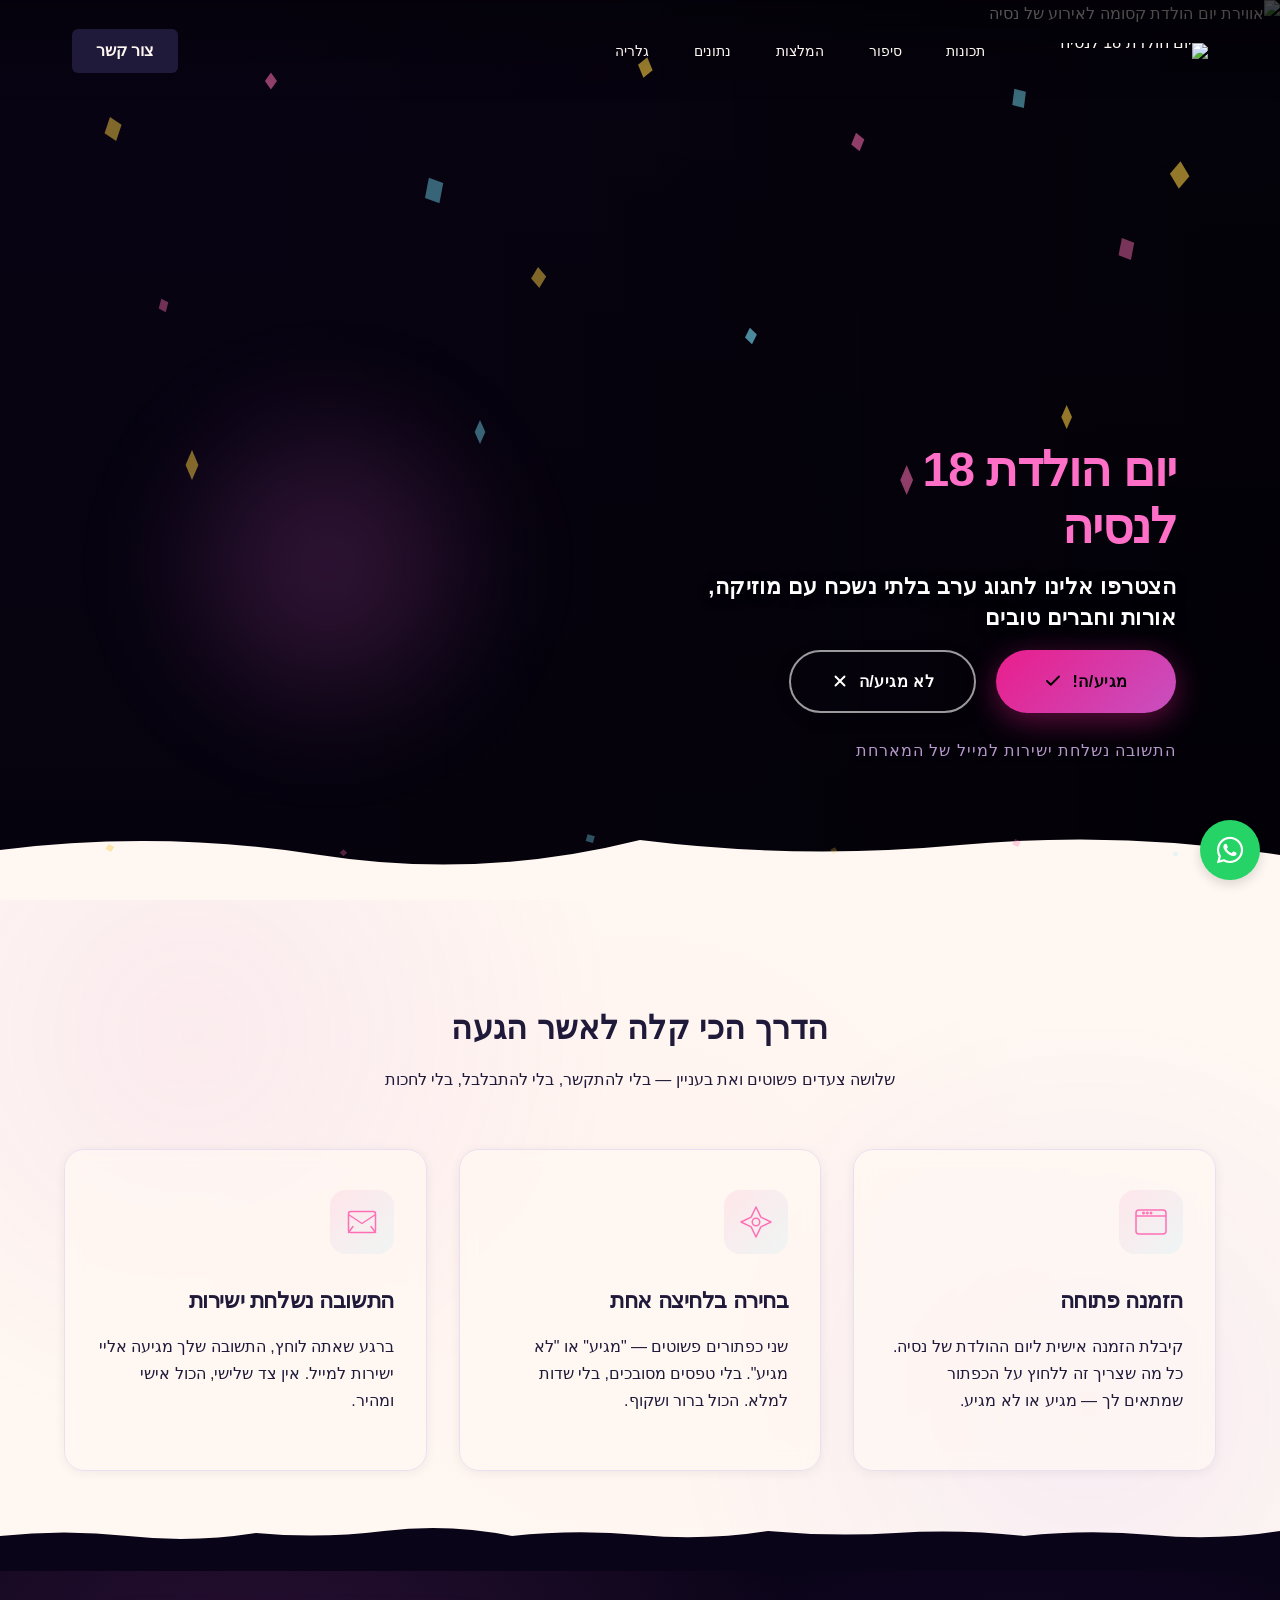
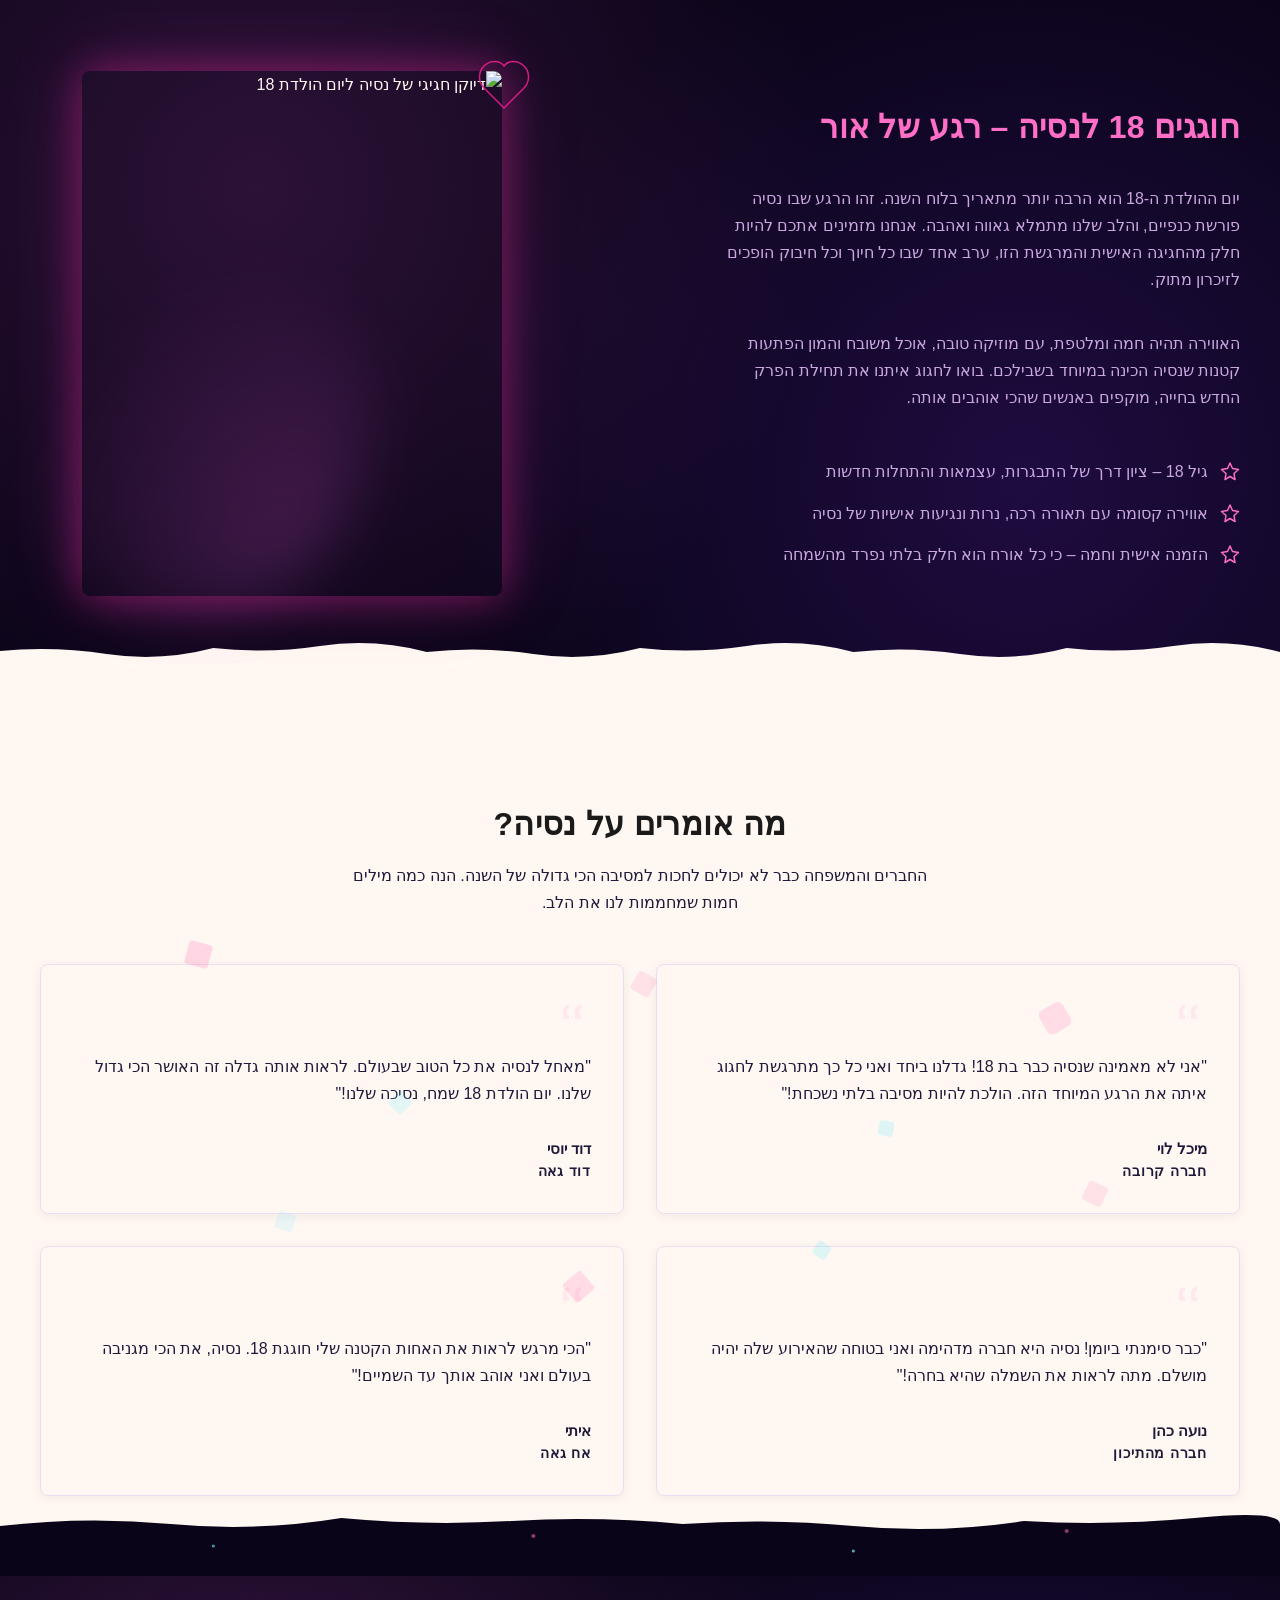
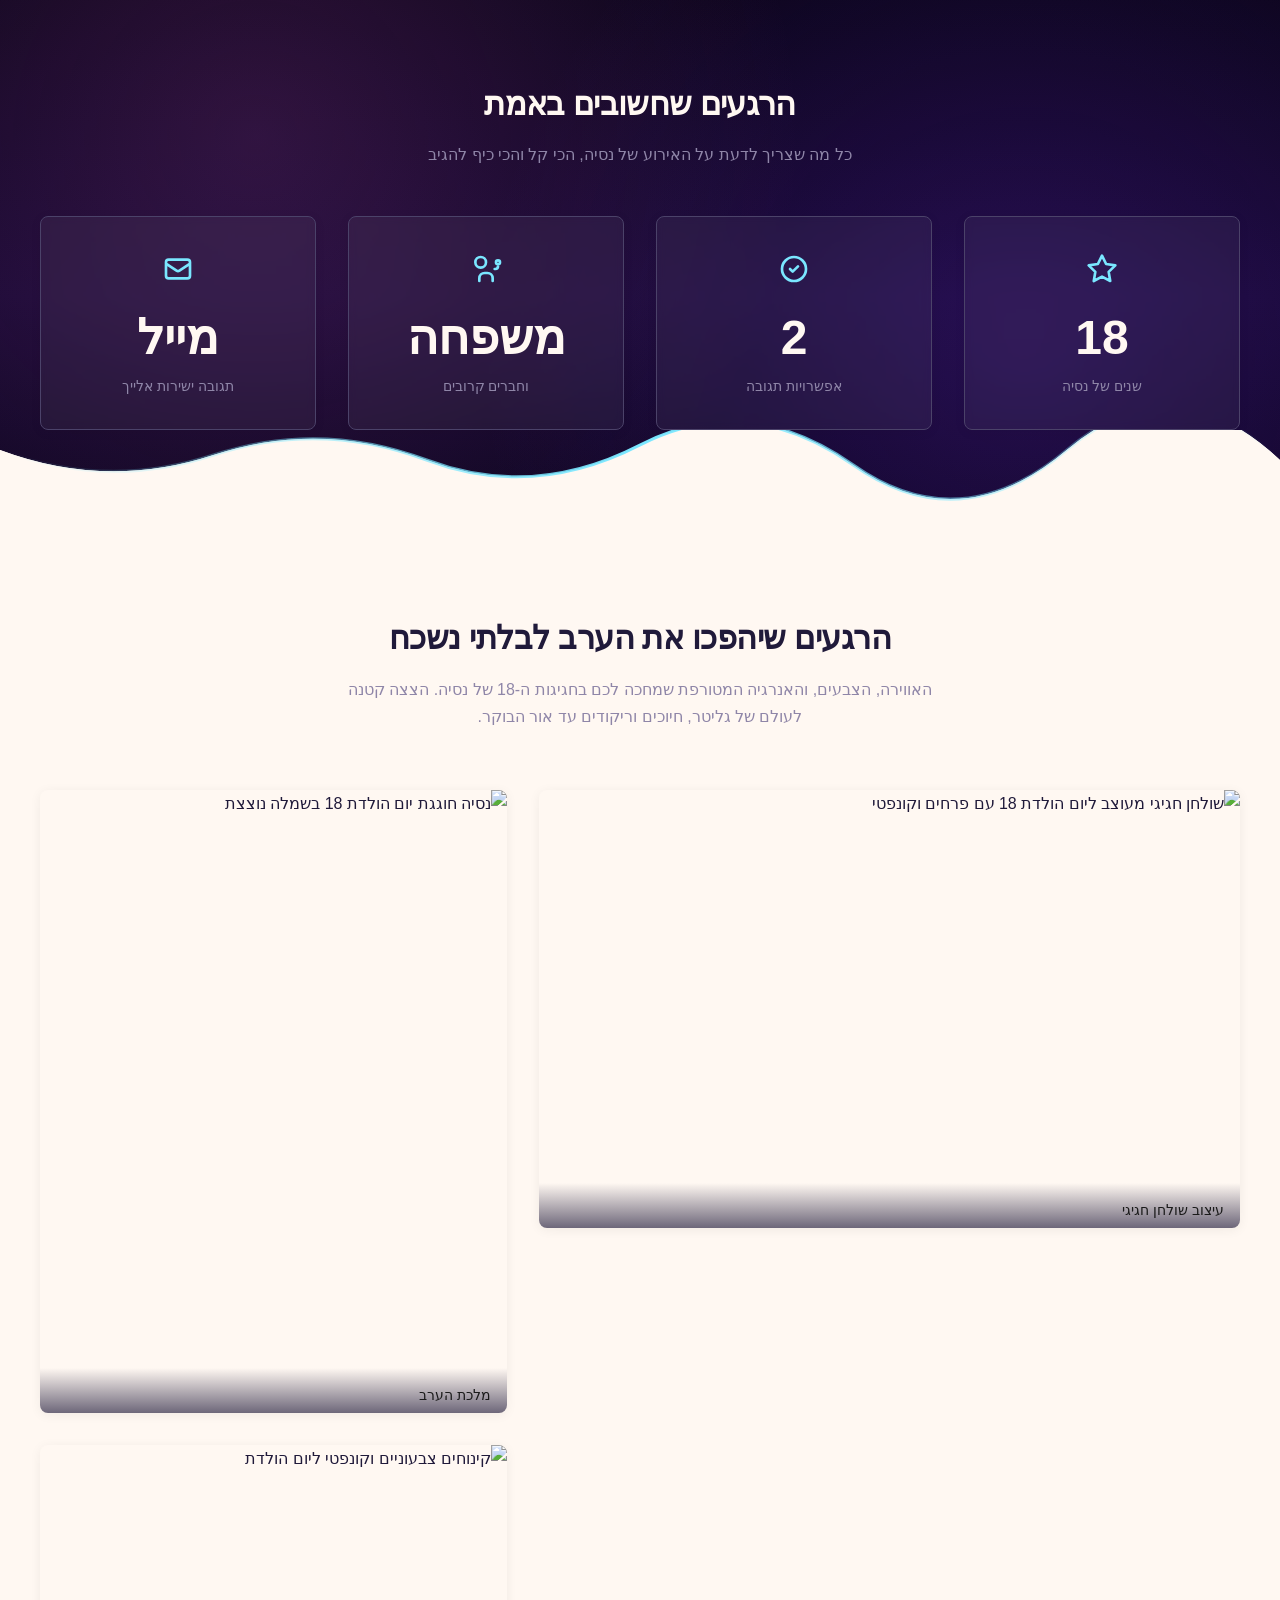
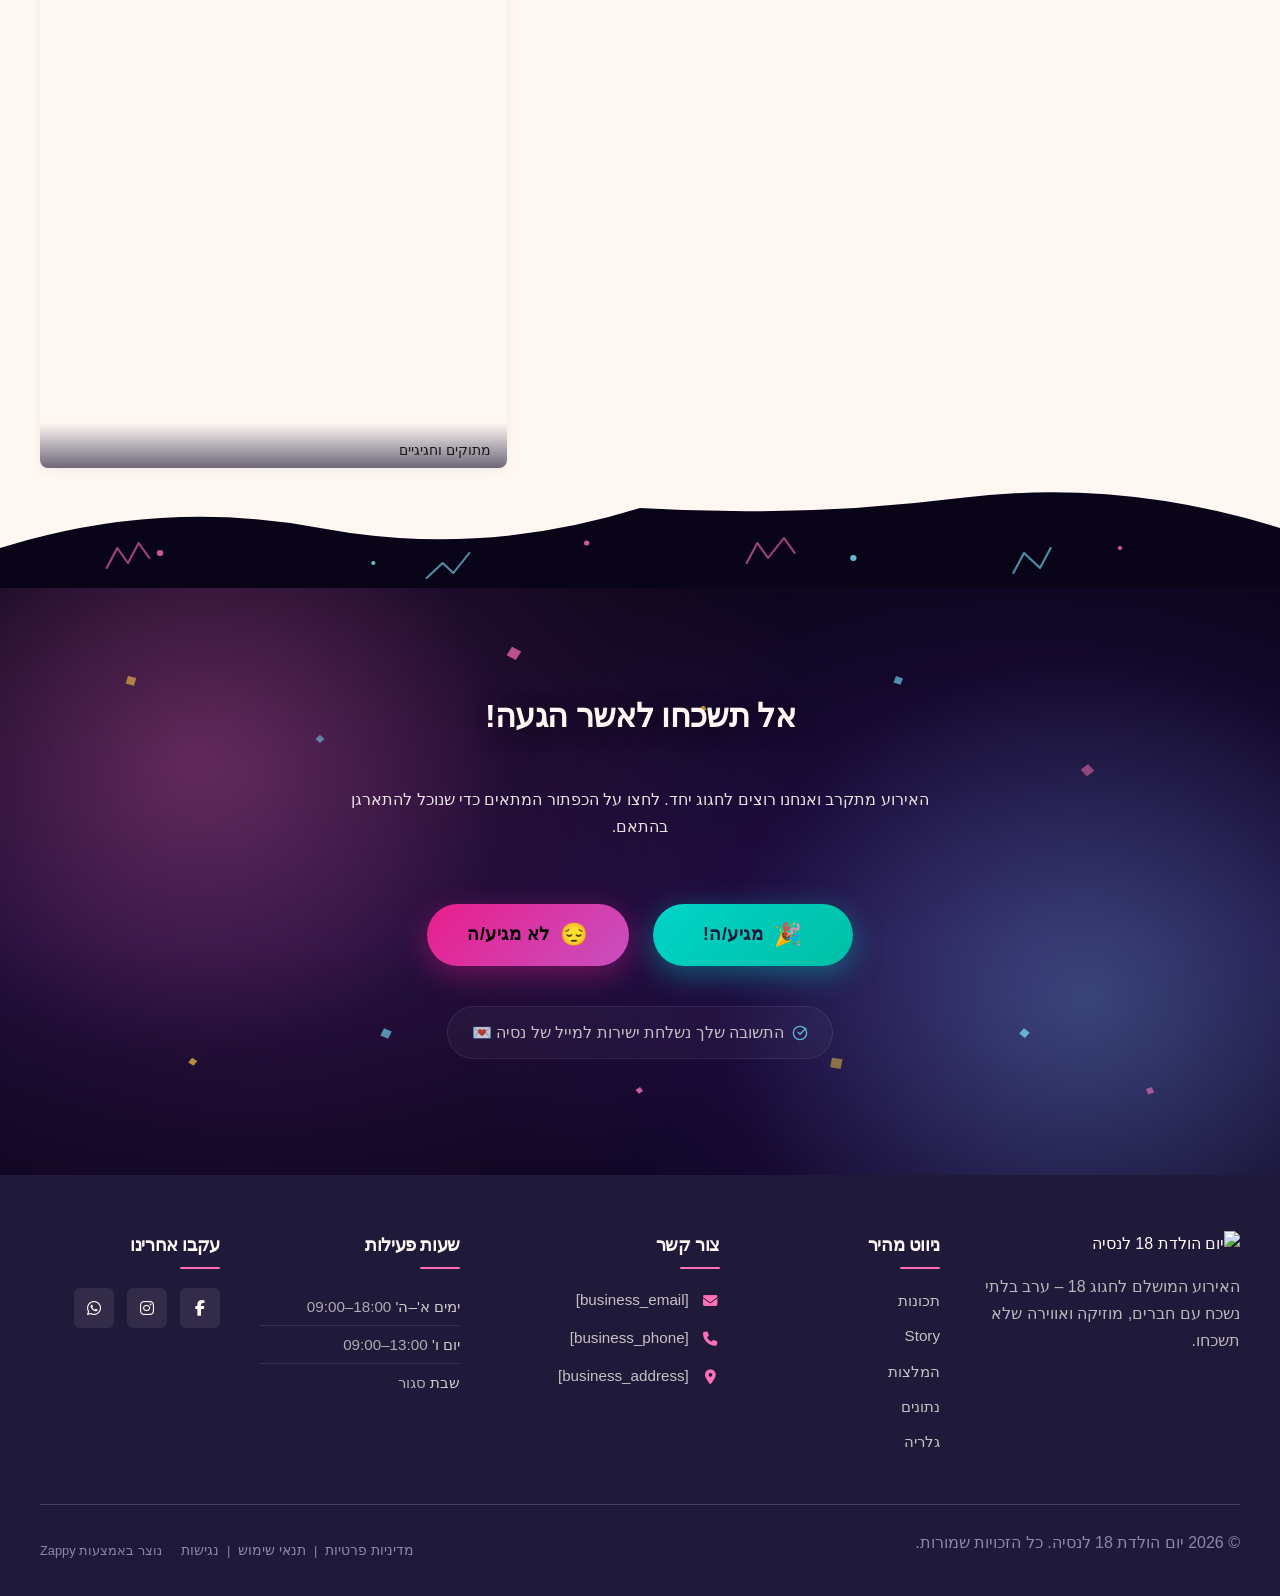
==== index.html @ 92224e45 "Initial website commit" ====
<!DOCTYPE html>
<html lang="he" dir="rtl">
<head>
    <meta charset="UTF-8">
    <meta name="viewport" content="width=device-width, initial-scale=1.0">
    <meta name="robots" content="index, follow">
    <title>אשרו הגעה עכשיו למסיבה הכי שווה — יום הולדת 18 לנסיה</title>
    <meta name="description" content="הזמנה דיגיטלית ליום הולדת 18 של נסיה מחכה לכם! לחצו &#39;מגיע/ה&#39; או &#39;לא מגיע/ה&#39; והתשובה נשלחת אוטומטית למייל המארחת. אל תפספסו חגיגה בלתי נשכחת עם מוזיקה, חברים ואווירה מטורפת.">
    <meta name="keywords" content="הזמנות דיגיטליות לאירועים, הזמנה לאירוע השקה, אישור הגעה אונליין, יום הולדת 18, הזמנה אישית למסיבה">
    
    <!-- Favicons -->
    <link rel="icon" type="image/x-icon" href="/assets/favicon.ico">
    <link rel="icon" type="image/png" sizes="16x16" href="/assets/favicon-16x16.png">
    <link rel="icon" type="image/png" sizes="32x32" href="/assets/favicon-32x32.png">
    <link rel="icon" type="image/png" sizes="48x48" href="/assets/favicon-48x48.png">
    <link rel="icon" type="image/png" sizes="192x192" href="/assets/favicon-192x192.png">
    <link rel="icon" type="image/png" sizes="512x512" href="/assets/favicon-512x512.png">
    <link rel="apple-touch-icon" href="/assets/apple-touch-icon.png">
    <!-- Zappy Analytics -->
<script>
(function() {
  'use strict';
  
  // Configuration
  var config = {
    websiteId: '876591ec-0dec-452e-82c2-8e366ee0db60',
    apiUrl: 'https://api.zappy5.com/api/analytics/track',
    sessionDuration: 30 * 60 * 1000, // 30 minutes
    visitorDuration: 30 * 24 * 60 * 60 * 1000, // 30 days
    trackPageViews: true,
    trackClicks: true,
    trackFormSubmissions: true
  };
  
  // Generate or retrieve persistent visitor ID (30 days)
  function getVisitorId() {
    var visitorKey = 'zappy_visitor_' + config.websiteId;
    var visitor = null;
    
    try {
      visitor = localStorage.getItem(visitorKey);
      if (visitor) {
        var visitorData = JSON.parse(visitor);
        var now = Date.now();
        
        // Check if visitor ID is still valid (30 days)
        if (now - visitorData.created < config.visitorDuration) {
          // Update last seen timestamp
          visitorData.lastSeen = now;
          localStorage.setItem(visitorKey, JSON.stringify(visitorData));
          return visitorData.id;
        }
      }
    } catch (e) {
      console.warn('Zappy Analytics: LocalStorage not available');
    }
    
    // Generate new visitor ID
    var newVisitorId = 'zv_' + Date.now() + '_' + Math.random().toString(36).substr(2, 9);
    
    try {
      localStorage.setItem(visitorKey, JSON.stringify({
        id: newVisitorId,
        created: Date.now(),
        lastSeen: Date.now()
      }));
    } catch (e) {
      // Continue without local storage
    }
    
    return newVisitorId;
  }
  
  // Generate or retrieve session ID (30 minutes)
  function getSessionId() {
    var sessionKey = 'zappy_session_' + config.websiteId;
    var session = null;
    
    try {
      session = sessionStorage.getItem(sessionKey);
      if (session) {
        var sessionData = JSON.parse(session);
        var now = Date.now();
        
        // Check if session is still valid
        if (now - sessionData.timestamp < config.sessionDuration) {
          // Update timestamp
          sessionData.timestamp = now;
          sessionStorage.setItem(sessionKey, JSON.stringify(sessionData));
          return sessionData.id;
        }
      }
    } catch (e) {
      console.warn('Zappy Analytics: SessionStorage not available');
    }
    
    // Generate new session ID
    var newSessionId = 'zs_' + Date.now() + '_' + Math.random().toString(36).substr(2, 9);
    
    try {
      sessionStorage.setItem(sessionKey, JSON.stringify({
        id: newSessionId,
        timestamp: Date.now()
      }));
    } catch (e) {
      // Continue without session storage
    }
    
    return newSessionId;
  }
  
  var visitorId = getVisitorId();
  var sessionId = getSessionId();
  
  // Track an event
  function trackEvent(eventType, data) {
    data = data || {};
    
    var eventData = {
      website_id: config.websiteId,
      event_type: eventType,
      page_path: window.location.pathname,
      referrer: document.referrer || 'direct',
      visitor_id: visitorId,
      session_id: sessionId,
      metadata: data
    };
    
    // Use sendBeacon if available (better for page unload events)
    if (navigator.sendBeacon) {
      var blob = new Blob([JSON.stringify(eventData)], { type: 'application/json' });
      navigator.sendBeacon(config.apiUrl, blob);
    } else {
      // Fallback to fetch
      fetch(config.apiUrl, {
        method: 'POST',
        headers: {
          'Content-Type': 'application/json'
        },
        body: JSON.stringify(eventData),
        keepalive: true
      }).catch(function(error) {
        console.warn('Zappy Analytics: Failed to track event', error);
      });
    }
  }
  
  // Track page view
  if (config.trackPageViews) {
    trackEvent('pageview', {
      title: document.title,
      url: window.location.href
    });
  }
  
  // Track clicks on important elements
  if (config.trackClicks) {
    document.addEventListener('click', function(e) {
      var target = e.target;
      
      // Track button clicks (counted as actions)
      if (target.tagName === 'BUTTON' || target.closest('button')) {
        var button = target.tagName === 'BUTTON' ? target : target.closest('button');
        var clickMeta = {
          element: 'button',
          text: button.textContent.trim().substring(0, 100),
          id: button.id || null,
          class: button.className || null
        };
        
        trackEvent('click', clickMeta);
      }
      
      // Track link clicks (navigation - not counted as actions)
      else if (target.tagName === 'A' || target.closest('a')) {
        var link = target.tagName === 'A' ? target : target.closest('a');
        var navMeta = {
          element: 'link',
          text: link.textContent.trim().substring(0, 100),
          href: link.href,
          external: link.hostname !== window.location.hostname
        };
        
        trackEvent('navigation', navMeta);
      }
    }, true);
  }
  
  
  // Track form submissions
  if (config.trackFormSubmissions) {
    document.addEventListener('submit', function(e) {
      var form = e.target;
      
      trackEvent('form_submit', {
        form_id: form.id || null,
        form_name: form.name || null,
        form_action: form.action || null,
        form_method: form.method || 'GET'
      });
    }, true);
  }
  
  // Track time on page (send on page unload)
  var pageLoadTime = Date.now();
  
  window.addEventListener('beforeunload', function() {
    var timeOnPage = Math.floor((Date.now() - pageLoadTime) / 1000); // in seconds
    
    trackEvent('page_unload', {
      time_on_page: timeOnPage,
      page_path: window.location.pathname
    });
  });
  
  // Expose tracking function globally for custom events
  window.zappyAnalytics = {
    track: trackEvent,
    getVisitorId: function() { return visitorId; },
    getSessionId: function() { return sessionId; }
  };
  
})();
</script>
<!-- End Zappy Analytics -->
    <meta property="og:title" content="אשרו הגעה עכשיו למסיבה הכי שווה — יום הולדת 18 לנסיה">
    <meta property="og:description" content="הזמנה דיגיטלית ליום הולדת 18 של נסיה מחכה לכם! לחצו &#39;מגיע/ה&#39; או &#39;לא מגיע/ה&#39; והתשובה נשלחת אוטומטית למייל המארחת. אל תפספסו חגיגה בלתי נשכחת עם מוזיקה, חברים ואווירה מטורפת.">
    <meta name="twitter:card" content="summary_large_image">
    <meta name="twitter:title" content="אשרו הגעה עכשיו למסיבה הכי שווה — יום הולדת 18 לנסיה">
    <meta name="twitter:description" content="הזמנה דיגיטלית ליום הולדת 18 של נסיה מחכה לכם! לחצו &#39;מגיע/ה&#39; או &#39;לא מגיע/ה&#39; והתשובה נשלחת אוטומטית למייל המארחת. אל תפספסו חגיגה בלתי נשכחת עם מוזיקה, חברים ואווירה מטורפת.">
    <meta property="og:type" content="website">
  <meta property="og:locale" content="he_IL">
  
  
  
  
  
  <link rel="stylesheet" href="https://cdnjs.cloudflare.com/ajax/libs/font-awesome/6.4.0/css/all.min.css">
  <style>
    .skip-link { position: absolute; top: 0; left: 0; transform: translateY(-200%); padding: 12px 18px; background: var(--bg-dark, #1a1a1a); color: var(--text-light, #fff); font-weight: 600; border-radius: 0 0 8px 0; z-index: 10000; }
    .skip-link:focus { transform: none; outline: 2px solid var(--ring, #fff); outline-offset: 2px; }
    :focus-visible { outline: 2px solid var(--ring, currentColor); outline-offset: 3px; }
  </style>


  
    <!-- Favicons -->
    <link rel="icon" type="image/x-icon" href="/assets/favicon.ico">
    <link rel="icon" type="image/png" sizes="16x16" href="/assets/favicon-16x16.png">
    <link rel="icon" type="image/png" sizes="32x32" href="/assets/favicon-32x32.png">
    <link rel="icon" type="image/png" sizes="48x48" href="/assets/favicon-48x48.png">
    <link rel="icon" type="image/png" sizes="192x192" href="/assets/favicon-192x192.png">
    <link rel="icon" type="image/png" sizes="512x512" href="/assets/favicon-512x512.png">
    <link rel="apple-touch-icon" href="/assets/apple-touch-icon.png">
    <!-- Cookie Consent -->
    <link rel="stylesheet" href="https://cdn.jsdelivr.net/npm/vanilla-cookieconsent@3/dist/cookieconsent.css">
    <script src="https://cdn.jsdelivr.net/npm/vanilla-cookieconsent@3/dist/cookieconsent.umd.js"></script>
    <!-- Mickidum Accessibility Toolbar -->
    <script src="https://cdn.jsdelivr.net/gh/mickidum/acc_toolbar/acctoolbar/acctoolbar.min.js"></script>
    <link rel="stylesheet" href="/styles.css">
    <script>window.ZAPPY_WEBSITE_ID = "876591ec-0dec-452e-82c2-8e366ee0db60"; window.ZAPPY_API_BASE = "https://api.zappy5.com";</script>

    <style id="zappy-dropdown-submenu-styles">
      /* ========== DESKTOP DROPDOWN SUBMENU STYLES ========== */
      /* Base styles for dropdown submenus - parent must be positioned */
      .nav-menu li:has(.sub-menu), nav li:has(.sub-menu), .navbar li:has(.sub-menu), #navMenu li:has(.sub-menu) { position: relative; }
      /* Submenu base - hidden by default */
      .nav-menu .sub-menu, nav .sub-menu, .navbar .sub-menu, #navMenu .sub-menu { display: block !important; position: absolute !important; top: 100%; left: 0; min-width: 220px; background: white; border-radius: 8px; box-shadow: 0 8px 25px rgba(0,0,0,0.15); padding: 8px 0; opacity: 0; visibility: hidden; transform: translateY(10px); transition: all 0.3s ease; z-index: 1000; list-style: none; pointer-events: none; }
      /* CRITICAL: Desktop hover styles to show dropdown */
      .nav-menu li:hover > .sub-menu, nav li:hover > .sub-menu, .navbar li:hover > .sub-menu, #navMenu li:hover > .sub-menu { opacity: 1 !important; visibility: visible !important; transform: translateY(0) !important; pointer-events: auto !important; }
      /* Submenu item styling */
      .sub-menu li { list-style: none; margin: 0; padding: 0; }
      .sub-menu a { display: block !important; padding: 10px 16px !important; color: var(--text-dark, #333) !important; font-weight: 500; text-decoration: none; white-space: nowrap; transition: background-color 0.2s; }
      .sub-menu .zappy-nav-child > a { padding-left: 28px !important; font-size: 0.9em !important; opacity: 0.85 !important; }
      [dir="rtl"] .sub-menu .zappy-nav-child > a, html[lang="he"] .sub-menu .zappy-nav-child > a, html[lang="ar"] .sub-menu .zappy-nav-child > a { padding-left: 10px !important; padding-right: 28px !important; }
      .sub-menu .zappy-nav-parent > a { font-weight: 600 !important; }
      .sub-menu a:hover { background-color: #f5f5f5; }
      /* RTL (Hebrew/Arabic) dropdown positioning */
      [dir="rtl"] .nav-menu .sub-menu, [dir="rtl"] nav .sub-menu, [dir="rtl"] .navbar .sub-menu, html[lang="he"] .nav-menu .sub-menu, html[lang="he"] nav .sub-menu, html[lang="he"] .navbar .sub-menu, html[lang="ar"] .nav-menu .sub-menu, html[lang="ar"] nav .sub-menu, html[lang="ar"] .navbar .sub-menu { left: auto !important; right: 0 !important; }
      /* Hide empty dropdown menus (exclude catalog sub-menus that use <a> children instead of <li>) */
      .sub-menu:empty, .sub-menu:not(:has(li:not(.zappy-hidden-menu-item))):not(:has(> a)), .sub-menu:not(:has(li)):not(:has(> a)) { display: none !important; opacity: 0 !important; visibility: hidden !important; pointer-events: none !important; }
      /* Desktop: show submenu on Menu Group hover */
      li:has(.menu-group-title):hover > .sub-menu { opacity: 1 !important; visibility: visible !important; transform: translateY(0) !important; pointer-events: auto !important; }
      /* Menu Group title styling */
      .nav-menu > li > .menu-group-title, #navMenu > li > .menu-group-title { display: inline-block; padding: 0.5rem 1rem; cursor: default; user-select: none; }
      
      /* ========== MOBILE SUBMENU STYLES ========== */
      @media (max-width: 768px) {
        .nav-menu .sub-menu, nav .sub-menu, .navbar .sub-menu, #navMenu .sub-menu { position: static !important; transform: none !important; box-shadow: none !important; background: transparent !important; max-height: 0; overflow: hidden; opacity: 0; visibility: hidden; transition: max-height 0.3s ease, opacity 0.3s ease; padding: 0 !important; border-radius: 0 !important; }
        .navbar .sub-menu.mobile-expanded, .nav-menu .sub-menu.mobile-expanded, #navMenu .sub-menu.mobile-expanded { max-height: none !important; overflow-y: visible !important; opacity: 1 !important; visibility: visible !important; padding: 8px 0 8px 16px !important; }
        [dir="rtl"] .sub-menu.mobile-expanded, html[lang="he"] .sub-menu.mobile-expanded { padding: 8px 16px 8px 0 !important; }
        /* Disable hover behavior on mobile */
        .nav-menu li:hover > .sub-menu, nav li:hover > .sub-menu, .navbar li:hover > .sub-menu, #navMenu li:hover > .sub-menu { opacity: 0; visibility: hidden; pointer-events: none; }
        .nav-menu li > .sub-menu.mobile-expanded, nav li > .sub-menu.mobile-expanded, .navbar li > .sub-menu.mobile-expanded, #navMenu li > .sub-menu.mobile-expanded { opacity: 1 !important; visibility: visible !important; pointer-events: auto !important; }
        .nav-menu li:has(.sub-menu), nav li:has(.sub-menu), .navbar li:has(.sub-menu), #navMenu li:has(.sub-menu) { display: flex !important; flex-wrap: wrap !important; align-items: center !important; position: relative !important; min-height: 44px !important; }
        .nav-menu li:has(.sub-menu) > a, nav li:has(.sub-menu) > a, .navbar li:has(.sub-menu) > a, #navMenu li:has(.sub-menu) > a { flex: 1 !important; min-width: 0 !important; }
        .nav-menu li:has(.sub-menu) > .menu-group-title, nav li:has(.sub-menu) > .menu-group-title, .navbar li:has(.sub-menu) > .menu-group-title, #navMenu li:has(.sub-menu) > .menu-group-title { flex: 1 !important; min-width: 0 !important; padding: 0 !important; line-height: inherit !important; }
        .nav-menu li:has(.sub-menu) > .sub-menu, nav li:has(.sub-menu) > .sub-menu, .navbar li:has(.sub-menu) > .sub-menu, #navMenu li:has(.sub-menu) > .sub-menu { flex-basis: 100% !important; width: 100% !important; }
        .nav-menu li:has(.sub-menu) > a [class*="chevron"], .nav-menu li:has(.sub-menu) > a [class*="arrow"], .nav-menu li:has(.sub-menu) > a .fa-chevron-down, .nav-menu li:has(.sub-menu) > a .fa-angle-down, nav li:has(.sub-menu) > a [class*="chevron"], nav li:has(.sub-menu) > a [class*="arrow"], #navMenu li:has(.sub-menu) > a [class*="chevron"], #navMenu li:has(.sub-menu) > a [class*="arrow"] { display: none !important; visibility: hidden !important; }
        .mobile-submenu-toggle { display: flex !important; align-items: center !important; justify-content: center !important; width: 44px !important; height: auto !important; background: transparent !important; border: none !important; cursor: pointer !important; color: var(--text-light) !important; position: static !important; flex-shrink: 0 !important; align-self: stretch !important; z-index: 2 !important; padding: 0 !important; margin: 0 !important; }
        .mobile-submenu-toggle::after { content: '' !important; width: 0 !important; height: 0 !important; border-left: 6px solid transparent !important; border-right: 6px solid transparent !important; border-top: 7px solid currentColor !important; transition: transform 0.3s ease !important; }
        .mobile-submenu-toggle.expanded::after { transform: rotate(180deg) !important; }
        .sub-menu a { padding: 10px 0 !important; display: block !important; color: var(--text-light) !important; white-space: normal !important; }
        .sub-menu .zappy-nav-child > a { padding-left: 28px !important; font-size: 0.9em !important; opacity: 0.85 !important; }
        [dir="rtl"] .sub-menu .zappy-nav-child > a, html[lang="he"] .sub-menu .zappy-nav-child > a, html[lang="ar"] .sub-menu .zappy-nav-child > a { padding-left: 0 !important; padding-right: 28px !important; }
        .sub-menu .zappy-nav-parent > a { font-weight: 600 !important; }
        .nav-menu.active, #navMenu.active { max-width: 100vw !important; overflow-x: hidden !important; box-sizing: border-box !important; }
        .navbar .sub-menu li a, nav.navbar .sub-menu li a, .zappy-products-dropdown .sub-menu a { color: var(--text-light) !important; }
      }
      @media (min-width: 769px) { .mobile-submenu-toggle { display: none !important; } }
    </style>

    <style id="zappy-widget-visibility">
      html[dir="rtl"] .whatsapp-float { right: 20px !important; left: auto !important; }
      html[dir="ltr"] .whatsapp-float, html:not([dir]) .whatsapp-float { left: 20px !important; right: auto !important; }
      html[dir="rtl"] #mic-access-tool-general-button, html[dir="rtl"] .mic-access-tool-general-button,
      html[dir="rtl"] #mic-init-access-tool .mic-access-tool-general-button,
      html[dir="rtl"] #mic-init-access-tool #mic-access-tool-general-button,
      html[dir="rtl"] ._access-icon { left: 20px !important; right: auto !important; }
      html[dir="ltr"] #mic-access-tool-general-button, html[dir="ltr"] .mic-access-tool-general-button,
      html[dir="ltr"] #mic-init-access-tool .mic-access-tool-general-button,
      html[dir="ltr"] #mic-init-access-tool #mic-access-tool-general-button,
      html[dir="ltr"] ._access-icon,
      html:not([dir]) #mic-access-tool-general-button, html:not([dir]) .mic-access-tool-general-button,
      html:not([dir]) #mic-init-access-tool .mic-access-tool-general-button,
      html:not([dir]) #mic-init-access-tool #mic-access-tool-general-button,
      html:not([dir]) ._access-icon { right: 20px !important; left: auto !important; }
      @media (max-width: 768px) { .whatsapp-float { display: flex !important; } }
      @media (min-width: 769px) { .whatsapp-float { display: flex !important; } }
      @media (max-width: 768px) {
        #mic-access-tool-general-button, .mic-access-tool-general-button,
        #mic-init-access-tool .mic-access-tool-general-button, #mic-init-access-tool #mic-access-tool-general-button,
        ._access-icon { display: flex !important; visibility: visible !important; opacity: 1 !important; pointer-events: auto !important; }
        #mic-access-tool-box.opened-mic-access-tool, .mic-access-tool-box.opened-mic-access-tool,
        #mic-init-access-tool #mic-access-tool-box.opened-mic-access-tool {
          visibility: visible !important; opacity: 1 !important; pointer-events: auto !important;
        }
      }
      @media (min-width: 769px) {
        #mic-access-tool-general-button, .mic-access-tool-general-button,
        #mic-init-access-tool .mic-access-tool-general-button, #mic-init-access-tool #mic-access-tool-general-button,
        ._access-icon { display: flex !important; visibility: visible !important; opacity: 1 !important; pointer-events: auto !important; }
        #mic-access-tool-box.opened-mic-access-tool, .mic-access-tool-box.opened-mic-access-tool,
        #mic-init-access-tool #mic-access-tool-box.opened-mic-access-tool {
          visibility: visible !important; opacity: 1 !important; pointer-events: auto !important;
        }
      }
    </style>
</head>
<body>
<a class="skip-link" href="#main">דלג לתוכן הראשי</a>
  <nav class="navbar" dir="rtl">
  <button class="mobile-toggle" id="mobileToggle" aria-label="Menu">
    <svg class="hamburger-icon" width="24" height="24" viewBox="0 0 24 24" fill="none">
      <path d="M3 12h18M3 6h18M3 18h18" stroke="currentColor" stroke-width="2" stroke-linecap="round"></path>
    </svg>
    <svg class="close-icon" width="24" height="24" viewBox="0 0 24 24" fill="none" style="display: none;">
      <path d="M18 6L6 18M6 6l12 12" stroke="currentColor" stroke-width="2" stroke-linecap="round"></path>
    </svg>
  </button>
  <button class="phone-header-btn" data-phone="[business_phone]" aria-label="Call">
    <svg width="20" height="20" viewBox="0 0 24 24" fill="currentColor">
      <path d="M22 16.92v3a2 2 0 0 1-2.18 2 19.79 19.79 0 0 1-8.63-3.07 19.5 19.5 0 0 1-6-6 19.79 19.79 0 0 1-3.07-8.67A2 2 0 0 1 4.11 2h3a2 2 0 0 1 2 1.72 12.84 12.84 0 0 0 .7 2.81 2 2 0 0 1-.45 2.11L8.09 9.91a16 16 0 0 0 6 6l1.27-1.27a2 2 0 0 1 2.11-.45 12.84 12.84 0 0 0 2.81.7A2 2 0 0 1 22 16.92z"></path>
    </svg>
  </button>
  <div class="nav-container">
    <div class="nav-right-group"><div class="nav-brand">
      <a href="/" class="logo-link"><img class="logo" src="/assets/site---------image-1.webp" alt="יום הולדת 18 לנסיה"></a>
    </div><ul class="nav-menu" id="navMenu"><li><a href="#features">תכונות</a></li><li><a href="#story">סיפור</a></li><li><a href="#testimonials">המלצות</a></li><li><a href="#stats">נתונים</a></li><li><a href="#gallery">גלריה</a></li><li class="mobile-contact-link nav-cta-mobile-item"><a href="#cta" class="nav-cta-btn">צור קשר</a></li></ul></div>
    
    <div class="nav-cta-container">
      <a href="#cta" class="nav-cta-btn">צור קשר</a>
    </div>
  </div>
</nav>
<script>

// Navbar Mobile Menu Toggle and Contrast Fix
(function() {
  // Use 'load' event instead of 'DOMContentLoaded' to ensure we run AFTER all other scripts
  window.addEventListener('load', function() {
    
    // FIX MOBILE BUTTON CONTRAST
    // Detect navbar background color and apply contrasting color to mobile buttons
    const navbar = document.querySelector('.navbar, nav, header');
    if (!navbar) {
      console.log('[Navbar] Navbar element not found');
      return;
    }
    
    // DECLARE VARIABLES EARLY to avoid Temporal Dead Zone errors
    // These are used in multiple places below
    let mobileToggle = document.getElementById('mobileToggle') ||
                       document.querySelector('.mobile-toggle') ||
                       document.querySelector('.hamburger') ||
                       document.querySelector('.hamburger-menu') ||
                       document.querySelector('.menu-toggle') ||
                       document.querySelector('.burger-menu') ||
                       document.querySelector('[aria-label="Menu"]') ||
                       document.querySelector('[aria-label="תפריט"]');
    
    const phoneBtn = document.querySelector('.phone-header-btn');
    
    const computedStyle = window.getComputedStyle(navbar);
    let bgColor = computedStyle.backgroundColor;
    
    console.log('[Navbar] Initial navbar background:', bgColor);
    
    // Check if background is transparent or rgba with 0 alpha
    const isTransparent = bgColor === 'transparent' || 
                         bgColor === 'rgba(0, 0, 0, 0)' ||
                         (bgColor.startsWith('rgba') && bgColor.includes(', 0)'));
    
    if (isTransparent) {
      // Check for background-image or gradient
      const bgImage = computedStyle.backgroundImage;
      if (bgImage && bgImage !== 'none') {
        console.log('[Navbar] Navbar has background image/gradient, using dark text');
        bgColor = 'rgb(240, 240, 240)'; // Assume light background
      } else {
        // Transparent navbar - check body background
        const bodyBg = window.getComputedStyle(document.body).backgroundColor;
        console.log('[Navbar] Navbar transparent, using body background:', bodyBg);
        bgColor = bodyBg;
      }
    }
    
    // Calculate luminance to determine if background is light or dark
    const rgb = bgColor.match(/\d+/g);
    if (rgb && rgb.length >= 3) {
      const r = parseInt(rgb[0]);
      const g = parseInt(rgb[1]);
      const b = parseInt(rgb[2]);
      const luminance = (0.299 * r + 0.587 * g + 0.114 * b) / 255;
      
      // Mobile button colors are set by Claude's AI-generated CSS (same as .nav-menu a)
      // No dynamic color overrides needed - colors come from the generated navbar CSS
      console.log('[Navbar] Mobile button colors preserved from Claude CSS (luminance:', luminance.toFixed(2) + ')');
      
      // FIX ICON SIZES - Ensure SVGs are properly sized and visible
      // INJECT CRITICAL CSS TO OVERRIDE ANY CONFLICTING RULES
      const criticalCSS = document.createElement('style');
      criticalCSS.id = 'zappy-mobile-nav-fix';
      const htmlLang = document.documentElement.lang || 'en';
      const htmlDir = document.documentElement.dir || 'ltr';
      // Check both dir attribute AND lang for RTL detection
      // dir="rtl" is the most reliable indicator
      const isRTL = htmlDir === 'rtl' || htmlLang === 'he' || htmlLang === 'ar';
      
      criticalCSS.textContent = `
        /* Hide mobile buttons on desktop, show only on mobile */
        @media (min-width: 769px) {
          .mobile-toggle,
          .phone-header-btn {
            display: none !important;
          }
        }
        
        /* Show and position mobile buttons correctly on mobile */
        @media (max-width: 768px) {
          .navbar,
          nav.navbar {
            min-height: 70px !important;
          }

          .mobile-toggle,
          .phone-header-btn {
            position: absolute !important;
            top: 0 !important;
            bottom: 0 !important;
            margin-top: auto !important;
            margin-bottom: auto !important;
            transform: none !important;
            z-index: 1001 !important;
            display: flex !important;
            align-items: center !important;
            justify-content: center !important;
            width: 36px !important;
            height: 36px !important;
            border-radius: 50% !important;
            border: none !important;
            cursor: pointer !important;
            padding: 6px !important;
            background: none !important;
            color: var(--nav-text, var(--text-light)) !important;
            touch-action: manipulation !important;
            -webkit-tap-highlight-color: transparent !important;
          }

          html[data-zappy-site-type="ecommerce"] .phone-header-btn,
          body[data-zappy-site-type="ecommerce"] .phone-header-btn,
          html[data-zappy-site-type="ecommerce"] header .phone-header-btn,
          html[data-zappy-site-type="ecommerce"] nav .phone-header-btn {
            display: none !important;
            visibility: hidden !important;
            width: 0 !important;
            height: 0 !important;
            min-width: 0 !important;
            overflow: hidden !important;
          }
          
          /* LTR positioning (default): hamburger LEFT, phone RIGHT */
          html:not([dir="rtl"]):not([lang="he"]):not([lang="ar"]) .mobile-toggle,
          html[dir="ltr"] .mobile-toggle {
            left: 12px !important;
            right: auto !important;
          }
          html:not([dir="rtl"]):not([lang="he"]):not([lang="ar"]) .phone-header-btn,
          html[dir="ltr"] .phone-header-btn {
            right: 12px !important;
            left: auto !important;
          }
          
          /* RTL positioning: hamburger RIGHT, phone LEFT */
          html[dir="rtl"] .mobile-toggle,
          html[lang="he"] .mobile-toggle,
          html[lang="ar"] .mobile-toggle {
            right: 12px !important;
            left: auto !important;
          }
          html[dir="rtl"] .phone-header-btn,
          html[lang="he"] .phone-header-btn,
          html[lang="ar"] .phone-header-btn {
            left: 12px !important;
            right: auto !important;
          }
          
          /* CRITICAL: Ensure nav-container has min-height on mobile */
          /* All children are positioned absolutely/fixed on mobile, so height:auto collapses to 0 */
          .nav-container {
            min-height: 70px !important;
            position: relative !important;
          }
          
          /* Ensure SVG icons are properly sized and inherit color */
          .mobile-toggle svg,
          .phone-header-btn svg {
            width: 24px !important;
            height: 24px !important;
            /* Don't force display - let JavaScript control hamburger/close toggle */
          }
          
          /* Reset nav-cta-container on mobile - remove desktop box-shadow/padding */
          /* that creates a visible ghost box when CTA button is hidden */
          .nav-cta-container {
            box-shadow: none !important;
            padding: 0 !important;
          }
          
          /* Hide nav-cta-container entirely on mobile when there's no lang-switcher */
          /* (only the CTA button is inside, and it's hidden on mobile) */
          .nav-cta-container:not(:has(.lang-switcher)) {
            display: none !important;
          }
          
          /* CRITICAL: Prevent hero image fade gradient from bleeding over headline text */
          /* The .image-fade-gradient has bottom: -30px (extends below parent) */
          /* On mobile stacked layout, this overlaps the h1 text below the image */
          .hero-image-column {
            overflow: hidden !important;
          }
          .image-fade-gradient {
            bottom: 0 !important;
          }
          
          /* Hide desktop language switcher on mobile - hamburger menu handles it */
          /* High specificity to override stored CSS */
          .lang-switcher,
          .nav-cta-container .lang-switcher,
          .nav-container .lang-switcher,
          .navbar .lang-switcher,
          .navbar .nav-cta-container .lang-switcher {
            display: none !important;
          }
        }
      `;
      
      // Remove existing fix if present and inject new one
      const existing = document.getElementById('zappy-mobile-nav-fix');
      if (existing) existing.remove();
      document.head.appendChild(criticalCSS);
      
      console.log('[Navbar] Critical CSS injected for mobile nav positioning');
      
      // ONLY apply inline positioning styles on mobile viewport
      // On desktop, the CSS handles hiding these buttons with display: none
      // Inline styles were breaking desktop layout by overriding CSS
      const isMobileViewport = window.innerWidth <= 768;
      
      if (mobileToggle) {
        // Icon sizing applies to all viewports for consistency
        const hamburgerIcon = mobileToggle.querySelector('.hamburger-icon');
        const closeIcon = mobileToggle.querySelector('.close-icon');
        
        if (hamburgerIcon) {
          hamburgerIcon.style.setProperty('width', '24px', 'important');
          hamburgerIcon.style.setProperty('height', '24px', 'important');
          hamburgerIcon.style.setProperty('display', 'block', 'important'); // Show hamburger by default
        }
        if (closeIcon) {
          closeIcon.style.setProperty('width', '24px', 'important');
          closeIcon.style.setProperty('height', '24px', 'important');
          closeIcon.style.setProperty('display', 'none', 'important'); // Hide close icon by default
        }
        
        // ONLY set positioning inline styles on mobile
        if (isMobileViewport) {
          mobileToggle.style.setProperty('position', 'absolute', 'important');
          mobileToggle.style.setProperty('top', '0', 'important');
          mobileToggle.style.setProperty('bottom', '0', 'important');
          mobileToggle.style.setProperty('margin-top', 'auto', 'important');
          mobileToggle.style.setProperty('margin-bottom', 'auto', 'important');
          mobileToggle.style.setProperty('transform', 'none', 'important');
          mobileToggle.style.setProperty('z-index', '1001', 'important');
          
          // Clear any inline left/right so CSS can take over based on html[dir]
          mobileToggle.style.removeProperty('left');
          mobileToggle.style.removeProperty('right');
          
          console.log('[Navbar] Mobile toggle positioning applied (mobile viewport)');
        } else {
          // On desktop, clear any positioning styles to let CSS handle it
          mobileToggle.style.removeProperty('position');
          mobileToggle.style.removeProperty('top');
          mobileToggle.style.removeProperty('transform');
          mobileToggle.style.removeProperty('z-index');
          mobileToggle.style.removeProperty('left');
          mobileToggle.style.removeProperty('right');
          console.log('[Navbar] Desktop viewport - cleared mobile toggle inline positioning');
        }
      }
      
      if (phoneBtn) {
        // Icon sizing applies to all viewports
        const phoneIcon = phoneBtn.querySelector('svg');
        if (phoneIcon) {
          phoneIcon.style.width = '24px';
          phoneIcon.style.height = '24px';
          phoneIcon.setAttribute('width', '24');
          phoneIcon.setAttribute('height', '24');
        }
        
        // ONLY set positioning inline styles on mobile
        if (isMobileViewport) {
          phoneBtn.style.setProperty('position', 'absolute', 'important');
          phoneBtn.style.setProperty('top', '0', 'important');
          phoneBtn.style.setProperty('bottom', '0', 'important');
          phoneBtn.style.setProperty('margin-top', 'auto', 'important');
          phoneBtn.style.setProperty('margin-bottom', 'auto', 'important');
          phoneBtn.style.setProperty('transform', 'none', 'important');
          phoneBtn.style.setProperty('z-index', '1001', 'important');
          
          // Clear any inline left/right so CSS can take over based on html[dir]
          phoneBtn.style.removeProperty('left');
          phoneBtn.style.removeProperty('right');
          
          console.log('[Navbar] Phone button positioning applied (mobile viewport)');
        } else {
          // On desktop, clear any positioning styles to let CSS handle it
          phoneBtn.style.removeProperty('position');
          phoneBtn.style.removeProperty('top');
          phoneBtn.style.removeProperty('transform');
          phoneBtn.style.removeProperty('z-index');
          phoneBtn.style.removeProperty('left');
          phoneBtn.style.removeProperty('right');
          console.log('[Navbar] Desktop viewport - cleared phone button inline positioning');
        }
      }
    } else {
      console.log('[Navbar] Could not parse background color:', bgColor);
    }
    
    // MOBILE MENU TOGGLE
    // Re-query in case DOM changed (mobileToggle already declared at top of function)
    mobileToggle = document.getElementById('mobileToggle') ||
                   document.querySelector('.mobile-toggle') ||
                   document.querySelector('.hamburger') ||
                   document.querySelector('.hamburger-menu') ||
                   document.querySelector('.menu-toggle') ||
                   document.querySelector('.burger-menu') ||
                   document.querySelector('[aria-label="Menu"]') ||
                   document.querySelector('[aria-label="תפריט"]');
    
    // EXPANDED SEARCH: Find nav menu by ID or class
    const navMenu = document.getElementById('navMenu') ||
                  document.querySelector('.nav-menu') ||
                  document.querySelector('.nav-links') ||
                  document.querySelector('nav ul:not(.submenu)');
    
    if (!mobileToggle || !navMenu) {
      console.log('[Navbar] Mobile toggle or menu not found:', { toggle: !!mobileToggle, menu: !!navMenu });
      return;
    }
    
    // Ensure navMenu has ID for CSS targeting
    if (!navMenu.id) {
      navMenu.id = 'navMenu';
    }
    
    console.log('[Navbar] Initializing mobile menu...');
    
    // Remove any existing event listeners by cloning the button
    const newToggle = mobileToggle.cloneNode(true);
    mobileToggle.parentNode.replaceChild(newToggle, mobileToggle);
    
    // Toggle menu handler (shared by click and touchend)
    function handleToggle(e) {
      e.preventDefault();
      e.stopPropagation();
      
      const hamburgerIcon = newToggle.querySelector('.hamburger-icon');
      const closeIcon = newToggle.querySelector('.close-icon');
      const isActive = navMenu.classList.contains('active');
      
      if (isActive) {
        // Close menu
        navMenu.classList.remove('active');
        if (hamburgerIcon) hamburgerIcon.style.setProperty('display', 'block', 'important');
        if (closeIcon) closeIcon.style.setProperty('display', 'none', 'important');
        document.body.style.overflow = '';
        document.body.classList.remove('menu-open');
        console.log('[Navbar] Menu closed');
      } else {
        // Open menu
        navMenu.classList.add('active');
        if (hamburgerIcon) hamburgerIcon.style.setProperty('display', 'none', 'important');
        if (closeIcon) closeIcon.style.setProperty('display', 'block', 'important');
        document.body.style.overflow = 'hidden';
        document.body.classList.add('menu-open');
        console.log('[Navbar] Menu opened');
      }
    }
    
    // Use click for desktop/emulation and touchend as iOS Safari fallback.
    // Prevent double-fire with a timestamp guard.
    var lastToggleTime = 0;
    function guardedToggle(e) {
      var now = Date.now();
      if (now - lastToggleTime < 300) return;
      lastToggleTime = now;
      handleToggle(e);
    }
    
    newToggle.addEventListener('click', guardedToggle);
    newToggle.addEventListener('touchend', guardedToggle);

    // Close the full-screen overlay menu on Escape
    document.addEventListener('keydown', function(e) {
      if ((e.key === 'Escape' || e.key === 'Esc') && navMenu.classList.contains('active')) {
        const hamburgerIcon = newToggle.querySelector('.hamburger-icon');
        const closeIcon = newToggle.querySelector('.close-icon');
        navMenu.classList.remove('active');
        if (hamburgerIcon) hamburgerIcon.style.setProperty('display', 'block', 'important');
        if (closeIcon) closeIcon.style.setProperty('display', 'none', 'important');
        document.body.style.overflow = '';
        document.body.classList.remove('menu-open');
        console.log('[Navbar] Menu closed (Escape)');
      }
    });
    
    // Close menu when clicking nav links (but NOT dropdown toggles)
    const navLinks = navMenu.querySelectorAll('a');
    navLinks.forEach(function(link) {
      link.addEventListener('click', function() {
        // Don't close if it's a dropdown child (unless it's a real navigation link)
        if (this.getAttribute('href') === '#') return;
        
        const hamburgerIcon = newToggle.querySelector('.hamburger-icon');
        const closeIcon = newToggle.querySelector('.close-icon');
        
        navMenu.classList.remove('active');
        if (hamburgerIcon) hamburgerIcon.style.setProperty('display', 'block', 'important');
        if (closeIcon) closeIcon.style.setProperty('display', 'none', 'important');
        document.body.style.overflow = '';
        document.body.classList.remove('menu-open');
        console.log('[Navbar] Menu closed (link clicked)');
      });
    });
    
    // DROPDOWN MENU TOGGLE (for mobile and touch devices)
    var dropdownToggles = navMenu.querySelectorAll('.dropdown-toggle');
    dropdownToggles.forEach(function(toggle) {
      toggle.addEventListener('click', function(e) {
        e.preventDefault();
        e.stopPropagation();
        var parent = this.closest('.nav-dropdown');
        if (!parent) return;
        
        // Close other open dropdowns at the same level
        var siblings = parent.parentNode.querySelectorAll('.nav-dropdown.open');
        siblings.forEach(function(sib) {
          if (sib !== parent) sib.classList.remove('open');
        });
        
        parent.classList.toggle('open');
        console.log('[Navbar] Dropdown toggled:', parent.classList.contains('open') ? 'open' : 'closed');
      });
    });
    
    // Close dropdowns when clicking outside
    document.addEventListener('click', function(e) {
      if (!e.target.closest('.nav-dropdown')) {
        var openDropdowns = document.querySelectorAll('.nav-dropdown.open');
        openDropdowns.forEach(function(dd) { dd.classList.remove('open'); });
      }
    });
    
    console.log('[Navbar] Dropdown handlers initialized for ' + dropdownToggles.length + ' dropdowns');
    
    // Phone button functionality (phoneBtn already declared at top of function)
    if (phoneBtn) {
      phoneBtn.addEventListener('click', function() {
        // Get phone number from placeholder in page or use default
        const phoneLinks = document.querySelectorAll('a[href^="tel:"]');
        const phoneNumber = phoneLinks.length > 0 
          ? phoneLinks[0].getAttribute('href').replace('tel:', '')
          : '[business_phone]';
        
        window.location.href = 'tel:' + phoneNumber;
        console.log('[Navbar] Phone button clicked');
      });
    }
    
    console.log('[Navbar] Mobile menu initialized successfully');
    
    // WhatsApp button visibility is now controlled via CSS (siteSettings).
    // No JS-based desktop hiding — the button is visible on both mobile and desktop by default.
  });
})();

</script>
  
  <main id="main">
    <section data-band-index="0" id="hero" class="index-hero-section" data-layout-spec="דף הבית-hero" data-hero-type="fullscreen-scrim">
  <!-- Background Image -->
  <div class="hero-bg-wrapper">
    <img loading="eager" fetchpriority="high" data-hero-bg="true" data-placeholder="index-hero-image-1" data-context="Cinematic twilight birthday atmosphere with warm golden fairy lights, suspended confetti particles, a soft magenta-purple glow, and a dark elegant night sky backdrop. The scene feels youthful, celebratory, and premium, perfect for an 18th birthday invitation hero." width="1200" height="600" src="/assets/site-index-hero-image-1.webp" alt="אווירת יום הולדת קסומה לאירוע של נסיה" class="hero-bg-img">
  </div>

  <!-- Scrim Overlay -->
  <div class="hero-scrim" aria-hidden="true"></div>

  <!-- Confetti Decorative Motif -->
  <div class="hero-confetti" aria-hidden="true">
    <svg data-no-icon-edit="true" aria-hidden="true" viewBox="0 0 1200 600" preserveAspectRatio="none" xmlns="http://www.w3.org/2000/svg">
      <rect x="100" y="80" width="12" height="12" fill="#F5C842" opacity="0.6" transform="rotate(25 106 86)"></rect>
      <rect x="250" y="50" width="8" height="8" fill="#FF6FB5" opacity="0.7" transform="rotate(45 254 54)"></rect>
      <rect x="400" y="120" width="14" height="14" fill="#7AE7FF" opacity="0.5" transform="rotate(15 407 127)"></rect>
      <rect x="600" y="40" width="10" height="10" fill="#F5C842" opacity="0.8" transform="rotate(60 605 45)"></rect>
      <rect x="800" y="90" width="9" height="9" fill="#FF6FB5" opacity="0.65" transform="rotate(30 804 94)"></rect>
      <rect x="950" y="60" width="11" height="11" fill="#7AE7FF" opacity="0.55" transform="rotate(10 955 65)"></rect>
      <rect x="1100" y="110" width="13" height="13" fill="#F5C842" opacity="0.7" transform="rotate(50 1106 116)"></rect>
      <rect x="150" y="200" width="7" height="7" fill="#FF6FB5" opacity="0.5" transform="rotate(20 153 203)"></rect>
      <rect x="500" y="180" width="10" height="10" fill="#F5C842" opacity="0.6" transform="rotate(40 505 185)"></rect>
      <rect x="700" y="220" width="8" height="8" fill="#7AE7FF" opacity="0.7" transform="rotate(35 704 224)"></rect>
      <rect x="1050" y="160" width="12" height="12" fill="#FF6FB5" opacity="0.55" transform="rotate(15 1056 166)"></rect>
      <!-- Diamonds -->
      <polygon points="180,300 186,310 180,320 174,310" fill="#F5C842" opacity="0.6"></polygon>
      <polygon points="450,280 455,288 450,296 445,288" fill="#7AE7FF" opacity="0.5"></polygon>
      <polygon points="850,310 856,320 850,330 844,320" fill="#FF6FB5" opacity="0.65"></polygon>
      <polygon points="1000,270 1005,278 1000,286 995,278" fill="#F5C842" opacity="0.7"></polygon>
    </svg>
  </div>

  <!-- Purple Glow Blob Decorative -->
  <div class="hero-glow-blob" aria-hidden="true"></div>

  <!-- Content Overlay Group - Lower Start Quadrant -->
  <div class="hero-overlay">
    <div class="hero-text-block">
      <h1 class="hero-title">יום הולדת 18<br>לנסיה</h1>
      <h3 class="hero-subtitle">הצטרפו אלינו לחגוג ערב בלתי נשכח עם מוזיקה, אורות וחברים טובים</h3>
      
      <div class="hero-cta-group">
        <a href="#rsvp" class="btn-rsvp btn-rsvp--coming">
          <span>מגיע/ה!</span>
          <svg data-element-type="icon" data-icon-type="svg" width="18" height="18" viewBox="0 0 24 24" fill="none" stroke="currentColor" stroke-width="2.5" stroke-linecap="round" stroke-linejoin="round"><path d="M20 6L9 17l-5-5"></path></svg>
        </a>
        <a href="#rsvp" class="btn-rsvp btn-rsvp--not-coming">
          <span>לא מגיע/ה</span>
          <svg data-element-type="icon" data-icon-type="svg" width="18" height="18" viewBox="0 0 24 24" fill="none" stroke="currentColor" stroke-width="2.5" stroke-linecap="round" stroke-linejoin="round"><line x1="18" y1="6" x2="6" y2="18"></line><line x1="6" y1="6" x2="18" y2="18"></line></svg>
        </a>
      </div>
      
      <p class="hero-reassurance">התשובה נשלחת ישירות למייל של המארחת</p>
    </div>
  </div>

  <!-- Bottom Divider: Soft diagonal gradient fade with confetti dissolving -->
  <div class="hero-divider-wrapper" aria-hidden="true">
    <svg data-no-icon-edit="true" aria-hidden="true" viewBox="0 0 1200 80" preserveAspectRatio="none" xmlns="http://www.w3.org/2000/svg">
      <defs>
        <linearGradient id="dividerGrad" x1="0%" y1="0%" x2="100%" y2="0%">
          <stop offset="0%" stop-color="#0A0418" stop-opacity="1"></stop>
          <stop offset="50%" stop-color="#150830" stop-opacity="0.9"></stop>
          <stop offset="100%" stop-color="#1E0F3C" stop-opacity="0.7"></stop>
        </linearGradient>
      </defs>
      <path d="M0,80 L0,30 Q150,10 300,35 T600,20 Q750,40 900,25 T1200,35 L1200,80 Z" fill="var(--bg-light)"></path>
      <!-- Dissolving confetti particles -->
      <rect x="100" y="25" width="6" height="6" fill="#F5C842" opacity="0.4" transform="rotate(30 103 28)"></rect>
      <rect x="320" y="30" width="5" height="5" fill="#FF6FB5" opacity="0.3" transform="rotate(45 322 32)"></rect>
      <rect x="550" y="15" width="7" height="7" fill="#7AE7FF" opacity="0.35" transform="rotate(15 553 18)"></rect>
      <rect x="780" y="28" width="5" height="5" fill="#F5C842" opacity="0.25" transform="rotate(60 782 30)"></rect>
      <rect x="950" y="20" width="6" height="6" fill="#FF6FB5" opacity="0.3" transform="rotate(25 953 23)"></rect>
      <rect x="1100" y="32" width="4" height="4" fill="#7AE7FF" opacity="0.2" transform="rotate(10 1102 34)"></rect>
    </svg>
  </div>
</section>

<section data-band-index="1" id="features" class="index-features-section" data-layout-spec="דף הבית-features">
  <div class="section-bg-deco" aria-hidden="true"></div>
  <div class="features-container">
    <!-- Intro Block -->
    <div class="features-intro">
      <h2 class="features-title">הדרך הכי קלה לאשר הגעה</h2>
      <p class="features-subtitle">שלושה צעדים פשוטים ואת בעניין — בלי להתקשר, בלי להתבלבל, בלי לחכות</p>
    </div>

    <!-- Cards Grid -->
    <div class="features-grid">
      <!-- Card 1 -->
      <article class="feature-card">
        <div class="card-icon-wrapper">
          <svg class="card-icon" data-element-type="icon" data-icon-type="svg" viewBox="0 0 48 48" fill="none" xmlns="http://www.w3.org/2000/svg">
            <rect x="4" y="8" width="40" height="32" rx="4" stroke="currentColor" stroke-width="2"></rect>
            <path d="M4 16h40" stroke="currentColor" stroke-width="2"></path>
            <circle cx="14" cy="12" r="1.5" fill="currentColor"></circle>
            <circle cx="19" cy="12" r="1.5" fill="currentColor"></circle>
            <circle cx="24" cy="12" r="1.5" fill="currentColor"></circle>
          </svg>
        </div>
        <h3 class="card-title">הזמנה פתוחה</h3>
        <p class="card-desc">קיבלת הזמנה אישית ליום ההולדת של נסיה. כל מה שצריך זה ללחוץ על הכפתור שמתאים לך — מגיע או לא מגיע.</p>
      </article>

      <!-- Card 2 -->
      <article class="feature-card">
        <div class="card-icon-wrapper">
          <svg class="card-icon" data-element-type="icon" data-icon-type="svg" viewBox="0 0 48 48" fill="none" xmlns="http://www.w3.org/2000/svg">
            <path d="M24 4L30.472 17.528L44 24L30.472 30.472L24 44L17.528 30.472L4 24L17.528 17.528L24 4Z" stroke="currentColor" stroke-width="2" stroke-linejoin="round"></path>
            <circle cx="24" cy="24" r="5" stroke="currentColor" stroke-width="2"></circle>
          </svg>
        </div>
        <h3 class="card-title">בחירה בלחיצה אחת</h3>
        <p class="card-desc">שני כפתורים פשוטים — "מגיע" או "לא מגיע". בלי טפסים מסובכים, בלי שדות למלא. הכול ברור ושקוף.</p>
      </article>

      <!-- Card 3 -->
      <article class="feature-card">
        <div class="card-icon-wrapper">
          <svg class="card-icon" data-element-type="icon" data-icon-type="svg" viewBox="0 0 48 48" fill="none" xmlns="http://www.w3.org/2000/svg">
            <rect x="6" y="10" width="36" height="28" rx="3" stroke="currentColor" stroke-width="2"></rect>
            <path d="M6 14l18 12 18-12" stroke="currentColor" stroke-width="2" stroke-linejoin="round"></path>
            <path d="M12 30l-6 8M36 30l6 8" stroke="currentColor" stroke-width="2" stroke-linecap="round"></path>
          </svg>
        </div>
        <h3 class="card-title">התשובה נשלחת ישירות</h3>
        <p class="card-desc">ברגע שאתה לוחץ, התשובה שלך מגיעה אליי ישירות למייל. אין צד שלישי, הכול אישי ומהיר.</p>
      </article>
    </div>
  </div>

  <!-- Bottom Divider -->
  <div class="index-features-divider-wrapper">
    <svg data-no-icon-edit="true" aria-hidden="true" viewBox="0 0 1200 80" preserveAspectRatio="none" xmlns="http://www.w3.org/2000/svg">
      <path d="M0,80 L0,45 Q60,38 120,45 T240,42 Q300,48 360,40 T480,45 Q540,38 600,44 T720,40 Q780,46 840,42 T960,45 Q1020,38 1080,44 T1200,40 L1200,80 Z" fill="#0A0418"></path>
    </svg>
  </div>
</section>

<section data-band-index="2" id="story" class="index-story-section" data-layout-spec="דף הבית-story">
  <div class="index-story-section__container">
    <!-- Content Column (Right) -->
    <div class="index-story-section__content">
      <h2 class="index-story-section__heading">חוגגים 18 לנסיה – רגע של אור</h2>
      <p class="index-story-section__paragraph">יום ההולדת ה-18 הוא הרבה יותר מתאריך בלוח השנה. זהו הרגע שבו נסיה פורשת כנפיים, והלב שלנו מתמלא גאווה ואהבה. אנחנו מזמינים אתכם להיות חלק מהחגיגה האישית והמרגשת הזו, ערב אחד שבו כל חיוך וכל חיבוק הופכים לזיכרון מתוק.</p>
      <p class="index-story-section__paragraph">האווירה תהיה חמה ומלטפת, עם מוזיקה טובה, אוכל משובח והמון הפתעות קטנות שנסיה הכינה במיוחד בשבילכם. בואו לחגוג איתנו את תחילת הפרק החדש בחייה, מוקפים באנשים שהכי אוהבים אותה.</p>
      <ul class="index-story-section__highlights">
        <li class="index-story-section__highlight-item">
          <svg class="index-story-section__highlight-icon" data-element-type="icon" data-icon-type="svg" width="20" height="20" viewBox="0 0 20 20" fill="none" xmlns="http://www.w3.org/2000/svg"><path d="M10 2L12.5 7.5L18.5 8.5L14 12.5L15 18.5L10 15.5L5 18.5L6 12.5L1.5 8.5L7.5 7.5L10 2Z" stroke="currentColor" stroke-width="1.5" stroke-linejoin="round"></path></svg>
          <span>גיל 18 – ציון דרך של התבגרות, עצמאות והתחלות חדשות</span>
        </li>
        <li class="index-story-section__highlight-item">
          <svg class="index-story-section__highlight-icon" data-element-type="icon" data-icon-type="svg" width="20" height="20" viewBox="0 0 20 20" fill="none" xmlns="http://www.w3.org/2000/svg"><path d="M10 2L12.5 7.5L18.5 8.5L14 12.5L15 18.5L10 15.5L5 18.5L6 12.5L1.5 8.5L7.5 7.5L10 2Z" stroke="currentColor" stroke-width="1.5" stroke-linejoin="round"></path></svg>
          <span>אווירה קסומה עם תאורה רכה, נרות ונגיעות אישיות של נסיה</span>
        </li>
        <li class="index-story-section__highlight-item">
          <svg class="index-story-section__highlight-icon" data-element-type="icon" data-icon-type="svg" width="20" height="20" viewBox="0 0 20 20" fill="none" xmlns="http://www.w3.org/2000/svg"><path d="M10 2L12.5 7.5L18.5 8.5L14 12.5L15 18.5L10 15.5L5 18.5L6 12.5L1.5 8.5L7.5 7.5L10 2Z" stroke="currentColor" stroke-width="1.5" stroke-linejoin="round"></path></svg>
          <span>הזמנה אישית וחמה – כי כל אורח הוא חלק בלתי נפרד מהשמחה</span>
        </li>
      </ul>
    </div>

    <!-- Image Column (Left) -->
    <div class="index-story-section__media">
      <div class="index-story-section__image-wrapper">
        <img loading="lazy" decoding="async" data-placeholder="index-story-image-1" data-context="A radiant portrait of Nesia celebrating her 18th birthday, wearing a stylish outfit, soft pink and aqua party lights glowing behind her, confetti in the air, warm cinematic lighting, editorial magazine quality" width="600" height="750" src="/assets/site-index-story-image-1.webp" alt="דיוקן חגיגי של נסיה ליום הולדת 18" class="index-story-section__image">
      </div>
      <!-- Luminous backplate peeking from END-bottom corner -->
      <div class="index-story-section__backplate" aria-hidden="true"></div>
      <!-- Decorative heart outline -->
      <svg class="index-story-section__heart-decor" aria-hidden="true" data-no-icon-edit="true" width="60" height="60" viewBox="0 0 60 60" fill="none" xmlns="http://www.w3.org/2000/svg"><path d="M30 52L10 32C4 26 4 16 10 10C16 4 26 4 30 10C34 4 44 4 50 10C56 16 56 26 50 32L30 52Z" stroke="#E91E8C" stroke-width="1.5" stroke-linejoin="round" opacity="0.9"></path></svg>
    </div>
  </div>

  <!-- Bottom divider: sloped torn-paper style edge -->
  <div class="index-story-section__divider-wrapper">
    <svg data-no-icon-edit="true" aria-hidden="true" viewBox="0 0 1200 80" preserveAspectRatio="none" xmlns="http://www.w3.org/2000/svg">
      <path d="M0,80 L0,35 Q50,30 100,38 T200,32 Q250,38 300,30 T400,36 Q450,30 500,38 T600,32 Q650,38 700,30 T800,36 Q850,30 900,38 T1000,32 Q1050,38 1100,30 T1200,36 L1200,80 Z" fill="var(--bg-light)"></path>
    </svg>
  </div>
</section>

<section data-band-index="3" id="testimonials" class="index-testimonials-section" data-layout-spec="דף הבית-testimonials">
  <div class="index-testimonials-section__container">
    <div class="index-testimonials-section__header">
      <h2 class="index-testimonials-section__title" style="color: #1A1A1A !important">מה אומרים על נסיה?</h2>
      <p class="index-testimonials-section__subtitle">החברים והמשפחה כבר לא יכולים לחכות למסיבה הכי גדולה של השנה. הנה כמה מילים חמות שמחממות לנו את הלב.</p>
    </div>

    <div class="index-testimonials-section__grid">
      <!-- Card 1 -->
      <div class="index-testimonials-section__card">
        <div class="index-testimonials-section__card-quote-icon" aria-hidden="true">
          <svg width="32" height="32" viewBox="0 0 32 32" fill="none" xmlns="http://www.w3.org/2000/svg">
            <path d="M10 8C6.68629 8 4 10.6863 4 14V20C4 21.1046 4.89543 22 6 22H10V18H8V14C8 12.8954 8.89543 12 10 12V8Z" fill="currentColor" opacity="0.2"></path>
            <path d="M22 8C18.6863 8 16 10.6863 16 14V20C16 21.1046 16.8954 22 18 22H22V18H20V14C20 12.8954 20.8954 12 22 12V8Z" fill="currentColor" opacity="0.2"></path>
          </svg>
        </div>
        <p class="index-testimonials-section__card-text">
          "אני לא מאמינה שנסיה כבר בת 18! גדלנו ביחד ואני כל כך מתרגשת לחגוג איתה את הרגע המיוחד הזה. הולכת להיות מסיבה בלתי נשכחת!"
        </p>
        <div class="index-testimonials-section__card-author">
          <span class="index-testimonials-section__card-name">מיכל לוי</span>
          <span class="index-testimonials-section__card-role">חברה קרובה</span>
        </div>
      </div>

      <!-- Card 2 -->
      <div class="index-testimonials-section__card">
        <div class="index-testimonials-section__card-quote-icon" aria-hidden="true">
          <svg width="32" height="32" viewBox="0 0 32 32" fill="none" xmlns="http://www.w3.org/2000/svg">
            <path d="M10 8C6.68629 8 4 10.6863 4 14V20C4 21.1046 4.89543 22 6 22H10V18H8V14C8 12.8954 8.89543 12 10 12V8Z" fill="currentColor" opacity="0.2"></path>
            <path d="M22 8C18.6863 8 16 10.6863 16 14V20C16 21.1046 16.8954 22 18 22H22V18H20V14C20 12.8954 20.8954 12 22 12V8Z" fill="currentColor" opacity="0.2"></path>
          </svg>
        </div>
        <p class="index-testimonials-section__card-text">
          "מאחל לנסיה את כל הטוב שבעולם. לראות אותה גדלה זה האושר הכי גדול שלנו. יום הולדת 18 שמח, נסיכה שלנו!"
        </p>
        <div class="index-testimonials-section__card-author">
          <span class="index-testimonials-section__card-name">דוד יוסי</span>
          <span class="index-testimonials-section__card-role">דוד גאה</span>
        </div>
      </div>

      <!-- Card 3 -->
      <div class="index-testimonials-section__card">
        <div class="index-testimonials-section__card-quote-icon" aria-hidden="true">
          <svg width="32" height="32" viewBox="0 0 32 32" fill="none" xmlns="http://www.w3.org/2000/svg">
            <path d="M10 8C6.68629 8 4 10.6863 4 14V20C4 21.1046 4.89543 22 6 22H10V18H8V14C8 12.8954 8.89543 12 10 12V8Z" fill="currentColor" opacity="0.2"></path>
            <path d="M22 8C18.6863 8 16 10.6863 16 14V20C16 21.1046 16.8954 22 18 22H22V18H20V14C20 12.8954 20.8954 12 22 12V8Z" fill="currentColor" opacity="0.2"></path>
          </svg>
        </div>
        <p class="index-testimonials-section__card-text">
          "כבר סימנתי ביומן! נסיה היא חברה מדהימה ואני בטוחה שהאירוע שלה יהיה מושלם. מתה לראות את השמלה שהיא בחרה!"
        </p>
        <div class="index-testimonials-section__card-author">
          <span class="index-testimonials-section__card-name">נועה כהן</span>
          <span class="index-testimonials-section__card-role">חברה מהתיכון</span>
        </div>
      </div>

      <!-- Card 4 -->
      <div class="index-testimonials-section__card">
        <div class="index-testimonials-section__card-quote-icon" aria-hidden="true">
          <svg width="32" height="32" viewBox="0 0 32 32" fill="none" xmlns="http://www.w3.org/2000/svg">
            <path d="M10 8C6.68629 8 4 10.6863 4 14V20C4 21.1046 4.89543 22 6 22H10V18H8V14C8 12.8954 8.89543 12 10 12V8Z" fill="currentColor" opacity="0.2"></path>
            <path d="M22 8C18.6863 8 16 10.6863 16 14V20C16 21.1046 16.8954 22 18 22H22V18H20V14C20 12.8954 20.8954 12 22 12V8Z" fill="currentColor" opacity="0.2"></path>
          </svg>
        </div>
        <p class="index-testimonials-section__card-text">
          "הכי מרגש לראות את האחות הקטנה שלי חוגגת 18. נסיה, את הכי מגניבה בעולם ואני אוהב אותך עד השמיים!"
        </p>
        <div class="index-testimonials-section__card-author">
          <span class="index-testimonials-section__card-name">איתי</span>
          <span class="index-testimonials-section__card-role">אח גאה</span>
        </div>
      </div>
    </div>

    <!-- Decorative confetti scatter -->
    <div class="index-testimonials-section__confetti" aria-hidden="true">
      <svg width="100%" height="100%" viewBox="0 0 400 200" fill="none" xmlns="http://www.w3.org/2000/svg">
        <rect x="50" y="30" width="8" height="8" rx="1" transform="rotate(15 50 30)" fill="#FF6FB5" opacity="0.6"></rect>
        <rect x="120" y="80" width="6" height="6" rx="1" transform="rotate(45 120 80)" fill="#7AE7FF" opacity="0.5"></rect>
        <rect x="200" y="40" width="7" height="7" rx="1" transform="rotate(30 200 40)" fill="#FF6FB5" opacity="0.4"></rect>
        <rect x="280" y="90" width="5" height="5" rx="1" transform="rotate(10 280 90)" fill="#7AE7FF" opacity="0.6"></rect>
        <rect x="340" y="50" width="9" height="9" rx="2" transform="rotate(60 340 50)" fill="#FF6FB5" opacity="0.5"></rect>
        <rect x="80" y="120" width="6" height="6" rx="1" transform="rotate(20 80 120)" fill="#7AE7FF" opacity="0.4"></rect>
        <rect x="180" y="140" width="8" height="8" rx="1" transform="rotate(50 180 140)" fill="#FF6FB5" opacity="0.5"></rect>
        <rect x="260" y="130" width="5" height="5" rx="1" transform="rotate(35 260 130)" fill="#7AE7FF" opacity="0.6"></rect>
        <rect x="350" y="110" width="7" height="7" rx="1" transform="rotate(25 350 110)" fill="#FF6FB5" opacity="0.4"></rect>
      </svg>
    </div>
  </div>

  <!-- Bottom divider: confetti-to-starburst gradient fade -->
  <div class="index-testimonials-section__divider-wrapper">
    <svg data-no-icon-edit="true" aria-hidden="true" viewBox="0 0 1200 80" preserveAspectRatio="none" xmlns="http://www.w3.org/2000/svg">
      <defs>
        <linearGradient id="testimonial-divider-grad" x1="0%" y1="0%" x2="0%" y2="100%">
          <stop offset="0%" stop-color="#FFF8F2" stop-opacity="0"></stop>
          <stop offset="100%" stop-color="#201A3A" stop-opacity="1"></stop>
        </linearGradient>
      </defs>
      <path d="M0,80 L0,30 Q80,20 160,28 T320,22 Q400,30 480,25 T640,28 Q720,22 800,30 T960,25 Q1040,30 1120,22 T1200,28 L1200,80 Z" fill="#0A0418"></path>
      <!-- Starburst sparkles -->
      <circle cx="200" cy="50" r="1.5" fill="#7AE7FF" opacity="0.6"></circle>
      <circle cx="500" cy="40" r="2" fill="#FF6FB5" opacity="0.5"></circle>
      <circle cx="800" cy="55" r="1.5" fill="#7AE7FF" opacity="0.7"></circle>
      <circle cx="1000" cy="35" r="2" fill="#FF6FB5" opacity="0.5"></circle>
    </svg>
  </div>
</section>

<section data-band-index="4" id="stats" class="index-stats-section" data-layout-spec="דף הבית-stats">
    <div class="index-stats-section__container">
      <div class="index-stats-section__header">
        <h2 class="index-stats-section__title">הרגעים שחשובים באמת</h2>
        <p class="index-stats-section__subtitle">כל מה שצריך לדעת על האירוע של נסיה, הכי קל והכי כיף להגיב</p>
      </div>
      <div class="index-stats-section__grid">
        <div class="index-stats-section__card">
          <div class="index-stats-section__card-icon">
            <svg data-element-type="icon" data-icon-type="svg" width="32" height="32" viewBox="0 0 24 24" fill="none" xmlns="http://www.w3.org/2000/svg">
              <path d="M12 2L15.09 8.26L22 9.27L17 14.14L18.18 21.02L12 17.77L5.82 21.02L7 14.14L2 9.27L8.91 8.26L12 2Z" stroke="currentColor" stroke-width="2" stroke-linecap="round" stroke-linejoin="round"></path>
            </svg>
          </div>
          <div class="index-stats-section__card-number">18</div>
          <div class="index-stats-section__card-label">שנים של נסיה</div>
        </div>
        <div class="index-stats-section__card">
          <div class="index-stats-section__card-icon">
            <svg data-element-type="icon" data-icon-type="svg" width="32" height="32" viewBox="0 0 24 24" fill="none" xmlns="http://www.w3.org/2000/svg">
              <path d="M9 12L11 14L15 10M21 12C21 16.9706 16.9706 21 12 21C7.02944 21 3 16.9706 3 12C3 7.02944 7.02944 3 12 3C16.9706 3 21 7.02944 21 12Z" stroke="currentColor" stroke-width="2" stroke-linecap="round" stroke-linejoin="round"></path>
            </svg>
          </div>
          <div class="index-stats-section__card-number">2</div>
          <div class="index-stats-section__card-label">אפשרויות תגובה</div>
        </div>
        <div class="index-stats-section__card">
          <div class="index-stats-section__card-icon">
            <svg data-element-type="icon" data-icon-type="svg" width="32" height="32" viewBox="0 0 24 24" fill="none" xmlns="http://www.w3.org/2000/svg">
              <path d="M17 21V19C17 16.7909 15.2091 15 13 15H11C8.79086 15 7 16.7909 7 19V21M21 8.5C20.1716 8.5 19.5 7.82843 19.5 7C19.5 6.17157 20.1716 5.5 21 5.5C21.8284 5.5 22.5 6.17157 22.5 7C22.5 7.82843 21.8284 8.5 21 8.5ZM21 8.5V10C21 11.1046 20.1046 12 19 12H18.5M12 7C12 9.20914 10.2091 11 8 11C5.79086 11 4 9.20914 4 7C4 4.79086 5.79086 3 8 3C10.2091 3 12 4.79086 12 7Z" stroke="currentColor" stroke-width="2" stroke-linecap="round" stroke-linejoin="round"></path>
            </svg>
          </div>
          <div class="index-stats-section__card-number">משפחה</div>
          <div class="index-stats-section__card-label">וחברים קרובים</div>
        </div>
        <div class="index-stats-section__card">
          <div class="index-stats-section__card-icon">
            <svg data-element-type="icon" data-icon-type="svg" width="32" height="32" viewBox="0 0 24 24" fill="none" xmlns="http://www.w3.org/2000/svg">
              <path d="M3 8L10.8906 13.2604C11.5624 13.7083 12.4376 13.7083 13.1094 13.2604L21 8M5 19H19C20.1046 19 21 18.1046 21 17V7C21 5.89543 20.1046 5 19 5H5C3.89543 5 3 5.89543 3 7V17C3 18.1046 3.89543 19 5 19Z" stroke="currentColor" stroke-width="2" stroke-linecap="round" stroke-linejoin="round"></path>
            </svg>
          </div>
          <div class="index-stats-section__card-number">מייל</div>
          <div class="index-stats-section__card-label">תגובה ישירות אלייך</div>
        </div>
      </div>
    </div>
    <div class="index-stats-section__divider-wrapper">
      <svg data-no-icon-edit="true" aria-hidden="true" viewBox="0 0 1200 80" preserveAspectRatio="none" xmlns="http://www.w3.org/2000/svg">
        <defs>
          <linearGradient id="aquaGlow" x1="0%" y1="0%" x2="100%" y2="0%">
            <stop offset="0%" stop-color="#7AE7FF" stop-opacity="0"></stop>
            <stop offset="50%" stop-color="#7AE7FF" stop-opacity="1"></stop>
            <stop offset="100%" stop-color="#7AE7FF" stop-opacity="0"></stop>
          </linearGradient>
        </defs>
        <path d="M0,80 L0,20 Q100,60 200,25 T400,30 T600,15 T800,35 T1000,20 T1200,30 L1200,80 Z" fill="var(--bg-light)"></path>
        <path d="M0,80 L0,20 Q100,60 200,25 T400,30 T600,15 T800,35 T1000,20 T1200,30 L1200,80" fill="var(--bg-light)" stroke="url(#aquaGlow)" stroke-width="3"></path>
      </svg>
    </div>
  </section>

<section data-band-index="5" id="gallery" class="index-gallery-section" data-layout-spec="דף הבית-gallery">
    <div class="index-gallery-section__container">
        <!-- Intro Block -->
        <header class="index-gallery-section__intro">
            <h2 class="index-gallery-section__title">הרגעים שיהפכו את הערב לבלתי נשכח</h2>
            <p class="index-gallery-section__description">האווירה, הצבעים, והאנרגיה המטורפת שמחכה לכם בחגיגות ה-18 של נסיה. הצצה קטנה לעולם של גליטר, חיוכים וריקודים עד אור הבוקר.</p>
        </header>

        <!-- Asymmetrical Image Grid -->
        <div class="index-gallery-section__grid">
            <!-- Larger Landscape Tile (START side in RTL = Right) -->
            <figure class="index-gallery-section__figure index-gallery-section__figure--large">
                <img loading="lazy" decoding="async" data-placeholder="index-gallery-image-1" data-context="A glamorous wide-angle shot of a beautifully decorated 18th birthday table setting with pink and purple floral arrangements, golden cutlery, and sparkling confetti scattered across a velvet tablecloth, bathed in warm magical lighting." width="600" height="400" src="/assets/site-index-gallery-image-1.webp" alt="שולחן חגיגי מעוצב ליום הולדת 18 עם פרחים וקונפטי" class="index-gallery-section__img">
                <figcaption class="index-gallery-section__caption" style="color: #1A1A1A !important">עיצוב שולחן חגיגי</figcaption>
            </figure>

            <!-- Stacked Portrait/Square Tiles (END side in RTL = Left) -->
            <div class="index-gallery-section__stack">
                <figure class="index-gallery-section__figure index-gallery-section__figure--small">
                    <img loading="lazy" decoding="async" data-placeholder="index-gallery-image-2" data-context="A close-up portrait of a smiling young woman wearing a sparkly silver dress and a 'Birthday Girl' sash, holding a pink balloon, with soft bokeh lights in the background." width="400" height="500" src="/assets/site-index-gallery-image-2.webp" alt="נסיה חוגגת יום הולדת 18 בשמלה נוצצת" class="index-gallery-section__img">
                    <figcaption class="index-gallery-section__caption" style="color: #1A1A1A !important">מלכת הערב</figcaption>
                </figure>

                <figure class="index-gallery-section__figure index-gallery-section__figure--small">
                    <img loading="lazy" decoding="async" data-placeholder="index-gallery-image-3" data-context="A vibrant overhead shot of colorful macarons, cupcakes with glittery toppers, and a slice of birthday cake on a marble surface, surrounded by scattered confetti and fairy lights." width="400" height="400" src="/assets/site-index-gallery-image-3.webp" alt="קינוחים צבעוניים וקונפטי ליום הולדת" class="index-gallery-section__img">
                    <figcaption class="index-gallery-section__caption" style="color: #1A1A1A !important">מתוקים וחגיגיים</figcaption>
                </figure>
            </div>
        </div>
    </div>

    <!-- Bottom Divider: Soft upward gradient bloom with sparse confetti trails -->
    <div class="index-gallery-section__divider-wrapper">
        <svg data-no-icon-edit="true" aria-hidden="true" viewBox="0 0 1200 120" preserveAspectRatio="none" xmlns="http://www.w3.org/2000/svg">
            <defs>
                <linearGradient id="galleryBloomGrad" x1="0%" y1="0%" x2="0%" y2="100%">
                    <stop offset="0%" stop-color="var(--bg-light)" stop-opacity="0"></stop>
                    <stop offset="100%" stop-color="var(--bg-dark)" stop-opacity="1"></stop>
                </linearGradient>
            </defs>
            <!-- Base bloom shape filling the bottom -->
            <path d="M0,120 L0,80 Q150,30 300,60 T600,40 Q750,50 900,30 T1200,60 L1200,120 Z" fill="#0A0418"></path>
            <!-- Sparse confetti trails -->
            <path d="M100,100 L110,80 L120,95 L130,75 L140,90" fill="#0A0418" stroke="var(--secondary)" stroke-width="2" stroke-linecap="round" stroke-linejoin="round" opacity="0.6"></path>
            <path d="M400,110 L415,95 L425,105 L440,85" fill="#0A0418" stroke="var(--accent)" stroke-width="2" stroke-linecap="round" stroke-linejoin="round" opacity="0.6"></path>
            <path d="M700,95 L710,75 L720,90 L735,70 L745,85" fill="#0A0418" stroke="var(--secondary)" stroke-width="2" stroke-linecap="round" stroke-linejoin="round" opacity="0.6"></path>
            <path d="M950,105 L960,85 L975,100 L985,80" fill="#0A0418" stroke="var(--accent)" stroke-width="2" stroke-linecap="round" stroke-linejoin="round" opacity="0.6"></path>
            <circle cx="150" cy="85" r="3" fill="var(--secondary)" opacity="0.8"></circle>
            <circle cx="350" cy="95" r="2" fill="var(--accent)" opacity="0.8"></circle>
            <circle cx="550" cy="75" r="2.5" fill="var(--secondary)" opacity="0.8"></circle>
            <circle cx="800" cy="90" r="3" fill="var(--accent)" opacity="0.8"></circle>
            <circle cx="1050" cy="80" r="2" fill="var(--secondary)" opacity="0.8"></circle>
        </svg>
    </div>
</section>

<section data-band-index="6" id="cta" class="index-cta-section" data-layout-spec="דף הבית-cta" dir="rtl">
  <!-- Decorative Confetti Layer -->
  <div class="index-cta-section__confetti" aria-hidden="true">
    <svg viewBox="0 0 1200 600" preserveAspectRatio="none" xmlns="http://www.w3.org/2000/svg">
      <defs>
        <radialGradient id="glowPink" cx="50%" cy="50%" r="50%">
          <stop offset="0%" stop-color="#FF6FB5" stop-opacity="0.25"></stop>
          <stop offset="100%" stop-color="#FF6FB5" stop-opacity="0"></stop>
        </radialGradient>
        <radialGradient id="glowAqua" cx="50%" cy="50%" r="50%">
          <stop offset="0%" stop-color="#7AE7FF" stop-opacity="0.25"></stop>
          <stop offset="100%" stop-color="#7AE7FF" stop-opacity="0"></stop>
        </radialGradient>
      </defs>
      <!-- Background Glows -->
      <circle cx="15%" cy="30%" r="300" fill="url(#glowPink)"></circle>
      <circle cx="85%" cy="70%" r="350" fill="url(#glowAqua)"></circle>
      <!-- Confetti Particles -->
      <rect x="10%" y="15%" width="8" height="8" fill="#F5C842" opacity="0.6" transform="rotate(15 120 90)"></rect>
      <rect x="25%" y="25%" width="6" height="6" fill="#7AE7FF" opacity="0.5" transform="rotate(45 300 150)"></rect>
      <rect x="40%" y="10%" width="10" height="10" fill="#FF6FB5" opacity="0.7" transform="rotate(30 480 60)"></rect>
      <rect x="55%" y="20%" width="5" height="5" fill="#F5C842" opacity="0.8" transform="rotate(60 660 120)"></rect>
      <rect x="70%" y="15%" width="7" height="7" fill="#7AE7FF" opacity="0.6" transform="rotate(20 840 90)"></rect>
      <rect x="85%" y="30%" width="9" height="9" fill="#FF6FB5" opacity="0.5" transform="rotate(50 1020 180)"></rect>
      <rect x="15%" y="80%" width="6" height="6" fill="#F5C842" opacity="0.7" transform="rotate(35 180 480)"></rect>
      <rect x="30%" y="75%" width="8" height="8" fill="#7AE7FF" opacity="0.6" transform="rotate(25 360 450)"></rect>
      <rect x="50%" y="85%" width="5" height="5" fill="#FF6FB5" opacity="0.8" transform="rotate(55 600 510)"></rect>
      <rect x="65%" y="80%" width="10" height="10" fill="#F5C842" opacity="0.5" transform="rotate(10 780 480)"></rect>
      <rect x="80%" y="75%" width="7" height="7" fill="#7AE7FF" opacity="0.7" transform="rotate(40 960 450)"></rect>
      <rect x="90%" y="85%" width="6" height="6" fill="#FF6FB5" opacity="0.6" transform="rotate(70 1080 510)"></rect>
    </svg>
  </div>

  <!-- Main Content Container -->
  <div class="index-cta-section__container">
    <h2 class="index-cta-section__title">אל תשכחו לאשר הגעה!</h2>
    <p class="index-cta-section__subtitle">האירוע מתקרב ואנחנו רוצים לחגוג יחד. לחצו על הכפתור המתאים כדי שנוכל להתארגן בהתאם.</p>
    
    <!-- RSVP Buttons Group -->
    <div class="index-cta-section__buttons">
      <a href="#rsvp-yes" class="index-cta-section__btn index-cta-section__btn--yes">
        <span class="index-cta-section__btn-icon">🎉</span>
        <span>מגיע/ה!</span>
      </a>
      <a href="#rsvp-no" class="index-cta-section__btn index-cta-section__btn--no">
        <span class="index-cta-section__btn-icon">😔</span>
        <span>לא מגיע/ה</span>
      </a>
    </div>

    <!-- Reassurance Line -->
    <p class="index-cta-section__reassurance">
      <svg class="index-cta-section__reassurance-icon" width="16" height="16" viewBox="0 0 24 24" fill="none" xmlns="http://www.w3.org/2000/svg" data-element-type="icon" data-icon-type="svg">
        <path d="M21 5L12 14L9 11" stroke="currentColor" stroke-width="2" stroke-linecap="round" stroke-linejoin="round"></path>
        <circle cx="12" cy="12" r="10" stroke="currentColor" stroke-width="2"></circle>
      </svg>
      <span>התשובה שלך נשלחת ישירות למייל של נסיה 💌</span>
    </p>
  </div>
</section>
  </main>
  
  <footer class="site-footer" dir="rtl">
  <div class="footer-container">
    <div class="footer-grid">
      <!-- Company Info -->
      <div class="footer-col footer-brand-col">
        <img src="/assets/18-event-invitation-logo.webp" alt="יום הולדת 18 לנסיה" class="logo">
        <p class="footer-tagline">האירוע המושלם לחגוג 18 – ערב בלתי נשכח עם חברים, מוזיקה ואווירה שלא תשכחו.</p>
      </div>

      <!-- Quick Links -->
      <div class="footer-col footer-links-col">
        <h4>ניווט מהיר</h4>
        <ul class="footer-links">
          <li><a href="#features">תכונות</a></li>
          <li><a href="#story">Story</a></li>
          <li><a href="#testimonials">המלצות</a></li>
          <li><a href="#stats">נתונים</a></li>
          <li><a href="#gallery">גלריה</a></li>
        </ul>
      </div>

      <!-- Contact Info -->
      <div class="footer-col footer-contact-col">
        <h4>צור קשר</h4>
        <ul class="footer-contact">
          <li>
            <span class="contact-icon"><i class="fas fa-envelope"></i></span>
            <span class="contact-text"><a href="mailto:[business_email]">[business_email]</a></span>
          </li>
          <li>
            <span class="contact-icon"><i class="fas fa-phone"></i></span>
            <span class="contact-text"><a href="tel:[business_phone]">[business_phone]</a></span>
          </li>
          <li><a href="/"><span class="contact-icon"><i class="fas fa-map-marker-alt"></i></span>
            <span class="contact-text">[business_address]</span></a></li>
        </ul>
      </div>

      <!-- Business Hours -->
      <div class="footer-col footer-hours-col">
        <h4>שעות פעילות</h4>
        <ul class="footer-hours">
          <li><a href="/"><span class="hours-day">ימים א'–ה'</span> <span class="hours-time">09:00–18:00</span></a></li>
          <li><a href="/"><span class="hours-day">יום ו'</span> <span class="hours-time">09:00–13:00</span></a></li>
          <li><a href="/"><span class="hours-day">שבת</span> <span class="hours-time">סגור</span></a></li>
        </ul>
      </div>

      <!-- Social Media -->
      <div class="footer-col footer-social-col">
        <h4>עקבו אחרינו</h4>
        <div class="footer-social">
          <a href="#" aria-label="Facebook" data-zappy-social-placeholder="true"><i class="fab fa-facebook-f"></i></a>
          <a href="#" aria-label="Instagram" data-zappy-social-placeholder="true"><i class="fab fa-instagram"></i></a>
          <a href="#" aria-label="WhatsApp" data-zappy-social-placeholder="true"><i class="fab fa-whatsapp"></i></a>
        </div>
      </div>
    </div>

    <!-- Bottom Bar -->
    <div class="footer-bottom">
      <div class="footer-bottom-left">
        <p class="footer-copyright">© 2026 יום הולדת 18 לנסיה. כל הזכויות שמורות.</p>
      </div>
      <div class="footer-bottom-right">
        <div class="footer-legal">
          <a href="/privacy">מדיניות פרטיות</a>
          <span class="legal-divider">|</span>
          <a href="/terms">תנאי שימוש</a>
          <span class="legal-divider">|</span>
          <a href="/accessibility">נגישות</a>
        </div>
        <a href="https://zappy5.com" target="_blank" class="zappy-attribution">נוצר באמצעות Zappy</a>
      </div>
    </div>
  </div>
</footer>
  
  <a href="https://wa.me/[whatsapp_handle]" class="whatsapp-float" aria-label="WhatsApp">
    <i class="fab fa-whatsapp"></i>
  </a>
  
  <div data-integration="accessibility:toolbar"></div>

    <script src="/script.js"></script>

    <script id="zappy-mobile-submenu-script">
    (function() {
      function initMobileSubmenuToggles() {
        if (window.innerWidth > 768) {
          document.querySelectorAll('.mobile-submenu-toggle').forEach(function(btn) { btn.remove(); });
          document.querySelectorAll('.sub-menu.mobile-expanded').forEach(function(menu) { menu.classList.remove('mobile-expanded'); });
          return;
        }
        var items = document.querySelectorAll('.nav-menu li:has(.sub-menu), nav li:has(.sub-menu), .navbar li:has(.sub-menu), #navMenu li:has(.sub-menu)');
        items.forEach(function(li) {
          if (li.querySelector('.mobile-submenu-toggle')) return;
          var submenu = li.querySelector('.sub-menu');
          var parentLink = li.querySelector(':scope > a');
          if (!submenu || !parentLink) return;
          var toggleBtn = document.createElement('button');
          toggleBtn.className = 'mobile-submenu-toggle';
          toggleBtn.setAttribute('aria-label', 'Toggle submenu');
          toggleBtn.setAttribute('type', 'button');
          parentLink.insertAdjacentElement('afterend', toggleBtn);
          toggleBtn.addEventListener('click', function(e) {
            e.preventDefault(); e.stopPropagation();
            document.querySelectorAll('.sub-menu.mobile-expanded').forEach(function(menu) {
              if (menu !== submenu) { menu.classList.remove('mobile-expanded'); var t = menu.parentElement.querySelector('.mobile-submenu-toggle'); if(t) t.classList.remove('expanded'); }
            });
            submenu.classList.toggle('mobile-expanded');
            toggleBtn.classList.toggle('expanded');
          });
        });
      }
      if (document.readyState === 'loading') { document.addEventListener('DOMContentLoaded', initMobileSubmenuToggles); }
      else { initMobileSubmenuToggles(); }
      var resizeTimer; window.addEventListener('resize', function() { clearTimeout(resizeTimer); resizeTimer = setTimeout(initMobileSubmenuToggles, 250); });
      // Re-initialize when mobile menu becomes visible (MutationObserver)
      var observer = new MutationObserver(function(mutations) {
        mutations.forEach(function(mutation) {
          if (mutation.type === 'attributes') {
            var target = mutation.target;
            if (target.classList && (target.classList.contains('active') || target.classList.contains('open'))) {
              setTimeout(initMobileSubmenuToggles, 100);
            }
          }
        });
      });
      setTimeout(function() {
        document.querySelectorAll('.mobile-menu, .nav-menu, #navMenu, nav').forEach(function(menu) {
          observer.observe(menu, { attributes: true, attributeFilter: ['class', 'style'] });
        });
      }, 500);
    })();
    </script>

    <script id="zappy-navbar-scroll-effect">
    (function(){
      var nb=document.querySelector('nav.navbar,.navbar:not(.zappy-catalog-menu)');
      var cm=document.querySelector('.zappy-catalog-menu,#zappy-catalog-menu');
      if(!nb)return;
      var fb='rgba(255,248,242,0.85)';
      var th=60;
      var rs=getComputedStyle(document.documentElement);
      var td=rs.getPropertyValue('--text-dark').trim()||'#1a1a1a';
      var tl=rs.getPropertyValue('--text-light').trim()||'#ffffff';
      var st=true?td:tl;
      nb.style.transition='background 0.3s ease,backdrop-filter 0.3s ease,-webkit-backdrop-filter 0.3s ease,box-shadow 0.3s ease';
      if(cm)cm.style.transition='background 0.3s ease,backdrop-filter 0.3s ease,-webkit-backdrop-filter 0.3s ease';
      var neSel='a,.navbar-brand,.navbar-brand a,.dropdown-toggle,.mobile-toggle,.phone-header-btn,.mobile-hamburger-btn,.mobile-close-btn,.mobile-submenu-toggle,.nav-link';
      var skipCls=['cart-link','login-link','nav-search-toggle','search-toggle'];
      function sTC(c,clr){var els=c.querySelectorAll(neSel);for(var i=0;i<els.length;i++){var sk=false;if(els[i].closest('.sub-menu')||els[i].closest('.dropdown-menu')){sk=true;}for(var j=0;j<skipCls.length;j++){if(els[i].classList.contains(skipCls[j])){sk=true;break;}}if(!sk)els[i].style.setProperty('color',clr,'important');}}
      function cTC(c){var els=c.querySelectorAll(neSel);for(var i=0;i<els.length;i++){if(els[i].closest('.sub-menu')||els[i].closest('.dropdown-menu'))continue;els[i].style.removeProperty('color');}}
      function applyScrolled(){
        nb.classList.add('scrolled');
        if(window.innerWidth>768){
          nb.style.setProperty('--frosted-text',st);
          nb.style.setProperty('background-image','none','important');
          nb.style.setProperty('background-color',fb,'important');
          nb.style.backdropFilter='blur(12px)';nb.style.webkitBackdropFilter='blur(12px)';nb.style.boxShadow='0 2px 16px rgba(0,0,0,0.12)';
          sTC(nb,st);
        }
        if(cm){cm.classList.add('scrolled');if(window.innerWidth>768){cm.style.setProperty('background',fb,'important');cm.style.setProperty('backdrop-filter','blur(12px)','important');cm.style.setProperty('-webkit-backdrop-filter','blur(12px)','important');sTC(cm,st);}}
      }
      function onS(){
        if(window._zappyNavNoDarkHero) return;
        if(window.innerWidth<=768){nb.classList.remove('scrolled');cTC(nb);if(cm){cm.classList.remove('scrolled');cTC(cm);}return;}
        var y=window.scrollY||window.pageYOffset;
        if(y>th){
          nb.classList.add('scrolled');nb.style.setProperty('background-color',fb,'important');nb.style.setProperty('background-image','none','important');
          nb.style.setProperty('--frosted-text',st);nb.style.backdropFilter='blur(12px)';nb.style.webkitBackdropFilter='blur(12px)';nb.style.boxShadow='0 2px 16px rgba(0,0,0,0.12)';
          sTC(nb,st);
          if(cm){cm.classList.add('scrolled');cm.style.setProperty('background',fb,'important');cm.style.setProperty('backdrop-filter','blur(12px)','important');cm.style.setProperty('-webkit-backdrop-filter','blur(12px)','important');sTC(cm,st);}
        }else{
          nb.classList.remove('scrolled');nb.style.setProperty('background-color','transparent','important');nb.style.removeProperty('background-image');
          nb.style.removeProperty('--frosted-text');nb.style.backdropFilter='none';nb.style.webkitBackdropFilter='none';nb.style.boxShadow='none';
          cTC(nb);
          if(cm){cm.classList.remove('scrolled');cm.style.setProperty('background','transparent','important');cm.style.setProperty('backdrop-filter','none','important');cm.style.setProperty('-webkit-backdrop-filter','none','important');cTC(cm);}
        }
      }
      function sLum(rv,gv,bv){rv/=255;gv/=255;bv/=255;rv=rv<=0.03928?rv/12.92:Math.pow((rv+0.055)/1.055,2.4);gv=gv<=0.03928?gv/12.92:Math.pow((gv+0.055)/1.055,2.4);bv=bv<=0.03928?bv/12.92:Math.pow((bv+0.055)/1.055,2.4);return 0.2126*rv+0.7152*gv+0.0722*bv;}
      window.addEventListener('scroll',onS,{passive:true});
      window.addEventListener('resize',onS,{passive:true});
      onS();
      var heroEl=document.querySelector('section[class*="hero"],[data-hero-type],main:not(.courses-page-main)>section:first-child');
      var hasDH=false;
      if(heroEl){var hCs=getComputedStyle(heroEl);var hBI=hCs.backgroundImage;if(hBI&&hBI!=='none'){if(hBI.indexOf('url(')!==-1){var hM2=hCs.backgroundColor.match(/\d+/g);if(hM2&&hM2.length>=3){hasDH=sLum(parseInt(hM2[0]),parseInt(hM2[1]),parseInt(hM2[2]))<0.4;}else{hasDH=true;}}else if(hBI.indexOf('gradient')!==-1){var cM=hBI.match(/rgba?\(\s*(\d+)\s*,\s*(\d+)\s*,\s*(\d+)/g);if(cM&&cM.length>0){var tLm=0;for(var ci=0;ci<cM.length;ci++){var pts=cM[ci].match(/\d+/g);tLm+=sLum(parseInt(pts[0]),parseInt(pts[1]),parseInt(pts[2]));}hasDH=(tLm/cM.length)<0.4;}else{hasDH=true;}}else{hasDH=true;}}else{var hM=hCs.backgroundColor.match(/\d+/g);if(hM&&hM.length>=3){hasDH=sLum(parseInt(hM[0]),parseInt(hM[1]),parseInt(hM[2]))<0.4;}}}
      if(!hasDH){window.removeEventListener('scroll',onS);window.removeEventListener('resize',onS);applyScrolled();window._zappyNavNoDarkHero=true;}
    })();
    </script>
</body>
</html>
---- styles.css ----
/* Self-hosted fonts (Inter + Rubik for multi-language support) */

/* Inter font (English / LTR languages) */
@font-face {
  font-family: 'Inter';
  font-style: normal;
  font-weight: 400;
  font-display: swap;
  src: url('assets/fonts/Inter-Regular.woff2') format('woff2');
}

@font-face {
  font-family: 'Inter';
  font-style: normal;
  font-weight: 500;
  font-display: swap;
  src: url('assets/fonts/Inter-Medium.woff2') format('woff2');
}

@font-face {
  font-family: 'Inter';
  font-style: normal;
  font-weight: 600;
  font-display: swap;
  src: url('assets/fonts/Inter-SemiBold.woff2') format('woff2');
}

@font-face {
  font-family: 'Inter';
  font-style: normal;
  font-weight: 700;
  font-display: swap;
  src: url('assets/fonts/Inter-Bold.woff2') format('woff2');
}

/* Rubik font (Hebrew / RTL languages) */
@font-face {
  font-family: 'Rubik';
  font-style: normal;
  font-weight: 400;
  font-display: swap;
  src: url('assets/fonts/Rubik-Regular.woff2') format('woff2');
}

@font-face {
  font-family: 'Rubik';
  font-style: normal;
  font-weight: 500;
  font-display: swap;
  src: url('assets/fonts/Rubik-Medium.woff2') format('woff2');
}

@font-face {
  font-family: 'Rubik';
  font-style: normal;
  font-weight: 600;
  font-display: swap;
  src: url('assets/fonts/Rubik-SemiBold.woff2') format('woff2');
}

@font-face {
  font-family: 'Rubik';
  font-style: normal;
  font-weight: 700;
  font-display: swap;
  src: url('assets/fonts/Rubik-Bold.woff2') format('woff2');
}
:root {
  --primary: #201A3A;
  --secondary: #FF6FB5;
  --accent: #7AE7FF;
  --bg-light: #FFF8F2;
  --bg-dark: #201A3A;
  --text-dark: #201A3A;
  --text-light: #FFF8F2;
  --text-muted: #8F86A8;
  --border-light: #EADFF0;
  --border-dark: #4B4269;
  --nav-bg: transparent;
  --nav-text: #FFF8F2;
  --nav-text-hover: #7AE7FF;
  --radius-sm: 4px;
  --radius-card: 8px;
  --radius-btn: 6px;
  --radius-img: 8px;
  --radius-badge: 999px;
  --radius-input: 6px;
  --shadow-subtle: 0 1px 3px rgba(0,0,0,0.03);
  --shadow-card: 0 2px 12px rgba(0,0,0,0.06);
  --shadow-elevated: 0 8px 30px rgba(0,0,0,0.09);
  --shadow-btn-hover: 0 4px 15px rgba(0,0,0,0.072);
  --spacing-section: 100px;
  --spacing-section-mobile: 60px;
  --spacing-card-padding: 32px;
  --spacing-card-gap: 32px;
  --spacing-element-gap: 16px;
  --transition-default: all 0.3s ease;
  --transition-hover: all 0.3s ease;
}

*, *::before, *::after {
  box-sizing: border-box;
  margin: 0;
  padding: 0;
}

html {
  font-size: 16px !important;
  -webkit-text-size-adjust: 100%;
  -webkit-font-smoothing: antialiased;
  -moz-osx-font-smoothing: grayscale;
  text-rendering: optimizeLegibility;
  scroll-behavior: smooth;
  direction: rtl;
}

body {
  font-size: 16px !important;
  line-height: 1.7 !important;
  font-family: 'Rubik', sans-serif;
  color: var(--text-dark);
  background-color: var(--bg-light);
  min-height: 100vh;
  overflow-x: clip;
}

h1, h2, h3, h4, h5, h6 {
  font-family: 'Rubik', sans-serif;
  color: var(--text-dark);
  letter-spacing: -0.02em;
}

h1 {
  font-size: 48px !important;
  font-weight: 700 !important;
  line-height: 1.2 !important;
  margin-bottom: 1rem !important;
  margin-top: 0.5rem !important;
}

h2 {
  font-size: 32px !important;
  font-weight: 600 !important;
  line-height: 1.3 !important;
  margin-bottom: 1rem !important;
  margin-top: 0.5rem !important;
}

h3 {
  font-size: 22px !important;
  font-weight: 600 !important;
  line-height: 1.4 !important;
  margin-bottom: 1rem !important;
  margin-top: 0.5rem !important;
}

p {
  font-size: 16px !important;
  font-weight: 400 !important;
  line-height: 1.7 !important;
  margin-bottom: 1rem !important;
}

small, .small-text {
  font-size: 14px !important;
  font-weight: 400 !important;
  line-height: 1.6 !important;
}

a {
  color: var(--accent, var(--primary));
  text-decoration: none;
  transition: var(--transition-default);
}

a:hover {
  color: var(--secondary);
  text-decoration: underline;
}

.site-footer a {
  color: inherit;
}

img, picture, video, canvas, svg {
  display: block;
  max-width: 100%;
  height: auto;
}

input, button, textarea, select {
  font: inherit;
  color: inherit;
}

button {
  cursor: pointer;
  border: none;
  background: none;
}

ul, ol {
  list-style: none;
}

table {
  border-collapse: collapse;
  border-spacing: 0;
}

@media (max-width: 1024px) {
  h1 { font-size: 36px !important; }
  h2 { font-size: 28px !important; }
  h3 { font-size: 20px !important; }
  p  { font-size: 15px !important; }
}

@media (max-width: 768px) {
  h1 {
    font-size: 28px !important;
    margin-bottom: 1rem !important;
    margin-top: 0.5rem !important;
  }
  h2 {
    font-size: 22px !important;
    margin-bottom: 1rem !important;
    margin-top: 0.5rem !important;
  }
  h3 {
    font-size: 18px !important;
    margin-bottom: 1rem !important;
    margin-top: 0.5rem !important;
  }
  p  { font-size: 14px !important; }
}

.container {
  max-width: 1200px;
  margin: 0 auto;
  padding: 0 20px;
  width: 100%;
}

.btn {
  display: inline-flex;
  align-items: center;
  justify-content: center;
  gap: 8px;
  border-radius: var(--radius-btn);
  padding: 14px 28px;
  font-weight: 600;
  text-transform: none;
  transition: var(--transition-hover);
  cursor: pointer;
  text-decoration: none;
  border: 2px solid transparent;
  font-family: 'Rubik', sans-serif;
  font-size: 16px;
  line-height: 1.4;
  white-space: nowrap;
}

.btn:hover {
  box-shadow: var(--shadow-btn-hover);
  text-decoration: none;
}

.btn-primary {
  background: var(--primary);
  color: var(--text-light);
  border-color: var(--primary);
}

.btn-primary:hover {
  background: var(--text-light);
  color: var(--primary);
  border-color: var(--primary);
}

.btn-secondary {
  background: var(--secondary);
  color: var(--text-light);
  border-color: var(--secondary);
}

.btn-secondary:hover {
  background: transparent;
  color: var(--secondary);
  border-color: var(--secondary);
}

.whatsapp-float {
  position: fixed;
  bottom: 20px;
  width: 60px;
  height: 60px;
  background: #25D366;
  color: white;
  border-radius: 50%;
  display: flex;
  align-items: center;
  justify-content: center;
  font-size: 30px;
  z-index: 999;
  box-shadow: 0 4px 12px rgba(0,0,0,0.15);
  text-decoration: none;
  transition: transform 0.3s, box-shadow 0.3s;
}

html[dir="rtl"] .whatsapp-float {
  right: 20px;
  left: auto;
}

html[dir="ltr"] .whatsapp-float,
html:not([dir]) .whatsapp-float {
  left: 20px;
  right: auto;
}

.whatsapp-float:hover {
  transform: scale(1.1);
  box-shadow: 0 6px 20px rgba(0,0,0,0.2);
  color: white;
  text-decoration: none;
}

/* Navbar Styles */
.navbar { position: sticky; top: 0; z-index: 1000; background: #201A3A; display: flex; align-items: center; justify-content: space-between; max-width: 1200px; margin: 0 auto; padding: 1rem 2rem; }
.nav-container { display: flex; align-items: center; justify-content: space-between; width: 100%; gap: 2rem; }
.nav-brand { display: flex; align-items: center; }
.logo { max-height: 40px; height: auto; }
.mobile-toggle { display: none; background: none; border: none; cursor: pointer; padding: 0.5rem; color: #FFF8F2; }
.phone-header-btn { display: none; background: none; border: none; cursor: pointer; padding: 0.5rem; color: #FFF8F2; }
.nav-menu { display: flex; list-style: none; gap: 2rem; margin: 0; padding: 0; }
.nav-menu li a:not(.nav-cta-btn):not(.cta-button) { text-decoration: none; color: #FFF8F2; font-weight: 500; transition: color 0.3s; }
.nav-menu li a:not(.nav-cta-btn):not(.cta-button):hover { color: #201A3A; }
.nav-cta-container { margin-left: auto; display: flex; align-items: center; }
.nav-cta-btn { background: #201A3A; color: #FFF8F2; padding: 0.75rem 1.5rem; border-radius: 6px; text-decoration: none; font-weight: 600; transition: opacity 0.3s; }
.nav-cta-btn:hover { opacity: 0.9; }
@media (max-width: 768px) {
  /* Mobile logo sizing - max height 40px */
  .logo { max-width: 140px; max-height: 40px; width: auto; height: auto; }
  .mobile-toggle { display: flex; align-items: center; justify-content: center; }
  .phone-header-btn { display: flex; align-items: center; justify-content: center; }
  .nav-menu { position: fixed; top: 60px; left: 0; right: 0; background: #201A3A; flex-direction: column; padding: 1rem; display: none; box-shadow: 0 4px 6px rgba(0,0,0,0.1); }
  .nav-menu.active { display: flex; }
  .nav-menu li a:not(.nav-cta-btn):not(.cta-button) { padding: 0.75rem 0; color: #FFF8F2; }
  /* Hide CTA button but show language switcher on mobile */
  .nav-cta-container { display: flex; position: absolute; top: 50%; transform: translateY(-50%); background: transparent; padding: 0; margin: 0; }
  .nav-cta-container .nav-cta-btn { display: none; }
  /* LTR: position before phone button on right */
  html[dir="ltr"] .nav-cta-container { right: 30px; left: auto; }
  /* RTL: position before phone button on left */
  html[dir="rtl"] .nav-cta-container { left: 30px; right: auto; }
}
.navbar { position: sticky; top: 0; z-index: 1000; background: #201A3A; display: flex; align-items: center; justify-content: space-between; max-width: 1200px; margin: 0 auto; padding: 1rem 2rem; }
.nav-container { display: flex; align-items: center; justify-content: space-between; width: 100%; gap: 2rem; }
.nav-brand { display: flex; align-items: center; }
.logo { max-height: 40px; height: auto; }
.mobile-toggle { display: none; background: none; border: none; cursor: pointer; padding: 0.5rem; color: #FFF8F2; }
.phone-header-btn { display: none; background: none; border: none; cursor: pointer; padding: 0.5rem; color: #FFF8F2; }
.nav-menu { display: flex; list-style: none; gap: 2rem; margin: 0; padding: 0; }
.nav-menu li a:not(.nav-cta-btn):not(.cta-button) { text-decoration: none; color: #FFF8F2; font-weight: 500; transition: color 0.3s; }
.nav-menu li a:not(.nav-cta-btn):not(.cta-button):hover { color: #201A3A; }
.nav-cta-container { margin-left: auto; display: flex; align-items: center; }
.nav-cta-btn { background: #201A3A; color: #FFF8F2; padding: 0.75rem 1.5rem; border-radius: 6px; text-decoration: none; font-weight: 600; transition: opacity 0.3s; }
.nav-cta-btn:hover { opacity: 0.9; }
@media (max-width: 768px) {
  /* Mobile logo sizing - max height 40px */
  .logo { max-width: 140px; max-height: 40px; width: auto; height: auto; }
  .mobile-toggle { display: flex; align-items: center; justify-content: center; }
  .phone-header-btn { display: flex; align-items: center; justify-content: center; }
  .nav-menu { position: fixed; top: 60px; left: 0; right: 0; background: #201A3A; flex-direction: column; padding: 1rem; display: none; box-shadow: 0 4px 6px rgba(0,0,0,0.1); }
  .nav-menu.active { display: flex; }
  .nav-menu li a:not(.nav-cta-btn):not(.cta-button) { padding: 0.75rem 0; color: #FFF8F2; }
  /* Hide CTA button but show language switcher on mobile */
  .nav-cta-container { display: flex; position: absolute; top: 50%; transform: translateY(-50%); background: transparent; padding: 0; margin: 0; }
  .nav-cta-container .nav-cta-btn { display: none; }
  /* LTR: position before phone button on right */
  html[dir="ltr"] .nav-cta-container { right: 30px; left: auto; }
  /* RTL: position before phone button on left */
  html[dir="rtl"] .nav-cta-container { left: 30px; right: auto; }
}


/* ============================================
   NAVBAR LAYOUT - POST-GENERATION FIXES
   Structural layout only - colors from Claude
   ============================================ */

/* Base navbar styles - structural only, colors from AI */
.navbar {
  position: sticky;
  top: 0;
  width: 100%;
  z-index: 1000;
  /* Background color is set by Claude's CSS - don't override */
  box-shadow: 0 2px 4px rgba(0,0,0,0.1);
}

/* ============================================
   DESKTOP LAYOUT (>768px)
   ============================================ */

/* Nav container - constrains max width and provides padding */
.nav-container {
  display: flex;
  align-items: center;
  gap: 1rem;
  position: relative;
  max-width: 1400px;
  margin: 0 auto;
  padding: 1rem 2rem;
  width: 100%;
  box-sizing: border-box;
  min-height: 70px;
}

/* Logo styling (desktop) — mobile logo stays at 110px/35px, do not adjust */
.logo {
  max-height: 40px;
  max-width: 160px !important;
  height: auto;
  width: auto;
  display: block;
  object-fit: contain;
  transition: opacity 0.3s ease;
}

.logo:hover {
  opacity: 0.8;
}

.logo-link {
  display: inline-flex;
  align-items: center;
  text-decoration: none;
  line-height: 0;
}

.logo-link:focus {
  outline: none;
}

/* Remove browser default dark focus box on mouse-click; preserve for keyboard (:focus-visible). */
.navbar a:focus:not(:focus-visible),
.navbar button:focus:not(:focus-visible),
.nav-menu a:focus:not(:focus-visible) {
  outline: none;
}
.navbar a:focus-visible,
.navbar button:focus-visible,
.nav-menu a:focus-visible {
  outline: 2px solid var(--primary-color, var(--primary, #201A3A));
  outline-offset: 2px;
}

/* Nav brand container */
.nav-brand {
  display: flex;
  align-items: center;
  flex-shrink: 0;
  margin: 0;
}

/* Navigation menu - positioned adjacent to logo */
.nav-menu {
  display: flex;
  list-style: none;
  gap: 0.2rem;
  margin: 0;
  padding: 0;
  align-items: center;
  flex-wrap: nowrap;
  flex: 1;
  min-width: 0;
}

.nav-menu li {
  margin: 0;
  padding: 0;
  display: flex;
  align-items: center;
}

.nav-menu > li > a,
.nav-menu > .nav-item > a {
  /* inline-flex + align-items:center + line-height:1 vertically centers the
     link TEXT within the navbar row, matching the logo <img> and the
     .nav-cta-btn. Without this the link stays display:inline and inherits the
     site's body line-height (e.g. the Design Personality fluid 1.7), which
     pins the glyphs to the TOP of the padded inline box — so the menu sits
     visibly higher than the logo/CTA even though every bounding box is
     geometrically centered. Guards against that optical misalignment. */
  display: inline-flex;
  align-items: center;
  line-height: 1;
  text-decoration: none;
  transition: color 0.3s ease;
  font-weight: 500;
  font-size: 0.9rem;
  padding: 0.5rem 0.65rem;
  white-space: nowrap;
}

/* Nav-text COLOR override is scoped to exclude the CTA pill. The CTA carries
   its own background (--primary / a gradient) + intended on-primary text color;
   forcing the generic nav-text colour onto it produced the "invisible CTA"
   bug — e.g. var(--text-dark) text on a --primary (dark) button = same colour.
   The layout block above still applies to the CTA so vertical alignment with
   the logo/links is preserved (see the dedup-guard test). */
.nav-menu > li > a:not(.nav-cta-btn):not(.cta-button),
.nav-menu > .nav-item > a:not(.nav-cta-btn):not(.cta-button) {
  color: var(--nav-text, var(--text-light)) !important;
}

.nav-menu > li > a:not(.nav-cta-btn):not(.cta-button):hover,
.nav-menu > .nav-item > a:not(.nav-cta-btn):not(.cta-button):hover {
  color: var(--nav-text-hover, var(--secondary)) !important;
}

/* CTA pill label — WIN the specificity battle against the AI's
   ".nav-menu li a { color: var(--nav-text) }" (0,2,1), which otherwise clobbers
   the pill's own ".nav-cta-btn { color }" (0,1,0) and renders the label
   invisible on the filled pill until hover. These selectors are (0,3,2)+ and
   carry !important, so they beat both the base AND :hover nav-link colour rules
   in every state. Colour is the AI's own pill colour (or a contrast pick). */
.navbar .nav-menu li a.nav-cta-btn,
.navbar .nav-menu li a.cta-button,
.navbar .nav-menu .nav-cta-item a,
.navbar .nav-menu .nav-cta-mobile-item a,
.navbar a.nav-cta-btn,
.navbar a.cta-button {
  color: #FFF8F2 !important;
}

/* CTA Container - pushed to end of navbar */
.nav-cta-container {
  margin-left: auto;
  display: flex;
  align-items: center;
  align-self: center;
  height: auto;
  max-height: none;
  padding-top: 0;
  padding-bottom: 0;
}

.nav-cta-item {
  list-style: none;
  margin: 0;
  padding: 0;
}

/* Search container inside CTA area — vertically center to match CTA button */
.nav-cta-container .zappy-search-container {
  align-self: center;
}
.nav-cta-container p {
  margin: 0 !important;
}

/* CTA button - prevent stretching to fill navbar height.
   AI CSS provides colors/gradients/etc - we only constrain sizing.
   display: inline-flex + max-height: 44px keeps it as a compact pill. */
.nav-cta-btn {
  display: inline-flex;
  align-items: center;
  align-self: center;
  height: auto;
  max-height: 44px;
  padding-top: 0.5rem;
  padding-bottom: 0.5rem;
  white-space: nowrap;
  box-sizing: border-box;
  overflow: hidden;
}

/* ============================================
   LTR DESKTOP LAYOUT (English, Spanish, French)
   ============================================ */
html[dir="ltr"] .nav-container,
html[lang="en"] .nav-container,
html[lang="es"] .nav-container,
html[lang="fr"] .nav-container {
  justify-content: flex-start;
}

html[dir="ltr"] .nav-menu,
html[lang="en"] .nav-menu,
html[lang="es"] .nav-menu,
html[lang="fr"] .nav-menu {
  margin-left: 0;
  margin-right: 0;
}

html[dir="ltr"] .nav-cta-container,
html[lang="en"] .nav-cta-container,
html[lang="es"] .nav-cta-container,
html[lang="fr"] .nav-cta-container {
  margin-left: auto;
  margin-right: 0;
}

/* ============================================
   RTL DESKTOP LAYOUT (Hebrew, Arabic)
   ============================================ */
html[dir="rtl"] .nav-container,
html[lang="he"] .nav-container,
html[lang="ar"] .nav-container {
  flex-direction: row-reverse;
  justify-content: space-between;
}

/* CTA on the left in RTL */
html[dir="rtl"] .nav-cta-container,
html[lang="he"] .nav-cta-container,
html[lang="ar"] .nav-cta-container {
  order: -1;
  margin: 0;
}

/* Wrapper groups menu and logo together on the right */
html[dir="rtl"] .nav-right-group,
html[lang="he"] .nav-right-group,
html[lang="ar"] .nav-right-group {
  display: flex;
  align-items: center;
  gap: 1rem;
  order: 1;
  flex: 1;
  min-width: 0;
  flex-direction: row-reverse;
}

/* Within wrapper: Logo on far right, menu to its left */
html[dir="rtl"] .nav-right-group .nav-brand,
html[lang="he"] .nav-right-group .nav-brand,
html[lang="ar"] .nav-right-group .nav-brand {
  order: 2;
}

html[dir="rtl"] .nav-right-group .nav-menu,
html[lang="he"] .nav-right-group .nav-menu,
html[lang="ar"] .nav-right-group .nav-menu {
  order: 1;
}

/* ============================================
   DROPDOWN MENUS (Desktop)
   ============================================ */
.nav-dropdown {
  position: relative;
}

.dropdown-toggle {
  background: none;
  border: none;
  cursor: pointer;
  font-family: 'Rubik', sans-serif;
  font-size: 0.9rem;
  font-weight: 500;
  display: inline-flex;
  align-items: center;
  gap: 4px;
  padding: 0.5rem 0.65rem;
  color: var(--nav-text, var(--text-light)) !important;
  transition: color 0.3s ease;
  white-space: nowrap;
}

.dropdown-toggle:hover {
  color: var(--nav-text-hover, var(--secondary)) !important;
}

.dropdown-arrow {
  width: 10px;
  height: 10px;
  flex-shrink: 0;
  transition: transform 0.2s ease;
}

.nav-dropdown:hover .dropdown-arrow,
.nav-dropdown.open .dropdown-arrow {
  transform: rotate(180deg);
}

.nav-dropdown {
  overflow: visible !important;
}

.dropdown-menu {
  display: none;
  position: absolute;
  top: calc(100% + 8px);
  min-width: 220px;
  background: var(--bg-light, #ffffff);
  box-shadow: 0 8px 24px rgba(0,0,0,0.15);
  border-radius: 8px;
  padding: 8px 0;
  z-index: 100001;
  list-style: none;
  margin: 0;
}

html[dir="rtl"] .dropdown-menu,
html[lang="he"] .dropdown-menu,
html[lang="ar"] .dropdown-menu {
  right: 0;
  left: auto;
}

html[dir="ltr"] .dropdown-menu,
html:not([dir="rtl"]):not([lang="he"]):not([lang="ar"]) .dropdown-menu {
  left: 0;
  right: auto;
}

@media (min-width: 769px) {
  .nav-dropdown:hover > .dropdown-menu {
    display: block;
  }
}

.dropdown-menu li {
  margin: 0;
  padding: 0;
}

.dropdown-menu li a {
  display: block;
  padding: 10px 20px;
  text-decoration: none;
  white-space: nowrap;
  font-weight: 400;
  font-size: 0.9em;
  color: var(--text-dark, #1a1a1a) !important;
  transition: background 0.2s ease, color 0.2s ease;
}

.dropdown-menu li a:hover {
  background: rgba(128,128,128,0.1);
  color: var(--nav-text-hover, var(--accent, var(--primary))) !important;
}

/* Desktop: Hide mobile-only elements */
@media (min-width: 769px) {
  .mobile-toggle,
  .phone-header-btn {
    display: none !important;
  }
  
  /* Hide Contact in nav-menu on desktop (it shows in CTA container instead) */
  .nav-menu .mobile-contact-link {
    display: none !important;
  }
  
  /* When .nav-right-group wrapper is absent, the nav-container has 3 direct
     children (brand, menu, CTA) with space-between. flex:1 makes the menu
     fill the gap, and justify-content:flex-start pushes items toward the
     logo side instead of centering them in the available space. */
  .nav-menu {
    flex: 1 !important;
    justify-content: flex-start !important;
  }
}

/* ============================================
   MOBILE RESPONSIVE (≤768px)
   ============================================ */
@media (max-width: 768px) {
  .navbar,
  nav.navbar {
    min-height: 70px !important;
  }

  /* Reset nav-container for mobile */
  /* CRITICAL: Reset position properties to prevent conflict with AI-generated mobile CSS */
  /* Some AI generations set .nav-container to position:fixed for slide-out menus, */
  /* position:relative is needed so .nav-brand (position:absolute) centers within it */
  .nav-container {
    padding: 0.75rem 1rem;
    gap: 0;
    justify-content: center !important;
    position: relative !important;
    top: auto !important;
    right: auto !important;
    left: auto !important;
    height: auto !important;
    min-height: 70px !important; /* Ensure height for absolutely positioned mobile buttons */
    width: 100% !important;
  }
  
  /* Show mobile elements - positioned as direct children of navbar */
  .mobile-toggle {
    position: absolute;
    top: 0;
    bottom: 0;
    height: 36px !important;
    margin-top: auto;
    margin-bottom: auto;
    transform: none !important;
    left: 12px; /* LTR default - hamburger on left */
    right: auto;
    display: flex !important;
    align-items: center;
    justify-content: center;
    background: none;
    border: none;
    cursor: pointer;
    padding: 6px;
    z-index: 1001;
    width: 36px !important;
    color: var(--nav-text, var(--text-light)) !important;
    touch-action: manipulation;
    -webkit-tap-highlight-color: transparent;
  }
  
  .phone-header-btn {
    position: absolute;
    top: 0;
    bottom: 0;
    height: 36px !important;
    margin-top: auto;
    margin-bottom: auto;
    transform: none !important;
    right: 12px; /* LTR default - phone on right */
    left: auto;
    display: flex !important;
    align-items: center;
    justify-content: center;
    background: none;
    border: none;
    cursor: pointer;
    padding: 6px;
    z-index: 1001;
    width: 36px !important;
    color: var(--nav-text, var(--text-light)) !important;
    touch-action: manipulation;
    -webkit-tap-highlight-color: transparent;
  }
  
  /* Ensure logo-link is centered */
  .logo-link, .nav-brand a {
    display: flex !important;
    justify-content: center !important;
    margin: 0 auto !important;
  }
  
  .mobile-toggle svg,
  .phone-header-btn svg {
    width: 24px !important;
    height: 24px !important;
    color: inherit !important;
    fill: none !important;
    stroke: currentColor !important;
    stroke-width: 2 !important;
    transition: opacity 0.3s ease;
  }
  
  .mobile-toggle svg path,
  .phone-header-btn svg path {
    stroke: currentColor !important;
  }
  
  .mobile-toggle img,
  .phone-header-btn img {
    width: 24px !important;
    height: 24px !important;
    /* Filter removed - preserve original image colors */
    /* ColorContrastService will handle contrast adjustments */
  }
  
  .mobile-toggle:hover svg,
  .phone-header-btn:hover svg {
    opacity: 0.8;
  }

  html[data-zappy-site-type="ecommerce"] .phone-header-btn,
  body[data-zappy-site-type="ecommerce"] .phone-header-btn,
  html[data-zappy-site-type="ecommerce"] header .phone-header-btn,
  html[data-zappy-site-type="ecommerce"] nav .phone-header-btn {
    display: none !important;
    visibility: hidden !important;
    width: 0 !important;
    height: 0 !important;
    min-width: 0 !important;
    overflow: hidden !important;
  }
  
  /* Remove default button styles */
  .mobile-toggle:focus,
  .mobile-toggle:active,
  .phone-header-btn:focus,
  .phone-header-btn:active {
    outline: none;
    border: none;
    box-shadow: none;
  }
  
  /* Center logo on mobile - applies to both LTR and RTL */
  /* RTL selectors added for higher specificity to override desktop RTL rules */
  /* IMPORTANT: Do NOT use margin shorthand (margin: 0 auto) — it resets margin-top
     which breaks AI centering hacks (top:50% + margin-top:-Npx).
     Use explicit left/right + transform for robust vertical centering. */
  .nav-brand,
  html[dir="rtl"] .nav-brand,
  html[lang="he"] .nav-brand,
  html[lang="ar"] .nav-brand,
  html[dir="rtl"] .nav-right-group .nav-brand,
  html[lang="he"] .nav-right-group .nav-brand,
  html[lang="ar"] .nav-right-group .nav-brand {
    position: absolute !important;
    left: 50% !important;
    top: 50% !important;
    transform: translate(-50%, -50%) !important;
    margin: 0 !important;
    text-align: center;
    order: 0 !important;
  }
  
  /* Mobile logo size: fixed at 35px/110px — do not adjust, especially for e-commerce/catalog sites */
  .logo {
    max-height: 35px !important;
    max-width: 110px !important;
  }
  
  /* Hide RTL wrapper on mobile */
  .nav-right-group {
    display: contents !important;
  }
  
  /* Hide CTA container on mobile - Contact will be in hamburger menu */
  .nav-cta-container {
    display: none !important;
  }
  
  /* Mobile menu - full-screen overlay (hidden by default) */
  /* CRITICAL: display:flex + flex-direction:column carry !important so they win
     over desktop row layout AND over any inline display:block the preview/runtime
     scripts may set (they toggle the .active class as the source of truth, and a
     stylesheet !important beats a non-important inline style). Visibility is the
     hide mechanism so the panel can fade/slide via opacity + transform. */
  .nav-menu {
    position: fixed;
    top: 70px;
    left: 0;
    right: 0;
    width: 100%;
    max-width: none;
    height: calc(100vh - 70px); /* fallback for browsers without dvh */
    height: calc(100dvh - 70px);
    /* Mobile menu is position:fixed so it CANNOT inherit background from navbar.
       When --nav-bg is transparent (hero-overlay navbars), the menu would be invisible.
       Always use a solid background derived from the palette. */
    background-color: var(--bg-dark, #1a1a1a) !important;
    display: flex !important;
    flex-direction: column !important;
    gap: 2px;
    padding: 28px 24px calc(28px + env(safe-area-inset-bottom, 0px));
    box-shadow: none;
    z-index: 999;
    margin: 0 !important;
    align-items: stretch !important;
    justify-content: flex-start !important;
    overflow-y: auto;
    -webkit-overflow-scrolling: touch;
    /* Slide/fade reveal */
    
    visibility: hidden;
    pointer-events: none;
    transform: translateY(-10px);
    transition: opacity 0.32s ease, transform 0.32s ease, visibility 0s linear 0.32s;
  }

  .nav-menu.active {
    display: flex !important;
    flex-direction: column !important;
    opacity: 1 !important;
    visibility: visible !important;
    pointer-events: auto !important;
    transform: translateY(0) !important;
    transition: opacity 0.32s ease, transform 0.32s ease, visibility 0s;
  }

  .nav-menu li {
    width: 100%;
    border-bottom: 1px solid rgba(128, 128, 128, 0.12);
  }

  /* Show mobile-contact-link in hamburger menu */
  .nav-menu .mobile-contact-link {
    display: block !important;
  }

  /* Staggered reveal of menu items when the overlay opens */
  @keyframes zappyNavItemIn {
    from {  transform: translateY(10px); }
    to { opacity: 1; transform: translateY(0); }
  }
  .nav-menu.active > li {
    animation: zappyNavItemIn 0.4s ease both;
  }
  .nav-menu.active > li:nth-child(1) { animation-delay: 0.04s; }
  .nav-menu.active > li:nth-child(2) { animation-delay: 0.09s; }
  .nav-menu.active > li:nth-child(3) { animation-delay: 0.14s; }
  .nav-menu.active > li:nth-child(4) { animation-delay: 0.19s; }
  .nav-menu.active > li:nth-child(5) { animation-delay: 0.24s; }
  .nav-menu.active > li:nth-child(6) { animation-delay: 0.29s; }
  .nav-menu.active > li:nth-child(7) { animation-delay: 0.34s; }
  .nav-menu.active > li:nth-child(8) { animation-delay: 0.39s; }
  @media (prefers-reduced-motion: reduce) {
    .nav-menu {
      transition: opacity 0.001s linear, visibility 0s;
      transform: none;
    }
    .nav-menu.active { transform: none !important; }
    .nav-menu.active > li { animation: none !important; }
  }

  /* Large centered links for the overlay (overrides desktop left-align) */
  html[dir="ltr"] .nav-menu a,
  html:not([dir="rtl"]):not([lang="he"]):not([lang="ar"]) .nav-menu a {
    text-align: center !important;
  }

  .nav-menu a {
    display: block;
    padding: 18px 24px;
    width: 100%;
    font-weight: 600;
    font-size: 1.25rem;
    letter-spacing: 0.01em;
    text-align: center;
    transition: color 0.2s ease, opacity 0.2s ease;
  }

  .nav-menu a:hover,
  .nav-menu a:focus-visible {
    color: var(--nav-text-hover, var(--accent, var(--primary))) !important;
    opacity: 0.95;
  }

  /* Prominent Contact CTA pill, pinned to the bottom of the overlay */
  .nav-menu .mobile-contact-link,
  .nav-menu .nav-cta-mobile-item {
    margin-top: auto;
    border-bottom: none !important;
    padding-top: 20px;
    animation-delay: 0.44s;
  }

  /* Prefixed with .navbar (specificity 0,4,0) + !important on layout props so
     this beats two higher-specificity rules that otherwise leak into the
     overlay and mis-place the pill:
       1. RTL "push CTA far left": html[lang="he"] .nav-cta-btn { margin-right:auto
          !important; margin-left:0 !important; order:0 !important } — shoves the
          pill to the left edge on RTL sites.
       2. .navbar .nav-menu.active > li > a { display:flex !important;
          width:100% !important } — forces flex over our display:block.
     Use symmetric auto margins + order:0 so the pill stays centered in BOTH
     LTR and RTL. */
  .navbar .nav-menu .mobile-contact-link .nav-cta-btn,
  .navbar .nav-menu .nav-cta-mobile-item .nav-cta-btn,
  .navbar #navMenu .mobile-contact-link .nav-cta-btn,
  .navbar #navMenu .nav-cta-mobile-item .nav-cta-btn {
    display: block !important;
    width: 100% !important;
    max-width: 360px !important;
    margin-left: auto !important;
    margin-right: auto !important;
    order: 0 !important;
    padding: 16px 28px;
    border-radius: 999px;
    background: var(--primary, var(--accent, #e85d2a)) !important;
    color: #ffffff !important;
    font-size: 1.1rem;
    font-weight: 700;
    text-align: center !important;
    box-shadow: 0 8px 24px rgba(0, 0, 0, 0.18);
    transition: transform 0.2s ease, box-shadow 0.2s ease, opacity 0.2s ease;
  }

  .navbar .nav-menu .mobile-contact-link .nav-cta-btn:hover,
  .navbar .nav-menu .mobile-contact-link .nav-cta-btn:focus-visible,
  .navbar .nav-menu .nav-cta-mobile-item .nav-cta-btn:hover,
  .navbar .nav-menu .nav-cta-mobile-item .nav-cta-btn:focus-visible {
    transform: translateY(-1px);
    box-shadow: 0 10px 28px rgba(0, 0, 0, 0.24);
    opacity: 1;
  }
  
  /* Mobile dropdown menus */
  .nav-dropdown {
    position: static;
  }
  
  .dropdown-toggle {
    display: flex;
    width: 100%;
    padding: 15px 30px;
    font-weight: 500;
    justify-content: space-between;
  }
  
  .dropdown-menu {
    position: static !important;
    box-shadow: none !important;
    border-radius: 0 !important;
    padding: 0 !important;
    background: rgba(128,128,128,0.06) !important;
    min-width: auto !important;
    max-height: 0 !important;
    overflow: hidden !important;
    opacity: 1 !important;
    visibility: visible !important;
    transform: none !important;
    transition: max-height 0.3s ease !important;
  }
  
  .nav-dropdown .dropdown-menu {
    display: block;
    max-height: 0 !important;
    overflow: hidden !important;
  }
  
  .nav-dropdown.open > .dropdown-menu {
    display: block !important;
    max-height: none !important;
    overflow-y: visible !important;
    padding: 0.5rem 0 !important;
  }
  
  .dropdown-menu li a {
    padding: 12px 30px 12px 50px !important;
    font-size: 0.9em;
  }
  
  html[dir="rtl"] .dropdown-menu li a,
  html[lang="he"] .dropdown-menu li a,
  html[lang="ar"] .dropdown-menu li a {
    padding: 12px 50px 12px 30px !important;
  }

  /* Mobile submenu links: use nav panel text color instead of desktop submenu color.
     Desktop submenu uses light bg + dark text, but mobile submenu is inline (transparent)
     within the nav panel which may be dark. Cannot use 'inherit' because the container
     chain (.sub-menu, li) has dark color — only nav <a> tags get light color explicitly. */
  .navbar .sub-menu li a,
  nav.navbar .sub-menu li a,
  .nav-menu .sub-menu a,
  .zappy-products-dropdown .sub-menu a,
  .sub-menu a {
    color: var(--nav-text, var(--text-light)) !important;
    white-space: normal !important;
  }
  .mobile-submenu-toggle {
    color: var(--nav-text, var(--text-light)) !important;
  }

  /* Force sub-menu hidden by default on mobile */
  .navbar .zappy-products-dropdown .sub-menu,
  .navbar .zappy-products-dropdown > .sub-menu {
    display: none !important;
    position: static !important;
    max-height: 0 !important;
    overflow: hidden !important;
    
    visibility: hidden !important;
    pointer-events: none !important;
    box-shadow: none !important;
    border: none !important;
    padding: 0 !important;
    transform: none !important;
  }
  /* Disable hover-triggered dropdowns on mobile — only open via click (.open class) */
  .navbar .zappy-products-dropdown:hover .sub-menu,
  .navbar .zappy-products-dropdown:hover > .sub-menu,
  .navbar .zappy-products-dropdown:focus-within .sub-menu,
  .navbar .zappy-products-dropdown:focus-within > .sub-menu,
  .navbar .menu-item-has-children:hover > .sub-menu,
  .navbar .nav-dropdown:hover > .dropdown-menu {
    display: none !important;
    
    visibility: hidden !important;
    max-height: 0 !important;
    pointer-events: none !important;
  }
  .navbar .zappy-products-dropdown.open .sub-menu,
  .navbar .zappy-products-dropdown.open > .sub-menu,
  .navbar .zappy-products-dropdown .sub-menu.mobile-expanded,
  .navbar .zappy-products-dropdown > .sub-menu.mobile-expanded,
  .navbar .menu-item-has-children.open > .sub-menu,
  .navbar .menu-item-has-children > .sub-menu.mobile-expanded,
  .navbar .nav-dropdown.open > .dropdown-menu {
    display: block !important;
    opacity: 1 !important;
    visibility: visible !important;
    max-height: none !important;
    pointer-events: auto !important;
    position: static !important;
    overflow-y: visible !important;
    padding: 0.5rem 0 !important;
  }

  /* Prevent hero image fade gradient from bleeding over headline text below */
  /* The .image-fade-gradient has bottom: -30px which extends below parent; */
  /* on mobile stacked layout this overlaps the h1 text */
  .hero-image-column {
    overflow: hidden !important;
  }
  .image-fade-gradient {
    bottom: 0 !important;
  }
}

/* ============================================
   LTR POSITIONING (English, Spanish, French, etc.)
   For LTR mobile: hamburger on LEFT, phone on RIGHT
   Uses !important to override any inline styles
   ============================================ */
@media (max-width: 768px) {
  html[dir="ltr"] .mobile-toggle,
  html:not([dir="rtl"]):not([lang="he"]):not([lang="ar"]) .mobile-toggle {
    left: 12px !important;
    right: auto !important;
  }
  
  html[dir="ltr"] .phone-header-btn,
  html:not([dir="rtl"]):not([lang="he"]):not([lang="ar"]) .phone-header-btn {
    right: 12px !important;
    left: auto !important;
  }
  
  html[dir="ltr"] .nav-menu,
  html:not([dir="rtl"]):not([lang="he"]):not([lang="ar"]) .nav-menu {
    left: 0 !important;
    right: auto !important;
  }
}

/* ============================================
   RTL POSITIONING (Hebrew, Arabic)
   For RTL mobile: hamburger on RIGHT, phone on LEFT
   (natural mirror of LTR layout)
   Uses !important to override any inline styles
   ============================================ */
@media (max-width: 768px) {
  html[dir="rtl"] .mobile-toggle,
  html[lang="he"] .mobile-toggle,
  html[lang="ar"] .mobile-toggle {
    left: auto !important;
    right: 12px !important;
  }
  
  html[dir="rtl"] .phone-header-btn,
  html[lang="he"] .phone-header-btn,
  html[lang="ar"] .phone-header-btn {
    left: 12px !important;
    right: auto !important;
  }
  
  html[dir="rtl"] .nav-menu,
  html[lang="he"] .nav-menu,
  html[lang="ar"] .nav-menu {
    right: 0 !important;
    left: auto !important;
  }
  
  html[dir="rtl"] .nav-menu a,
  html[lang="he"] .nav-menu a,
  html[lang="ar"] .nav-menu a {
    text-align: right !important;
  }
  
  /* Hide desktop language switcher on mobile - hamburger menu handles it */
  /* High specificity to override stored CSS */
  .lang-switcher,
  .nav-cta-container .lang-switcher,
  .nav-container .lang-switcher,
  .navbar .lang-switcher,
  .navbar .nav-cta-container .lang-switcher {
    display: none !important;
  }
}

/* ============================================
   CLONED SITE NAVBAR FIXES
   For sites without nav-right-group wrapper
   ============================================ */

/* Force navbar to be truly full width.
   IMPORTANT: scoped to the SITE NAVBAR header ONLY. A bare "header" selector
   here used to clobber margin/padding on EVERY header on the page — including
   section headers (e.g. .section-header, .index-team-section__header,
   .index-features-section__intro). That made it impossible to add vertical
   spacing around any section header (the !important zero always won the
   cascade, even against AI-applied inline styles). The site navbar is always
   either header.navbar / header.site-header or a header that wraps the
   .navbar / .nav-container; section headers never carry those classes nor
   contain the navbar, so this scoping fixes the navbar without touching
   content headers. */
header.navbar,
header.site-header {
  width: 100% !important;
  max-width: 100% !important;
  margin: 0 !important;
  padding: 0 !important;
  box-sizing: border-box !important;
}

/* :has() lives in its own block so a browser without :has() support drops
   ONLY this rule (a non-forgiving selector list is invalidated as a whole),
   leaving the header.navbar / header.site-header fallbacks above intact. */
header:has(> .navbar),
header:has(> nav.navbar),
header:has(> .nav-container),
header:has(> nav > .nav-container) {
  width: 100% !important;
  max-width: 100% !important;
  margin: 0 !important;
  padding: 0 !important;
  box-sizing: border-box !important;
}

.navbar {
  width: 100% !important;
  max-width: 100% !important;
  margin: 0 !important;
  left: 0 !important;
  right: 0 !important;
}

nav.navbar {
  position: fixed;
  top: 0;
  left: 0;
  right: 0;
  width: 100% !important;
  max-width: none !important;
  overflow-x: clip !important;
  overflow-y: visible !important;
}

/* iOS Safari fix: When the page has hidden horizontal overflow (which iOS
   does not clip on the <html> element), width: 100% / 100vw on a fixed
   element resolves to the visual viewport width, which can exceed the
   actual layout viewport. This pushes children positioned with right:0
   off-screen to the right.

   Two-part fix:
   1. Navbar — left:0 + right:0 + width:auto + overflow-x:clip anchors
      the navbar to the real layout viewport on all mobile browsers.
      overflow-x:clip (instead of hidden) prevents Safari from creating
      a scroll container that intercepts touch events on child elements.
   2. Mobile dropdown menu — position:fixed + right:0 on the menu still
      anchors to the iOS visual viewport (regardless of its navbar parent).
      We use a CSS variable --ios-viewport-gap, set by a runtime JS snippet
      (see ensureIOSNavbarGapFix in githubService) to
      (window.innerWidth - document.documentElement.clientWidth). Shifting
      the menu's 'right' by that gap lands it on the real layout-viewport
      right edge on iOS, and is a no-op on every other browser (gap=0).  */
@media (max-width: 768px) {
  .navbar,
  nav.navbar {
    width: auto !important;
    max-width: none !important;
    left: 0 !important;
    right: 0 !important;
    overflow-x: clip !important;
    overflow-y: visible !important;
    box-sizing: border-box !important;
  }
  /* Selector list mirrors the RTL selectors used elsewhere in Zappy CSS so
     this rule wins the cascade via equal-or-higher specificity. */
  #navMenu,
  .nav-menu,
  html[dir="rtl"] .nav-menu,
  html[dir="rtl"] .navbar .nav-menu,
  html[dir="rtl"] nav .nav-menu,
  html[dir="rtl"] header .nav-menu,
  html[dir="rtl"] .nav-container .nav-menu,
  [dir="rtl"] .navbar .nav-menu,
  [dir="rtl"] nav .nav-menu,
  [dir="rtl"] header .nav-menu,
  [dir="rtl"] .nav-container .nav-menu,
  [dir="rtl"] .nav-menu,
  html[lang="he"] .nav-menu,
  html[lang="ar"] .nav-menu {
    position: fixed !important;
    top: var(--total-header-height, var(--zappy-navbar-bottom, 70px)) !important;
    right: var(--ios-viewport-gap, 0px) !important;
  }
}

/* Constrained nav-container - content limited to 1200px and centered */
.nav-container {
  width: 100% !important;
  max-width: 1200px !important;
  margin: 0 auto !important;
  padding: 0 2rem !important;
  box-sizing: border-box !important;
  display: flex !important;
  align-items: center !important;
  justify-content: space-between !important;
}

/* RTL layout for cloned sites (without nav-right-group) */
/* Base RTL styles - apply to all screens */
html[dir="rtl"] .nav-container,
html[lang="he"] .nav-container,
html[lang="ar"] .nav-container {
  justify-content: space-between !important;
}

/* Logo stays on right in RTL - DESKTOP ONLY */
/* On mobile, logo should be centered (handled by mobile media query) */
@media (min-width: 769px) {
  html[dir="rtl"] .nav-brand,
  html[dir="rtl"] .logo-link,
  html[lang="he"] .nav-brand,
  html[lang="he"] .logo-link,
  html[lang="ar"] .nav-brand,
  html[lang="ar"] .logo-link {
    order: 2 !important;
    margin-left: 1.5rem !important;
  }
}

/* Base RTL nav-menu styles - display:flex but NOT flex-direction (that's desktop-only) */
html[dir="rtl"] .nav-menu,
html[lang="he"] .nav-menu,
html[lang="ar"] .nav-menu {
  order: 1 !important;
  margin-right: 0 !important;
  margin-left: 0 !important;
}

/* CTA button pushed to far left in RTL */
html[dir="rtl"] .cta-button,
html[dir="rtl"] a.cta-button,
html[dir="rtl"] .nav-cta-btn,
html[lang="he"] .cta-button,
html[lang="he"] a.cta-button,
html[lang="he"] .nav-cta-btn,
html[lang="ar"] .cta-button,
html[lang="ar"] a.cta-button,
html[lang="ar"] .nav-cta-btn {
  order: 0 !important;
  margin-right: auto !important;
  margin-left: 0 !important;
}

/* DESKTOP ONLY: Horizontal flex layout for RTL navbar - prevents breaking mobile vertical menu */
@media (min-width: 769px) {
  html[dir="rtl"] .nav-container,
  html[lang="he"] .nav-container,
  html[lang="ar"] .nav-container {
    flex-direction: row-reverse !important;
  }
  
  html[dir="rtl"] .nav-menu,
  html[lang="he"] .nav-menu,
  html[lang="ar"] .nav-menu {
    display: flex !important;
    flex-direction: row !important;
    align-items: center !important;
    gap: 1.5rem !important;
    /* flex:1 ensures menu fills space between brand and CTA so items
       stay adjacent to the logo instead of centering when the
       .nav-right-group wrapper is absent (cloned sites, etc.).
       justify-content: flex-start pushes items toward the logo
       (in RTL, flex-start = right side, adjacent to the brand). */
    flex: 1 !important;
    justify-content: flex-start !important;
  }
}

/* ============================================
   END NAVBAR FIXES
   ============================================ */

/* Post-generation fix: Remove main element margin-top and padding-top */
main:not(.courses-page-main) { margin-top: 0 !important; padding-top: 0 !important; }


/* Footer Styles */
/* ===== FOOTER STYLES ===== */
:root {
  --primary: #201A3A;
  --secondary: #FF6FB5;
  --accent: #7AE7FF;
  --bg-light: #FFF8F2;
  --bg-dark: #201A3A;
  --text-dark: #201A3A;
  --text-light: #FFF8F2;
  --text-muted: #8F86A8;
  --border-light: #EADFF0;
  --border-dark: #4B4269;
}

.site-footer {
  background-color: var(--bg-dark);
  color: var(--text-light);
  font-family: 'Rubik', sans-serif;
  padding: 3.5rem 2rem 0;
  line-height: 1.6;
  direction: rtl;
}

.footer-container {
  max-width: 1200px;
  margin: 0 auto;
}

/* ===== GRID LAYOUT ===== */
.footer-grid {
  display: grid;
  grid-template-columns: repeat(auto-fit, minmax(180px, 1fr));
  gap: 2.5rem;
  padding-bottom: 2.5rem;
  border-bottom: 1px solid var(--border-dark);
}

.footer-col h4 {
  font-size: 1.1rem;
  font-weight: 700;
  margin-bottom: 1.2rem;
  color: var(--text-light);
  position: relative;
  padding-bottom: 0.6rem;
}

.footer-col h4::after {
  content: '';
  position: absolute;
  bottom: 0;
  right: 0;
  width: 40px;
  height: 2px;
  background: var(--secondary);
  border-radius: 2px;
}

/* ===== COMPANY INFO ===== */
.footer-brand-col .logo {
  display: block;
  margin-bottom: 1rem;
  max-width: 100%;
  height: auto;
  border-radius: 6px;
}

.footer-tagline {
  font-size: 0.95rem;
  color: rgba(255, 248, 242, 0.7);
  margin: 0;
  line-height: 1.7;
}

/* ===== QUICK LINKS ===== */
.footer-links {
  list-style: none;
  padding: 0;
  margin: 0;
}

.footer-links li {
  margin-bottom: 0.6rem;
}

.footer-links a {
  color: rgba(255, 248, 242, 0.75);
  text-decoration: none;
  font-size: 0.95rem;
  transition: all 0.3s ease;
  display: inline-block;
  position: relative;
}

.footer-links a::after {
  content: '';
  position: absolute;
  bottom: -2px;
  right: 0;
  width: 0;
  height: 2px;
  background: var(--secondary);
  transition: width 0.3s ease;
  border-radius: 2px;
}

.footer-links a:hover {
  color: var(--secondary);
}

.footer-links a:hover::after {
  width: 100%;
}

/* ===== CONTACT INFO ===== */
.footer-contact {
  list-style: none;
  padding: 0;
  margin: 0;
}

.footer-contact li {
  display: flex;
  align-items: flex-start;
  gap: 0.7rem;
  margin-bottom: 0.8rem;
  font-size: 0.95rem;
}

.contact-icon {
  flex-shrink: 0;
  width: 20px;
  text-align: center;
  color: var(--secondary);
  font-size: 0.9rem;
  margin-top: 2px;
}

.contact-text {
  color: rgba(255, 248, 242, 0.75);
}

.contact-text a {
  color: rgba(255, 248, 242, 0.75);
  text-decoration: none;
  transition: color 0.3s ease;
}

.contact-text a:hover {
  color: var(--secondary);
}

/* ===== BUSINESS HOURS ===== */
.footer-hours {
  list-style: none;
  padding: 0;
  margin: 0;
}

.footer-hours li {
  display: flex;
  justify-content: space-between;
  align-items: center;
  padding: 0.4rem 0;
  border-bottom: 1px dotted var(--border-dark);
  font-size: 0.95rem;
}

.footer-hours li:last-child {
  border-bottom: none;
}

.hours-day {
  color: rgba(255, 248, 242, 0.8);
  font-weight: 500;
}

.hours-time {
  color: rgba(255, 248, 242, 0.65);
  direction: ltr;
  display: inline-block;
}

/* ===== SOCIAL MEDIA ===== */
.footer-social {
  display: flex;
  gap: 0.8rem;
  flex-wrap: wrap;
}

.footer-social a {
  display: flex;
  align-items: center;
  justify-content: center;
  width: 40px;
  height: 40px;
  border-radius: 6px;
  background: rgba(255, 248, 242, 0.08);
  color: var(--text-light);
  font-size: 1rem;
  text-decoration: none;
  transition: all 0.3s ease;
  border: 1px solid transparent;
}

.footer-social a:hover {
  background: var(--secondary);
  color: var(--text-dark);
  transform: translateY(-3px);
  box-shadow: 0 4px 12px rgba(255, 111, 181, 0.3);
  border-color: var(--secondary);
}

/* ===== BOTTOM BAR ===== */
.footer-bottom {
  display: flex;
  flex-wrap: wrap;
  justify-content: space-between;
  align-items: center;
  padding: 1.5rem 0;
  gap: 1rem;
  font-size: 0.85rem;
}

.footer-copyright {
  margin: 0;
  color: rgba(255, 248, 242, 0.55);
}

.footer-bottom-right {
  display: flex;
  flex-wrap: wrap;
  align-items: center;
  gap: 1.2rem;
}

.footer-legal {
  display: flex;
  align-items: center;
  gap: 0.5rem;
  flex-wrap: wrap;
}

.footer-legal a {
  color: rgba(255, 248, 242, 0.6);
  text-decoration: none;
  transition: color 0.3s ease;
}

.footer-legal a:hover {
  color: var(--secondary);
}

.legal-divider {
  color: var(--border-dark);
  font-size: 0.8rem;
}

.zappy-attribution {
  color: rgba(255, 248, 242, 0.45);
  text-decoration: none;
  font-size: 0.8rem;
  transition: color 0.3s ease;
  white-space: nowrap;
}

.zappy-attribution:hover {
  color: var(--accent);
}

/* ===== RESPONSIVE ===== */
@media (max-width: 768px) {
  .site-footer {
    padding: 2.5rem 1.5rem 0;
  }

  .footer-grid {
    grid-template-columns: 1fr;
    gap: 2rem;
  }

  .footer-bottom {
    flex-direction: column;
    text-align: center;
  }

  .footer-bottom-right {
    flex-direction: column;
    gap: 0.8rem;
  }

  .footer-legal {
    justify-content: center;
  }

  .footer-col h4::after {
    right: 50%;
    transform: translateX(50%);
  }

  .footer-col {
    text-align: center;
  }

  .footer-contact li {
    justify-content: center;
  }

  .footer-hours li {
    justify-content: center;
    gap: 1rem;
  }

  .footer-social {
    justify-content: center;
  }

  .footer-brand-col .logo {
    margin: 0 auto 1rem;
  }
}

@media (min-width: 769px) and (max-width: 1024px) {
  .footer-grid {
    grid-template-columns: repeat(3, 1fr);
  }

  .footer-brand-col {
    grid-column: span 3;
    text-align: center;
  }

  .footer-brand-col .logo {
    margin: 0 auto 1rem;
  }

  .footer-col h4::after {
    right: 50%;
    transform: translateX(50%);
  }
}

@media (min-width: 1025px) {
  .footer-grid {
    grid-template-columns: 1.3fr 0.9fr 1.1fr 1fr 0.9fr;
  }
}


/* V2 Decorative Helpers — quote marks */
:root { --decorative-quote-color: var(--accent, #b48b59); --decorative-quote-font: var(--accent-font, var(--font-display, serif)); }
blockquote::before, .quote::before, [data-quote]::before {
  content: "\201C";
  font-family: var(--decorative-quote-font);
  color: var(--decorative-quote-color);
  font-size: 3.5em;
  line-height: 0;
  margin-right: 0.1em;
  vertical-align: -0.4em;
  display: inline-block;
}
blockquote::after, .quote::after, [data-quote]::after {
  content: "\201D";
  font-family: var(--decorative-quote-font);
  color: var(--decorative-quote-color);
  font-size: 3.5em;
  line-height: 0;
  margin-left: 0.1em;
  vertical-align: -0.6em;
  display: inline-block;
}
html[dir="rtl"] blockquote::before, html[dir="rtl"] .quote::before, html[dir="rtl"] [data-quote]::before { content: "\201D"; }
html[dir="rtl"] blockquote::after, html[dir="rtl"] .quote::after, html[dir="rtl"] [data-quote]::after { content: "\201C"; }

/* V2 Decorative Helpers — section divider flourish */
hr.section-flourish, .section-flourish, [data-section-divider] {
  display: block;
  width: clamp(80px, 12vw, 180px);
  height: 2px;
  margin: 1.25rem auto;
  border: 0;
  background: linear-gradient(90deg, transparent, var(--accent, var(--primary, #b48b59)) 30%, var(--accent, var(--primary, #b48b59)) 70%, transparent);
  border-radius: 999px;
  opacity: 0.85;
}

/* V2 Decorative Helpers — scroll cue (bottom-of-hero) */
.scroll-cue, [data-scroll-cue] {
  position: absolute;
  left: 50%;
  bottom: max(1.5rem, 4vh);
  transform: translateX(-50%);
  display: inline-flex;
  flex-direction: column;
  align-items: center;
  gap: 0.5rem;
  font-family: var(--accent-font, var(--font-display, sans-serif));
  font-size: 0.75rem;
  letter-spacing: 0.2em;
  text-transform: uppercase;
  color: var(--text-muted, currentColor);
  pointer-events: none;
  z-index: 2;
}
.scroll-cue svg, [data-scroll-cue] svg { width: 1rem; height: 1rem; opacity: 0.7; }
@media (prefers-reduced-motion: no-preference) {
  .scroll-cue svg, [data-scroll-cue] svg { animation: decorative-scroll-bounce 2s ease-in-out infinite; }
}
@keyframes decorative-scroll-bounce {
  0%, 100% { transform: translateY(0); }
  50% { transform: translateY(4px); }
}


/* Footer Contrast Guard — overrides dark-on-dark text */
.site-footer .contact-list a,
.site-footer .contact-list li,
.site-footer .contact-list span,
.site-footer .footer-legal a,
.site-footer .copyright p,
.site-footer .footer-description,
.site-footer .footer-bottom a,
.site-footer .footer-bottom p,
.site-footer .footer-bottom span:not(.separator) {
  color: #8F86A8 !important;
}
.site-footer .contact-list a:hover,
.site-footer .footer-legal a:hover,
.site-footer .footer-bottom a:hover {
  color: #FFF8F2 !important;
}
.site-footer .footer-legal .separator {
  color: #4B4269 !important;
}
/* Footer contact alignment fix */
.footer-contact li > a { display: flex; align-items: flex-start; gap: inherit; }
/* RTL footer contact: icon on the right (start) side, text on the left */
html[dir="rtl"] .footer-contact li,
html[dir="rtl"] .site-footer .footer-contact li,
html[dir="rtl"] .site-footer .footer-col:nth-child(3) .footer-contact li {
  flex-direction: row !important;
  justify-content: flex-start !important;
}
html[dir="rtl"] .footer-contact .contact-icon { order: 0 !important; }
html[dir="rtl"] .footer-contact .contact-text { order: 1 !important; }
html[dir="rtl"] .footer-contact li > a { flex-direction: row !important; }
/* Sticky footer guard for short pages */
html, body { min-height: 100%; }
body { min-height: 100vh; display: flex; flex-direction: column; }
main { flex: 1 0 auto; }
.site-footer { flex-shrink: 0; }
/* hero */
.index-hero-section {
  position: relative;
  width: 100%;
  min-height: 100vh;
  display: flex;
  align-items: flex-end;
  justify-content: flex-start;
  overflow: hidden;
  background-color: #0A0418;
  color: var(--text-light);
  direction: rtl;
  padding-bottom: 80px;
}

.index-hero-section .hero-bg-wrapper {
  position: absolute;
  inset: 0;
  width: 100%;
  height: 100%;
  z-index: 0;
}

.index-hero-section .hero-bg-img {
  width: 100%;
  height: 100%;
  object-fit: cover;
  display: block;
}

/* Scrim Overlay - gradient from bottom-start to top-end */
.index-hero-section .hero-scrim {
  position: absolute;
  inset: 0;
  width: 100%;
  height: 100%;
  z-index: 1;
  pointer-events: none;
  background-image: linear-gradient(to top right, rgba(10, 4, 24, 0.9) 0%, rgba(21, 8, 48, 0.75) 40%, rgba(30, 15, 60, 0.4) 70%, rgba(10, 4, 24, 0.1) 100%);
}

/* Confetti Decorative Motif */
.index-hero-section .hero-confetti {
  position: absolute;
  top: 0;
  right: 0;
  width: 100%;
  height: 100%;
  z-index: 2;
  pointer-events: none;
  opacity: 0.85;
}

.index-hero-section .hero-confetti svg {
  width: 100%;
  height: 100%;
  display: block;
}

/* Purple Glow Blob */
.index-hero-section .hero-glow-blob {
  position: absolute;
  bottom: 15%;
  left: 10%;
  width: 400px;
  height: 400px;
  background: radial-gradient(circle, rgba(200, 80, 192, 0.25) 0%, transparent 70%);
  z-index: 1;
  pointer-events: none;
  filter: blur(40px);
}

/* Content Overlay Group */
.index-hero-section .hero-overlay {
  position: relative;
  z-index: 10;
  width: 100%;
  max-width: 1200px;
  margin: 0 auto;
  padding: 0 64px 40px 64px;
  display: flex;
  flex-direction: column;
  align-items: flex-start;
}

.index-hero-section .hero-text-block {
  max-width: 600px;
  width: 100%;
  text-align: right;
}

.index-hero-section .hero-title {font-size: 5rem;
  font-weight: 800;
  letter-spacing: -0.02em;
  line-height: 1.0;
  color: #FF6EC7;
  font-family: 'Rubik', sans-serif;
  margin: 0 0 24px 0;}

.index-hero-section .hero-subtitle {
  font-size: 1.2rem;
  font-style: normal;
  font-weight: 400;
  color: #FFFFFF;
  letter-spacing: 0.02em;
  line-height: 1.6;
  margin: 0 0 40px 0;
  text-shadow: 0 2px 12px rgba(0,0,0,0.7);
  max-width: 480px;
}

/* RSVP Button Group */
.index-hero-section .hero-cta-group {
  display: flex;
  flex-direction: row;
  gap: 20px;
  margin-bottom: 24px;
  flex-wrap: wrap;
}

.index-hero-section .btn-rsvp {
  display: inline-flex;
  align-items: center;
  justify-content: center;
  gap: 10px;
  padding: 16px 40px;
  border-radius: 50px;
  font-weight: 700;
  font-size: 1rem;
  letter-spacing: 0.03em;
  text-decoration: none;
  transition: all 0.35s cubic-bezier(0.4, 0, 0.2, 1);
  cursor: pointer;
  border: none;
  min-width: 180px;
}

.index-hero-section .btn-rsvp--coming {
  background: linear-gradient(135deg, #E91E8C 0%, #C850C0 100%);
  color: #fff;
  box-shadow: 0 8px 30px rgba(233, 30, 140, 0.4);
}

.index-hero-section .btn-rsvp--coming:hover {
  transform: translateY(-4px);
  box-shadow: 0 16px 40px rgba(233, 30, 140, 0.55);
}

.index-hero-section .btn-rsvp--not-coming {
  background: transparent;
  color: #FFFFFF;
  border: 2px solid rgba(255, 255, 255, 0.6);
  box-shadow: 0 4px 15px rgba(0,0,0,0.2);
}

.index-hero-section .btn-rsvp--not-coming:hover {
  background: rgba(255, 255, 255, 0.1);
  border-color: rgba(255, 255, 255, 0.9);
  transform: translateY(-4px);
  box-shadow: 0 8px 25px rgba(0,0,0,0.3);
}

.index-hero-section .hero-reassurance {
  font-size: 0.85rem;
  font-weight: 600;
  letter-spacing: 0.06em;
  text-transform: uppercase;
  color: #C9A8E0;
  margin: 0;
  text-shadow: 0 1px 6px rgba(0,0,0,0.6);
  opacity: 0.9;
}

/* Bottom Divider Wrapper */
.index-hero-section .hero-divider-wrapper {
  position: absolute;
  bottom: 0;
  left: 0;
  width: 100%;
  height: 80px;
  pointer-events: none;
  z-index: 5;
}

.index-hero-section .hero-divider-wrapper svg {
  display: block;
  width: 100%;
  height: 100%;
}

/* Responsive Styles */
@media (max-width: 768px) {
  .index-hero-section {
    min-height: 100vh;
    padding-bottom: 60px;
    align-items: flex-end;
  }

  .index-hero-section .hero-overlay {
    padding: 0 24px 32px 24px;
  }

  .index-hero-section .hero-title {
    font-size: 3.2rem;
    line-height: 1.1;
  }

  .index-hero-section .hero-subtitle {
    font-size: 1rem;
    margin-bottom: 32px;
    max-width: 100%;
  }

  .index-hero-section .hero-cta-group {
    flex-direction: column;
    width: 100%;
    gap: 16px;
  }

  .index-hero-section .btn-rsvp {
    width: 100%;
    justify-content: center;
    padding: 16px 32px;
    min-width: unset;
  }

  .index-hero-section .hero-glow-blob {
    width: 250px;
    height: 250px;
    bottom: 20%;
    left: 5%;
  }

  .index-hero-section .hero-divider-wrapper {
    height: 60px;
  }
}
/* ZAPPY_POSTGEN_GUARD_HERO_FONT_CAP:index-hero */
.hero h1, .hero-section h1, [class*="hero-"] h1, [class~="hero"] h1, .hero .hero-title, .hero-title { font-size: 48px !important; line-height: 1.2 !important; }
@media (max-width: 1024px) {
  .hero h1, .hero-section h1, [class*="hero-"] h1, [class~="hero"] h1, .hero .hero-title, .hero-title { font-size: 36px !important; }
}
@media (max-width: 768px) {
  .hero h1, .hero-section h1, [class*="hero-"] h1, [class~="hero"] h1, .hero .hero-title, .hero-title { font-size: 28px !important; }
}

/* ZAPPY_POSTGEN_GUARD_HERO_TYPO:דף הבית-hero (index-hero) — stripped 1 jarring hero headline effect(s) */


/* features */
.index-features-section {
  position: relative;
  background-color: var(--bg-light);
  color: var(--text-dark);
  padding-top: 100px;
  padding-bottom: 100px;
  overflow: visible;
  direction: rtl;
}

.index-features-section .section-bg-deco {
  position: absolute;
  top: 0;
  left: 0;
  width: 100%;
  height: 100%;
  pointer-events: none;
  z-index: 0;
  background-image:
    radial-gradient(circle at 15% 20%, rgba(200,80,192,0.08) 0%, transparent 35%),
    radial-gradient(circle at 85% 75%, rgba(123,47,247,0.06) 0%, transparent 35%),
    radial-gradient(circle at 50% 50%, rgba(255,111,181,0.04) 0%, transparent 60%);
  background-color: transparent;
}

.index-features-section .features-container {
  position: relative;
  z-index: 1;
  max-width: 1200px;
  margin: 0 auto;
  padding-inline: 24px;
}

/* Intro Block */
.index-features-section .features-intro {
  text-align: center;
  margin-bottom: 56px;
}

.index-features-section .features-title {
  font-family: 'Rubik', sans-serif;
  font-size: 2.8rem;
  font-weight: 700;
  letter-spacing: 0.01em;
  line-height: 1.15;
  color: var(--primary);
  margin: 0 0 16px 0;
}

.index-features-section .features-subtitle {
  font-family: 'Rubik', sans-serif;
  font-size: 1rem;
  font-weight: 400;
  line-height: 1.75;
  color: var(--text-muted);
  max-width: 600px;
  margin: 0 auto;
}

/* Cards Grid */
.index-features-section .features-grid {
  display: grid;
  grid-template-columns: repeat(3, 1fr);
  gap: 32px;
  direction: rtl;
}

.index-features-section .feature-card {
  background: rgba(255, 248, 242, 0.7);
  border: 1px solid var(--border-light);
  border-radius: 20px;
  padding: 40px 32px;
  box-shadow: 0 2px 12px rgba(0,0,0,0.06);
  transition: all 0.3s ease;
  text-align: right;
  position: relative;
  z-index: 1;
  backdrop-filter: blur(8px);
}

.index-features-section .feature-card:hover {
  transform: translateY(-2px);
  box-shadow: 0 8px 30px rgba(0,0,0,0.09);
  border-color: rgba(233, 30, 140, 0.25);
}

.index-features-section .card-icon-wrapper {
  display: inline-flex;
  align-items: center;
  justify-content: center;
  width: 64px;
  height: 64px;
  border-radius: 16px;
  background: linear-gradient(135deg, rgba(255, 111, 181, 0.12) 0%, rgba(122, 231, 255, 0.12) 100%);
  margin-bottom: 24px;
  color: var(--secondary);
}

.index-features-section .card-icon {
  width: 36px;
  height: 36px;
  stroke: currentColor;
}

.index-features-section .card-title {
  font-family: 'Rubik', sans-serif;
  font-size: 1.375rem;
  font-weight: 600;
  line-height: 1.4;
  color: var(--text-dark);
  margin: 0 0 12px 0;
}

.index-features-section .card-desc {
  font-family: 'Rubik', sans-serif;
  font-size: 1rem;
  font-weight: 400;
  line-height: 1.7;
  color: var(--text-muted);
  margin: 0;
}

/* Bottom Divider */
.index-features-section .index-features-divider-wrapper {
  position: absolute;
  bottom: 0;
  left: 0;
  width: 100%;
  height: 80px;
  pointer-events: none;
  z-index: 5;
}

.index-features-section .index-features-divider-wrapper svg {
  display: block;
  width: 100%;
  height: 100%;
}

/* Responsive */
@media (max-width: 768px) {
  .index-features-section {
    padding-top: 60px;
    padding-bottom: 80px;
  }

  .index-features-section .features-container {
    padding-inline: 16px;
  }

  .index-features-section .features-intro {
    margin-bottom: 40px;
  }

  .index-features-section .features-title {
    font-size: 2rem;
  }

  .index-features-section .features-grid {
    grid-template-columns: 1fr !important;
    gap: 24px;
  }

  .index-features-section .feature-card {
    padding: 32px 24px;
  }
}

/* story */
.index-story-section {
  position: relative;
  overflow: visible;
  background-color: #0A0418;
  background-image:
    radial-gradient(circle at 20% 30%, rgba(200,80,192,0.18) 0%, transparent 50%),
    radial-gradient(circle at 80% 70%, rgba(123,47,247,0.18) 0%, transparent 50%);
  color: var(--text-light);
  padding: 100px 16px 100px;
  direction: rtl;
}

.index-story-section__container {
  max-width: 1200px;
  margin: 0 auto;
  display: flex;
  flex-direction: row;
  align-items: center;
  gap: 60px;
  position: relative;
  z-index: 10;
}

/* Content Column (Right in RTL) */
.index-story-section__content {
  flex: 1 1 55%;
  min-width: 0;
  display: flex;
  flex-direction: column;
  gap: 20px;
  text-align: right;
}

.index-story-section__heading {
  font-size: 2.8rem;
  font-weight: 700;
  letter-spacing: 0.01em;
  line-height: 1.15;
  color: #FF6EC7;
  margin: 0;
  text-align: right;
}

.index-story-section__paragraph {
  font-size: 1rem;
  font-weight: 400;
  line-height: 1.75;
  color: #C9A8E0;
  margin: 0;
  text-align: right;
  max-width: 520px;
}

.index-story-section__highlights {
  list-style: none;
  margin: 12px 0 0;
  padding: 0;
  display: flex;
  flex-direction: column;
  gap: 16px;
}

.index-story-section__highlight-item {
  display: flex;
  flex-direction: row;
  align-items: flex-start;
  gap: 12px;
  text-align: right;
  color: #C9A8E0;
  font-size: 1rem;
  line-height: 1.6;
}

.index-story-section__highlight-icon {
  flex-shrink: 0;
  width: 20px;
  height: 20px;
  margin-top: 2px;
  color: #FF6EC7;
}

/* Media Column (Left in RTL) */
.index-story-section__media {
  flex: 0 0 42%;
  position: relative;
  display: flex;
  align-items: center;
  justify-content: center;
}

.index-story-section__image-wrapper {
  position: relative;
  z-index: 2;
  border-radius: 8px;
  overflow: hidden;
  box-shadow: 0 0 40px rgba(233,30,140,0.45), 0 0 80px rgba(200,80,192,0.2);
  width: 100%;
  max-width: 420px;
}

.index-story-section__image {
  display: block;
  width: 100%;
  height: auto;
  object-fit: cover;
  aspect-ratio: 4 / 5;
  border-radius: 8px;
}

/* Luminous backplate peeking from END-bottom corner */
.index-story-section__backplate {
  position: absolute;
  bottom: -20px;
  inset-inline-end: -20px;
  width: 70%;
  height: 70%;
  background: radial-gradient(circle at 80% 80%, rgba(200,80,192,0.35) 0%, transparent 70%);
  border-radius: 40% 60% 50% 50% / 50% 40% 60% 50%;
  z-index: 1;
  pointer-events: none;
  filter: blur(30px);
  opacity: 0.7;
}

/* Decorative heart outline */
.index-story-section__heart-decor {
  position: absolute;
  top: -15px;
  inset-inline-start: 10px;
  z-index: 3;
  pointer-events: none;
}

/* Bottom divider: sloped torn-paper style */
.index-story-section__divider-wrapper {
  position: absolute;
  bottom: 0;
  left: 0;
  width: 100%;
  height: 80px;
  pointer-events: none;
  z-index: 5;
}

.index-story-section__divider-wrapper svg {
  display: block;
  width: 100%;
  height: 100%;
}

/* Responsive */
@media (max-width: 768px) {
  .index-story-section {
    padding: 60px 16px 80px;
  }

  .index-story-section__container {
    flex-direction: column;
    gap: 40px;
  }

  .index-story-section__content {
    flex: 1 1 auto;
    width: 100%;
    text-align: right;
  }

  .index-story-section__heading {
    font-size: 2rem;
  }

  .index-story-section__paragraph {
    max-width: 100%;
  }

  .index-story-section__media {
    flex: 0 0 auto;
    width: 100%;
    max-width: 340px;
    margin: 0 auto;
  }

  .index-story-section__image-wrapper {
    max-width: 100%;
  }

  .index-story-section__backplate {
    bottom: -15px;
    inset-inline-end: -15px;
    width: 60%;
    height: 60%;
  }

  .index-story-section__heart-decor {
    top: -10px;
    inset-inline-start: 5px;
    width: 40px;
    height: 40px;
  }
}

/* testimonials */
.index-testimonials-section {
  position: relative;
  overflow: visible;
  background-color: var(--bg-light);
  color: var(--text-dark);
  padding: 100px 16px 80px;
  direction: rtl;
}

.index-testimonials-section__container {
  position: relative;
  z-index: 2;
  max-width: 1200px;
  margin: 0 auto;
}

.index-testimonials-section__header {
  text-align: center;
  margin-bottom: 48px;
}

.index-testimonials-section__title {
  font-size: 2.8rem;
  font-weight: 700;
  line-height: 1.15;
  letter-spacing: 0.01em;
  color: var(--secondary);
  margin-bottom: 16px;
}

.index-testimonials-section__subtitle {
  font-size: 1rem;
  font-weight: 400;
  line-height: 1.75;
  color: var(--text-muted);
  max-width: 600px;
  margin: 0 auto;
}

.index-testimonials-section__grid {
  display: grid;
  grid-template-columns: repeat(2, 1fr);
  gap: 32px;
  direction: rtl;
}

.index-testimonials-section__card {
  position: relative;
  background: var(--bg-light);
  border: 1px solid var(--border-light);
  border-radius: var(--radius-card);
  padding: var(--spacing-card-padding);
  box-shadow: var(--shadow-card);
  transition: all 0.3s ease;
  display: flex;
  flex-direction: column;
  gap: 16px;
}

.index-testimonials-section__card:hover {
  transform: translateY(-2px);
  box-shadow: var(--shadow-elevated);
  border-color: rgba(255, 111, 181, 0.3);
}

.index-testimonials-section__card-quote-icon {
  color: var(--secondary);
  opacity: 0.6;
  margin-bottom: 8px;
}

.index-testimonials-section__card-text {
  font-size: 1rem;
  font-weight: 400;
  line-height: 1.75;
  color: var(--text-dark);
  text-align: start;
  margin: 0;
}

.index-testimonials-section__card-author {
  display: flex;
  flex-direction: column;
  gap: 4px;
  margin-top: auto;
}

.index-testimonials-section__card-name {
  font-size: 0.95rem;
  font-weight: 700;
  color: var(--primary);
  line-height: 1.3;
}

.index-testimonials-section__card-role {
  font-size: 0.85rem;
  font-weight: 600;
  letter-spacing: 0.06em;
  text-transform: uppercase;
  color: var(--text-muted);
  line-height: 1.3;
}

/* Decorative confetti */
.index-testimonials-section__confetti {
  position: absolute;
  top: 0;
  left: 0;
  width: 100%;
  height: 100%;
  pointer-events: none;
  z-index: 0;
  opacity: 0.4;
}

.index-testimonials-section__confetti svg {
  width: 100%;
  height: 100%;
}

/* Bottom divider */
.index-testimonials-section__divider-wrapper {
  position: absolute;
  bottom: 0;
  left: 0;
  width: 100%;
  height: 80px;
  pointer-events: none;
  z-index: 5;
}

.index-testimonials-section__divider-wrapper svg {
  display: block;
  width: 100%;
  height: 100%;
}

@media (max-width: 768px) {
  .index-testimonials-section {
    padding: 60px 16px 60px;
  }

  .index-testimonials-section__title {
    font-size: 2rem;
  }

  .index-testimonials-section__grid {
    grid-template-columns: 1fr !important;
    gap: 24px;
  }

  .index-testimonials-section__card {
    padding: 24px;
  }

  .index-testimonials-section__confetti {
    display: none;
  }
}

/* stats */
.index-stats-section {
  position: relative;
  overflow: visible;
  padding: 100px 16px 80px;
  background-color: #0A0418;
  background-image:
    radial-gradient(circle at 20% 30%, rgba(200,80,192,0.18) 0%, transparent 50%),
    radial-gradient(circle at 80% 70%, rgba(123,47,247,0.18) 0%, transparent 50%),
    linear-gradient(180deg, #0A0418 0%, #150830 60%, #0D0520 100%);
  color: var(--text-light);
  direction: rtl;
}

.index-stats-section__container {
  max-width: 1200px;
  margin: 0 auto;
  position: relative;
  z-index: 2;
}

.index-stats-section__header {
  text-align: center;
  margin-bottom: 48px;
}

.index-stats-section__title {
  font-family: 'Rubik', sans-serif;
  font-size: 2rem;
  font-weight: 700;
  line-height: 1.3;
  margin-bottom: 12px;
  color: var(--text-light);
  text-align: center;
  max-width: none !important;
}

.index-stats-section__subtitle {
  font-size: 1rem;
  line-height: 1.7;
  color: var(--text-muted);
  text-align: center;
  max-width: 600px;
  margin: 0 auto;
}

.index-stats-section__grid {
  display: grid;
  grid-template-columns: repeat(4, 1fr);
  gap: 32px;
  direction: rtl;
}

.index-stats-section__card {
  background: rgba(255, 255, 255, 0.05);
  border: 1px solid var(--border-dark);
  border-radius: 8px;
  padding: 32px;
  text-align: center;
  box-shadow: 0 2px 12px rgba(0,0,0,0.06);
  transition: all 0.3s ease;
  backdrop-filter: blur(4px);
}

.index-stats-section__card:hover {
  transform: translateY(-2px);
  box-shadow: 0 8px 30px rgba(0,0,0,0.09);
  border-color: rgba(122, 231, 255, 0.4);
}

.index-stats-section__card-icon {
  color: var(--accent);
  margin-bottom: 20px;
  display: flex;
  justify-content: center;
  align-items: center;
  height: 40px;
}

.index-stats-section__card-number {
  font-family: 'Rubik', sans-serif;
  font-size: 3rem;
  font-weight: 700;
  line-height: 1.2;
  color: var(--text-light);
  margin-bottom: 8px;
}

.index-stats-section__card-label {
  font-size: 0.875rem;
  line-height: 1.6;
  color: var(--text-muted);
}

/* Divider */
.index-stats-section__divider-wrapper {
  position: absolute;
  bottom: 0;
  left: 0;
  width: 100%;
  height: 80px;
  pointer-events: none;
  z-index: 5;
}

.index-stats-section__divider-wrapper svg {
  display: block;
  width: 100%;
  height: 100%;
}

/* Responsive */
@media (max-width: 768px) {
  .index-stats-section {
    padding: 60px 16px 60px;
  }

  .index-stats-section__header {
    margin-bottom: 32px;
  }

  .index-stats-section__title {
    font-size: 1.75rem;
  }

  .index-stats-section__grid {
    grid-template-columns: repeat(2, 1fr) !important;
    gap: 16px;
  }

  .index-stats-section__card {
    padding: 24px 12px;
  }

  .index-stats-section__card-number {
    font-size: 2.5rem;
  }

  .index-stats-section__divider-wrapper {
    height: 50px;
  }
}

/* gallery */
.index-gallery-section {
    position: relative;
    background-color: var(--bg-light);
    color: var(--text-dark);
    padding: var(--spacing-section, 100px) 16px 120px;
    overflow: visible;
    text-align: right;
    direction: rtl;
}

.index-gallery-section__container {
    max-width: 1200px;
    margin: 0 auto;
    position: relative;
    z-index: 2;
}

/* Intro Block */
.index-gallery-section__intro {
    text-align: center;
    margin-bottom: 60px;
    padding: 0 16px;
}

.index-gallery-section__title {
    font-family: 'Rubik', sans-serif;
    font-size: 2rem;
    font-weight: 700;
    line-height: 1.3;
    color: var(--text-dark);
    margin: 0 0 16px 0;
    letter-spacing: -0.5px;
}

.index-gallery-section__description {
    font-family: 'Rubik', sans-serif;
    font-size: 1rem;
    line-height: 1.7;
    color: var(--text-muted);
    max-width: 600px;
    margin: 0 auto;
}

/* Asymmetrical Grid */
.index-gallery-section__grid {
    display: grid;
    grid-template-columns: 1.2fr 0.8fr;
    gap: 32px;
    align-items: start;
}

.index-gallery-section__figure {
    margin: 0;
    position: relative;
    overflow: hidden;
    border-radius: var(--radius-img, 8px);
    box-shadow: var(--shadow-card, 0 2px 12px rgba(0,0,0,0.06));
    transition: transform 0.3s ease, box-shadow 0.3s ease;
    background-color: var(--bg-light);
}

.index-gallery-section__figure:hover {
    transform: translateY(-4px);
    box-shadow: 0 16px 40px rgba(0,0,0,0.12);
}

.index-gallery-section__img {
    display: block;
    width: 100%;
    height: 100%;
    object-fit: cover;
    transition: transform 0.6s ease;
}

.index-gallery-section__figure:hover .index-gallery-section__img {
    transform: scale(1.03);
}

.index-gallery-section__figure--large {
    aspect-ratio: 16 / 10;
}

.index-gallery-section__figure--large .index-gallery-section__img {
    aspect-ratio: 16 / 10;
}

.index-gallery-section__stack {
    display: flex;
    flex-direction: column;
    gap: 32px;
}

.index-gallery-section__figure--small {
    aspect-ratio: 3 / 4;
}

.index-gallery-section__figure--small .index-gallery-section__img {
    aspect-ratio: 3 / 4;
}

.index-gallery-section__caption {
    position: absolute;
    bottom: 0;
    right: 0;
    left: 0;
    padding: 16px;
    background: linear-gradient(to top, rgba(32, 26, 58, 0.8), transparent);
    color: var(--text-light);
    font-family: 'Rubik', sans-serif;
    font-size: 0.875rem;
    font-weight: 500;
    text-align: right;
    
    transform: translateY(10px);
    transition: opacity 0.3s ease, transform 0.3s ease;
    pointer-events: none;
}

.index-gallery-section__figure:hover .index-gallery-section__caption {
    opacity: 1;
    transform: translateY(0);
}

/* Divider */
.index-gallery-section__divider-wrapper {
    position: absolute;
    bottom: 0;
    left: 0;
    width: 100%;
    height: 120px;
    pointer-events: none;
    z-index: 5;
}

.index-gallery-section__divider-wrapper svg {
    display: block;
    width: 100%;
    height: 100%;
}

/* Responsive */
@media (max-width: 768px) {
    .index-gallery-section {
        padding: var(--spacing-section-mobile, 60px) 16px 80px;
    }

    .index-gallery-section__intro {
        margin-bottom: 40px;
    }

    .index-gallery-section__title {
        font-size: 1.75rem;
    }

    .index-gallery-section__grid {
        grid-template-columns: 1fr !important;
        gap: 24px;
    }

    .index-gallery-section__figure--large {
        aspect-ratio: 16 / 9;
    }

    .index-gallery-section__figure--large .index-gallery-section__img {
        aspect-ratio: 16 / 9;
    }

    .index-gallery-section__stack {
        display: grid;
        grid-template-columns: 1fr 1fr;
        gap: 24px;
    }

    .index-gallery-section__figure--small {
        aspect-ratio: 1 / 1;
    }

    .index-gallery-section__figure--small .index-gallery-section__img {
        aspect-ratio: 1 / 1;
    }

    .index-gallery-section__caption {
        opacity: 1;
        transform: translateY(0);
        padding: 12px;
        font-size: 0.8rem;
    }

    .index-gallery-section__divider-wrapper {
        height: 80px;
    }
}

/* cta */
/* ==========================================================================
   CTA Section — Index Page (RTL)
   Unique Class: index-cta-section
   Design: Deep twilight gradient with pink/aqua light blooms and confetti
   ========================================================================== */

.index-cta-section {
  position: relative;
  overflow: hidden;
  padding: 100px 24px;
  text-align: center;
  /* Dark background: twilight gradient with decorative blooms */
  background-color: #0A0418;
  background-image:
    radial-gradient(circle at 20% 30%, rgba(200,80,192,0.18) 0%, transparent 50%),
    radial-gradient(circle at 80% 70%, rgba(123,47,247,0.18) 0%, transparent 50%),
    linear-gradient(180deg, #0A0418 0%, #150830 60%, #0D0520 100%);
  color: var(--text-light);
  direction: rtl;
}

/* ── Decorative Confetti Layer ── */
.index-cta-section__confetti {
  position: absolute;
  inset: 0;
  width: 100%;
  height: 100%;
  pointer-events: none;
  z-index: 0;
  overflow: hidden;
}

.index-cta-section__confetti svg {
  display: block;
  width: 100%;
  height: 100%;
  object-fit: cover;
}

/* ── Content Container ── */
.index-cta-section__container {
  position: relative;
  z-index: 2;
  max-width: 800px;
  margin: 0 auto;
  display: flex;
  flex-direction: column;
  align-items: center;
  gap: 32px;
}

/* ── Title ── */
.index-cta-section__title {
  font-family: 'Rubik', sans-serif;
  font-size: 3rem; /* 48px */
  font-weight: 700;
  line-height: 1.2;
  color: var(--text-light);
  margin: 0;
  text-shadow: 0 4px 20px rgba(0,0,0,0.5);
}

/* ── Subtitle ── */
.index-cta-section__subtitle {
  font-family: 'Rubik', sans-serif;
  font-size: 1.125rem; /* 18px */
  font-weight: 400;
  line-height: 1.7;
  color: var(--text-light);
  max-width: 600px;
  margin: 0;
  opacity: 0.9;
}

/* ── RSVP Buttons Group ── */
.index-cta-section__buttons {
  display: flex;
  flex-wrap: wrap;
  justify-content: center;
  align-items: center;
  gap: 24px;
  margin-top: 16px;
}

/* ── Button Base ── */
.index-cta-section__btn {
  display: inline-flex;
  align-items: center;
  justify-content: center;
  gap: 10px;
  padding: 16px 40px;
  border-radius: 50px; /* Pill shape */
  font-family: 'Rubik', sans-serif;
  font-weight: 700;
  font-size: 1.1rem;
  letter-spacing: 0.03em;
  text-decoration: none;
  transition: all 0.3s ease;
  cursor: pointer;
  border: none;
  color: #FFFFFF;
  position: relative;
  overflow: hidden;
  min-width: 200px;
}

/* ── Yes Button (Coming) ── */
.index-cta-section__btn--yes {
  background: linear-gradient(135deg, #00D4C8 0%, #00BFA5 100%);
  box-shadow: 0 8px 30px rgba(0,212,200,0.4);
}

.index-cta-section__btn--yes:hover {
  transform: translateY(-3px);
  box-shadow: 0 12px 40px rgba(0,212,200,0.6);
}

/* ── No Button (Not Coming) ── */
.index-cta-section__btn--no {
  background: linear-gradient(135deg, #E91E8C 0%, #C850C0 100%);
  box-shadow: 0 8px 30px rgba(233,30,140,0.4);
}

.index-cta-section__btn--no:hover {
  transform: translateY(-3px);
  box-shadow: 0 12px 40px rgba(233,30,140,0.6);
}

/* ── Button Icon ── */
.index-cta-section__btn-icon {
  font-size: 1.4rem;
  display: inline-block;
  line-height: 1;
}

/* ── Reassurance Line ── */
.index-cta-section__reassurance {
  display: flex;
  align-items: center;
  justify-content: center;
  gap: 8px;
  font-family: 'Rubik', sans-serif;
  font-size: 0.95rem;
  font-weight: 400;
  color: var(--text-light);
  opacity: 0.75;
  margin: 8px 0 0 0;
  padding: 12px 24px;
  border-radius: 50px;
  background: rgba(255, 255, 255, 0.05);
  border: 1px solid rgba(255, 255, 255, 0.1);
  backdrop-filter: blur(5px);
}

.index-cta-section__reassurance-icon {
  flex-shrink: 0;
  color: var(--accent);
  width: 16px;
  height: 16px;
}

/* ==========================================================================
   RESPONSIVE — Mobile (≤ 768px)
   ========================================================================== */
@media (max-width: 768px) {
  .index-cta-section {
    padding: 60px 16px;
  }

  .index-cta-section__container {
    gap: 24px;
  }

  .index-cta-section__title {
    font-size: 2.2rem; /* ~35px */
    line-height: 1.25;
  }

  .index-cta-section__subtitle {
    font-size: 1rem;
    max-width: 100%;
  }

  .index-cta-section__buttons {
    flex-direction: column;
    width: 100%;
    gap: 16px;
  }

  .index-cta-section__btn {
    width: 100%;
    max-width: 360px;
    padding: 14px 28px;
    font-size: 1rem;
  }

  .index-cta-section__reassurance {
    flex-direction: column;
    text-align: center;
    gap: 6px;
    padding: 16px;
    font-size: 0.9rem;
  }
}



/* Global font override - exclude icon fonts and special elements */
*:not(.fas):not(.far):not(.fab):not(.fa):not([class*="fa-"]):not(.iconify):not([class*="icon"]):not(code):not(pre):not(i[class*="fa"]) {
  font-family: 'Rubik', sans-serif !important;
}


/* Logo size constraint - enforce max-height only */
.logo, img.logo, .logo img, .logo-link img, .nav-brand img {
  max-height: 40px !important;
  height: auto !important;
  width: auto !important;
  object-fit: contain !important;
}


/* Footer contact alignment fix */
.footer-contact li > a { display: flex; align-items: flex-start; gap: inherit; }

/* RTL footer contact: icon on the right (start) side, text on the left */
html[dir="rtl"] .footer-contact li, html[dir="rtl"] .site-footer .footer-contact li, html[dir="rtl"] .site-footer .footer-col:nth-child(3) .footer-contact li { flex-direction: row !important; justify-content: flex-start !important; }
html[dir="rtl"] .footer-contact .contact-icon { order: 0 !important; }
html[dir="rtl"] .footer-contact .contact-text { order: 1 !important; }
html[dir="rtl"] .footer-contact li > a { flex-direction: row !important; }


/* ============================================
   MOBILE RESPONSIVE FIXES (Auto-generated)
   Safe, minimal fixes for common overflow issues
   ============================================ */

@media (max-width: 768px) {
  
  /* 1. GLOBAL FIXES - Essential for preventing horizontal scroll */
  html, body {
    width: 100% !important;
    max-width: 100vw !important;
    overflow-x: clip !important;
    box-sizing: border-box !important;
  }
  
  *, *::before, *::after {
    box-sizing: border-box !important;
  }

  /* 2. FORM FIXES - Forms often have fixed widths */
  input[type="text"],
  input[type="email"],
  input[type="tel"],
  input[type="number"],
  input[type="url"],
  input[type="search"],
  select,
  textarea {
    width: 100% !important;
    max-width: 100% !important;
    min-width: 0 !important;
    box-sizing: border-box !important;
  }

  .form-field,
  .form-group,
  .input-group {
    width: 100% !important;
    max-width: 100% !important;
    box-sizing: border-box !important;
  }

  /* 3. GRID TO COLUMN CONVERSION */
  /* Only convert grids that don't have proper mobile handling */
  [style*="display: grid"]:not([data-zappy-auto-grid="true"]):not(.zappy-preserve-css-grid),
  [style*="display:grid"]:not([data-zappy-auto-grid="true"]):not(.zappy-preserve-css-grid),
  .grid:not([data-zappy-auto-grid="true"]):not(.zappy-preserve-css-grid) {
    display: flex !important;
    flex-direction: column !important;
    gap: 1rem !important;
  }
  
  /* Ensure auto-grids use single column on mobile */
  [data-zappy-auto-grid="true"] {
    display: grid !important;
    grid-template-columns: 1fr !important;
    gap: 1.5rem !important;
  }
  
  /* Force single-column for AI-generated grids with class names like gallery-grid, features-grid, etc. */
  /* These often have fixed column counts (repeat(3, 1fr) or repeat(4, 1fr)) that don't fit mobile */
  [class*="-grid"]:not([data-zappy-auto-grid="true"]):not([data-zappy-explicit-columns="true"]) {
    grid-template-columns: 1fr !important;
  }
  
  /* Reset any column/row spanning items on mobile - they cause overflow */
  [class*="-grid"] > [class*="-large"],
  [class*="-grid"] > [class*="-item-large"],
  [class*="-grid"] > [style*="grid-column: span"],
  [class*="-grid"] > [style*="grid-row: span"] {
    grid-column: span 1 !important;
    grid-row: span 1 !important;
  }
  
  /* Fix zoom wrapper images to be responsive on mobile */
  [data-zappy-zoom-wrapper="true"] {
    width: 100% !important;
    max-width: 100% !important;
    height: auto !important;
  }
  
  [data-zappy-zoom-wrapper="true"] img {
    position: relative !important;
    width: 100% !important;
    height: auto !important;
    max-height: 300px !important;
    object-fit: cover !important;
    top: 0 !important;
    left: 0 !important;
  }

  /* Hero sections need extra padding-top to clear the sticky navbar */
  /* The navbar is ~70px tall, so hero needs at least 100px padding-top */
  /* IMPORTANT: Use section tag to avoid matching child elements like buttons that contain "-hero-section" in their BEM class */
  section[class*="-hero-section"]:first-of-type,
  main > section:first-child {
    padding-top: 100px !important;
  }

  main > section:first-child:has(.hero-sbs-wrap),
  section[class*="-hero-section"]:first-of-type:has(.hero-sbs-wrap) {
    padding-top: 0 !important;
  }

  .hero-sbs-image-frame [data-zappy-zoom-wrapper="true"] img {
    inset: 0 !important;
    width: 100% !important;
    height: 100% !important;
    max-height: none !important;
    object-fit: cover !important;
    object-position: center center !important;
  }

  /* 4. TYPOGRAPHY SCALING - Only headings, NOT spans (breaks icons) */
  h1 {
    font-size: clamp(28px, 8vw, 48px) !important;
  }
  
  h2 {
    font-size: clamp(24px, 6vw, 36px) !important;
  }
  
  h3 {
    font-size: clamp(20px, 5vw, 28px) !important;
  }
  
  h4 {
    font-size: clamp(18px, 4vw, 24px) !important;
  }

  /* Body text scaling - exclude spans to avoid breaking icons */
  p, li {
    font-size: clamp(14px, 4vw, 18px) !important;
  }

  /* 5. IMAGE RESPONSIVENESS */
  img {
    max-width: 100% !important;
    height: auto !important;
  }

  /* 5b. HERO BG IMAGE EXCEPTION - fullscreen hero backgrounds must fill their
     absolute-positioned wrapper, not shrink to natural aspect-ratio height.
     data-hero-bg is added deterministically by sectionGenerationService. */
  img[data-hero-bg] {
    height: 100% !important;
    width: 100% !important;
    object-fit: cover !important;
  }

  /* 6. MULTI-COLUMN LAYOUTS */
  .columns,
  [style*="column-count"],
  [style*="columns:"] {
    column-count: 1 !important;
    columns: 1 !important;
  }

  /* 7. TABLES */
  table {
    width: 100% !important;
    display: block !important;
    overflow-x: auto !important;
  }

  /* 8. CARDS/BLOCKS */
  .card,
  .block,
  .box {
    width: 100% !important;
    max-width: 100% !important;
  }

  /* 9. HERO SECTIONS - Targeted selectors only */
  section.hero,
  section.hero-section,
  section[class*="hero-section"] {
    min-height: auto !important;
    height: auto !important;
    padding: 2rem 1rem !important;
  }

  /* 9b. HERO SECTION CHILDREN - prevent 100vh min-height on inner wrappers
     AI often sets content-wrappers / scrim divs to min-height:100vh which
     creates huge empty space on mobile. Reset direct children so the section
     sizes to its content. Absolute-positioned backgrounds are unaffected. */
  section.hero > *,
  section.hero-section > *,
  section[class*="hero-section"] > * {
    min-height: auto !important;
  }

  /* 9c. FULLSCREEN HERO EXCEPTION — from sharedMobileCss.js */

  section[data-hero-type*="fullscreen"] {
    height: auto !important;
    min-height: 100svh !important;
    padding: 0 clamp(1rem, 5vw, 1.5rem) 90px !important;
  }
  section[data-hero-type*="fullscreen"] > [class*="-container"]:not([class*="bg"]):not([class*="scrim"]):not([class*="divider"]),
  section[data-hero-type*="fullscreen"] > .container {
    padding-bottom: 100px !important;
    min-height: auto !important;
  }

  /* 10. HERO TITLE ACCENTS - ensure inline display for proper text flow */
  h1 span[class*="accent"],
  h2 span[class*="accent"],
  .hero-title span,
  .hero-heading span {
    display: inline !important;
  }

  /* 11. PACKAGES/CARDS GRIDS - Specific class targeting */
  .packages-grid,
  .cards-grid,
  .pricing-grid {
    display: flex !important;
    flex-direction: column !important;
    width: 100% !important;
  }

  /* 12. PREVENT HORIZONTAL SCROLL - Safety net */
  body > * {
    max-width: 100vw !important;
  }
}

/* END MOBILE RESPONSIVE FIXES */

/* === NAVBAR STYLE OVERRIDES START === */
.navbar { background-color: transparent !important; background-image: linear-gradient(to bottom, rgba(0,0,0,var(--nav-overlay-opacity,0.35)), transparent) !important; transition: background-color 0.3s ease, background-image 0.3s ease, backdrop-filter 0.3s ease, -webkit-backdrop-filter 0.3s ease, box-shadow 0.3s ease !important; }
.zappy-catalog-menu, #zappy-catalog-menu { background-image: linear-gradient(to bottom, rgba(0,0,0,var(--nav-overlay-opacity,0.35)), transparent) !important; transition: background 0.3s ease, background-image 0.3s ease, backdrop-filter 0.3s ease, -webkit-backdrop-filter 0.3s ease !important;}
.navbar .nav-menu > li > a,
.navbar .nav-menu > .nav-item > a,
.navbar .nav-link,
.navbar .navbar-nav .nav-link,
.navbar a:not(.nav-cta-btn) { color: #FFF8F2 !important; }
.navbar .nav-menu > li > a:hover,
.navbar .nav-menu > .nav-item > a:hover,
.navbar .nav-link:hover,
.navbar a:not(.nav-cta-btn):hover { color: #7AE7FF !important; }
.navbar .navbar-brand, .navbar .navbar-brand a { color: #FFF8F2 !important; }
.navbar .dropdown-toggle { color: #FFF8F2 !important; }
.navbar .dropdown-toggle:hover { color: #7AE7FF !important; }
.navbar .mobile-hamburger-btn, .navbar .mobile-close-btn { color: #FFF8F2 !important; }
.navbar-toggler { color: #FFF8F2 !important; border-color: #FFF8F244 !important; }
.navbar-toggler-icon { background-image: url("data:image/svg+xml,%3csvg xmlns='http://www.w3.org/2000/svg' viewBox='0 0 30 30'%3e%3cpath stroke='%23FFF8F2' stroke-linecap='round' stroke-miterlimit='10' stroke-width='2' d='M4 7h22M4 15h22M4 23h22'/%3e%3c/svg%3e") !important; }
.navbar .dropdown-menu { background-color: #201A3A !important; }
.navbar .dropdown-menu li a,
.navbar .dropdown-menu .dropdown-item { color: #FFF8F2 !important; }
.navbar .dropdown-menu li a:hover,
.navbar .dropdown-menu .dropdown-item:hover { color: #7AE7FF !important; background-color: rgba(128,128,128,0.1) !important; }
.navbar .sub-menu,
.navbar ul.sub-menu,
nav.navbar .sub-menu { background-color: #201A3A !important; }
.navbar .sub-menu a,
.navbar .sub-menu li a,
.navbar .nav-menu .sub-menu a,
.navbar .nav-menu .sub-menu li a,
.navbar .zappy-products-dropdown .sub-menu a,
nav.navbar .sub-menu li a { color: #FFF8F2 !important; }
.navbar .sub-menu a:hover,
.navbar .sub-menu li a:hover,
nav.navbar .sub-menu li a:hover { color: #7AE7FF !important; background-color: rgba(128,128,128,0.1) !important; }
.navbar .mobile-submenu-toggle { color: #FFF8F2 !important; }
.navbar .phone-header-btn { color: #FFF8F2 !important; }
.navbar .nav-search-input,
.navbar .nav-search-box .nav-search-input { color: #201A3A !important; }
.navbar .nav-search-input::placeholder { color: var(--text-muted, rgba(128,128,128,0.6)) !important; }
@media (min-width: 769px) {
  .navbar .nav-search-box .nav-search-btn { color: #201A3A !important; }
  .navbar .nav-search-box .nav-search-btn svg { stroke: #201A3A !important; fill: none !important; }
}
.navbar .nav-search-result-name { color: #201A3A !important; }
.navbar .nav-search-result-item a { color: #201A3A !important; }
.navbar .nav-search-result-price { color: var(--accent, var(--primary)) !important; }
.navbar .nav-search-no-results,
.navbar .search-no-results { color: var(--text-muted, rgba(128,128,128,0.6)) !important; }
.zappy-catalog-menu, #zappy-catalog-menu { background: transparent !important; }
.zappy-catalog-menu .catalog-menu-item,
.zappy-catalog-menu .catalog-menu-all { color: #FFF8F2 !important; }
.zappy-catalog-menu .catalog-menu-item:hover,
.zappy-catalog-menu .catalog-menu-all:hover { color: #7AE7FF !important; background: rgba(128,128,128,0.1) !important; }
.navbar .cart-link.nav-cart,
.navbar .login-link.nav-login,
.navbar .nav-search-toggle,
.navbar .search-toggle { background: var(--bg-light, #ffffff) !important; color: #201A3A !important; }
.navbar .cart-link.nav-cart:hover,
.navbar .login-link.nav-login:hover,
.navbar .nav-search-toggle:hover,
.navbar .search-toggle:hover { background: rgba(128,128,128,0.15) !important; color: #201A3A !important; }
.navbar .cart-link.nav-cart svg, .navbar .login-link.nav-login svg, .navbar .nav-search-toggle svg, .navbar .search-toggle svg { color: inherit !important; fill: none !important; stroke: currentColor !important; }

@media (min-width: 769px) {
  .navbar:not(.scrolled) .dropdown-menu { background-color: #201A3A !important; }
  .navbar:not(.scrolled) .dropdown-menu li a,
  .navbar:not(.scrolled) .dropdown-menu .dropdown-item { color: #FFF8F2 !important; }
  .navbar:not(.scrolled) .dropdown-menu li a:hover,
  .navbar:not(.scrolled) .dropdown-menu .dropdown-item:hover { color: var(--nav-text-hover, var(--accent)) !important; }
  .navbar:not(.scrolled) .sub-menu { background-color: #201A3A !important; }
  .navbar:not(.scrolled) .sub-menu a,
  .navbar:not(.scrolled) .sub-menu li a,
  .navbar:not(.scrolled) .nav-menu .sub-menu a,
  .navbar:not(.scrolled) .zappy-products-dropdown .sub-menu a { color: #FFF8F2 !important; }
  .navbar:not(.scrolled) .sub-menu a:hover,
  .navbar:not(.scrolled) .sub-menu li a:hover { color: var(--nav-text-hover, var(--accent)) !important; }
}
.navbar.scrolled { background-color: rgba(32,26,58,0.85) !important; background-image: none !important; backdrop-filter: blur(12px) !important; -webkit-backdrop-filter: blur(12px) !important; box-shadow: 0 2px 16px rgba(0,0,0,0.12) !important; }
.navbar.scrolled::before, .navbar.scrolled::after { background: transparent !important; opacity: 0 !important; }
.navbar.scrolled ~ .zappy-catalog-menu, .navbar.scrolled ~ #zappy-catalog-menu, .zappy-catalog-menu.scrolled, #zappy-catalog-menu.scrolled { background: rgba(32,26,58,0.85) !important; background-image: none !important; backdrop-filter: blur(12px) !important; -webkit-backdrop-filter: blur(12px) !important; }
.zappy-catalog-menu.scrolled .catalog-menu-item,
.zappy-catalog-menu.scrolled .catalog-menu-all,
#zappy-catalog-menu.scrolled .catalog-menu-item,
#zappy-catalog-menu.scrolled .catalog-menu-all,
.navbar.scrolled ~ .zappy-catalog-menu .catalog-menu-item,
.navbar.scrolled ~ .zappy-catalog-menu .catalog-menu-all,
.navbar.scrolled ~ #zappy-catalog-menu .catalog-menu-item,
.navbar.scrolled ~ #zappy-catalog-menu .catalog-menu-all { color: var(--frosted-text, #FFF8F2) !important; }
.zappy-catalog-menu.scrolled .catalog-menu-item:hover,
.zappy-catalog-menu.scrolled .catalog-menu-all:hover,
#zappy-catalog-menu.scrolled .catalog-menu-item:hover,
#zappy-catalog-menu.scrolled .catalog-menu-all:hover,
.navbar.scrolled ~ .zappy-catalog-menu .catalog-menu-item:hover,
.navbar.scrolled ~ .zappy-catalog-menu .catalog-menu-all:hover,
.navbar.scrolled ~ #zappy-catalog-menu .catalog-menu-item:hover,
.navbar.scrolled ~ #zappy-catalog-menu .catalog-menu-all:hover { color: var(--nav-text-hover, var(--accent)) !important; }
.navbar.scrolled .nav-menu > li > a,
.navbar.scrolled .nav-menu > .nav-item > a,
.navbar.scrolled .nav-link,
.navbar.scrolled a:not(.nav-cta-btn) { color: var(--frosted-text, #FFF8F2) !important; }
.navbar.scrolled .nav-menu > li > a:hover,
.navbar.scrolled .nav-menu > .nav-item > a:hover,
.navbar.scrolled .nav-link:hover,
.navbar.scrolled a:not(.nav-cta-btn):hover { color: var(--nav-text-hover, var(--accent)) !important; }
.navbar.scrolled .navbar-brand, .navbar.scrolled .navbar-brand a { color: var(--frosted-text, #FFF8F2) !important; }
.navbar.scrolled .dropdown-toggle { color: var(--frosted-text, #FFF8F2) !important; }
.navbar.scrolled .mobile-hamburger-btn, .navbar.scrolled .mobile-close-btn { color: var(--frosted-text, #FFF8F2) !important; }
.navbar.scrolled .phone-header-btn { color: var(--frosted-text, #FFF8F2) !important; }
.navbar.scrolled .mobile-toggle { color: var(--frosted-text, #FFF8F2) !important; }
.navbar.scrolled .mobile-toggle svg { color: inherit !important; }
.navbar.scrolled .mobile-toggle svg path { stroke: currentColor !important; }
.navbar.scrolled .mobile-hamburger-btn svg,
.navbar.scrolled .mobile-close-btn svg,
.navbar.scrolled .phone-header-btn svg,
.navbar.scrolled .navbar-brand svg,
.navbar.scrolled .logo-link svg { color: inherit !important; stroke: currentColor !important; }
.navbar.scrolled .mobile-hamburger-btn svg path,
.navbar.scrolled .mobile-close-btn svg path,
.navbar.scrolled .phone-header-btn svg path,
.navbar.scrolled .navbar-brand svg path,
.navbar.scrolled .logo-link svg path { stroke: currentColor !important; }
.navbar.scrolled .nav-search-btn { color: var(--frosted-text, #FFF8F2) !important; }
.navbar.scrolled .nav-search-btn svg { stroke: var(--frosted-text, #FFF8F2) !important; fill: none !important; }
@media (min-width: 769px) {
  .navbar.scrolled .sub-menu,
  .navbar.scrolled ul.sub-menu,
  nav.navbar.scrolled .sub-menu { background-color: var(--bg-light, #ffffff) !important; border-radius: 8px !important; box-shadow: 0 4px 20px rgba(0,0,0,0.15) !important; }
  .navbar.scrolled .sub-menu a,
  .navbar.scrolled .sub-menu li a,
  .navbar.scrolled .nav-menu .sub-menu a,
  .navbar.scrolled .nav-menu .sub-menu li a,
  .navbar.scrolled .zappy-products-dropdown .sub-menu a,
  nav.navbar.scrolled .sub-menu li a { color: #201A3A !important; }
  .navbar.scrolled .sub-menu a:hover,
  .navbar.scrolled .sub-menu li a:hover,
  .navbar.scrolled .nav-menu .sub-menu a:hover,
  nav.navbar.scrolled .sub-menu li a:hover { color: #7AE7FF !important; background-color: rgba(128,128,128,0.1) !important; }
  .navbar.scrolled .dropdown-menu { background-color: var(--bg-light, #ffffff) !important; }
  .navbar.scrolled .dropdown-menu li a,
  .navbar.scrolled .dropdown-menu .dropdown-item { color: #201A3A !important; }
  .navbar.scrolled .dropdown-menu li a:hover,
  .navbar.scrolled .dropdown-menu .dropdown-item:hover { color: #7AE7FF !important; background-color: rgba(128,128,128,0.1) !important; }
  .navbar.scrolled .mobile-submenu-toggle { color: #201A3A !important; }
}

.navbar.scrolled .cart-link.nav-cart,
.navbar.scrolled .login-link.nav-login,
.navbar.scrolled .nav-search-toggle,
.navbar.scrolled .search-toggle { background: var(--bg-light, #ffffff) !important; color: #201A3A !important; }
@media (max-width: 768px) {
  .navbar { background-color: transparent !important; background-image: none !important; backdrop-filter: none !important; -webkit-backdrop-filter: none !important; box-shadow: none !important; }
  /* Kill backdrop-filter on EVERY navbar state at mobile (not just base .navbar).
     A backdrop-filter makes the navbar the containing block for fixed-positioned
     descendants, so the fixed mobile menu's top/bottom resolve against the ~70px
     navbar instead of the viewport and the open menu collapses to a sliver on
     scrolled (non-home) pages. The scrolled selector must out-specify the
     generated ".navbar.scrolled { backdrop-filter: ... !important }" rule. The
     mobile navbar background is solid, so the blur is purely decorative here. */
  .navbar.scrolled, nav.navbar.scrolled, .navbar.active, .navbar.open, .navbar.show, .navbar.menu-open, .zappy-catalog-menu, #zappy-catalog-menu, .zappy-catalog-menu.scrolled, #zappy-catalog-menu.scrolled { backdrop-filter: none !important; -webkit-backdrop-filter: none !important; }
  .zappy-catalog-menu, #zappy-catalog-menu { background-image: none !important; }
  .navbar::before, .navbar::after { background: transparent !important; opacity: 0 !important; }
  body.menu-open .navbar, body.nav-open .navbar, body.mobile-menu-open .navbar, .navbar.scrolled, .navbar.active, .navbar.open, .navbar.show, .navbar.menu-open, .navbar:has(.nav-menu.active), .navbar:has(#navMenu.active), .navbar:has(.mobile-menu.active), .navbar:has(.mobile-toggle.active), .navbar:has(#mobileToggle.active) { background-color: #201A3A !important; }
  .nav-menu, .nav-menu.active, .nav-menu.nav-menu-active, #navMenu, #navMenu.active, .mobile-menu, .mobile-menu.active, .mobile-nav, .mobile-nav.active { background-color: #201A3A !important; background: #201A3A !important; }
  .nav-menu.active, .nav-menu.nav-menu-active, #navMenu.active, .mobile-menu.active, .mobile-nav.active { height: calc(100dvh - 70px) !important; max-height: calc(100dvh - 70px) !important; overflow-y: auto !important; }
  .nav-menu a, .nav-menu > li > a, #navMenu a, #navMenu > li > a { color: #FFF8F2 !important; }
  .nav-menu a:hover, .nav-menu > li > a:hover { color: #7AE7FF !important; }
  .nav-menu .dropdown-menu { background: rgba(128,128,128,0.06) !important; }
  .nav-menu .dropdown-menu a, .nav-menu .dropdown-menu li a { color: #FFF8F2 !important; }
  .nav-menu .dropdown-menu a:hover { color: #7AE7FF !important; }
  .nav-menu .sub-menu a { color: #FFF8F2 !important; white-space: normal !important; }
  .nav-menu .sub-menu a:hover { color: #7AE7FF !important; }
  .nav-menu > li { position: relative !important; }
  .navbar .nav-menu .mobile-submenu-toggle { color: #FFF8F2 !important; position: static !important; height: auto !important; flex-shrink: 0 !important; align-self: stretch !important; }
  .mobile-toggle { color: #FFF8F2 !important; }
  .mobile-toggle svg { color: inherit !important; }
  .mobile-toggle svg path { stroke: currentColor !important; }
  
  /* When menu is open or navbar is scrolled in mobile, the background is dropdownBg, so text should be mobileMenuText */
  .navbar.scrolled .mobile-toggle, .navbar.scrolled .mobile-hamburger-btn, .navbar.scrolled .mobile-close-btn,
  .navbar.scrolled .navbar-brand, .navbar.scrolled .dropdown-toggle, .navbar.scrolled .phone-header-btn,
  body.menu-open .navbar .mobile-toggle, body.nav-open .navbar .mobile-toggle, body.mobile-menu-open .navbar .mobile-toggle,
  .navbar.active .mobile-toggle, .navbar.open .mobile-toggle, .navbar.show .mobile-toggle, .navbar.menu-open .mobile-toggle,
  .navbar:has(.nav-menu.active) .mobile-toggle, .navbar:has(#navMenu.active) .mobile-toggle, .navbar:has(.mobile-menu.active) .mobile-toggle, .navbar:has(.mobile-toggle.active) .mobile-toggle,
  body.menu-open .navbar .navbar-brand, body.nav-open .navbar .navbar-brand, body.mobile-menu-open .navbar .navbar-brand,
  .navbar.active .navbar-brand, .navbar.open .navbar-brand, .navbar.show .navbar-brand, .navbar.menu-open .navbar-brand,
  .navbar:has(.nav-menu.active) .navbar-brand, .navbar:has(#navMenu.active) .navbar-brand, .navbar:has(.mobile-menu.active) .navbar-brand, .navbar:has(.mobile-toggle.active) .navbar-brand,
  body.menu-open .navbar .phone-header-btn, body.nav-open .navbar .phone-header-btn, body.mobile-menu-open .navbar .phone-header-btn,
  .navbar.active .phone-header-btn, .navbar.open .phone-header-btn, .navbar.show .phone-header-btn, .navbar.menu-open .phone-header-btn,
  .navbar:has(.nav-menu.active) .phone-header-btn, .navbar:has(#navMenu.active) .phone-header-btn, .navbar:has(.mobile-menu.active) .phone-header-btn, .navbar:has(.mobile-toggle.active) .phone-header-btn {
    color: #FFF8F2 !important;
  }
  .navbar.scrolled .mobile-toggle svg, .navbar.scrolled .mobile-hamburger-btn svg, .navbar.scrolled .mobile-close-btn svg,
  .navbar.scrolled .navbar-brand svg, .navbar.scrolled .dropdown-toggle svg, .navbar.scrolled .phone-header-btn svg,
  body.menu-open .navbar .mobile-toggle svg, body.nav-open .navbar .mobile-toggle svg, body.mobile-menu-open .navbar .mobile-toggle svg,
  .navbar.active .mobile-toggle svg, .navbar.open .mobile-toggle svg, .navbar.show .mobile-toggle svg, .navbar.menu-open .mobile-toggle svg,
  .navbar:has(.nav-menu.active) .mobile-toggle svg, .navbar:has(#navMenu.active) .mobile-toggle svg, .navbar:has(.mobile-menu.active) .mobile-toggle svg, .navbar:has(.mobile-toggle.active) .mobile-toggle svg,
  body.menu-open .navbar .phone-header-btn svg, body.nav-open .navbar .phone-header-btn svg, body.mobile-menu-open .navbar .phone-header-btn svg,
  .navbar.active .phone-header-btn svg, .navbar.open .phone-header-btn svg, .navbar.show .phone-header-btn svg, .navbar.menu-open .phone-header-btn svg,
  .navbar:has(.nav-menu.active) .phone-header-btn svg, .navbar:has(#navMenu.active) .phone-header-btn svg, .navbar:has(.mobile-menu.active) .phone-header-btn svg, .navbar:has(.mobile-toggle.active) .phone-header-btn svg,
  body.menu-open .navbar .navbar-brand svg, body.nav-open .navbar .navbar-brand svg, body.mobile-menu-open .navbar .navbar-brand svg,
  .navbar.active .navbar-brand svg, .navbar.open .navbar-brand svg, .navbar.show .navbar-brand svg, .navbar.menu-open .navbar-brand svg,
  .navbar:has(.nav-menu.active) .navbar-brand svg, .navbar:has(#navMenu.active) .navbar-brand svg, .navbar:has(.mobile-menu.active) .navbar-brand svg, .navbar:has(.mobile-toggle.active) .navbar-brand svg {
    color: #FFF8F2 !important;
    stroke: currentColor !important;
  }
  .navbar.scrolled .mobile-toggle svg path, .navbar.scrolled .mobile-hamburger-btn svg path, .navbar.scrolled .mobile-close-btn svg path,
  .navbar.scrolled .navbar-brand svg path, .navbar.scrolled .dropdown-toggle svg path, .navbar.scrolled .phone-header-btn svg path,
  body.menu-open .navbar .mobile-toggle svg path, body.nav-open .navbar .mobile-toggle svg path, body.mobile-menu-open .navbar .mobile-toggle svg path,
  .navbar.active .mobile-toggle svg path, .navbar.open .mobile-toggle svg path, .navbar.show .mobile-toggle svg path, .navbar.menu-open .mobile-toggle svg path,
  .navbar:has(.nav-menu.active) .mobile-toggle svg path, .navbar:has(#navMenu.active) .mobile-toggle svg path, .navbar:has(.mobile-menu.active) .mobile-toggle svg path, .navbar:has(.mobile-toggle.active) .mobile-toggle svg path,
  body.menu-open .navbar .phone-header-btn svg path, body.nav-open .navbar .phone-header-btn svg path, body.mobile-menu-open .navbar .phone-header-btn svg path,
  .navbar.active .phone-header-btn svg path, .navbar.open .phone-header-btn svg path, .navbar.show .phone-header-btn svg path, .navbar.menu-open .phone-header-btn svg path,
  .navbar:has(.nav-menu.active) .phone-header-btn svg path, .navbar:has(#navMenu.active) .phone-header-btn svg path, .navbar:has(.mobile-menu.active) .phone-header-btn svg path, .navbar:has(.mobile-toggle.active) .phone-header-btn svg path,
  body.menu-open .navbar .navbar-brand svg path, body.nav-open .navbar .navbar-brand svg path, body.mobile-menu-open .navbar .navbar-brand svg path,
  .navbar.active .navbar-brand svg path, .navbar.open .navbar-brand svg path, .navbar.show .navbar-brand svg path, .navbar.menu-open .navbar-brand svg path,
  .navbar:has(.nav-menu.active) .navbar-brand svg path, .navbar:has(#navMenu.active) .navbar-brand svg path, .navbar:has(.mobile-menu.active) .navbar-brand svg path, .navbar:has(.mobile-toggle.active) .navbar-brand svg path {
    stroke: currentColor !important;
  }
  
  .navbar.scrolled .mobile-toggle svg { color: inherit !important; }
  .navbar.scrolled .mobile-toggle svg path { stroke: currentColor !important; }
  
  .navbar.scrolled .nav-menu > li > a,
  .navbar.scrolled .nav-menu > .nav-item > a,
  .navbar.scrolled .nav-link,
  .navbar.scrolled a:not(.nav-cta-btn) { color: #FFF8F2 !important; }
  .cart-link.nav-cart,
  .login-link.nav-login,
  .nav-search-toggle,
  .search-toggle { background: var(--bg-light, #ffffff) !important; color: #201A3A !important; }
  .cart-link.nav-cart svg,
  .login-link.nav-login svg,
  .nav-search-toggle svg,
  .search-toggle svg { stroke: #201A3A !important; color: #201A3A !important; }
  .mobile-search-panel { color: #FFF8F2 !important; }
  .mobile-search-panel input { color: #FFF8F2 !important; background: rgba(255,255,255,0.12) !important; }
  .mobile-search-panel .close-search { color: #FFF8F2 !important; background: rgba(255,255,255,0.15) !important; }
  .mobile-search-panel .close-search svg { stroke: #FFF8F2 !important; color: #FFF8F2 !important; }
  .mobile-search-panel .close-search:hover { color: #FFF8F2 !important; background: rgba(255,255,255,0.25) !important; }
  .mobile-search-panel .close-search:hover svg { stroke: #FFF8F2 !important; color: #FFF8F2 !important; }
  .navbar .zappy-products-dropdown .sub-menu,
  .navbar .zappy-products-dropdown > .sub-menu {
    display: none !important; position: static !important; max-height: 0 !important;
    overflow: hidden !important; opacity: 0 !important; visibility: hidden !important;
    pointer-events: none !important; box-shadow: none !important; border: none !important;
    padding: 0 !important; transform: none !important;
  }
  .navbar .zappy-products-dropdown:hover .sub-menu,
  .navbar .zappy-products-dropdown:hover > .sub-menu,
  .navbar .zappy-products-dropdown:focus-within .sub-menu,
  .navbar .zappy-products-dropdown:focus-within > .sub-menu,
  .navbar .menu-item-has-children:hover > .sub-menu,
  .navbar .nav-dropdown:hover > .dropdown-menu {
    display: none !important; opacity: 0 !important; visibility: hidden !important;
    max-height: 0 !important; pointer-events: none !important;
  }
  .navbar .zappy-products-dropdown.open .sub-menu,
  .navbar .zappy-products-dropdown.open > .sub-menu,
  .navbar .zappy-products-dropdown .sub-menu.mobile-expanded,
  .navbar .zappy-products-dropdown > .sub-menu.mobile-expanded,
  .navbar .menu-item-has-children.open > .sub-menu,
  .navbar .menu-item-has-children > .sub-menu.mobile-expanded,
  .navbar .nav-dropdown.open > .dropdown-menu {
    display: block !important; opacity: 1 !important; visibility: visible !important;
    max-height: none !important; pointer-events: auto !important; position: static !important;
    overflow-y: visible !important; padding: 0.5rem 0 !important;
  }
}
/* === NAVBAR STYLE OVERRIDES END === */

/* Legal Pages Content Styles */

/* Legal Pages Content Styles */
.legal-page-content {
  padding: 120px 0 60px;
  min-height: 60vh;
  color: inherit;
}

.legal-page-content .container {
  max-width: 800px;
  margin: 0 auto;
  padding: 0 20px;
}

.legal-page-content h1 {
  font-size: 2.5rem;
  margin-bottom: 1rem;
  color: inherit;
}

.legal-page-content .last-updated {
  color: #666;
  margin-bottom: 2rem;
  font-style: italic;
}

.legal-page-content h2 {
  font-size: 1.5rem;
  margin-top: 2rem;
  margin-bottom: 1rem;
  color: inherit;
}

.legal-page-content p {
  margin-bottom: 1rem;
  line-height: 1.7;
}

.legal-page-content ul {
  margin-bottom: 1.5rem;
  padding-left: 1.5rem;
}

[dir="rtl"] .legal-page-content ul {
  padding-left: 0;
  padding-right: 1.5rem;
}

.legal-page-content li {
  margin-bottom: 0.5rem;
  line-height: 1.6;
}

.legal-page-content .contact-box,
.legal-page-content .contact-info {
  background: rgba(0, 0, 0, 0.03);
  padding: 1.5rem;
  border-radius: 8px;
  margin-top: 1.5rem;
  border: 1px solid rgba(0, 0, 0, 0.08);
}

.legal-page-content .contact-box a,
.legal-page-content .contact-info a {
  color: inherit;
  text-decoration: underline;
}

.legal-page-content .contact-box a:hover,
.legal-page-content .contact-info a:hover {
  opacity: 0.8;
}

.legal-page-content .important-notice,
.legal-page-content .legal-reference {
  background: rgba(0, 0, 0, 0.03);
  padding: 1rem 1.5rem;
  border-radius: 8px;
  margin: 1.5rem 0;
  border-left: 4px solid currentColor;
}

[dir="rtl"] .legal-page-content .important-notice,
[dir="rtl"] .legal-page-content .legal-reference {
  border-left: none;
  border-right: 4px solid currentColor;
}

/* Cookie Consent Styles */

/* Cookie Consent Customizations ccCssV13 */
:root {
  /* --cc-bg has to STAY translucent (with the matching backdrop-filter on
   * the bar below) so the slim bar reads as a frosted overlay rather than
   * a solid horizontal stripe slapped on top of the page. The preferences
   * modal — which doesn't use backdrop-filter — overrides this to a solid
   * white below so it doesn't render see-through against the page. */
  --cc-bg: rgba(255, 255, 255, 0.96);
  --cc-modal-bg: #ffffff;
  --cc-primary-color: #1f2937;
  --cc-secondary-color: #4b5563;
  --cc-btn-primary-bg: #201a3a;
  --cc-btn-primary-color: #ffffff;
  --cc-btn-primary-border: #201a3a;
  --cc-btn-primary-hover-bg: #070121;
  --cc-btn-primary-hover-border: #070121;
  --cc-btn-primary-hover-color: #ffffff;
  /* --cc-btn-secondary-* are used by BOTH the bar's "Customize" link and
   * the preferences modal's "Accept Necessary" / "Save Preferences" pills.
   * We keep the token defaults sensible (light grey fill, dark text) so
   * the preferences-modal buttons stay visible, then override only
   * .zappy-cookie-banner__button--customize directly to render the
   * Customize link as a transparent underlined text. */
  --cc-btn-secondary-bg: #f3f4f6;
  --cc-btn-secondary-color: #1f2937;
  --cc-btn-secondary-border: #e5e7eb;
  --cc-btn-secondary-hover-bg: #e5e7eb;
  --cc-btn-secondary-hover-color: #111827;
  --cc-btn-secondary-hover-border: #d1d5db;
  --cc-toggle-on-bg: #201a3a;
}

#cc-main,
#cc--main {
  font-family: inherit !important;
  color: var(--cc-primary-color);
}

/* === Zappy-owned slim bottom bar ===
 * Single-row inline layout: [description text] ......... [Customize] [Accept]
 * The banner is our DOM (#zappy-cookie-banner), not the library's #cm
 * consent modal. That avoids vanilla-cookieconsent's internal
 * <button><span>Label</span></button> structure entirely.
 */
#zappy-cookie-banner {
  position: fixed !important;
  inset: auto 0 0 0 !important;
  width: 100% !important;
  max-width: 100% !important;
  margin: 0 !important;
  padding: 10px 56px 10px 20px !important;
  background: var(--cc-bg) !important;
  -webkit-backdrop-filter: saturate(180%) blur(12px);
  backdrop-filter: saturate(180%) blur(12px);
  border: none !important;
  border-top: 1px solid rgba(32, 26, 58, 0.18) !important;
  border-radius: 0 !important;
  box-shadow: 0 -1px 12px rgba(0, 0, 0, 0.04) !important;
  display: flex !important;
  align-items: center !important;
  min-height: 52px !important;
  font-size: 13px !important;
  line-height: 1.4 !important;
  z-index: 2147483646;
}

#zappy-cookie-banner .zappy-cookie-banner__inner {
  display: flex !important;
  flex-direction: row !important;
  align-items: center !important;
  flex-wrap: nowrap !important;
  gap: 16px !important;
  max-width: 1200px;
  width: 100% !important;
  margin: 0 auto;
  padding: 0 !important;
  min-height: 32px !important;
}

#zappy-cookie-banner .zappy-cookie-banner__text {
  flex: 1 1 auto;
  min-width: 0;
  padding: 0 !important;
  margin: 0 !important;
  display: block !important;
  font-size: 13px !important;
  font-weight: 400 !important;
  color: var(--cc-primary-color) !important;
  height: 32px !important;
  min-height: 32px !important;
  line-height: 32px !important;
  white-space: nowrap;
  overflow: hidden;
  text-overflow: ellipsis;
}

#zappy-cookie-banner .zappy-cookie-banner__actions {
  display: flex !important;
  flex-direction: row !important;
  align-items: center !important;
  gap: 8px !important;
  flex: 0 0 auto;
  border: none !important;
  padding: 0 !important;
  background: transparent !important;
}

#zappy-cookie-banner .zappy-cookie-banner__button {
  display: inline-flex !important;
  align-items: center !important;
  justify-content: center !important;
  font-size: 13px !important;
  font-weight: 500 !important;
  padding: 0 16px !important;
  height: 32px !important;
  min-height: 0 !important;
  line-height: 1 !important;
  border-radius: 999px !important;
  transition: background-color 0.15s ease, color 0.15s ease;
  cursor: pointer;
}

/* Primary "Accept" — filled pill in site primary color */
#zappy-cookie-banner .zappy-cookie-banner__button--accept {
  background-color: var(--cc-btn-primary-bg) !important;
  color: var(--cc-btn-primary-color) !important;
  border: 1px solid var(--cc-btn-primary-border) !important;
}

#zappy-cookie-banner .zappy-cookie-banner__button--accept:hover {
  background-color: var(--cc-btn-primary-hover-bg) !important;
  border-color: var(--cc-btn-primary-hover-border) !important;
}

/* Secondary "Customize" — borderless underlined text link.
 * Same height as the Accept pill so the row stays perfectly aligned, but
 * with no fill, no border, and an underline that sits 3px below the
 * baseline (text-underline-offset). Hard-coded brand color so this rule
 * doesn't depend on --cc-btn-secondary-* (which have to stay sensible
 * defaults for the preferences modal's two secondary pills). */
#zappy-cookie-banner .zappy-cookie-banner__button--customize {
  background-color: transparent !important;
  color: #201a3a !important;
  border: none !important;
  padding: 0 8px !important;
  height: 32px !important;
  text-decoration: underline;
  text-underline-offset: 3px;
  border-radius: 6px !important;
}

#zappy-cookie-banner .zappy-cookie-banner__button--customize:hover {
  color: #070121 !important;
  background-color: transparent !important;
}

#zappy-cookie-banner .zappy-cookie-banner__close {
  position: absolute !important;
  top: 8px !important;
  right: 12px !important;
  width: 28px !important;
  height: 28px !important;
  padding: 0 !important;
  margin: 0 !important;
  display: inline-flex !important;
  align-items: center !important;
  justify-content: center !important;
  background: transparent !important;
  border: none !important;
  border-radius: 999px !important;
  color: var(--cc-secondary-color) !important;
  font-size: 20px !important;
  font-weight: 400 !important;
  line-height: 1 !important;
  cursor: pointer;
  transition: background-color 0.15s ease, color 0.15s ease;
}
#zappy-cookie-banner .zappy-cookie-banner__close:hover {
  background-color: rgba(0, 0, 0, 0.06) !important;
  color: var(--cc-primary-color) !important;
}
#zappy-cookie-banner .zappy-cookie-banner__button:focus-visible,
#zappy-cookie-banner .zappy-cookie-banner__close:focus-visible {
  outline: 2px solid var(--cc-btn-primary-bg) !important;
  outline-offset: 2px;
}
/* RTL: anchor the X to the top-LEFT and shift body padding accordingly. */
[dir="rtl"] #zappy-cookie-banner {
  padding: 10px 20px 10px 56px !important;
}
[dir="rtl"] #zappy-cookie-banner .zappy-cookie-banner__close {
  right: auto !important;
  left: 12px !important;
}

/* === Preferences modal — minimalist restyle ===
 * The modal opens when "Customize" is clicked. It MUST render as a solid
 * card — pre-fix it inherited the bar's translucent --cc-bg without the
 * matching backdrop-filter, leaving the page footer visibly bleeding
 * through the modal box, the title, the toggle rows, and the bottom
 * button row. Solid white box + clean shadow + an explicit slightly
 * darker scrim on the overlay restores proper modal hierarchy. */
/* The scrim belongs on wrapper layers only. In vanilla-cookieconsent v3,
 * .pm / #pm is the preferences card itself, so styling .pm as the dark
 * overlay makes the card look transparent. */
#cc-main .pm-wrapper,
#cc--main .pm-wrapper,
#cc-main .pm-wrapper.pm--box,
#cc--main .pm-wrapper.pm--box {
  background: rgba(0, 0, 0, 0.32) !important;
}

#cc-main #pm,
#cc--main #pm,
#cc-main .pm,
#cc--main .pm,
#cc-main .pm .pm__box,
#cc--main .pm .pm__box,
#cc-main .pm__box,
#cc--main .pm__box {
  background: var(--cc-modal-bg) !important;
  -webkit-backdrop-filter: none !important;
  backdrop-filter: none !important;
  border-radius: 14px !important;
  border: 1px solid rgba(0, 0, 0, 0.06) !important;
  box-shadow: 0 12px 48px rgba(0, 0, 0, 0.18) !important;
}

#cc-main .pm__header,
#cc--main .pm__header,
#cc-main .pm__body,
#cc--main .pm__body,
#cc-main .pm__footer,
#cc--main .pm__footer,
#cc-main .pm__section,
#cc--main .pm__section {
  background: var(--cc-modal-bg) !important;
}

#cc-main .pm__title,
#cc--main .pm__title {
  font-weight: 600 !important;
  color: var(--cc-primary-color) !important;
}

#cc-main .pm__btn[data-role="accept-all"],
#cc--main .pm__btn[data-role="accept-all"] {
  background-color: var(--cc-btn-primary-bg) !important;
  border-color: var(--cc-btn-primary-border) !important;
  color: var(--cc-btn-primary-color) !important;
  border-radius: 999px !important;
}

#cc-main .pm__btn[data-role="accept-all"]:hover,
#cc--main .pm__btn[data-role="accept-all"]:hover {
  background-color: var(--cc-btn-primary-hover-bg) !important;
  border-color: var(--cc-btn-primary-hover-border) !important;
}

/* Secondary modal pills — "Accept Necessary" + "Save Preferences".
 * Must be a visible solid fill (light grey on white card) so users can
 * actually find them. Pre-fix these inherited --cc-btn-secondary-bg:
 * transparent (used by the bar's Customize text link), making them
 * invisible against the modal background. */
#cc-main .pm__btn,
#cc--main .pm__btn {
  border-radius: 999px !important;
}
#cc-main .pm__btn[data-role="necessary"],
#cc--main .pm__btn[data-role="necessary"],
#cc-main .pm__btn[data-role="save"],
#cc--main .pm__btn[data-role="save"] {
  background-color: var(--cc-btn-secondary-bg) !important;
  color: var(--cc-btn-secondary-color) !important;
  border: 1px solid var(--cc-btn-secondary-border) !important;
}
#cc-main .pm__btn[data-role="necessary"]:hover,
#cc--main .pm__btn[data-role="necessary"]:hover,
#cc-main .pm__btn[data-role="save"]:hover,
#cc--main .pm__btn[data-role="save"]:hover {
  background-color: var(--cc-btn-secondary-hover-bg) !important;
  color: var(--cc-btn-secondary-hover-color) !important;
  border-color: var(--cc-btn-secondary-hover-border) !important;
}

/* Toggle thumbs in brand color when on */
#cc-main .section__toggle:checked + .toggle__icon,
#cc--main .section__toggle:checked + .toggle__icon,
#cc-main .section__toggle:checked ~ .toggle__icon,
#cc--main .section__toggle:checked ~ .toggle__icon {
  background-color: var(--cc-toggle-on-bg) !important;
}

/* Mobile fallback: two rows (description on top, buttons below) */
@media (max-width: 640px) {
  #zappy-cookie-banner {
    padding: 10px 14px !important;
  }
  #zappy-cookie-banner .zappy-cookie-banner__inner {
    flex-direction: column !important;
    align-items: stretch !important;
    gap: 8px !important;
  }
  #zappy-cookie-banner .zappy-cookie-banner__text {
    white-space: normal;
    overflow: visible;
    text-overflow: clip;
    height: auto !important;
    min-height: 0 !important;
    line-height: 1.4 !important;
  }
  #zappy-cookie-banner .zappy-cookie-banner__actions {
    width: 100%;
    justify-content: space-between;
  }
  #zappy-cookie-banner .zappy-cookie-banner__button--accept {
    flex: 1 1 auto;
    text-align: center;
  }
}

/* Cookie preferences button in legal footer keeps default behavior */
.cookie-preferences-btn:hover {
  text-decoration: none !important;
}

/* Accessibility Styles */

/* Basic Accessibility Enhancements */
:root {
  --accessibility-focus: #201A3A;
}

/* Skip link styles */
.skip-link:focus {
  position: absolute !important;
  top: 6px !important;
  left: 6px !important;
  background: #000 !important;
  color: white !important;
  padding: 8px !important;
  text-decoration: none !important;
  z-index: 10000 !important;
  border-radius: 4px !important; transform: none; }

/* Enhanced focus indicators */
*:focus {
  outline: 2px solid var(--accessibility-focus) !important;
  outline-offset: 2px !important;
}

/* High contrast mode support */
@media (prefers-contrast: high) {
  * {
    border-color: currentColor !important;
  }
}

/* Reduced motion support */
@media (prefers-reduced-motion: reduce) {
  *,
  *::before,
  *::after {
    animation-duration: 0.01ms !important;
    animation-iteration-count: 1 !important;
    transition-duration: 0.01ms !important;
    scroll-behavior: auto !important;
  }
}

/* Screen reader only content */
.sr-only {
  position: absolute !important;
  width: 1px !important;
  height: 1px !important;
  padding: 0 !important;
  margin: -1px !important;
  overflow: hidden !important;
  clip: rect(0, 0, 0, 0) !important;
  white-space: nowrap !important;
  border: 0 !important;
}


/* Custom Accessibility Toolbar Styling - Zappy Style */

/* Main button icon - ONLY target the floating button, not menu elements */
#mic-access-tool-general-button {
  background-color: transparent !important;
  background: transparent !important;
  border: none !important;
  width: 32px !important;
  height: 32px !important;
  min-width: 32px !important;
  min-height: 32px !important;
  display: flex !important;
  align-items: center !important;
  justify-content: center !important;
  padding: 0 !important;
  line-height: 0 !important;
  position: relative !important;
  overflow: hidden !important;
}

/* AGGRESSIVELY hide all text in the button */
#mic-access-tool-general-button,
#mic-access-tool-general-button *:not(svg):not(path):not(circle):not(rect):not(polygon):not(ellipse):not(line):not(polyline):not(g) {
  font-size: 0 !important;
  color: transparent !important;
  text-indent: -9999px !important;
  line-height: 0 !important;
  letter-spacing: -999em !important;
  white-space: nowrap !important;
}

/* Hide text nodes specifically */

/* Hover state - keep text hidden */
#mic-access-tool-general-button:hover {
  background-color: rgba(32, 26, 58, 0.1) !important;
  background: rgba(32, 26, 58, 0.1) !important;
  box-shadow: 0 2px 8px rgba(32, 26, 58, 0.2) !important;
  font-size: 0 !important;
  color: transparent !important;
  text-indent: -9999px !important;
}

/* Target the SVG and make it the selected color */
#mic-access-tool-general-button svg {
  width: 18px !important;
  height: 18px !important;
  max-width: 18px !important;
  max-height: 18px !important;
  position: absolute !important;
  top: 50% !important;
  left: 50% !important;
  transform: translate(-50%, -50%) !important;
  margin: 0 !important;
  /* Convert green to selected color using dynamic CSS filter */
  filter: invert(50%) sepia(100%) saturate(500%) hue-rotate(0deg) brightness(100%) contrast(100%) !important;
}

/* Also directly target all SVG elements to be the selected color */
#mic-access-tool-general-button svg,
#mic-access-tool-general-button svg *,
#mic-access-tool-general-button svg path,
#mic-access-tool-general-button svg circle,
#mic-access-tool-general-button svg rect,
#mic-access-tool-general-button svg polygon,
#mic-access-tool-general-button svg ellipse,
#mic-access-tool-general-button svg line,
#mic-access-tool-general-button svg polyline,
#mic-access-tool-general-button svg g {
  fill: #201A3A !important;
  stroke: #201A3A !important;
  color: #201A3A !important;
}

/* Target images if the icon is an img instead of SVG */
#mic-access-tool-general-button img,
#mic-access-tool-general-button i {
  width: 18px !important;
  height: 18px !important;
  position: absolute !important;
  top: 50% !important;
  left: 50% !important;
  transform: translate(-50%, -50%) !important;
  /* Convert green to selected color using dynamic filter */
  filter: invert(50%) sepia(100%) saturate(500%) hue-rotate(0deg) brightness(100%) contrast(100%) !important;
}

/* Menu header with selected color */
#mic-access-tool-box .mic-access-tool-box-header,
.mic-access-tool-box-header,
div[id*="mic-access-tool-box"] header,
div[id*="mic-access-tool-box"] .header {
  background: #201A3A !important;
  color: white !important;
}

/* Make header text white - title and close button */
#mic-access-tool-box .mic-access-tool-box-header *,
.mic-access-tool-box-header *,
div[id*="mic-access-tool-box"] header *,
div[id*="mic-access-tool-box"] .header * {
  color: white !important;
}

/* Close button text */
#mic-access-tool-box .mic-access-tool-box-header button,
#mic-access-tool-box .mic-access-tool-box-header a,
#mic-access-tool-box [class*="close"],
#mic-access-tool-box button[title*="close"],
#mic-access-tool-box button[title*="Close"] {
  color: white !important;
  background: transparent !important;
}

/* Active buttons and highlights in menu */
#mic-access-tool-box button.active,
#mic-access-tool-box button:hover,
div[id*="mic-access-tool-box"] button.active,
div[id*="mic-access-tool-box"] button:hover {
  border-color: #201A3A !important;
  color: #201A3A !important;
  background-color: rgba(32, 26, 58, 0.1) !important;
}

/* Reset button */
#mic-access-tool-box button[title*="reset"],
#mic-access-tool-box button[title*="Reset"],
#mic-access-tool-box [class*="reset"],
div[id*="mic-access-tool-box"] button[class*="reset"] {
  background: #201A3A !important;
  color: white !important;
}

/* Reset button text and icon */
#mic-access-tool-box button[title*="reset"] *,
#mic-access-tool-box button[title*="Reset"] *,
#mic-access-tool-box [class*="reset"] *,
div[id*="mic-access-tool-box"] button[class*="reset"] * {
  color: white !important;
}

/* Accessibility widget - displayed by default on both mobile and desktop */
/* Position: opposite side from WhatsApp button (RTL sites → left, LTR sites → right) */
#mic-access-tool-general-button,
.mic-access-tool-general-button,
#mic-init-access-tool .mic-access-tool-general-button,
#mic-init-access-tool #mic-access-tool-general-button,
._access-icon {
  display: flex !important;
}
/* mobile-submenu-overflow-fix */
@media (max-width: 768px) {
  .navbar .sub-menu.mobile-expanded,
  .nav-menu .sub-menu.mobile-expanded,
  #navMenu .sub-menu.mobile-expanded,
  .zappy-products-dropdown .sub-menu.mobile-expanded,
  .zappy-products-dropdown > .sub-menu.mobile-expanded,
  .menu-item-has-children > .sub-menu.mobile-expanded {
    max-height: none !important;
    overflow-y: visible !important;
  }
  .menu-item-has-children,
  .zappy-products-dropdown,
  .nav-menu > li.menu-item-has-children {
    flex-shrink: 0 !important;
  }
  .sub-menu a,
  .navbar .sub-menu a,
  .navbar .sub-menu li a,
  nav.navbar .sub-menu li a,
  .zappy-products-dropdown .sub-menu a {
    white-space: normal !important;
  }
}


/* zappy-nav-child-indent */
.zappy-products-dropdown .zappy-nav-child > a,
.sub-menu .zappy-nav-child > a {
  padding-left: 28px !important;
  font-size: 0.9em !important;
  opacity: 0.85 !important;
}
[dir="rtl"] .zappy-products-dropdown .zappy-nav-child > a,
[dir="rtl"] .sub-menu .zappy-nav-child > a,
html[lang="he"] .zappy-products-dropdown .zappy-nav-child > a,
html[lang="he"] .sub-menu .zappy-nav-child > a,
html[lang="ar"] .zappy-products-dropdown .zappy-nav-child > a,
html[lang="ar"] .sub-menu .zappy-nav-child > a {
  padding-left: 0 !important;
  padding-right: 28px !important;
}
.zappy-products-dropdown .zappy-nav-parent > a,
.sub-menu .zappy-nav-parent > a {
  font-weight: 600 !important;
}
@media (max-width: 768px) {
  .nav-menu.active,
  #navMenu.active {
    max-width: 100vw !important;
    overflow-x: hidden !important;
    box-sizing: border-box !important;
  }
}


/* ========== EMPTY SUBMENU HIDING (Auto-added by Zappy) ========== */
.sub-menu:empty,
.dropdown-menu:empty,
.sub-menu.zappy-empty-submenu,
.dropdown-menu.zappy-empty-submenu,
.nav-menu .sub-menu.zappy-empty-submenu,
nav .sub-menu.zappy-empty-submenu,
.navbar .sub-menu.zappy-empty-submenu,
#navMenu .sub-menu.zappy-empty-submenu,
#navMenu .dropdown-menu.zappy-empty-submenu {
  display: none !important;
}


/* ========== RTL MOBILE NAVBAR FIX (zappy-rtl-mobile-fix) ========== */
/* High-specificity rules to ensure RTL positioning wins over any [lang="en"] conflicts */
/* For RTL sites: hamburger on RIGHT, phone on LEFT (mirror of LTR layout) */
/* NOTE: Includes both html[dir="rtl"] AND [dir="rtl"] selectors as fallback */
/* because some pages may be wrapped with <html lang="en"> (missing dir="rtl" on html) */
/* but still have dir="rtl" on <body> or other ancestor elements */

@media (max-width: 768px) {
  /* RTL Mobile Toggle (hamburger) - positioned on RIGHT */
  /* Using multiple parent selectors for higher specificity */
  html[dir="rtl"] .navbar .mobile-toggle,
  html[dir="rtl"] nav .mobile-toggle,
  html[dir="rtl"] header .mobile-toggle,
  html[dir="rtl"] .nav-container .mobile-toggle,
  html[dir="rtl"] .mobile-toggle,
  [dir="rtl"] .navbar .mobile-toggle,
  [dir="rtl"] nav .mobile-toggle,
  [dir="rtl"] header .mobile-toggle,
  [dir="rtl"] .nav-container .mobile-toggle,
  [dir="rtl"] .mobile-toggle,
  html[lang="he"] .mobile-toggle,
  html[lang="ar"] .mobile-toggle {
    left: auto !important;
    right: 15px !important;
  }
  
  /* RTL Phone Button - positioned on LEFT */
  html[dir="rtl"] .navbar .phone-header-btn,
  html[dir="rtl"] nav .phone-header-btn,
  html[dir="rtl"] header .phone-header-btn,
  html[dir="rtl"] .nav-container .phone-header-btn,
  html[dir="rtl"] .phone-header-btn,
  [dir="rtl"] .navbar .phone-header-btn,
  [dir="rtl"] nav .phone-header-btn,
  [dir="rtl"] header .phone-header-btn,
  [dir="rtl"] .nav-container .phone-header-btn,
  [dir="rtl"] .phone-header-btn,
  html[lang="he"] .phone-header-btn,
  html[lang="ar"] .phone-header-btn {
    left: 15px !important;
    right: auto !important;
  }
  
  /* RTL Mobile Menu - slides from RIGHT */
  html[dir="rtl"] .navbar .nav-menu,
  html[dir="rtl"] nav .nav-menu,
  html[dir="rtl"] header .nav-menu,
  html[dir="rtl"] .nav-container .nav-menu,
  html[dir="rtl"] .nav-menu,
  [dir="rtl"] .navbar .nav-menu,
  [dir="rtl"] nav .nav-menu,
  [dir="rtl"] header .nav-menu,
  [dir="rtl"] .nav-container .nav-menu,
  [dir="rtl"] .nav-menu,
  html[lang="he"] .nav-menu,
  html[lang="ar"] .nav-menu {
    left: auto !important;
    right: 0 !important;
  }
  
  /* RTL Mobile Menu Links - text align right */
  html[dir="rtl"] .nav-menu a,
  html[dir="rtl"] .nav-menu li,
  [dir="rtl"] .nav-menu a,
  [dir="rtl"] .nav-menu li,
  html[lang="he"] .nav-menu a,
  html[lang="he"] .nav-menu li,
  html[lang="ar"] .nav-menu a,
  html[lang="ar"] .nav-menu li {
    text-align: right !important;
  }
}

/* ========== END RTL MOBILE NAVBAR FIX ========== */


/* ========== NAV CONTAINER MIN-HEIGHT FIX (nav-container-min-height-fix) ========== */
/* On mobile, all nav children are position:absolute/fixed (out of flow), */
/* so height:auto collapses to 0px. min-height ensures the navbar is visible. */

/* DEFENSIVE: Ensure CTA container is visible on desktop */
/* This guards against CSS minifiers (CleanCSS level 2) that may pull */
/* the mobile display:none rule out of its @media query */
@media (min-width: 769px) {
  .nav-cta-container,
  .nav-cta-container:not(:has(.lang-switcher)) {
    display: flex !important;
    align-items: center !important;
  }
}

@media (max-width: 768px) {
  .nav-container {
    min-height: 70px !important;
    position: relative !important;
  }
  /* Reset nav-cta-container desktop styling (box-shadow/padding) on mobile */
  .nav-cta-container {
    box-shadow: none !important;
    padding: 0 !important;
  }
  /* Hide nav-cta-container when no lang-switcher (only CTA btn, which is hidden on mobile) */
  .nav-cta-container:not(:has(.lang-switcher)) {
    display: none !important;
  }
}

/* ========== END NAV CONTAINER MIN-HEIGHT FIX ========== */


/* ========== HERO IMAGE GRADIENT FIX (hero-image-gradient-fix) ========== */
/* Prevent hero image fade gradient from bleeding over headline text below. */
/* The .image-fade-gradient has bottom: -30px which extends below its parent; */
/* on mobile stacked layout this overlaps the h1 text. */

@media (max-width: 768px) {
  .hero-image-column {
    overflow: hidden !important;
  }
  .image-fade-gradient {
    bottom: 0 !important;
  }
}

/* ========== END HERO IMAGE GRADIENT FIX ========== */


/* ========== FULLSCREEN HERO OVERFLOW FIX (fullscreen-hero-overflow-fix) ========== */
@media (max-width: 768px) {

  section[data-hero-type*="fullscreen"] {
    height: auto !important;
    min-height: 100svh !important;
    padding: 0 clamp(1rem, 5vw, 1.5rem) 90px !important;
  }
  section[data-hero-type*="fullscreen"] > [class*="-container"]:not([class*="bg"]):not([class*="scrim"]):not([class*="divider"]),
  section[data-hero-type*="fullscreen"] > .container {
    padding-bottom: 100px !important;
    min-height: auto !important;
  }
}
/* ========== END FULLSCREEN HERO OVERFLOW FIX ========== */


/* ========== PRODUCT ICON STYLES (product-icon-styles) ========== */
.product-title-row { display: flex; align-items: flex-start; justify-content: space-between; gap: 16px; width: 100%; }
.product-title-row h1 { flex: 1; min-width: 0; }
.product-icon-actions { display: flex; gap: 8px; flex-shrink: 0; padding-top: 6px; }
.icon-btn { width: 36px; height: 36px; border: none; background: transparent; cursor: pointer; display: flex; align-items: center; justify-content: center; transition: color 0.2s; color: currentColor; padding: 0; }
.icon-btn:hover { color: var(--primary-color, #ff0083); }
.icon-btn.active { color: #e74c3c; }
.icon-btn.active .heart-outline { display: none !important; }
.icon-btn.active .heart-filled { display: block !important; }
.profile-section, .addresses-section, .favorites-section, .orders-section { border: 1px solid var(--border-color, rgba(128,128,128,0.2)); border-radius: 12px; padding: 24px; margin-bottom: 24px; background: transparent; }
.favorites-section h2 { font-size: 1.25rem; color: var(--text-color, #1f2937); margin-bottom: 20px; }
.favorites-loading { text-align: center; padding: 20px; color: var(--text-secondary, #6b7280); }
.favorites-empty { text-align: center; padding: 32px; color: var(--text-secondary, #6b7280); }
.favorites-empty p { margin-bottom: 16px; }
.favorites-grid { display: grid; grid-template-columns: repeat(auto-fill, minmax(180px, 1fr)); gap: 16px; }
.favorite-card { background: transparent; border: 1px solid var(--border-color, rgba(128,128,128,0.2)); border-radius: 10px; overflow: hidden; transition: box-shadow 0.2s; position: relative; }
.favorite-card:hover { box-shadow: 0 2px 12px rgba(0,0,0,0.08); }
.favorite-card-img { width: 100%; aspect-ratio: 1; object-fit: cover; }
.favorite-card-body { padding: 12px; }
.favorite-card-body h4 { font-size: 0.875rem; font-weight: 500; color: var(--text-color, #1f2937); margin: 0 0 6px 0; overflow: hidden; text-overflow: ellipsis; white-space: nowrap; }
.favorite-price { font-weight: 600; color: var(--primary-color, #ff0083); font-size: 0.9rem; }
.favorite-remove-btn { position: absolute; top: 8px; right: 8px; width: 28px; height: 28px; border-radius: 50%; border: none; background: rgba(255,255,255,0.9); color: #dc2626; cursor: pointer; display: flex; align-items: center; justify-content: center; font-size: 16px; transition: all 0.2s; box-shadow: 0 1px 4px rgba(0,0,0,0.1); }
.favorite-remove-btn:hover { background: #dc2626; color: white; }
@media (max-width: 480px) { .favorites-grid { grid-template-columns: repeat(2, 1fr); gap: 10px; } }
/* ========== END PRODUCT ICON STYLES ========== */

/* ========== ORPHANED_ZOOM_IMG_FIX ========== */
@media (max-width: 768px) {
  .zappy-preserve-css-grid > img[data-zappy-zoom],
  [class*="-grid"] > img[data-zappy-zoom] {
    position: relative !important;
    width: 100% !important;
    height: auto !important;
    max-width: 100% !important;
    max-height: 300px !important;
    object-fit: cover !important;
    left: auto !important;
    top: auto !important;
  }
}
/* ========== END ORPHANED_ZOOM_IMG_FIX ========== */


/* ========== GRID RESPONSIVE FIX (zappy-grid-mobile-fix) ========== */
/* Ensures grids with explicit columns use CSS variable and are responsive on mobile */

/* DESKTOP: Explicit column grids use CSS variable for grid-template-columns */
/* The deployment process ensures --zappy-grid-cols is always set in inline styles */
[data-zappy-explicit-columns="true"] {
  display: grid !important;
  grid-template-columns: var(--zappy-grid-cols, repeat(2, minmax(0, 1fr))) !important;
}
/* Carousel mode overrides grid display to allow flex-based track layout */
.zappy-carousel-mode,
[data-zappy-display-mode="carousel"] {
  display: block !important;
}

/* ZOOM WRAPPER: Ensure overflow:hidden and position:relative for crop zoom effect */
/* The wrapper clips the oversized image to create the zoom/crop effect */
/* position:relative is needed so absolutely positioned images stay within the wrapper */
[data-zappy-zoom-wrapper="true"] {
  overflow: hidden !important;
  position: relative !important;
}

/* Prevent inserted elements from exceeding their container width.
   max-width uses no !important so inline styles can set a specific constraint. */
.zappy-inserted-element {
  max-width: 100%;
  box-sizing: border-box !important;
}

@media (max-width: 768px) {
  /* Auto-grid (AI-generated) grids - force single column on mobile */
  .zappy-preserve-css-grid[data-zappy-auto-grid="true"],
  [data-zappy-auto-grid="true"] {
    grid-template-columns: 1fr !important;
    gap: 1.5rem !important;
  }
  
  /* Grid children: override min-width:auto so children with fixed-width
     content (e.g. zoom wrappers with width:448px!important) can shrink
     to fit the 1fr column instead of overflowing the grid container. */
  .zappy-preserve-css-grid[data-zappy-auto-grid="true"] > *,
  [data-zappy-auto-grid="true"] > *,
  [data-zappy-explicit-columns="true"] > * {
    min-width: 0 !important;
    max-width: 100% !important;
  }
  
  /* Featured grids - force single column on mobile */
  .featured-grid {
    grid-template-columns: 1fr !important;
  }
  
  /* Neutralize centering transforms on mobile */
  [data-zappy-center-transform] {
    transform: none !important;
  }
  
  /* Media-only grid items - constrain height on mobile */
  .zappy-preserve-css-grid[data-zappy-auto-grid="true"] > .zappy-grid-item-media-only,
  [data-zappy-auto-grid="true"] > .zappy-grid-item-media-only {
    height: auto !important;
    max-height: 300px !important;
  }
  
  .zappy-preserve-css-grid[data-zappy-auto-grid="true"] > .zappy-grid-item-media-only img,
  [data-zappy-auto-grid="true"] > .zappy-grid-item-media-only img {
    height: auto !important;
    max-height: 300px !important;
  }
  
  /* Full-width mode zoom wrappers - ensure image is visible (not collapsed) */
  [data-zappy-zoom-wrapper-width-mode="full"] img {
    position: relative !important;
    width: 100% !important;
    height: auto !important;
    max-width: 100% !important;
    max-height: 300px !important;
    left: auto !important;
    top: auto !important;
    object-fit: cover !important;
  }
  
  /* MOBILE: Explicit column grids - force single column on mobile */
  [data-zappy-explicit-columns="true"] {
    grid-template-columns: 1fr !important;
  }
  
  /* Inline grid with fixed pixel columns - make responsive */
  .zappy-inline-grid-active.zappy-preserve-css-grid {
    grid-template-columns: 1fr !important;
  }
  
  /* AI-generated section grids with common naming patterns */
  /* These often have fixed pixel column widths that don't adapt to mobile */
  [class*="-grid"]:not([data-zappy-auto-grid]):not(.zappy-preserve-css-grid):not([data-zappy-explicit-columns="true"]) {
    grid-template-columns: 1fr !important;
  }
  
  /* Reset any column/row spanning items on mobile - they cause overflow */
  /* Gallery grids often have -large items that span multiple columns */
  [class*="-grid"] > [class*="-large"],
  [class*="-grid"] > [class*="-item-large"],
  [class*="-grid"] > [style*="grid-column: span"],
  [class*="-grid"] > [style*="grid-row: span"] {
    grid-column: span 1 !important;
    grid-row: span 1 !important;
  }
  
  /* Common AI-generated visual/frame containers that may overflow */
  [class*="-visual"],
  [class*="-frame"] {
    width: 100% !important;
    max-width: 100% !important;
    min-width: 0 !important;
  }
  
  /* CRITICAL: Constrain zoom wrappers on mobile without breaking saved crop geometry */
  [data-zappy-zoom-wrapper="true"] {
    width: 100% !important;
    max-width: 100% !important;
    min-width: 0 !important;
    overflow: hidden !important;
    position: relative !important;
  }

  /* The zoom wrapper's image is position:absolute (so it contributes 0 to the
     wrapper's intrinsic content width). Inserted-element parents that carry a
     desktop pixel height can either collapse to 0px wide or preserve a stale
     desktop height after their child wrapper shrinks on mobile. Force them
     to fill the parent container and let the wrapper's aspect-ratio determine
     the real height, eliminating empty space before following text. */
  .zappy-inserted-element:has(> [data-zappy-zoom-wrapper="true"]) {
    width: 100% !important;
    max-width: 100% !important;
    height: auto !important;
    min-height: 0 !important;
    max-height: none !important;
  }

  .zappy-inserted-element:has(> [data-zappy-zoom-wrapper="true"]) > [data-zappy-zoom-wrapper="true"] {
    width: 100% !important;
    max-width: 100% !important;
    height: auto !important;
  }

  /* Reset zoom wrapper images on mobile to responsive display.
     Images with explicit mobile crop overrides are excluded - the JS runtime
     applies their crop/zoom after page load. */
  [data-zappy-zoom-wrapper="true"]:not([data-zappy-zoom-wrapper-width-mode="full"]) img:not([data-zappy-mobile-object-position]):not([data-zappy-mobile-zoom]) {
    position: relative !important;
    width: 100% !important;
    height: auto !important;
    max-height: 300px !important;
    max-width: 100% !important;
    object-fit: cover !important;
    top: auto !important;
    left: auto !important;
    right: auto !important;
    bottom: auto !important;
  }
  
  /* Carousel: ensure block display on mobile */
  .zappy-carousel-mode,
  [data-zappy-display-mode="carousel"] {
    display: block !important;
  }
  /* JS-initialized carousel: constrain wrapper on mobile */
  .zappy-carousel-js-init .zappy-carousel-container-wrapper {
    max-width: calc(100% - 20px) !important;
  }
  .zappy-carousel-js-init .zappy-carousel-item {
    min-width: 0 !important;
    max-width: 100% !important;
  }
  /* CSS-only fallback: if JS didn't initialize, stack items vertically */
  .zappy-carousel-mode:not(.zappy-carousel-js-init) .zappy-carousel-container-wrapper {
    width: 100% !important;
    max-width: 100% !important;
    overflow: visible !important;
  }
  .zappy-carousel-mode:not(.zappy-carousel-js-init) .zappy-carousel-track {
    flex-direction: column !important;
    transform: none !important;
    gap: 1.5rem !important;
  }
  .zappy-carousel-mode:not(.zappy-carousel-js-init) .zappy-carousel-item {
    width: 100% !important;
    min-width: 0 !important;
    max-width: 100% !important;
    flex: 0 0 auto !important;
  }
  .zappy-carousel-mode:not(.zappy-carousel-js-init) > :not(style):not(script):not(.zappy-carousel-btn):not(.zappy-carousel-dots):not(.zappy-carousel-container-wrapper) {
    width: 100% !important;
    min-width: 0 !important;
    max-width: 100% !important;
    flex: none !important;
  }
  .zappy-carousel-mode:not(.zappy-carousel-js-init) .zappy-carousel-btn,
  .zappy-carousel-mode:not(.zappy-carousel-js-init) .zappy-carousel-dots {
    display: none !important;
  }
  /* Carousel items: fix zoom wrapper padding creating excess spacing */
  .zappy-carousel-item [data-zappy-zoom-wrapper="true"],
  .zappy-carousel-mode > div [data-zappy-zoom-wrapper="true"] {
    padding-bottom: 0 !important;
    min-height: 0 !important;
    height: auto !important;
  }
  /* Carousel buttons: position inside the card area on mobile */
  .zappy-carousel-js-init > .zappy-carousel-btn {
    left: 4px !important;
    right: auto !important;
    width: 36px !important;
    height: 36px !important;
    font-size: 16px !important;
    background: rgba(255,255,255,0.9) !important;
  }
  .zappy-carousel-js-init > .zappy-carousel-btn.zappy-carousel-right {
    left: auto !important;
    right: 4px !important;
  }
  
  /* ========== MAIN PADDING FIX ========== */
  /* Fix double-padding from old V2 mobile CSS that applied padding to both main and sections */
  /* Exclude ecommerce-page which needs its own horizontal padding for proper mobile layout */
  main:not(.ecommerce-page) {
    padding-left: 0 !important;
    padding-right: 0 !important;
  }
  
  /* Hero sections need flex-column on mobile for proper stacking */
  section[class*="hero"],
  .home-Hero-section {
    flex-direction: column !important;
  }
  
  /* Hero sections need extra padding-top to clear the sticky navbar */
  /* The navbar is ~70px tall, so hero needs at least 100px padding-top */
  /* IMPORTANT: Use section tag to avoid matching child elements like buttons that contain "-hero-section" in their BEM class */
  section[class*="-hero-section"]:first-of-type,
  main > section:first-child {
    padding-top: 100px !important;
  }

  /* Split hero (.hero-sbs-wrap) already applies ~100px top padding for the navbar.
     Without this override, the global rule above stacks and mobile shows ~200px
     of dead air above the hero image. */
  main > section:first-child:has(.hero-sbs-wrap),
  section[class*="-hero-section"]:first-of-type:has(.hero-sbs-wrap) {
    padding-top: 0 !important;
  }

  /* Zoom-crop hero portraits: anchor with inset:0 so RTL/LTR matches and cover
     cropping stays centered (physical left:0 absolute imgs can mis-read in RTL). */
  .hero-sbs-image-frame [data-zappy-zoom-wrapper="true"] img {
    inset: 0 !important;
    width: 100% !important;
    height: 100% !important;
    max-height: none !important;
    object-fit: cover !important;
    object-position: center center !important;
  }
  
  /* ========== HERO CONTAINER FULL-WIDTH (FULLSCREEN HEROES ONLY) ========== */
  /* Only strip container padding/width for heroes with actual background images.
     Text-only and side-by-side hero sections on inner pages need normal padding. */
  .hero-container,
  /* V2 generation-time fullscreen heroes */
  section[data-hero-type="fullscreen-scrim"] > .container,
  section[data-hero-type="fullscreen-card"] > .container,
  /* Editor-applied background images on hero sections */
  section[class*="hero"][data-zappy-bg-type="image"] > .container,
  section[class*="hero"][data-zappy-bg-type="video"] > .container,
  /* V1 fallback: hero sections with known bg structures */
  section[class*="hero"]:has(.hero-bg-container) > .container,
  section[class*="hero"]:has([data-hero-bg]) > .container {
    width: 100% !important;
    max-width: 100% !important;
  }
  
  /* ========== HERO WIDTH FIX ========== */
  /* Remove nested horizontal padding for fullscreen-type heroes only */
  .home-Hero-section .hero-container,
  .home-Hero-section .hero-content,
  .home-Hero-section .hero-metrics,
  .home-Hero-section .hero-image-column,
  .home-Hero-section .hero-image-frame,
  .home-Hero-section .container,
  .home-Hero-section .wrapper,
  /* V2 fullscreen heroes */
  section[data-hero-type="fullscreen-scrim"] .hero-container,
  section[data-hero-type="fullscreen-scrim"] .hero-content,
  section[data-hero-type="fullscreen-scrim"] .container,
  section[data-hero-type="fullscreen-card"] .hero-container,
  section[data-hero-type="fullscreen-card"] .hero-content,
  section[data-hero-type="fullscreen-card"] .container,
  /* Editor-applied background images on hero sections */
  section[class*="hero"][data-zappy-bg-type="image"] .hero-container,
  section[class*="hero"][data-zappy-bg-type="image"] .hero-content,
  section[class*="hero"][data-zappy-bg-type="image"] .container,
  section[class*="hero"][data-zappy-bg-type="video"] .hero-container,
  section[class*="hero"][data-zappy-bg-type="video"] .hero-content,
  section[class*="hero"][data-zappy-bg-type="video"] .container,
  /* V1 fallback: hero sections with known bg structures */
  section[class*="hero"]:has(.hero-bg-container) .hero-container,
  section[class*="hero"]:has(.hero-bg-container) .hero-content,
  section[class*="hero"]:has(.hero-bg-container) .container,
  section[class*="hero"]:has([data-hero-bg]) .hero-container,
  section[class*="hero"]:has([data-hero-bg]) .hero-content,
  section[class*="hero"]:has([data-hero-bg]) .container {
    padding-left: 0 !important;
    padding-right: 0 !important;
    padding-inline-start: 0 !important;
    padding-inline-end: 0 !important;
  }
  
  /* ========== HERO VERTICAL SPACING FIX ========== */
  .home-Hero-section .hero-content,
  .home-Hero-section .hero-container,
  .home-Hero-section .hero-image-column {
    padding-top: 8px !important;
    padding-bottom: 8px !important;
  }
  
  .hero-cta-row {
    padding: 8px 0 !important;
    margin: 8px 0 12px !important;
  }
  
  .hero-content {
    gap: 12px !important;
  }
  
  .hero-metrics {
    gap: 10px !important;
  }
  
  .metric-card {
    padding: 12px !important;
  }
  
  .hero-container {
    gap: 16px !important;
  }

  /* ========== GRID OVERFLOW FIX ========== */
  /* CSS Grid items default to min-width:auto, preventing them from shrinking
     below their content's intrinsic size. Fixed-width zoom wrappers or large
     images inside grid items can force the column wider than the viewport. */
  .hero-container > * {
    min-width: 0 !important;
    overflow: hidden !important;
  }

  /* Zappy-inserted image elements with fixed-width zoom wrappers must
     respect the parent container width on mobile */
  .zappy-inserted-element,
  [data-zappy-zoom-wrapper] {
    max-width: 100% !important;
  }

  /* ========== FULLSCREEN HERO OVERFLOW FIX ========== */

  section[data-hero-type*="fullscreen"] {
    height: auto !important;
    min-height: 100svh !important;
    padding: 0 clamp(1rem, 5vw, 1.5rem) 90px !important;
  }
  section[data-hero-type*="fullscreen"] > [class*="-container"]:not([class*="bg"]):not([class*="scrim"]):not([class*="divider"]),
  section[data-hero-type*="fullscreen"] > .container {
    padding-bottom: 100px !important;
    min-height: auto !important;
  }
}

/* ========== HERO SECTION WIDTH CONSTRAINT (ALL VIEWPORTS) ========== */
/* Prevent hero sections from exceeding viewport width.                */
/* Root cause: AI-generated CSS may use width:100vw or add horizontal  */
/* padding to the section, causing it to overflow the viewport.        */
/* NOTE: Do NOT add overflow:hidden here — it clips SVG bottom dividers */
/* that need overflow:visible to extend into the next section.          */
section[class*="hero" i],
section[class*="Hero"],
section[data-hero-type] {
  max-width: 100% !important;
  box-sizing: border-box !important;
}

/* ========== SVG DIVIDER OVERLAY FIX ========== */
/* Many AI sections place .section-divider absolutely at the bottom of a section,
   which can overlap/cut off the last row of content. The safest CSS-only fix
   is to prevent overlay by forcing the divider into normal flow. */
.section-divider {
  position: relative !important;
  bottom: auto !important;
  top: auto !important;
  left: auto !important;
  right: auto !important;
  z-index: auto !important;
  margin-top: 16px !important;
}

.section-divider svg {
  display: block !important;
  width: 100% !important;
  height: auto !important;
}

/* Exclude small icon SVGs from full-width sizing - these are decorative icons, not wave dividers */
.section-divider svg.divider-icon,
.section-divider svg[width="32"],
.section-divider svg[width="24"],
.section-divider svg[width="48"],
.section-divider svg[viewBox="0 0 32 32"],
.section-divider svg[viewBox="0 0 24 24"],
.section-divider svg[viewBox="0 0 48 48"] {
  width: auto !important;
  height: auto !important;
  max-width: 64px !important;
  max-height: 64px !important;
}

/* ========== END SVG DIVIDER OVERLAY FIX ========== */

/* ========== HORIZONTAL-PAIR GRID MEDIA FIX ========== */
/* Ensures media in horizontal-pair grids fills columns correctly */

/* Image/video media cells: stretch to fill the grid cell */
.zappy-horizontal-grid[data-zappy-grid-kind="horizontal-pair"] [data-zappy-media-cell="true"]:not([data-element-type="icon"]) {
  position: relative !important;
  display: flex !important;
  flex-direction: column !important;
  align-items: stretch !important;
  justify-content: stretch !important;
  min-height: 0 !important;
}

/* Icon media cells: use flex for centering but allow alignment to be controlled by the editor */
.zappy-horizontal-grid[data-zappy-grid-kind="horizontal-pair"] [data-zappy-media-cell="true"][data-element-type="icon"] {
  position: relative !important;
  display: flex !important;
  min-height: 0 !important;
}

/* Images/videos: preserve aspect ratio while filling column width */
.zappy-horizontal-grid[data-zappy-grid-kind="horizontal-pair"] [data-zappy-media-cell="true"] > img,
.zappy-horizontal-grid[data-zappy-grid-kind="horizontal-pair"] [data-zappy-media-cell="true"] > video {
  width: 100% !important;
  max-width: 100% !important;
  height: auto !important;
  max-height: none !important;
  flex: 0 0 auto !important;
  min-height: 0 !important;
  display: block !important;
  object-fit: contain !important;
  object-position: center !important;
}

/* Icons/SVG: respect their explicit pixel size from the editor */
/* Do NOT force width/height: 100% - icons should use their inline size */
.zappy-horizontal-grid[data-zappy-grid-kind="horizontal-pair"] [data-zappy-media-cell="true"] > svg,
.zappy-horizontal-grid[data-zappy-grid-kind="horizontal-pair"] [data-zappy-media-cell="true"] > .iconify,
.zappy-horizontal-grid[data-zappy-grid-kind="horizontal-pair"] [data-zappy-media-cell="true"] > .iconify svg {
  flex: 0 0 auto !important;
  min-height: 0 !important;
  display: inline-block !important;
}

/* Non-media grid items (buttons, text, etc.) should NOT stretch */
.zappy-horizontal-grid[data-zappy-grid-kind="horizontal-pair"] > .zappy-inserted-element:not([data-zappy-media-cell]) {
  align-self: start !important;
  height: auto !important;
  width: auto !important;
  max-width: 100% !important;
}

/* Buttons inside non-media grid items should NOT stretch horizontally */
.zappy-horizontal-grid[data-zappy-grid-kind="horizontal-pair"] > .zappy-inserted-element:not([data-zappy-media-cell]) .btn,
.zappy-horizontal-grid[data-zappy-grid-kind="horizontal-pair"] > .zappy-inserted-element:not([data-zappy-media-cell]) [data-element-type="button"] {
  width: auto !important;
  flex: 0 0 auto !important;
}

/* ========== END HORIZONTAL-PAIR GRID MEDIA FIX ========== */

/* ========== END GRID RESPONSIVE FIX ========== */


/* ZAPPY_NAVBAR_CTA_ALIGNMENT_FIX */
.nav-cta-container .zappy-search-container,
.zappy-search-container { align-self: center; }
.nav-cta-container p { margin: 0 !important; }


/* ZAPPY_SECTION_BG_TYPE_FIX */
[data-zappy-bg-type="color"] { background-image: none !important; background-color: var(--zappy-bg-color, transparent) !important; }
[data-zappy-bg-type="image"] { background-image: linear-gradient(var(--zappy-bg-overlay, rgba(0,0,0,0)), var(--zappy-bg-overlay, rgba(0,0,0,0))), var(--zappy-bg-image, none) !important; background-size: var(--zappy-bg-size, cover) !important; background-position: var(--zappy-bg-position, center) !important; background-repeat: no-repeat !important; }
[data-zappy-bg-type="video"] { background-image: none !important; }
/* Full-bleed hero single-image model: overlay/darkness tint layer sits above the
   <img data-hero-bg> and below the hero content. Inline styles carry the tint;
   this rule is the positioning safety-net. */
.zappy-hero-overlay { position: absolute !important; inset: 0 !important; z-index: 1 !important; pointer-events: none !important; }
section[data-hero-type^="fullscreen"] > .hero-bg-wrapper,
section[data-hero-type^="fullscreen"] > [class*="hero-bg"],
section[class*="hero"][data-zappy-bg-overlay-opacity] > .hero-bg-wrapper {
  position: absolute !important;
  inset: 0 !important;
  width: 100% !important;
  height: 100% !important;
  z-index: 0 !important;
  pointer-events: none !important;
}


/* ZAPPY_IOS_NAVBAR_GAP_FIX */
/* iOS Safari does not clip overflow-x:hidden on <html>, so a page with any
   horizontal overflow ends up with visual viewport > layout viewport.
   position:fixed children anchored with right:0 (the mobile dropdown menu)
   then pin to the visual viewport right edge — off-screen past the navbar.
   Companion JS (ZAPPY_IOS_VIEWPORT_GAP_FIX in script.js) measures the gap
   and exposes it as --ios-viewport-gap; this rule uses it to shift the
   menu inward so it lands on the real layout-viewport right edge. On every
   other browser the gap is 0 and the rule is a no-op.

   The selector list below intentionally mirrors the RTL selectors used
   elsewhere in the stylesheet — we need equal-or-higher specificity to
   win the cascade (!important alone can't beat higher specificity). */
@media (max-width: 768px) {
  .navbar,
  nav.navbar {
    width: auto !important;
    max-width: none !important;
    left: 0 !important;
    right: 0 !important;
    overflow-x: clip !important;
    box-sizing: border-box !important;
  }
  #navMenu,
  .nav-menu,
  html[dir="rtl"] .nav-menu,
  html[dir="rtl"] .navbar .nav-menu,
  html[dir="rtl"] nav .nav-menu,
  html[dir="rtl"] header .nav-menu,
  html[dir="rtl"] .nav-container .nav-menu,
  [dir="rtl"] .navbar .nav-menu,
  [dir="rtl"] nav .nav-menu,
  [dir="rtl"] header .nav-menu,
  [dir="rtl"] .nav-container .nav-menu,
  [dir="rtl"] .nav-menu,
  html[lang="he"] .nav-menu,
  html[lang="ar"] .nav-menu {
    /* Force position:fixed so the --ios-viewport-gap shift is measured
       against the (visual) viewport, not whatever container the menu may
       have been reparented into by earlier v1/v2 patches.
       --zappy-navbar-bottom is set by the runtime JS companion and
       defaults to 70px — this lets us override the v2 `top: 100%` (which
       with position:fixed would resolve to the full viewport height and
       push the menu off-screen). */
    position: fixed !important;
    top: var(--zappy-navbar-bottom, 70px) !important;
    right: var(--ios-viewport-gap, 0px) !important;
  }
}


/* ZAPPY_PRODUCTS_DROPDOWN_LTR_INDENT */
/* LTR mirror of the [dir="rtl"] indentation block. Equal-or-higher
   specificity than the shorthand .navbar .sub-menu li a override so the
   nested sub-category items keep their visual indent on every LTR page —
   English, Spanish, French, Russian, German, etc. The selectors target
   dir="ltr" (the source of truth set on <html> by per-language page
   generation), NOT a specific language code, so the rule stays generic
   across every site / language combination. */
[dir="ltr"] .sub-menu .zappy-nav-child > a,
[dir="ltr"] .zappy-products-dropdown .zappy-nav-child > a,
html[dir="ltr"] .sub-menu .zappy-nav-child > a,
html[dir="ltr"] .zappy-products-dropdown .zappy-nav-child > a {
  padding-left: 28px !important;
  padding-right: 16px !important;
  font-size: 0.9em !important;
  opacity: 0.85 !important;
}
@media (max-width: 768px) {
  [dir="ltr"] .navbar .zappy-products-dropdown > .sub-menu .zappy-nav-child > a,
  [dir="ltr"] nav.navbar .zappy-products-dropdown > .sub-menu .zappy-nav-child > a,
  html[dir="ltr"] .navbar .zappy-products-dropdown > .sub-menu .zappy-nav-child > a,
  html[dir="ltr"] nav.navbar .zappy-products-dropdown > .sub-menu .zappy-nav-child > a {
    padding-left: 36px !important;
    padding-right: 16px !important;
  }
}


/* ZAPPY_MOBILE_NAV_MENU_ITEM_PADDING */
@media (max-width: 768px) {
  .navbar .nav-menu.active > li > a,
  nav.navbar .nav-menu.active > li > a,
  #navMenu.active > li > a,
  .nav-menu.open > li > a {
    display: flex !important;
    align-items: center !important;
    width: 100% !important;
    box-sizing: border-box !important;
    padding: 12px 16px !important;
    height: auto !important;
    min-height: 44px !important;
    line-height: 1.4 !important;
  }
  .navbar .nav-menu.active > li,
  nav.navbar .nav-menu.active > li,
  #navMenu.active > li,
  .nav-menu.open > li {
    margin: 4px 0 !important;
  }
  .navbar .nav-menu.active > li.zappy-products-dropdown > a,
  nav.navbar .nav-menu.active > li.zappy-products-dropdown > a,
  #navMenu.active > li.zappy-products-dropdown > a,
  .nav-menu.open > li.zappy-products-dropdown > a {
    padding-right: 56px !important;
  }
  html[dir="rtl"] .navbar .nav-menu.active > li.zappy-products-dropdown > a,
  html[dir="rtl"] nav.navbar .nav-menu.active > li.zappy-products-dropdown > a,
  html[dir="rtl"] #navMenu.active > li.zappy-products-dropdown > a,
  html[dir="rtl"] .nav-menu.open > li.zappy-products-dropdown > a {
    padding-right: 16px !important;
    padding-left: 56px !important;
  }
}

html[dir="rtl"] #mic-access-tool-general-button, html[dir="rtl"] .mic-access-tool-general-button,
html[dir="rtl"] #mic-init-access-tool .mic-access-tool-general-button,
html[dir="rtl"] #mic-init-access-tool #mic-access-tool-general-button,
html[dir="rtl"] ._access-icon { left: 20px !important; right: auto !important; }
html[dir="ltr"] #mic-access-tool-general-button, html[dir="ltr"] .mic-access-tool-general-button,
html[dir="ltr"] #mic-init-access-tool .mic-access-tool-general-button,
html[dir="ltr"] #mic-init-access-tool #mic-access-tool-general-button,
html[dir="ltr"] ._access-icon,
html:not([dir]) #mic-access-tool-general-button, html:not([dir]) .mic-access-tool-general-button,
html:not([dir]) #mic-init-access-tool .mic-access-tool-general-button,
html:not([dir]) #mic-init-access-tool #mic-access-tool-general-button,
html:not([dir]) ._access-icon { right: 20px !important; left: auto !important; }

/* LTR: keep image on left for solution-reverse sections */
html[dir="ltr"] .solution-item.solution-reverse .solution-image { order: -1 !important; }
html[dir="ltr"] .solution-item.solution-reverse .solution-content { order: 1 !important; }
html[dir="ltr"] .service-detail.service-reverse .service-detail-image { order: -1 !important; }
html[dir="ltr"] .service-detail.service-reverse .service-detail-content { order: 1 !important; }

/* ENSURE: navbar-logo-isolation */
.navbar .logo,
.nav-brand .logo,
.logo-link .logo {
  margin: 0 !important;
}


/* ZAPPY_MOBILE_NAV_ICON_ALIGNMENT_FIX */
/* ZAPPY_MOBILE_NAV_ICON_ALIGNMENT_FIX_V3 */
/* ZAPPY_MOBILE_NAV_ICON_ALIGNMENT_FIX_V4 */
/* The mobile hamburger / phone buttons are absolutely positioned. Keep the
   navbar itself as a non-collapsing containing block so auto-margin centering
   stays aligned even when generated mobile CSS moves every nav child out of flow. */
@media (max-width: 768px) {
  .navbar,
  nav.navbar {
    min-height: 70px !important;
  }

  /* E-commerce mobile navbar icon-group alignment.
     The icon couples (search after the hamburger; login+cart at the end edge)
     are absolutely positioned with inset-inline offsets — inset-inline-start:52px
     to clear the 36px hamburger that sits at left:12px on the .navbar, and
     inset-inline-end:12px to hug the end edge. Those offsets are authored in the
     NAVBAR's full-width coordinate space (the hamburger uses the same one). But
     the offsets are resolved against the nearest positioned ancestor, and the
     generated CSS makes .nav-container position:relative. When .nav-container is
     ALSO inset by the navbar's horizontal padding (max-width / padding from the
     LLM-authored navbar), the groups resolve to that inset box instead of the
     full-width navbar: the search drifts ~20px away from the hamburger and the
     cart leaves a fat asymmetric gap before the screen edge. Dropping
     .nav-container out of the containing-block chain on mobile makes both couples
     resolve to .navbar (always full-bleed) so they line up tightly with the
     hamburger and sit symmetrically against both edges regardless of any
     navbar/container padding. Scoped via :has() to navbars that actually carry
     the e-commerce icon couples so non-ecommerce navs are untouched. */
  .navbar:has(.nav-ecommerce-icons) .nav-container,
  nav.navbar:has(.nav-ecommerce-icons) .nav-container,
  header:has(.nav-ecommerce-icons) .nav-container {
    position: static !important;
  }

  /* Some generated RTL nav CSS sets both left:50% and right:50% on the
     absolute .nav-brand. That collapses it to 0px wide, so the logo flows
     left from the center instead of being centered on it. */
  .navbar .nav-brand,
  nav.navbar .nav-brand,
  html[dir="rtl"] .navbar .nav-brand,
  html[dir="rtl"] nav.navbar .nav-brand,
  html[lang="he"] .navbar .nav-brand,
  html[lang="he"] nav.navbar .nav-brand,
  html[lang="ar"] .navbar .nav-brand,
  html[lang="ar"] nav.navbar .nav-brand {
    position: absolute !important;
    left: 50% !important;
    right: auto !important;
    top: 50% !important;
    width: auto !important;
    min-width: max-content !important;
    max-width: calc(100% - 168px) !important;
    transform: translate(-50%, -50%) !important;
    margin: 0 !important;
    text-align: center !important;
    justify-content: center !important;
  }

  .navbar .nav-brand .logo-link,
  nav.navbar .nav-brand .logo-link,
  .navbar .nav-brand a,
  nav.navbar .nav-brand a {
    display: inline-flex !important;
    justify-content: center !important;
    align-items: center !important;
    margin-left: auto !important;
    margin-right: auto !important;
  }

  .navbar > .mobile-toggle,
  nav.navbar > .mobile-toggle,
  .navbar .mobile-toggle,
  nav.navbar .mobile-toggle,
  #mobileToggle,
  .navbar > .phone-header-btn,
  nav.navbar > .phone-header-btn,
  .navbar .phone-header-btn,
  nav.navbar .phone-header-btn {
    position: absolute !important;
    top: 0 !important;
    bottom: 0 !important;
    transform: none !important;
    margin-top: auto !important;
    margin-bottom: auto !important;
    align-self: center !important;
    align-items: center !important;
    justify-content: center !important;
    line-height: 0 !important;
  }

  .navbar > .mobile-toggle,
  nav.navbar > .mobile-toggle,
  .navbar .mobile-toggle,
  nav.navbar .mobile-toggle,
  #mobileToggle {
    display: flex !important;
  }

  html:not([data-zappy-site-type="ecommerce"]) .navbar > .phone-header-btn,
  html:not([data-zappy-site-type="ecommerce"]) nav.navbar > .phone-header-btn,
  html:not([data-zappy-site-type="ecommerce"]) .navbar .phone-header-btn,
  html:not([data-zappy-site-type="ecommerce"]) nav.navbar .phone-header-btn {
    display: flex !important;
  }

  html[data-zappy-site-type="ecommerce"] .phone-header-btn,
  body[data-zappy-site-type="ecommerce"] .phone-header-btn,
  html[data-zappy-site-type="ecommerce"] header .phone-header-btn,
  html[data-zappy-site-type="ecommerce"] nav .phone-header-btn {
    display: none !important;
    visibility: hidden !important;
    width: 0 !important;
    height: 0 !important;
    min-width: 0 !important;
    overflow: hidden !important;
  }
}


/* ZAPPY_FULLSCREEN_HERO_SCRIM_OPACITY_CAP — keep fullscreen hero images visible while preserving text contrast */
section[data-hero-type="fullscreen-scrim"]:not([data-zappy-bg-overlay-opacity]) > [class*="scrim"],
section[data-hero-type="fullscreen-scrim"]:not([data-zappy-bg-overlay-opacity]) > [class*="bg-wrapper"] [class*="scrim"],
section[class*="hero"]:not([data-zappy-bg-overlay-opacity]) > .hero-scrim,
section[class*="hero"]:not([data-zappy-bg-overlay-opacity]) > [class*="hero-scrim"],
section[class*="hero"]:not([data-zappy-bg-overlay-opacity]) > [class*="bg-wrapper"] [class*="scrim"] {
  opacity: 1 !important;
  mix-blend-mode: normal !important;
  background-image: linear-gradient(180deg, rgba(0,0,0,0.16) 0%, rgba(0,0,0,0.32) 62%, rgba(0,0,0,0.42) 100%), linear-gradient(to right, rgba(0,0,0,0.52) 0%, rgba(0,0,0,0.36) 36%, rgba(0,0,0,0.06) 78%) !important;
  background-color: transparent !important;
}
html[dir="rtl"] section[data-hero-type="fullscreen-scrim"]:not([data-zappy-bg-overlay-opacity]) > [class*="scrim"],
html[dir="rtl"] section[data-hero-type="fullscreen-scrim"]:not([data-zappy-bg-overlay-opacity]) > [class*="bg-wrapper"] [class*="scrim"],
html[dir="rtl"] section[class*="hero"]:not([data-zappy-bg-overlay-opacity]) > .hero-scrim,
html[dir="rtl"] section[class*="hero"]:not([data-zappy-bg-overlay-opacity]) > [class*="hero-scrim"],
html[dir="rtl"] section[class*="hero"]:not([data-zappy-bg-overlay-opacity]) > [class*="bg-wrapper"] [class*="scrim"] {
  background-image: linear-gradient(180deg, rgba(0,0,0,0.16) 0%, rgba(0,0,0,0.32) 62%, rgba(0,0,0,0.42) 100%), linear-gradient(to left, rgba(0,0,0,0.52) 0%, rgba(0,0,0,0.36) 36%, rgba(0,0,0,0.06) 78%) !important;
}
section[data-hero-type="fullscreen-scrim"]:not([data-zappy-bg-overlay-opacity]) > img[data-hero-bg],
section[data-hero-type="fullscreen-scrim"]:not([data-zappy-bg-overlay-opacity]) > [class*="hero-bg"] img[data-hero-bg],
section[data-hero-type="fullscreen-scrim"]:not([data-zappy-bg-overlay-opacity]) > [class*="bg-wrapper"] img[data-hero-bg],
section[class*="hero"]:not([data-zappy-bg-overlay-opacity]):has(> [class*="scrim"]) > img[data-hero-bg],
section[class*="hero"]:not([data-zappy-bg-overlay-opacity]) > [class*="bg-wrapper"] img[data-hero-bg] {
  opacity: 1 !important;
  filter: none !important;
  mix-blend-mode: normal !important;
}


/* ZAPPY_PUBLISHED_MOBILE_MEDIA_FIT_FIX */
@media (max-width: 768px) {
  /* Published sites can carry stale editor-generated transform:scale(...) rules.
     Fullscreen hero backgrounds must keep filling their absolute wrapper; mobile
     crop runtime can still override this with inline styles when needed. */
  html body main section[class*="hero"] [data-hero-bg],
  html body main section[class*="hero"] [data-hero-background="true"],
  html body main section[data-hero-type*="fullscreen"] img[data-hero-bg],
  html body main section[data-hero-type*="fullscreen"] img[data-hero-background="true"] {
    transform: none !important;
    transform-origin: center center !important;
    max-width: none !important;
    width: 100% !important;
    height: 100% !important;
    object-fit: cover !important;
  }

  /* Filter chip rows should wrap on narrow RTL screens instead of hiding most
     options off-canvas behind a horizontal scroller. */
  html body main #showcaseAdvancedFilter .adv-filter-group > .adv-filter-scroll-row,
  html body main .index-showcase-section #showcaseAdvancedFilter .adv-filter-group > .adv-filter-scroll-row,
  html body main .index-showcase-section .adv-filter-group > .adv-filter-scroll-row {
    display: flex !important;
    flex-wrap: wrap !important;
    overflow-x: visible !important;
    overflow-y: visible !important;
    justify-content: flex-start !important;
    align-items: center !important;
    padding-inline: 0 !important;
    margin-inline: 0 !important;
    height: auto !important;
    cursor: default !important;
  }
}

/* Spec table BiDi fix: isolate cells so mixed LTR/RTL content renders correctly */
.specs-table th, .specs-table td { unicode-bidi: plaintext !important; }
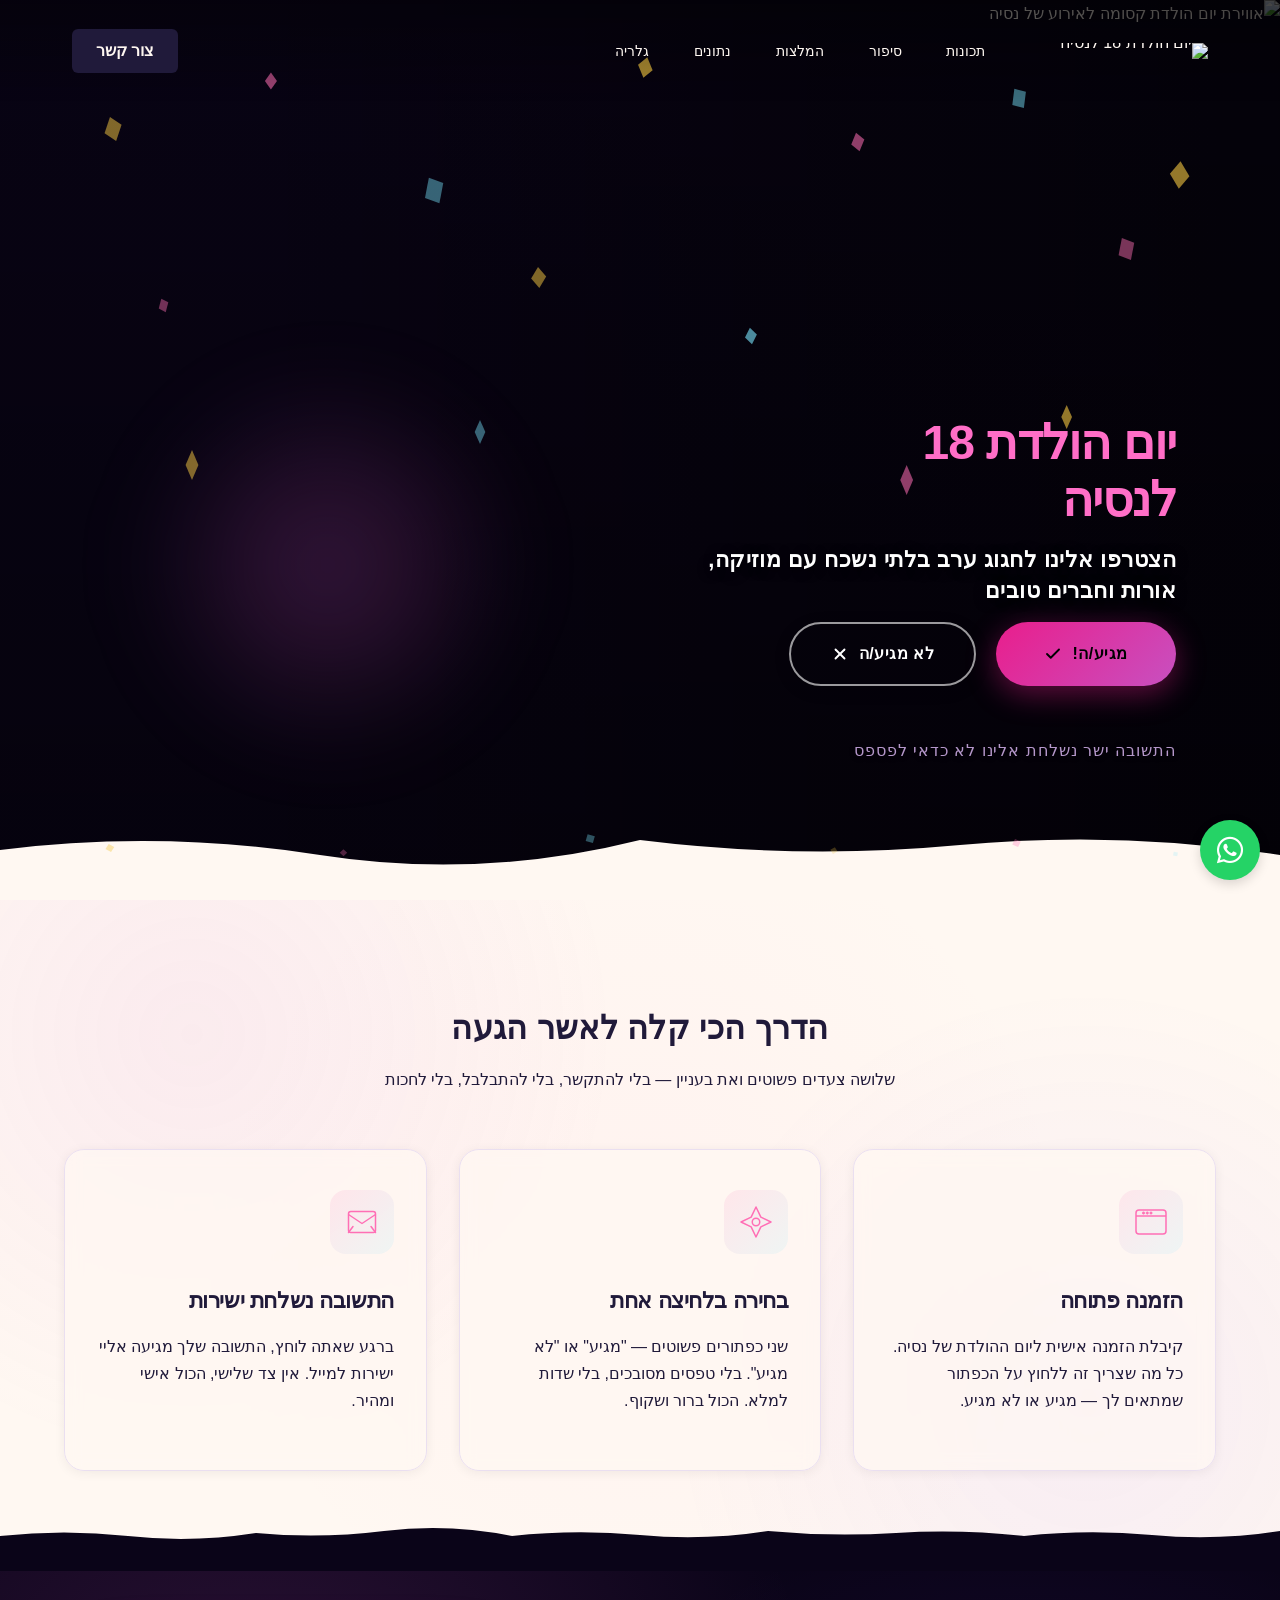
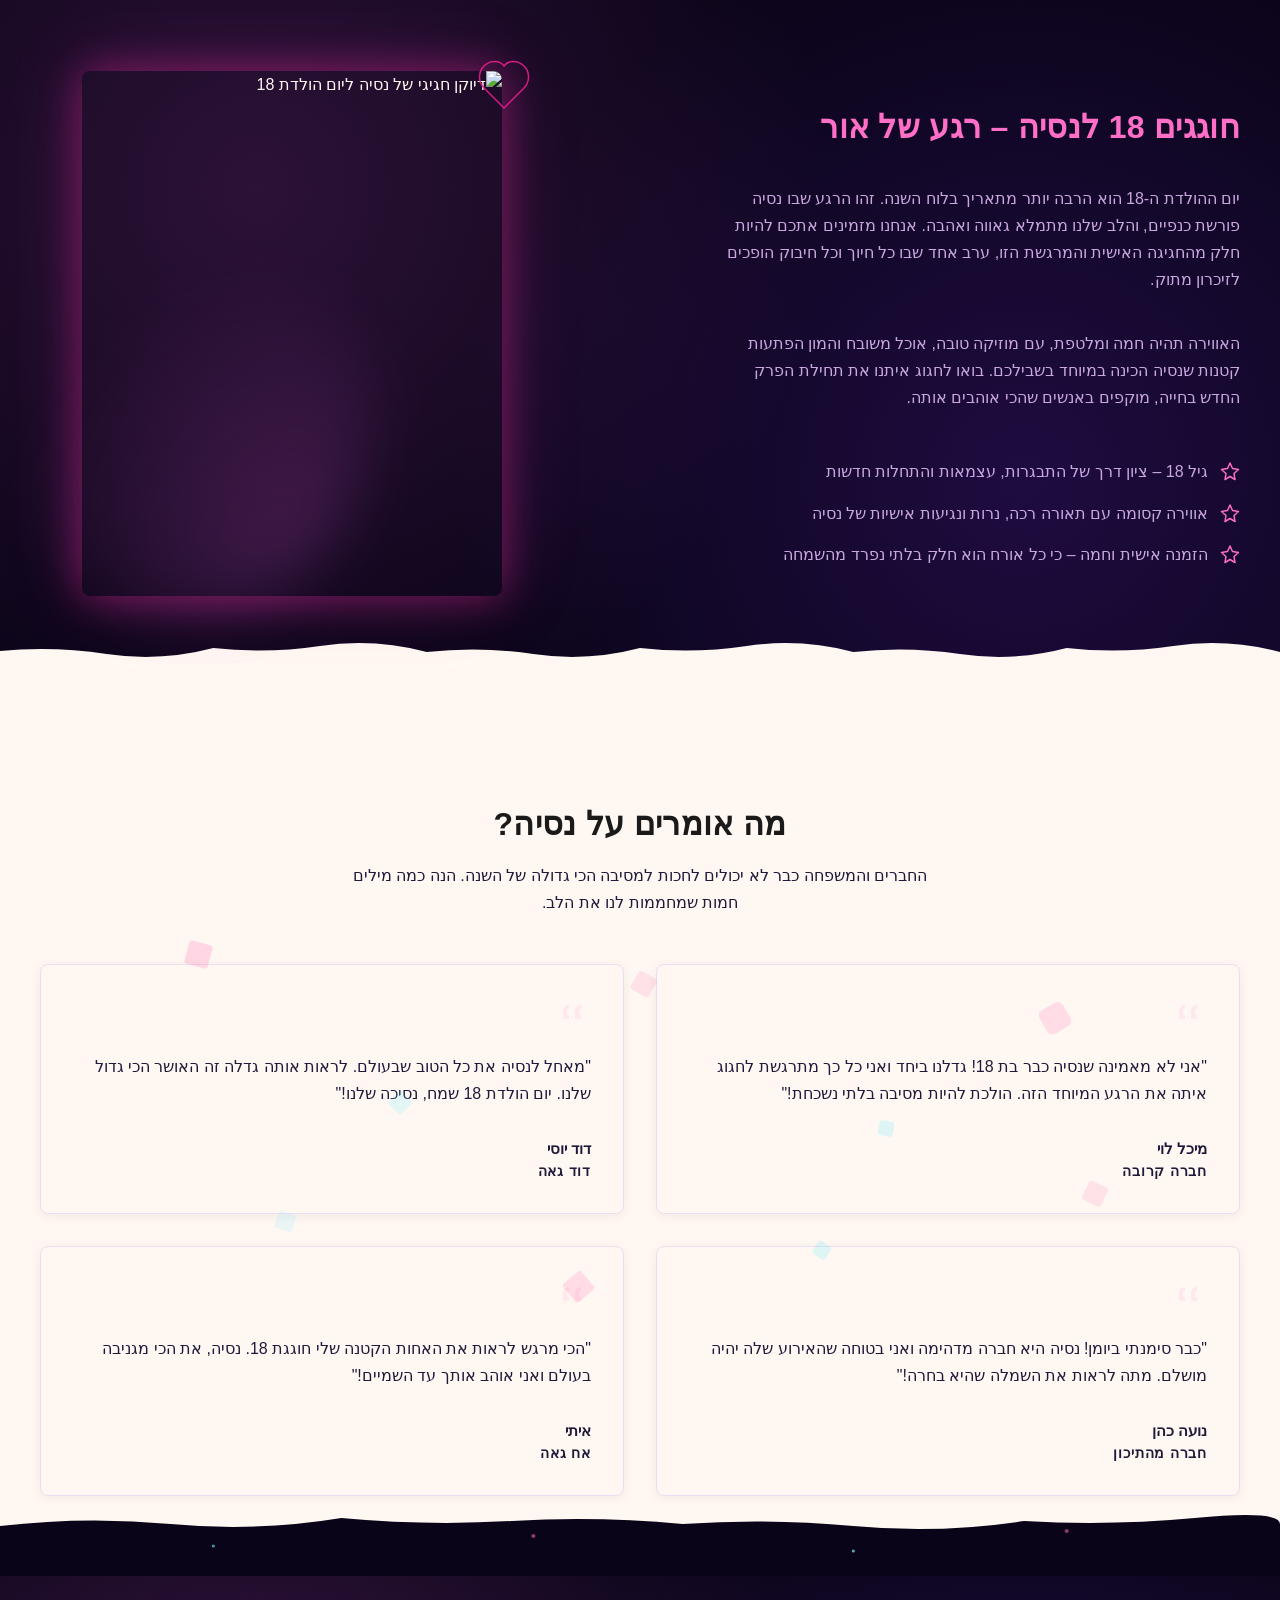
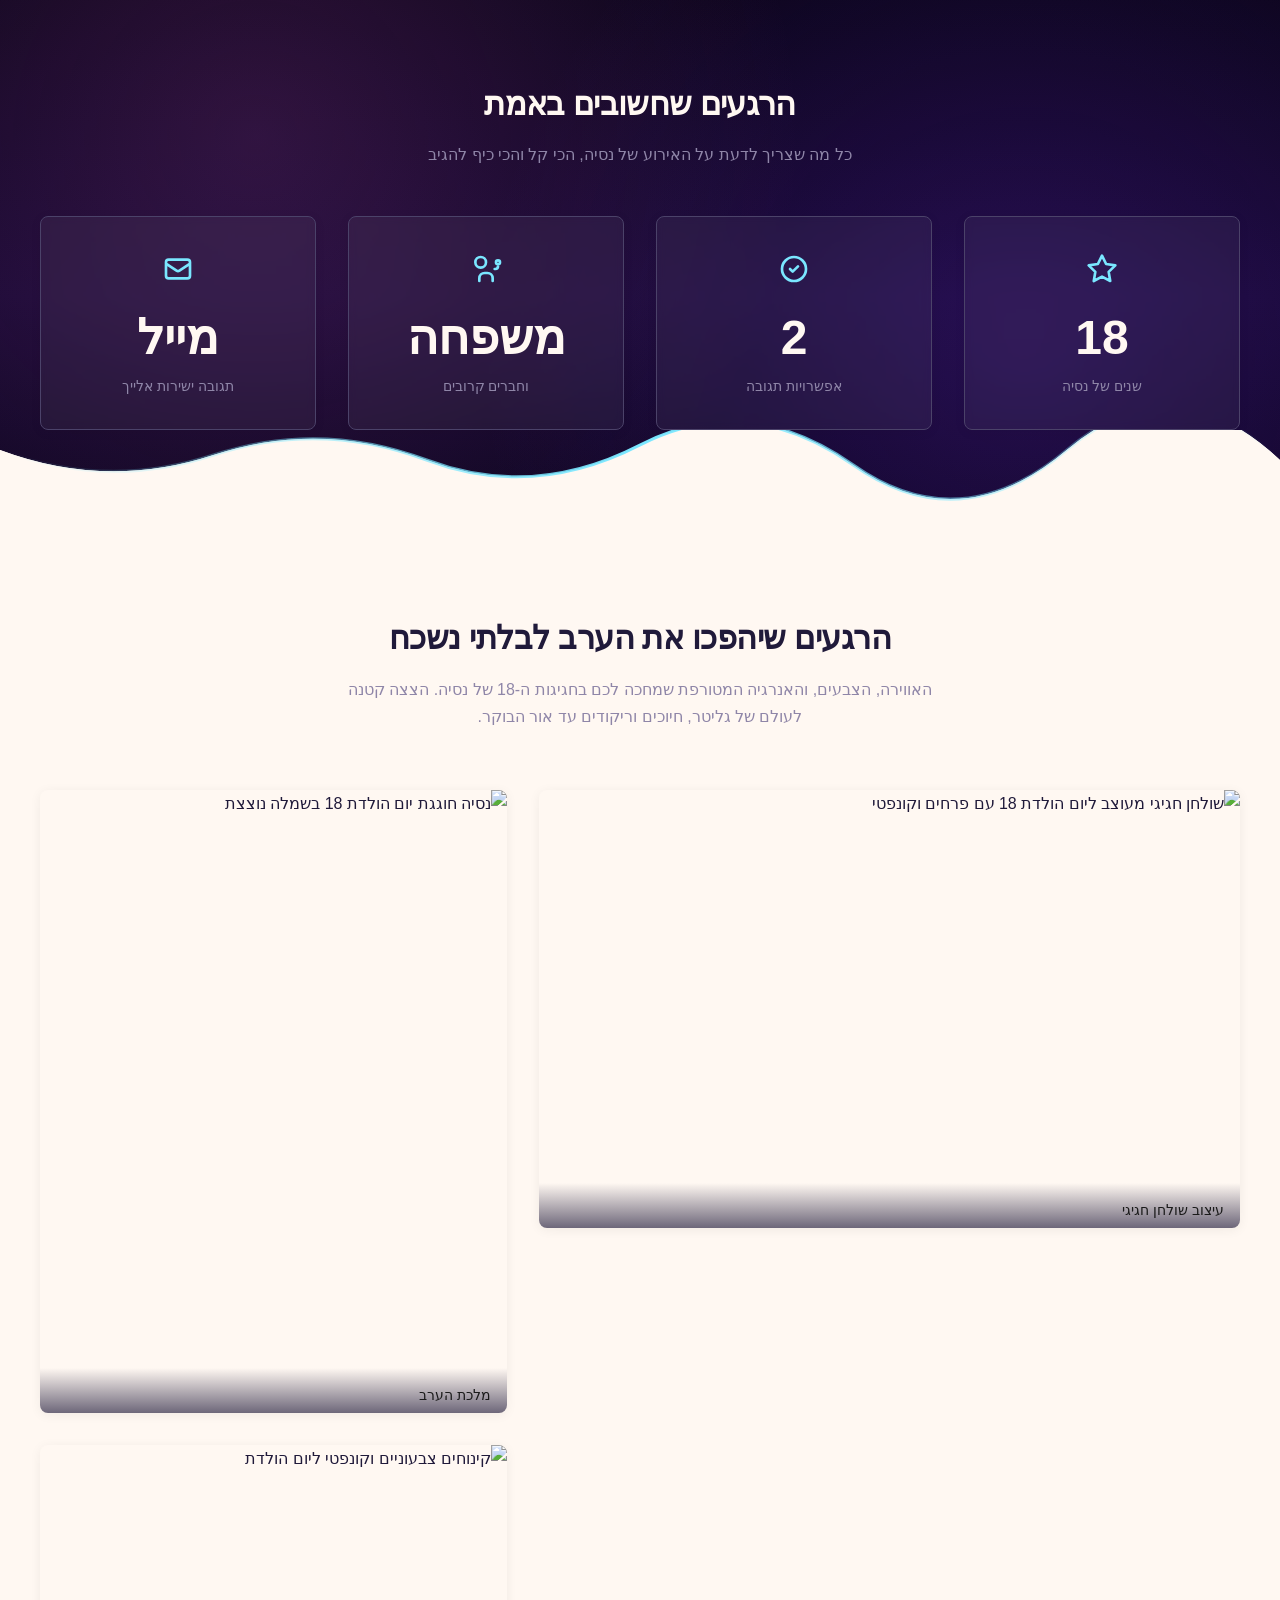
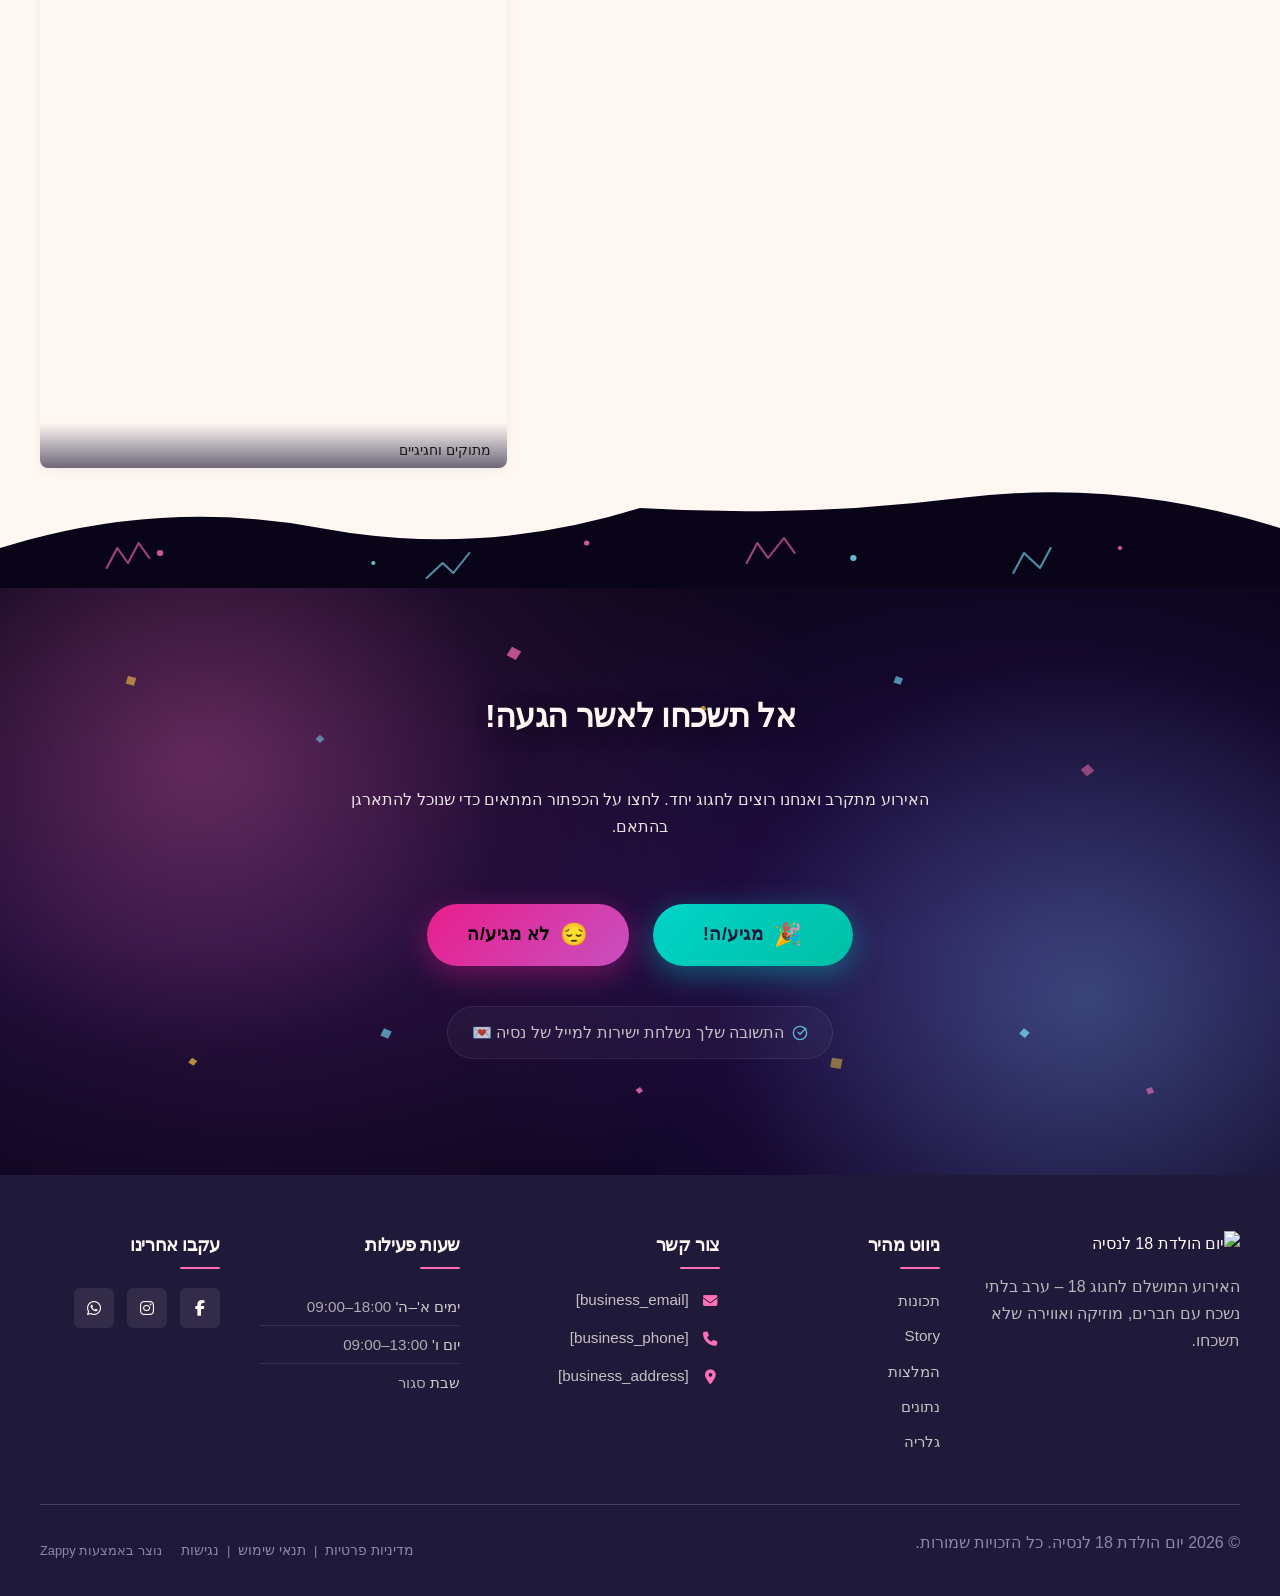
==== commit 77bec392: "Incremental sync: 1 page(s) — update_text" ====
--- a/index.html
+++ b/index.html
@@ -834,7 +834,7 @@
     <section data-band-index="0" id="hero" class="index-hero-section" data-layout-spec="דף הבית-hero" data-hero-type="fullscreen-scrim">
   <!-- Background Image -->
   <div class="hero-bg-wrapper">
-    <img loading="eager" fetchpriority="high" data-hero-bg="true" data-placeholder="index-hero-image-1" data-context="Cinematic twilight birthday atmosphere with warm golden fairy lights, suspended confetti particles, a soft magenta-purple glow, and a dark elegant night sky backdrop. The scene feels youthful, celebratory, and premium, perfect for an 18th birthday invitation hero." width="1200" height="600" src="/assets/site-index-hero-image-1.webp" alt="אווירת יום הולדת קסומה לאירוע של נסיה" class="hero-bg-img">
+    <img loading="eager" fetchpriority="high" data-hero-bg="true" data-placeholder="index-hero-image-1" data-context="Cinematic twilight birthday atmosphere with warm golden fairy lights, suspended confetti particles, a soft magenta-purple glow, and a dark elegant night sky backdrop. The scene feels youthful, celebratory, and premium, perfect for an 18th birthday invitation hero." width="1200" height="600" src="/assets/site-index-hero-image-1.webp" alt="אווירת יום הולדת קסומה לאירוע של נסיה" class="hero-bg-img" data-hero-background="true" data-element-type="image" data-element-id="img-1782649662862-wgo62882z" style="object-position: 50% 50%;">
   </div>
 
   <!-- Scrim Overlay -->
@@ -872,17 +872,17 @@
       <h3 class="hero-subtitle">הצטרפו אלינו לחגוג ערב בלתי נשכח עם מוזיקה, אורות וחברים טובים</h3>
       
       <div class="hero-cta-group">
-        <a href="#rsvp" class="btn-rsvp btn-rsvp--coming">
+        <a href="#rsvp" class="btn-rsvp btn-rsvp--coming" style="color: rgb(0, 0, 0) !important;" data-element-type="button" data-element-id="btn-1782649662858-bx1j7r7uc" data-native-element="true">
           <span>מגיע/ה!</span>
           <svg data-element-type="icon" data-icon-type="svg" width="18" height="18" viewBox="0 0 24 24" fill="none" stroke="currentColor" stroke-width="2.5" stroke-linecap="round" stroke-linejoin="round"><path d="M20 6L9 17l-5-5"></path></svg>
         </a>
-        <a href="#rsvp" class="btn-rsvp btn-rsvp--not-coming">
+        <a href="#rsvp" class="btn-rsvp btn-rsvp--not-coming" data-element-type="button" data-element-id="btn-1782649662858-9nlrefkde" data-native-element="true" style="outline: medium;">
           <span>לא מגיע/ה</span>
           <svg data-element-type="icon" data-icon-type="svg" width="18" height="18" viewBox="0 0 24 24" fill="none" stroke="currentColor" stroke-width="2.5" stroke-linecap="round" stroke-linejoin="round"><line x1="18" y1="6" x2="6" y2="18"></line><line x1="6" y1="6" x2="18" y2="18"></line></svg>
         </a>
       </div>
       
-      <p class="hero-reassurance">התשובה נשלחת ישירות למייל של המארחת</p>
+      <p class="hero-reassurance" style="">&nbsp;<br>‏התשובה ישר נשלחת אלינו לא כדאי לפספס</p>
     </div>
   </div>
 
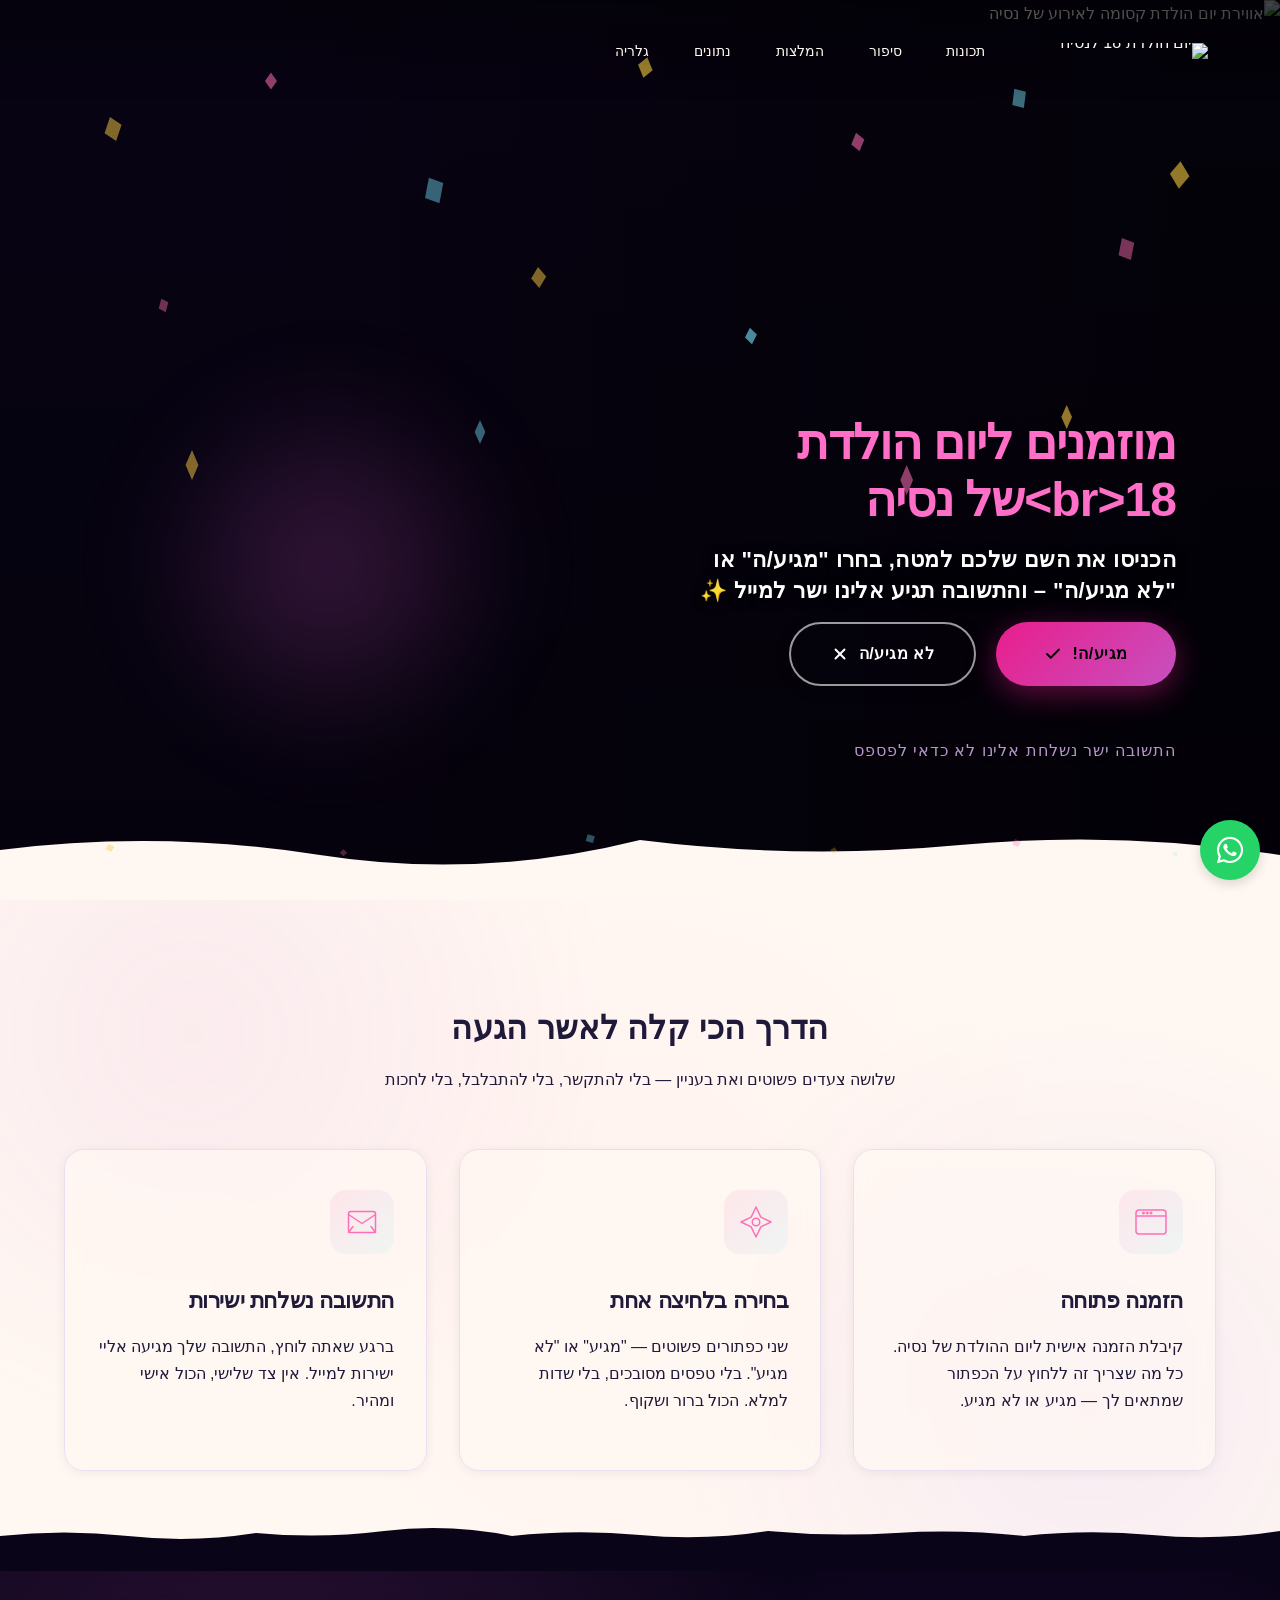
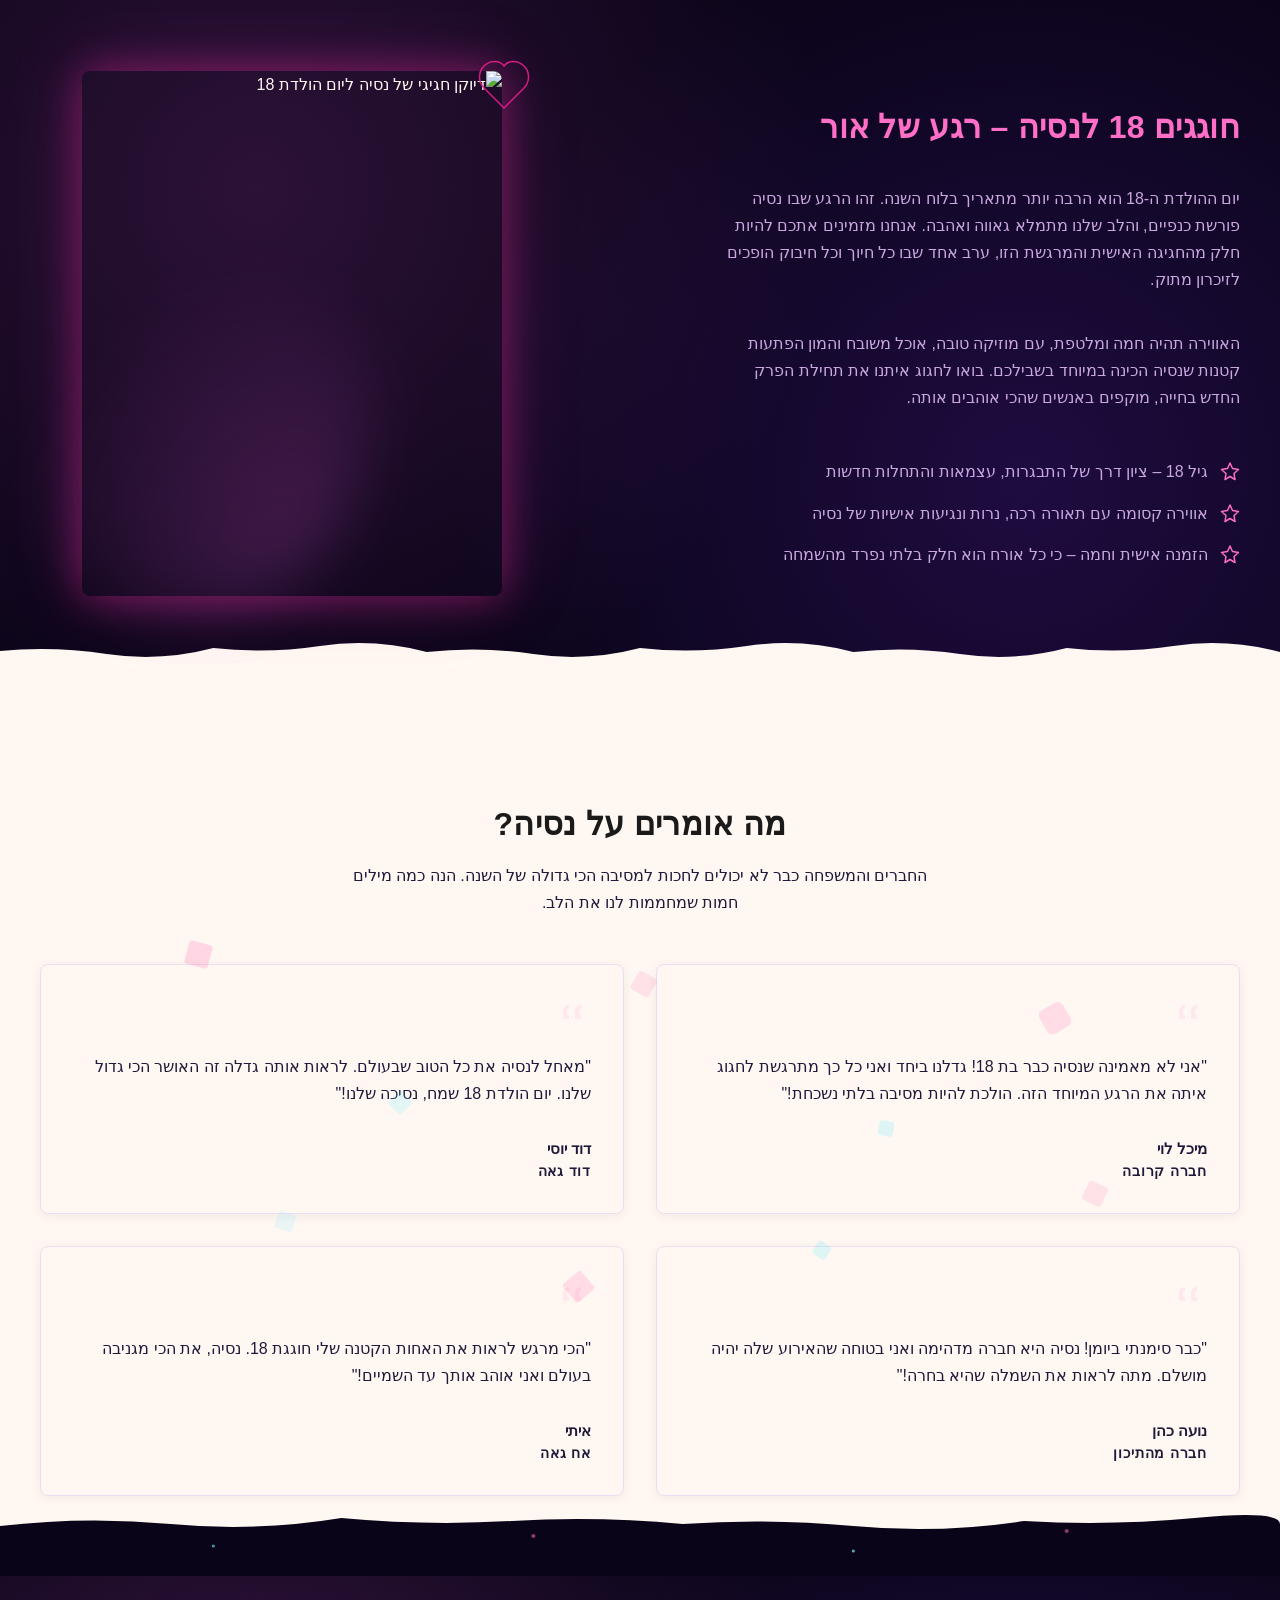
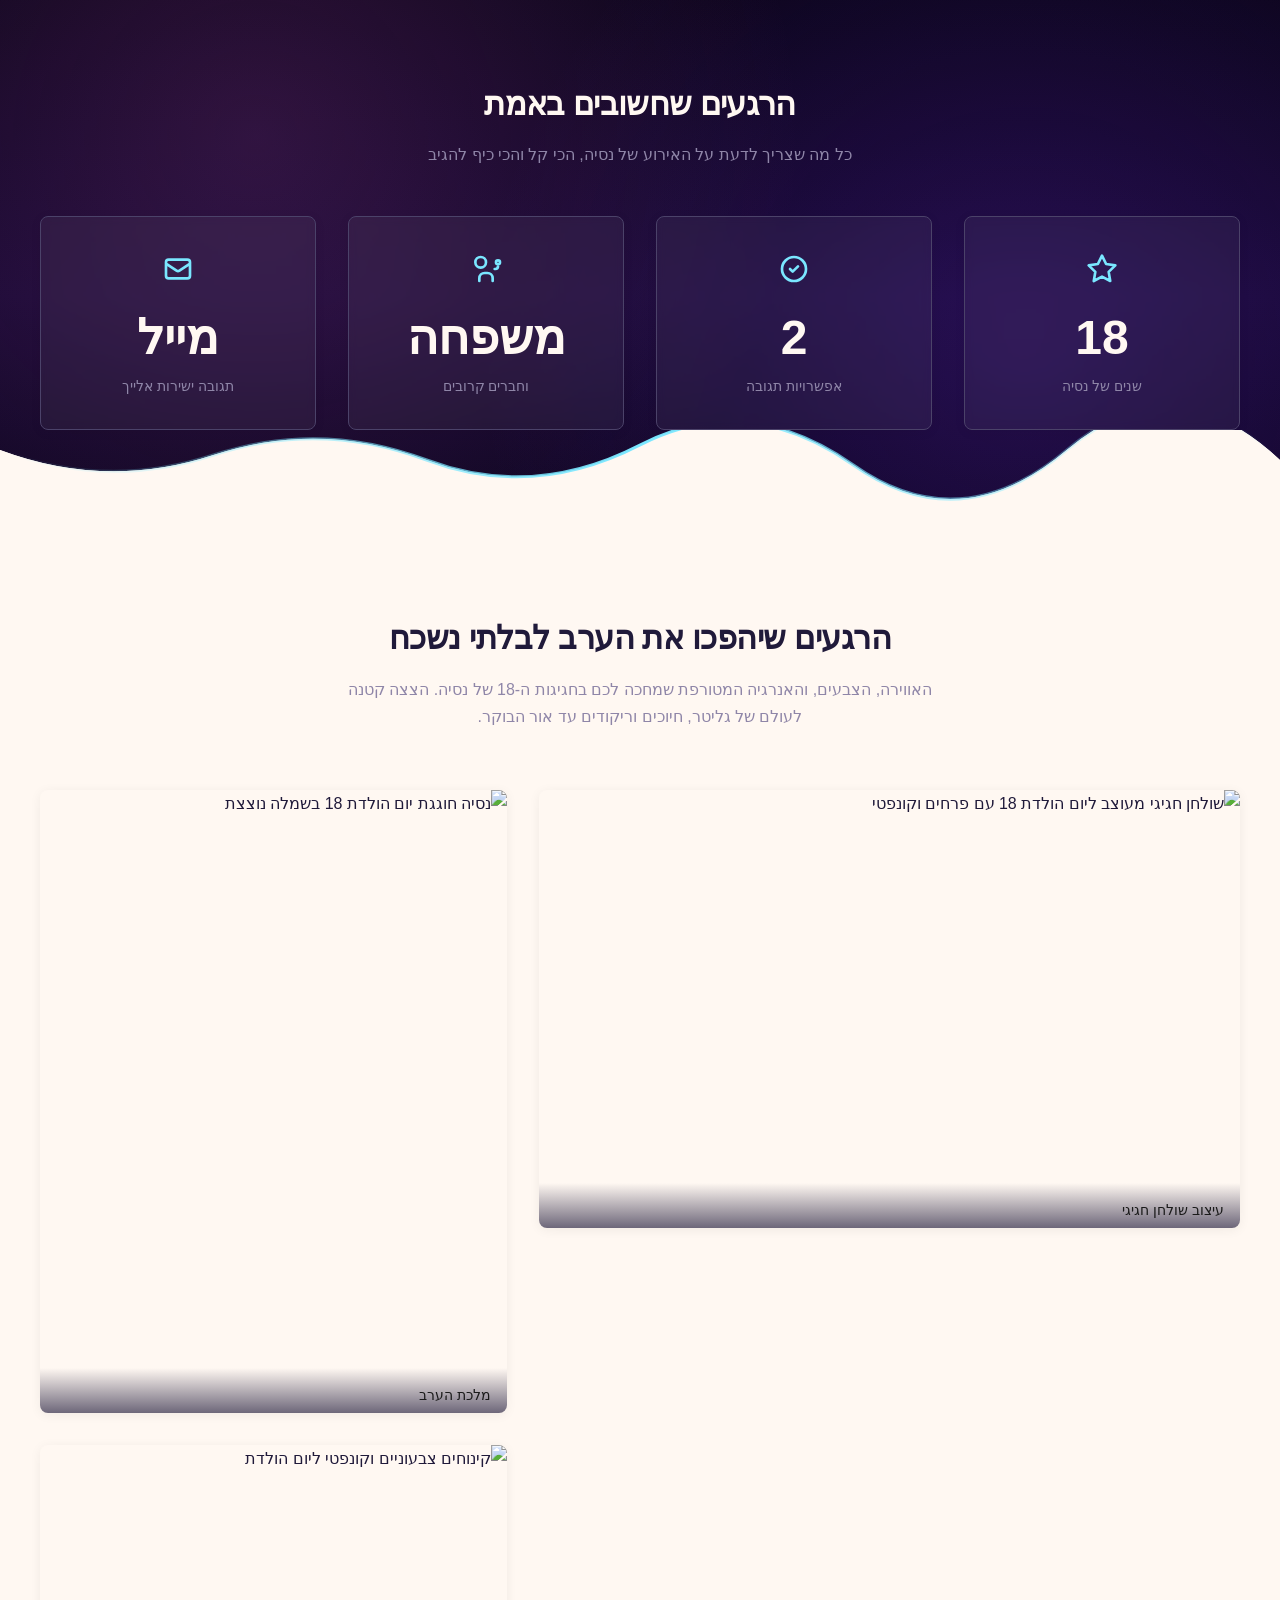
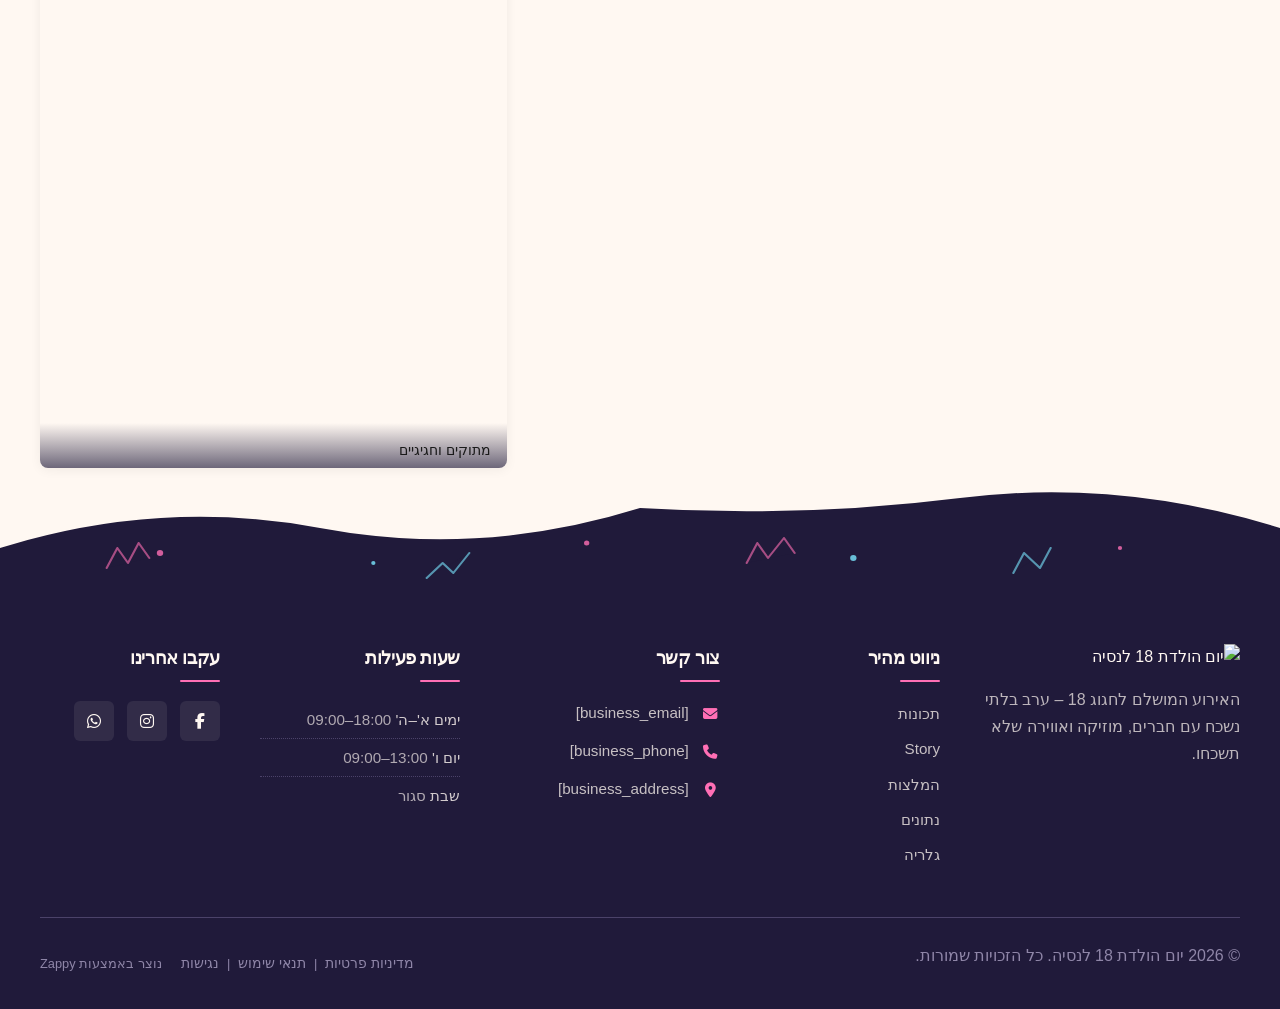
==== commit 95ea73e7: "Background sync: Progressive GitHub Sync" ====
--- a/index.html
+++ b/index.html
@@ -366,10 +366,10 @@
   <div class="nav-container">
     <div class="nav-right-group"><div class="nav-brand">
       <a href="/" class="logo-link"><img class="logo" src="/assets/site---------image-1.webp" alt="יום הולדת 18 לנסיה"></a>
-    </div><ul class="nav-menu" id="navMenu"><li><a href="#features">תכונות</a></li><li><a href="#story">סיפור</a></li><li><a href="#testimonials">המלצות</a></li><li><a href="#stats">נתונים</a></li><li><a href="#gallery">גלריה</a></li><li class="mobile-contact-link nav-cta-mobile-item"><a href="#cta" class="nav-cta-btn">צור קשר</a></li></ul></div>
+    </div><ul class="nav-menu" id="navMenu"><li><a href="#features">תכונות</a></li><li><a href="#story">סיפור</a></li><li><a href="#testimonials">המלצות</a></li><li><a href="#stats">נתונים</a></li><li><a href="#gallery">גלריה</a></li></ul></div>
     
     <div class="nav-cta-container">
-      <a href="#cta" class="nav-cta-btn">צור קשר</a>
+      
     </div>
   </div>
 </nav>
@@ -868,8 +868,8 @@
   <!-- Content Overlay Group - Lower Start Quadrant -->
   <div class="hero-overlay">
     <div class="hero-text-block">
-      <h1 class="hero-title">יום הולדת 18<br>לנסיה</h1>
-      <h3 class="hero-subtitle">הצטרפו אלינו לחגוג ערב בלתי נשכח עם מוזיקה, אורות וחברים טובים</h3>
+      <h1 class="hero-title">מוזמנים ליום הולדת 18&lt;br&gt;של נסיה</h1>
+      <h3 class="hero-subtitle">הכניסו את השם שלכם למטה, בחרו "מגיע/ה" או "לא מגיע/ה" – והתשובה תגיע אלינו ישר למייל ✨</h3>
       
       <div class="hero-cta-group">
         <a href="#rsvp" class="btn-rsvp btn-rsvp--coming" style="color: rgb(0, 0, 0) !important;" data-element-type="button" data-element-id="btn-1782649662858-bx1j7r7uc" data-native-element="true">
@@ -882,7 +882,7 @@
         </a>
       </div>
       
-      <p class="hero-reassurance" style="">&nbsp;<br>‏התשובה ישר נשלחת אלינו לא כדאי לפספס</p>
+      <p class="hero-reassurance" >&nbsp;<br>‏התשובה ישר נשלחת אלינו לא כדאי לפספס</p>
     </div>
   </div>
 
@@ -1225,12 +1225,12 @@
                 </linearGradient>
             </defs>
             <!-- Base bloom shape filling the bottom -->
-            <path d="M0,120 L0,80 Q150,30 300,60 T600,40 Q750,50 900,30 T1200,60 L1200,120 Z" fill="#0A0418"></path>
+            <path d="M0,120 L0,80 Q150,30 300,60 T600,40 Q750,50 900,30 T1200,60 L1200,120 Z" fill="var(--bg-dark)"></path>
             <!-- Sparse confetti trails -->
-            <path d="M100,100 L110,80 L120,95 L130,75 L140,90" fill="#0A0418" stroke="var(--secondary)" stroke-width="2" stroke-linecap="round" stroke-linejoin="round" opacity="0.6"></path>
-            <path d="M400,110 L415,95 L425,105 L440,85" fill="#0A0418" stroke="var(--accent)" stroke-width="2" stroke-linecap="round" stroke-linejoin="round" opacity="0.6"></path>
-            <path d="M700,95 L710,75 L720,90 L735,70 L745,85" fill="#0A0418" stroke="var(--secondary)" stroke-width="2" stroke-linecap="round" stroke-linejoin="round" opacity="0.6"></path>
-            <path d="M950,105 L960,85 L975,100 L985,80" fill="#0A0418" stroke="var(--accent)" stroke-width="2" stroke-linecap="round" stroke-linejoin="round" opacity="0.6"></path>
+            <path d="M100,100 L110,80 L120,95 L130,75 L140,90" fill="var(--bg-dark)" stroke="var(--secondary)" stroke-width="2" stroke-linecap="round" stroke-linejoin="round" opacity="0.6"></path>
+            <path d="M400,110 L415,95 L425,105 L440,85" fill="var(--bg-dark)" stroke="var(--accent)" stroke-width="2" stroke-linecap="round" stroke-linejoin="round" opacity="0.6"></path>
+            <path d="M700,95 L710,75 L720,90 L735,70 L745,85" fill="var(--bg-dark)" stroke="var(--secondary)" stroke-width="2" stroke-linecap="round" stroke-linejoin="round" opacity="0.6"></path>
+            <path d="M950,105 L960,85 L975,100 L985,80" fill="var(--bg-dark)" stroke="var(--accent)" stroke-width="2" stroke-linecap="round" stroke-linejoin="round" opacity="0.6"></path>
             <circle cx="150" cy="85" r="3" fill="var(--secondary)" opacity="0.8"></circle>
             <circle cx="350" cy="95" r="2" fill="var(--accent)" opacity="0.8"></circle>
             <circle cx="550" cy="75" r="2.5" fill="var(--secondary)" opacity="0.8"></circle>
@@ -1240,66 +1240,7 @@
     </div>
 </section>
 
-<section data-band-index="6" id="cta" class="index-cta-section" data-layout-spec="דף הבית-cta" dir="rtl">
-  <!-- Decorative Confetti Layer -->
-  <div class="index-cta-section__confetti" aria-hidden="true">
-    <svg viewBox="0 0 1200 600" preserveAspectRatio="none" xmlns="http://www.w3.org/2000/svg">
-      <defs>
-        <radialGradient id="glowPink" cx="50%" cy="50%" r="50%">
-          <stop offset="0%" stop-color="#FF6FB5" stop-opacity="0.25"></stop>
-          <stop offset="100%" stop-color="#FF6FB5" stop-opacity="0"></stop>
-        </radialGradient>
-        <radialGradient id="glowAqua" cx="50%" cy="50%" r="50%">
-          <stop offset="0%" stop-color="#7AE7FF" stop-opacity="0.25"></stop>
-          <stop offset="100%" stop-color="#7AE7FF" stop-opacity="0"></stop>
-        </radialGradient>
-      </defs>
-      <!-- Background Glows -->
-      <circle cx="15%" cy="30%" r="300" fill="url(#glowPink)"></circle>
-      <circle cx="85%" cy="70%" r="350" fill="url(#glowAqua)"></circle>
-      <!-- Confetti Particles -->
-      <rect x="10%" y="15%" width="8" height="8" fill="#F5C842" opacity="0.6" transform="rotate(15 120 90)"></rect>
-      <rect x="25%" y="25%" width="6" height="6" fill="#7AE7FF" opacity="0.5" transform="rotate(45 300 150)"></rect>
-      <rect x="40%" y="10%" width="10" height="10" fill="#FF6FB5" opacity="0.7" transform="rotate(30 480 60)"></rect>
-      <rect x="55%" y="20%" width="5" height="5" fill="#F5C842" opacity="0.8" transform="rotate(60 660 120)"></rect>
-      <rect x="70%" y="15%" width="7" height="7" fill="#7AE7FF" opacity="0.6" transform="rotate(20 840 90)"></rect>
-      <rect x="85%" y="30%" width="9" height="9" fill="#FF6FB5" opacity="0.5" transform="rotate(50 1020 180)"></rect>
-      <rect x="15%" y="80%" width="6" height="6" fill="#F5C842" opacity="0.7" transform="rotate(35 180 480)"></rect>
-      <rect x="30%" y="75%" width="8" height="8" fill="#7AE7FF" opacity="0.6" transform="rotate(25 360 450)"></rect>
-      <rect x="50%" y="85%" width="5" height="5" fill="#FF6FB5" opacity="0.8" transform="rotate(55 600 510)"></rect>
-      <rect x="65%" y="80%" width="10" height="10" fill="#F5C842" opacity="0.5" transform="rotate(10 780 480)"></rect>
-      <rect x="80%" y="75%" width="7" height="7" fill="#7AE7FF" opacity="0.7" transform="rotate(40 960 450)"></rect>
-      <rect x="90%" y="85%" width="6" height="6" fill="#FF6FB5" opacity="0.6" transform="rotate(70 1080 510)"></rect>
-    </svg>
-  </div>
-
-  <!-- Main Content Container -->
-  <div class="index-cta-section__container">
-    <h2 class="index-cta-section__title">אל תשכחו לאשר הגעה!</h2>
-    <p class="index-cta-section__subtitle">האירוע מתקרב ואנחנו רוצים לחגוג יחד. לחצו על הכפתור המתאים כדי שנוכל להתארגן בהתאם.</p>
-    
-    <!-- RSVP Buttons Group -->
-    <div class="index-cta-section__buttons">
-      <a href="#rsvp-yes" class="index-cta-section__btn index-cta-section__btn--yes">
-        <span class="index-cta-section__btn-icon">🎉</span>
-        <span>מגיע/ה!</span>
-      </a>
-      <a href="#rsvp-no" class="index-cta-section__btn index-cta-section__btn--no">
-        <span class="index-cta-section__btn-icon">😔</span>
-        <span>לא מגיע/ה</span>
-      </a>
-    </div>
-
-    <!-- Reassurance Line -->
-    <p class="index-cta-section__reassurance">
-      <svg class="index-cta-section__reassurance-icon" width="16" height="16" viewBox="0 0 24 24" fill="none" xmlns="http://www.w3.org/2000/svg" data-element-type="icon" data-icon-type="svg">
-        <path d="M21 5L12 14L9 11" stroke="currentColor" stroke-width="2" stroke-linecap="round" stroke-linejoin="round"></path>
-        <circle cx="12" cy="12" r="10" stroke="currentColor" stroke-width="2"></circle>
-      </svg>
-      <span>התשובה שלך נשלחת ישירות למייל של נסיה 💌</span>
-    </p>
-  </div>
-</section>
+
   </main>
   
   <footer class="site-footer" dir="rtl">
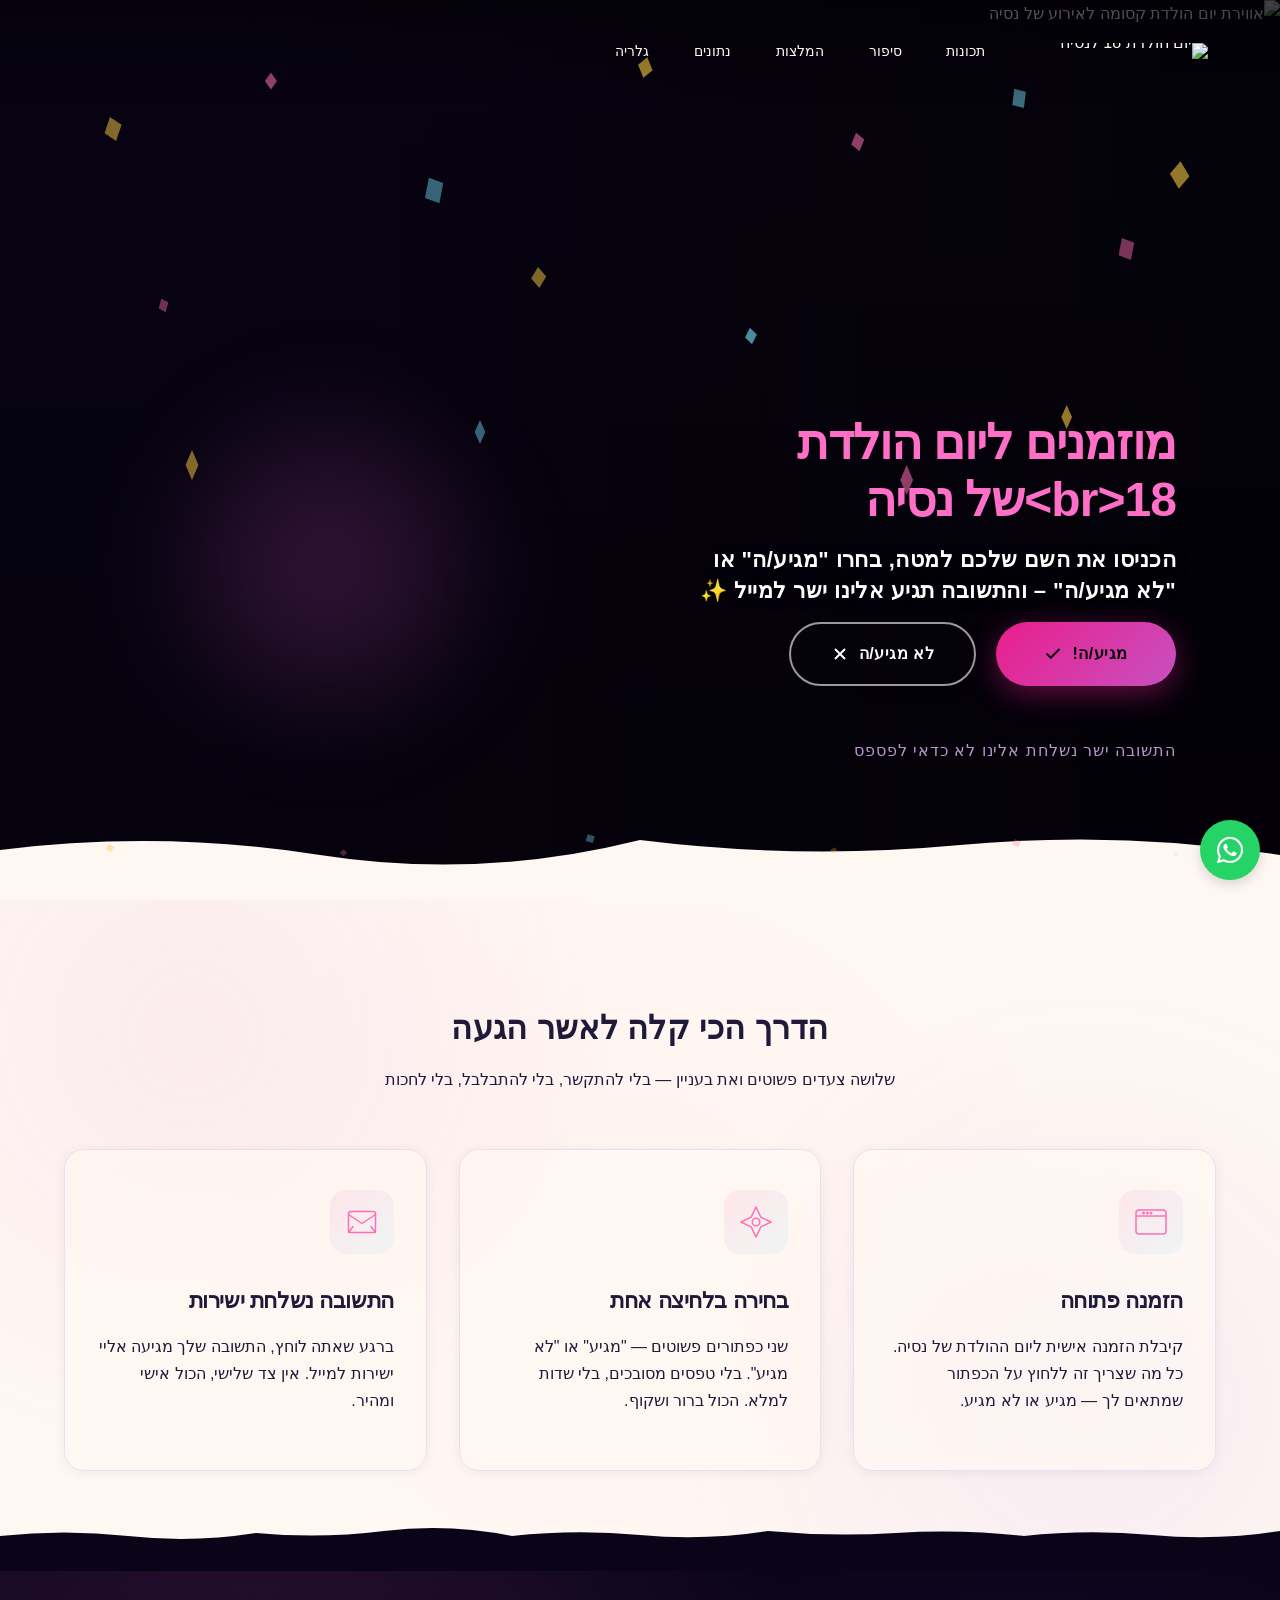
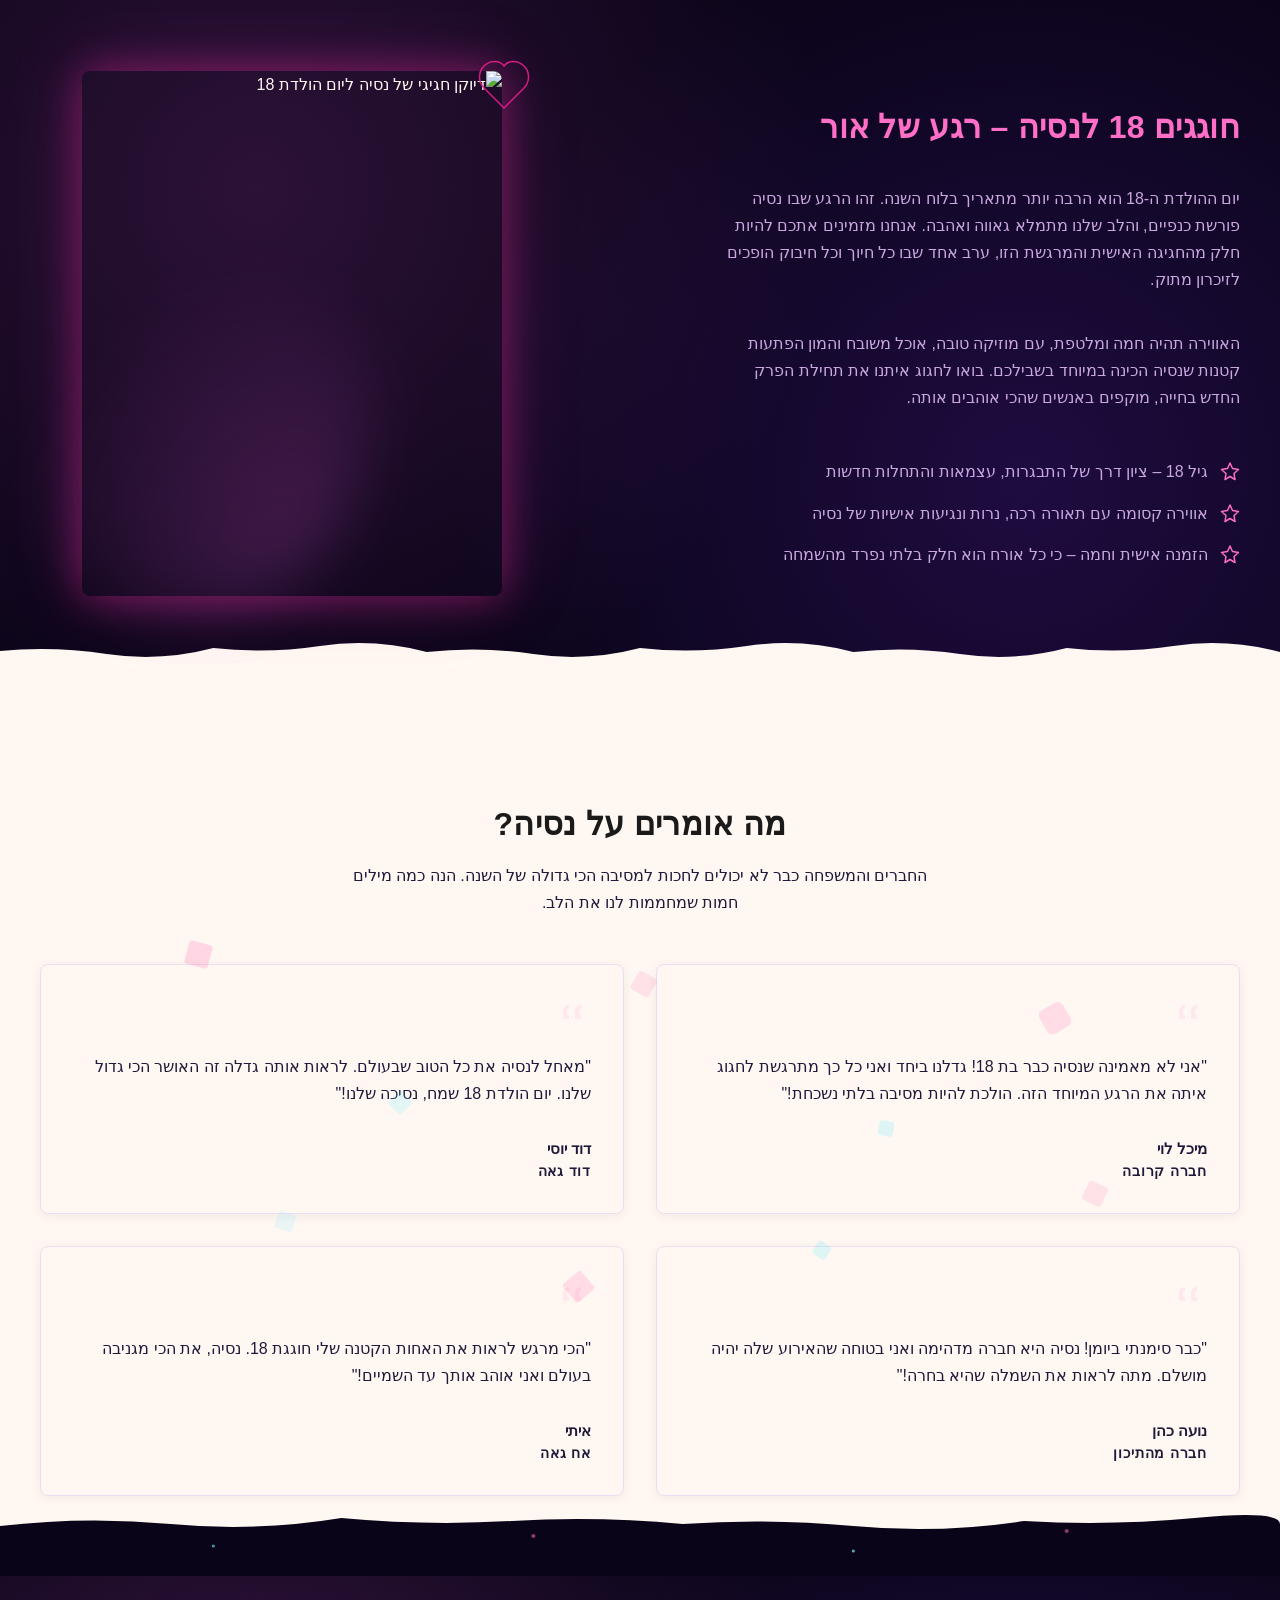
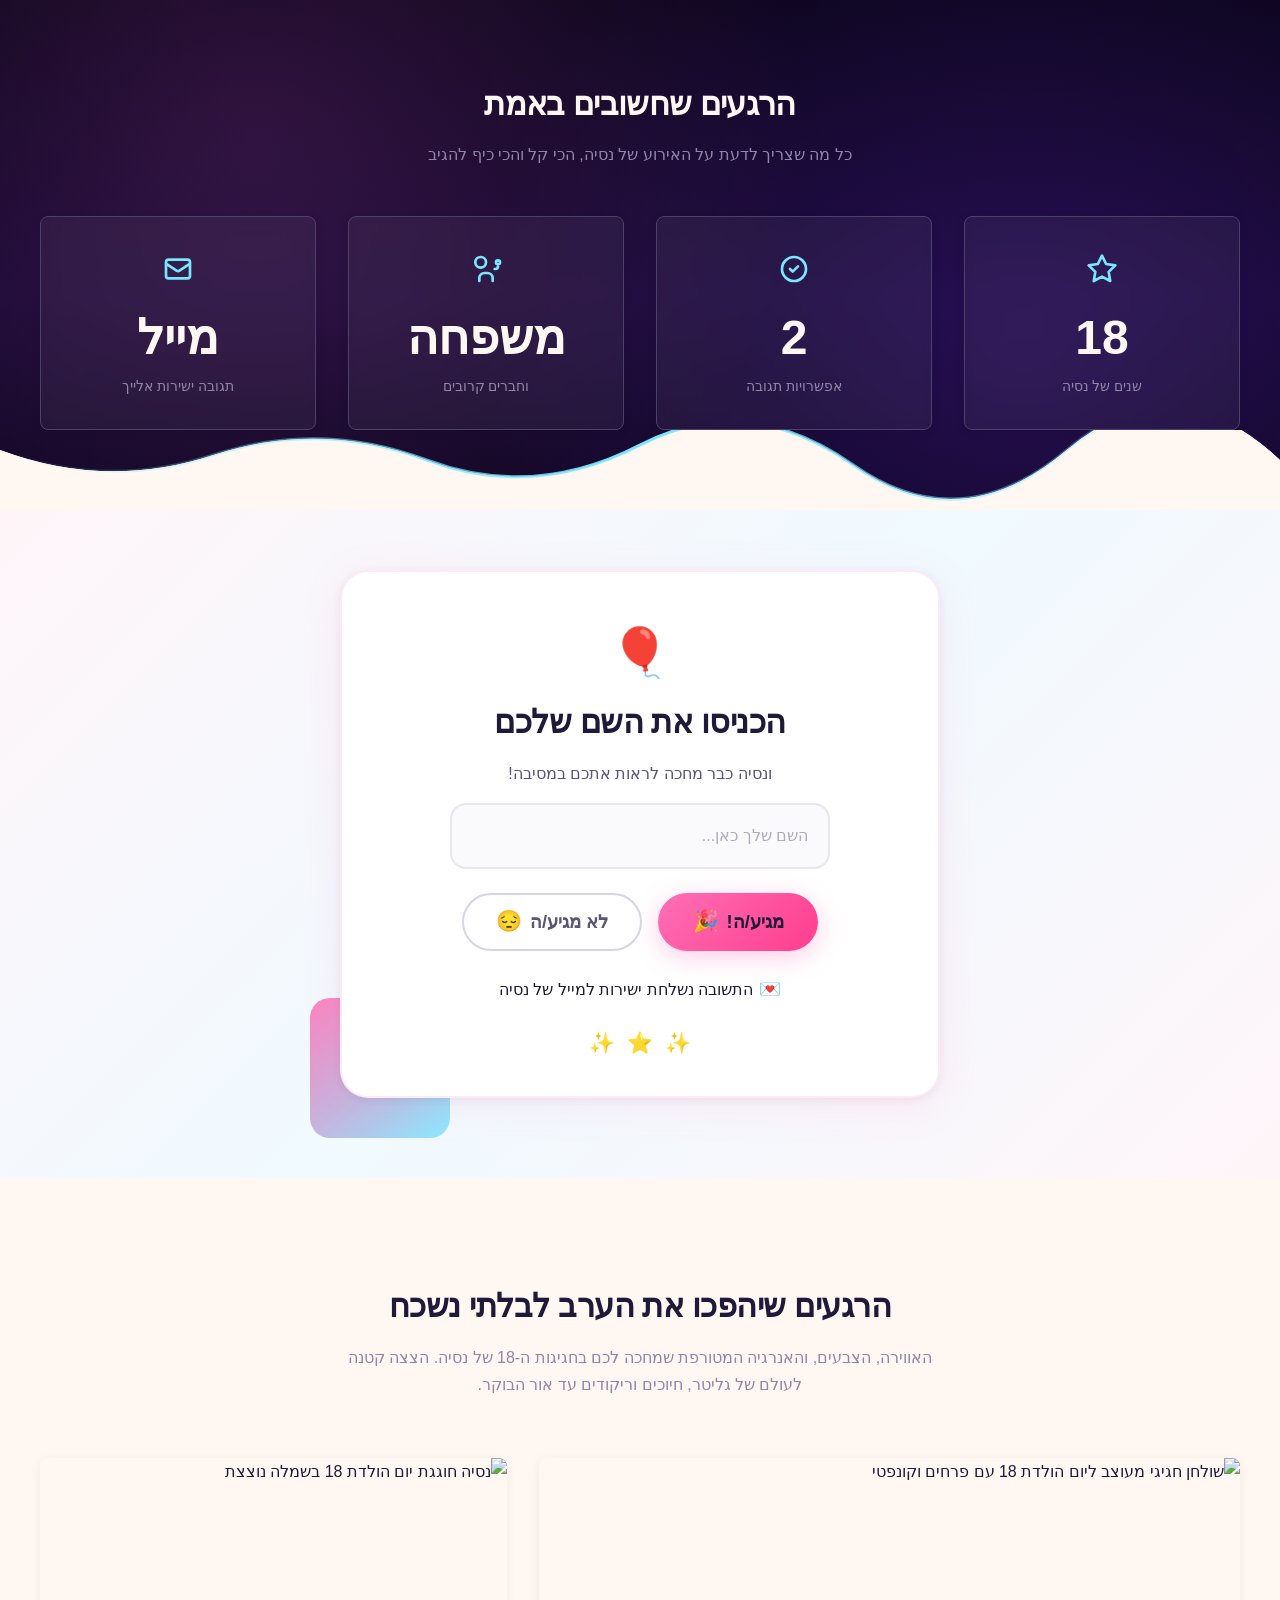
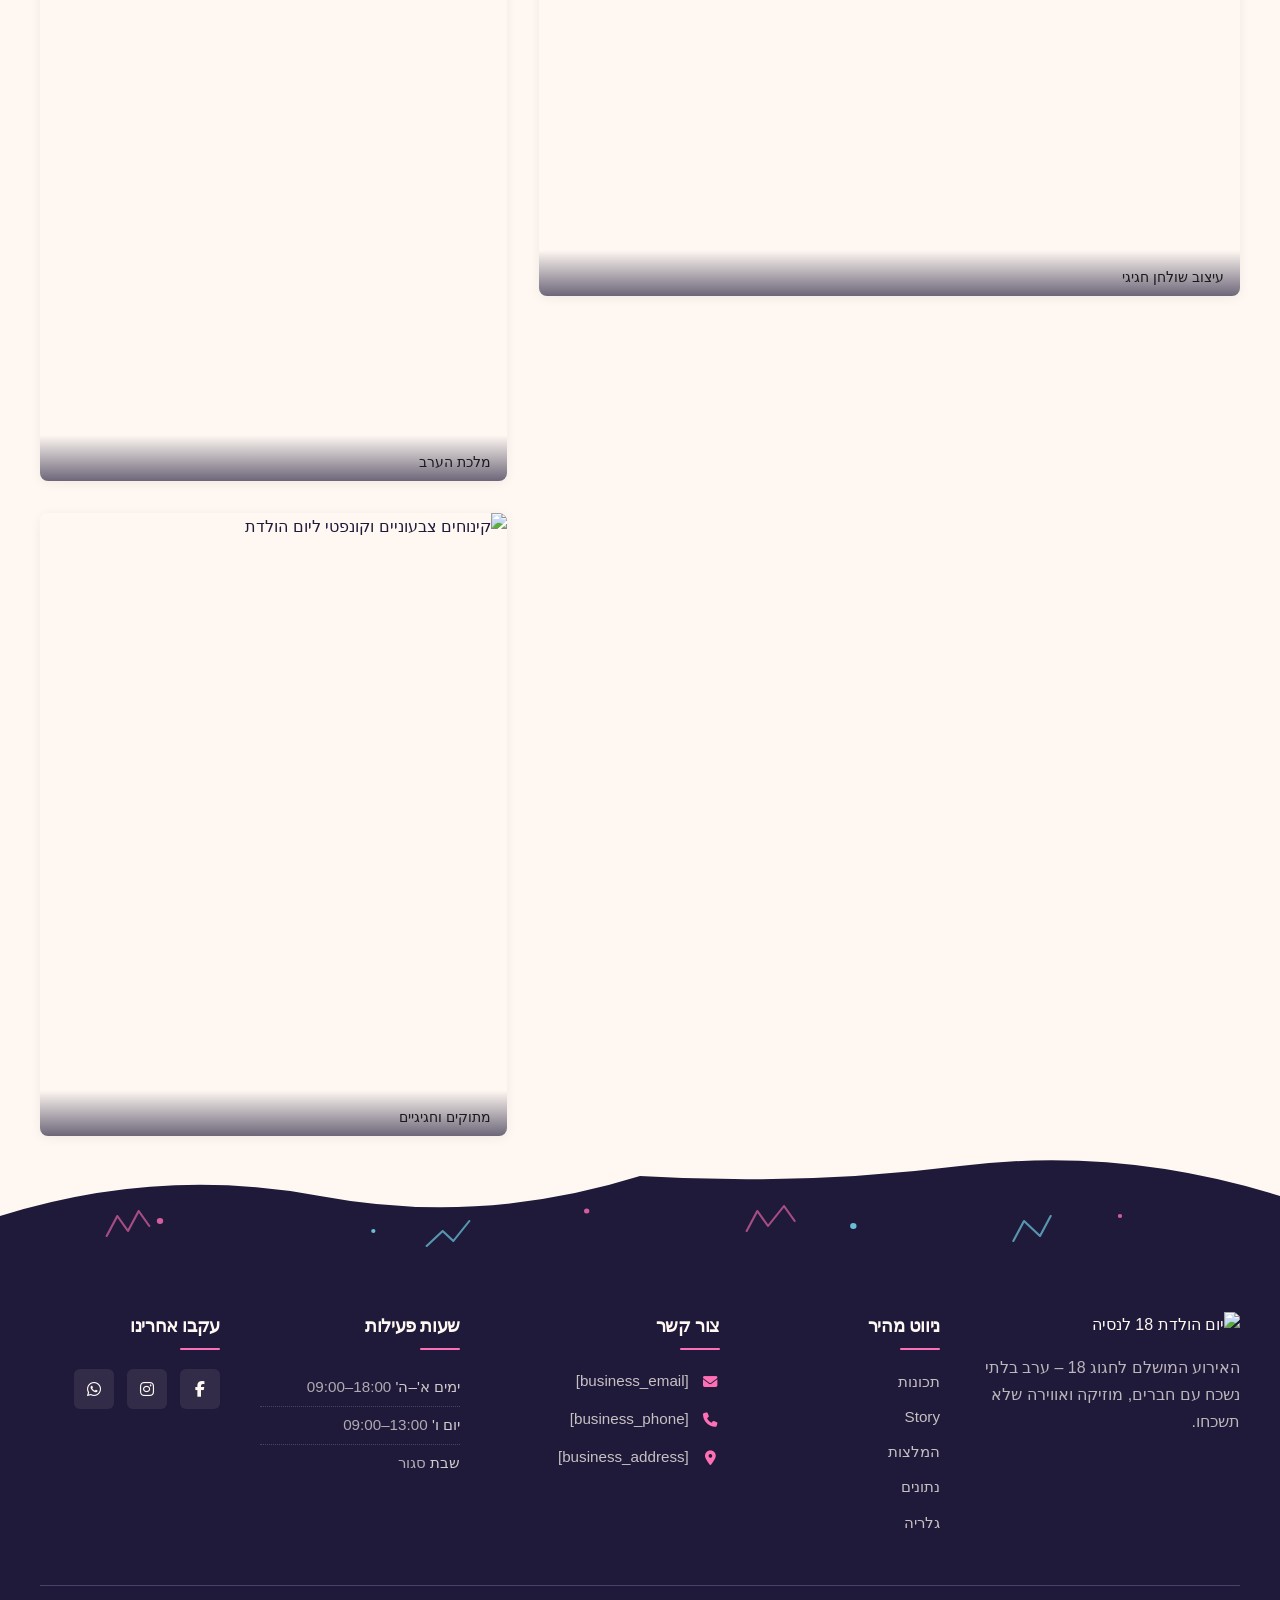
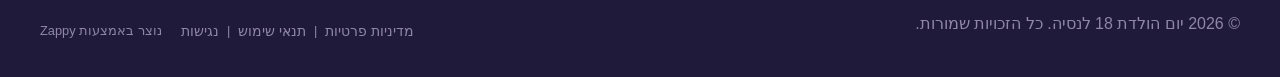
==== commit 06a0b735: "Background sync: Progressive GitHub Sync" ====
--- a/index.html
+++ b/index.html
@@ -1184,6 +1184,77 @@
     </div>
   </section>
 
+<section class="rsvp-section" aria-label="טופס אישור הגעה למסיבה">
+  <div class="rsvp-container">
+    
+    <!-- Decorative confetti elements -->
+    <div class="confetti-container" aria-hidden="true">
+      <span class="confetti confetti-1"></span>
+      <span class="confetti confetti-2"></span>
+      <span class="confetti confetti-3"></span>
+      <span class="confetti confetti-4"></span>
+      <span class="confetti confetti-5"></span>
+      <span class="confetti confetti-6"></span>
+      <span class="confetti confetti-7"></span>
+      <span class="confetti confetti-8"></span>
+      <span class="confetti confetti-9"></span>
+      <span class="confetti confetti-10"></span>
+    </div>
+
+    <!-- Card wrapper -->
+    <div class="rsvp-card">
+      
+      <!-- Party icon -->
+      <div class="rsvp-icon-wrapper" aria-hidden="true">
+        <span class="rsvp-party-icon">🎈</span>
+      </div>
+
+      <!-- Heading -->
+      <h2 class="rsvp-heading">הכניסו את השם שלכם</h2>
+      <p class="rsvp-subheading">ונסיה כבר מחכה לראות אתכם במסיבה!</p>
+
+      <!-- Name input -->
+      <div class="rsvp-input-group">
+        <label for="guest-name" class="rsvp-label sr-only">השם שלך</label>
+        <input type="text" id="guest-name" class="rsvp-input" placeholder="השם שלך כאן..." dir="rtl" autocomplete="name" aria-required="true">
+      </div>
+
+      <!-- Buttons -->
+      <div class="rsvp-buttons">
+        <button type="button" class="rsvp-btn rsvp-btn-confirm" aria-label="אשר הגעה - מגיע/ה">
+          <span class="btn-text">מגיע/ה!</span>
+          <span class="btn-emoji" aria-hidden="true">🎉</span>
+        </button>
+        <button type="button" class="rsvp-btn rsvp-btn-decline" aria-label="דחה הגעה - לא מגיע/ה">
+          <span class="btn-text">לא מגיע/ה</span>
+          <span class="btn-emoji" aria-hidden="true">😔</span>
+        </button>
+      </div>
+
+      <!-- Reassurance line -->
+      <p class="rsvp-reassurance">
+        <span class="reassurance-icon" aria-hidden="true">💌</span>
+        התשובה נשלחת ישירות למייל של נסיה
+      </p>
+
+      <!-- Decorative bottom sparkles -->
+      <div class="rsvp-sparkles" aria-hidden="true">
+        <span class="sparkle">✨</span>
+        <span class="sparkle">⭐</span>
+        <span class="sparkle">✨</span>
+      </div>
+    </div>
+
+    <!-- Decorative balloon image placeholder -->
+    <div class="rsvp-decor-image" aria-hidden="true">
+      <img data-placeholder="rsvp-balloons" data-context="Colorful party balloons in pink and aqua colors floating festively, transparent background style" src="data:image/svg+xml,%3Csvg xmlns=%27http://www.w3.org/2000/svg%27 width=%27200%27 height=%27200%27%3E%3Cdefs%3E%3ClinearGradient id=%27grad%27 x1=%270%25%27 y1=%270%25%27 x2=%27100%25%27 y2=%27100%25%27%3E%3Cstop offset=%270%25%27 style=%27stop-color:%23FF6FB5;stop-opacity:1%27 /%3E%3Cstop offset=%27100%25%27 style=%27stop-color:%237AE7FF;stop-opacity:1%27 /%3E%3C/linearGradient%3E%3C/defs%3E%3Crect width=%27100%25%27 height=%27100%25%27 fill=%27url(%23grad)%27 rx=%2720%27/%3E%3Ctext x=%2750%25%27 y=%2750%25%27 font-family=%27Arial, sans-serif%27 font-size=%2714%27 fill=%27white%27 text-anchor=%27middle%27 dy=%27.3em%27 font-weight=%27500%27%3E🎈 בלונים%3C/text%3E%3C/svg%3E" alt="בלוני מסיבה צבעוניים" class="rsvp-balloon-img">
+    </div>
+
+  </div>
+</section>
+
+
+
 <section data-band-index="5" id="gallery" class="index-gallery-section" data-layout-spec="דף הבית-gallery">
     <div class="index-gallery-section__container">
         <!-- Intro Block -->
--- a/styles.css
+++ b/styles.css
@@ -4415,6 +4415,388 @@
 ._access-icon {
   display: flex !important;
 }
+
+/* AI-generated section */
+/* === RSVP Section === */
+.rsvp-section {
+  background: linear-gradient(135deg, #FFF5F9 0%, #F0FAFF 50%, #FFF5F9 100%);
+  padding: 60px 20px 80px;
+  position: relative;
+  overflow: hidden;
+  font-family: system-ui, sans-serif;
+  direction: rtl;
+  text-align: center;
+}
+
+.rsvp-container {
+  max-width: 600px;
+  margin: 0 auto;
+  position: relative;
+  z-index: 2;
+}
+
+/* === Confetti === */
+.confetti-container {
+  position: absolute;
+  top: 0;
+  left: 0;
+  width: 100%;
+  height: 100%;
+  pointer-events: none;
+  z-index: 1;
+  overflow: hidden;
+}
+
+.confetti {
+  position: absolute;
+  width: 12px;
+  height: 12px;
+  border-radius: 3px;
+  opacity: 0.6;
+  animation: confettiFall 6s ease-in-out infinite;
+}
+
+.confetti-1  { left: 5%;  top: -10px; background: #FF6FB5; animation-delay: 0s; width: 10px; height: 10px; }
+.confetti-2  { left: 15%; top: -20px; background: #7AE7FF; animation-delay: 0.8s; width: 8px; height: 14px; }
+.confetti-3  { left: 25%; top: -15px; background: #FFB347; animation-delay: 1.6s; width: 12px; height: 8px; }
+.confetti-4  { left: 35%; top: -25px; background: #B388FF; animation-delay: 2.4s; width: 10px; height: 12px; }
+.confetti-5  { left: 45%; top: -10px; background: #FF6FB5; animation-delay: 3.2s; width: 14px; height: 6px; }
+.confetti-6  { left: 55%; top: -18px; background: #7AE7FF; animation-delay: 4s; width: 8px; height: 10px; }
+.confetti-7  { left: 65%; top: -22px; background: #FFB347; animation-delay: 4.8s; width: 11px; height: 11px; }
+.confetti-8  { left: 75%; top: -12px; background: #B388FF; animation-delay: 5.2s; width: 9px; height: 13px; }
+.confetti-9  { left: 85%; top: -16px; background: #FF6FB5; animation-delay: 1.2s; width: 13px; height: 7px; }
+.confetti-10 { left: 92%; top: -8px;  background: #7AE7FF; animation-delay: 3.6s; width: 10px; height: 10px; }
+
+@keyframes confettiFall {
+  0%   { transform: translateY(-10vh) rotate(0deg) scale(1); opacity: 0.7; }
+  50%  { transform: translateY(50vh) rotate(180deg) scale(1.2); opacity: 0.4; }
+  100% { transform: translateY(105vh) rotate(360deg) scale(0.8); opacity: 0; }
+}
+
+/* === Card === */
+.rsvp-card {
+  background: #FFFFFF;
+  border-radius: 28px;
+  padding: 40px 32px 36px;
+  box-shadow: 0 8px 40px rgba(255, 111, 181, 0.12), 0 2px 8px rgba(0, 0, 0, 0.06);
+  position: relative;
+  z-index: 2;
+  border: 2px solid rgba(255, 111, 181, 0.15);
+  transition: box-shadow 0.3s ease, transform 0.3s ease;
+}
+
+.rsvp-card:hover {
+  box-shadow: 0 12px 50px rgba(255, 111, 181, 0.18), 0 4px 12px rgba(0, 0, 0, 0.08);
+  transform: translateY(-2px);
+}
+
+/* === Icon === */
+.rsvp-icon-wrapper {
+  margin-bottom: 8px;
+}
+
+.rsvp-party-icon {
+  font-size: 48px;
+  display: inline-block;
+  animation: bounceIcon 2s ease-in-out infinite;
+}
+
+@keyframes bounceIcon {
+  0%, 100% { transform: translateY(0); }
+  50%      { transform: translateY(-12px); }
+}
+
+/* === Heading === */
+.rsvp-heading {
+  font-size: 2rem;
+  font-weight: 800;
+  color: #201A3A;
+  margin: 0 0 8px 0;
+  line-height: 1.3;
+  letter-spacing: -0.5px;
+}
+
+.rsvp-subheading {
+  font-size: 1.05rem;
+  color: #5A5577;
+  margin: 0 0 28px 0;
+  line-height: 1.5;
+  font-weight: 400;
+}
+
+/* === Input === */
+.rsvp-input-group {
+  margin-bottom: 24px;
+}
+
+.sr-only {
+  position: absolute;
+  width: 1px;
+  height: 1px;
+  padding: 0;
+  margin: -1px;
+  overflow: hidden;
+  clip: rect(0, 0, 0, 0);
+  white-space: nowrap;
+  border: 0;
+}
+
+.rsvp-input {
+  width: 100%;
+  max-width: 380px;
+  padding: 16px 20px;
+  font-size: 1.1rem;
+  font-family: system-ui, sans-serif;
+  border: 2px solid #E8E4F0;
+  border-radius: 16px;
+  background: #FAFAFC;
+  color: #201A3A;
+  text-align: right;
+  direction: rtl;
+  transition: border-color 0.25s ease, box-shadow 0.25s ease, background 0.25s ease;
+  outline: none;
+  box-sizing: border-box;
+}
+
+.rsvp-input::placeholder {
+  color: #B0AAC0;
+  font-size: 1rem;
+}
+
+.rsvp-input:focus {
+  border-color: #FF6FB5;
+  box-shadow: 0 0 0 4px rgba(255, 111, 181, 0.12);
+  background: #FFFFFF;
+}
+
+/* === Buttons === */
+.rsvp-buttons {
+  display: flex;
+  gap: 16px;
+  justify-content: center;
+  flex-wrap: wrap;
+  margin-bottom: 24px;
+}
+
+.rsvp-btn {
+  display: inline-flex;
+  align-items: center;
+  justify-content: center;
+  gap: 8px;
+  padding: 16px 32px;
+  font-size: 1.15rem;
+  font-weight: 700;
+  font-family: system-ui, sans-serif;
+  border-radius: 50px;
+  cursor: pointer;
+  transition: all 0.3s cubic-bezier(0.25, 0.8, 0.25, 1.2);
+  border: none;
+  min-width: 160px;
+  position: relative;
+  overflow: hidden;
+  text-decoration: none;
+  line-height: 1.2;
+}
+
+.rsvp-btn:focus-visible {
+  outline: 3px solid #201A3A;
+  outline-offset: 3px;
+}
+
+/* Confirm button */
+.rsvp-btn-confirm {
+  background: linear-gradient(135deg, #FF6FB5 0%, #FF3D8E 100%);
+  color: #FFFFFF;
+  box-shadow: 0 6px 24px rgba(255, 111, 181, 0.35);
+}
+
+.rsvp-btn-confirm:hover {
+  transform: translateY(-3px) scale(1.03);
+  box-shadow: 0 10px 32px rgba(255, 111, 181, 0.5);
+}
+
+.rsvp-btn-confirm:active {
+  transform: translateY(0) scale(0.98);
+  box-shadow: 0 4px 16px rgba(255, 111, 181, 0.3);
+}
+
+.rsvp-btn-confirm::after {
+  content: '';
+  position: absolute;
+  top: -50%;
+  left: -50%;
+  width: 200%;
+  height: 200%;
+  background: radial-gradient(circle, rgba(255,255,255,0.25) 0%, transparent 60%);
+  opacity: 0;
+  transition: opacity 0.3s ease;
+}
+
+.rsvp-btn-confirm:hover::after {
+  opacity: 1;
+}
+
+/* Decline button */
+.rsvp-btn-decline {
+  background: transparent;
+  color: #5A5577;
+  border: 2.5px solid #D8D4E6;
+  box-shadow: none;
+}
+
+.rsvp-btn-decline:hover {
+  background: #F8F6FC;
+  border-color: #B0AAC0;
+  transform: translateY(-3px) scale(1.03);
+  box-shadow: 0 6px 20px rgba(0, 0, 0, 0.06);
+}
+
+.rsvp-btn-decline:active {
+  transform: translateY(0) scale(0.98);
+  background: #F0EDF6;
+}
+
+.btn-emoji {
+  font-size: 1.3rem;
+  line-height: 1;
+}
+
+/* === Reassurance === */
+.rsvp-reassurance {
+  font-size: 0.95rem;
+  color: #7A7299;
+  margin: 0;
+  display: flex;
+  align-items: center;
+  justify-content: center;
+  gap: 6px;
+  font-weight: 400;
+}
+
+.reassurance-icon {
+  font-size: 1.1rem;
+}
+
+/* === Sparkles === */
+.rsvp-sparkles {
+  margin-top: 20px;
+  display: flex;
+  justify-content: center;
+  gap: 12px;
+}
+
+.sparkle {
+  font-size: 1.3rem;
+  animation: sparklePulse 1.8s ease-in-out infinite;
+}
+
+.sparkle:nth-child(1) { animation-delay: 0s; }
+.sparkle:nth-child(2) { animation-delay: 0.6s; }
+.sparkle:nth-child(3) { animation-delay: 1.2s; }
+
+@keyframes sparklePulse {
+  0%, 100% { opacity: 0.4; transform: scale(0.9); }
+  50%      { opacity: 1; transform: scale(1.2); }
+}
+
+/* === Decorative balloon image === */
+.rsvp-decor-image {
+  position: absolute;
+  bottom: -40px;
+  left: -30px;
+  z-index: 1;
+  pointer-events: none;
+}
+
+.rsvp-balloon-img {
+  width: 140px;
+  height: 140px;
+  object-fit: cover;
+  border-radius: 20px;
+  opacity: 0.85;
+  animation: floatBalloon 4s ease-in-out infinite;
+}
+
+@keyframes floatBalloon {
+  0%, 100% { transform: translateY(0) rotate(-2deg); }
+  50%      { transform: translateY(-16px) rotate(2deg); }
+}
+
+/* === Responsive === */
+@media (max-width: 768px) {
+  .rsvp-section {
+    padding: 40px 16px 60px;
+  }
+
+  .rsvp-card {
+    padding: 32px 20px 28px;
+    border-radius: 22px;
+  }
+
+  .rsvp-heading {
+    font-size: 1.6rem;
+  }
+
+  .rsvp-subheading {
+    font-size: 0.95rem;
+    margin-bottom: 22px;
+  }
+
+  .rsvp-input {
+    max-width: 100%;
+    font-size: 1rem;
+    padding: 14px 16px;
+    border-radius: 14px;
+  }
+
+  .rsvp-buttons {
+    flex-direction: column;
+    align-items: center;
+    gap: 12px;
+  }
+
+  .rsvp-btn {
+    width: 100%;
+    max-width: 320px;
+    padding: 15px 24px;
+    font-size: 1.05rem;
+  }
+
+  .rsvp-decor-image {
+    bottom: -20px;
+    left: -15px;
+  }
+
+  .rsvp-balloon-img {
+    width: 90px;
+    height: 90px;
+  }
+
+  .rsvp-party-icon {
+    font-size: 38px;
+  }
+}
+
+@media (max-width: 400px) {
+  .rsvp-card {
+    padding: 24px 16px 22px;
+  }
+
+  .rsvp-heading {
+    font-size: 1.4rem;
+  }
+
+  .rsvp-btn {
+    max-width: 280px;
+    padding: 14px 20px;
+    font-size: 1rem;
+  }
+
+  .rsvp-balloon-img {
+    width: 70px;
+    height: 70px;
+  }
+}
 /* mobile-submenu-overflow-fix */
 @media (max-width: 768px) {
   .navbar .sub-menu.mobile-expanded,
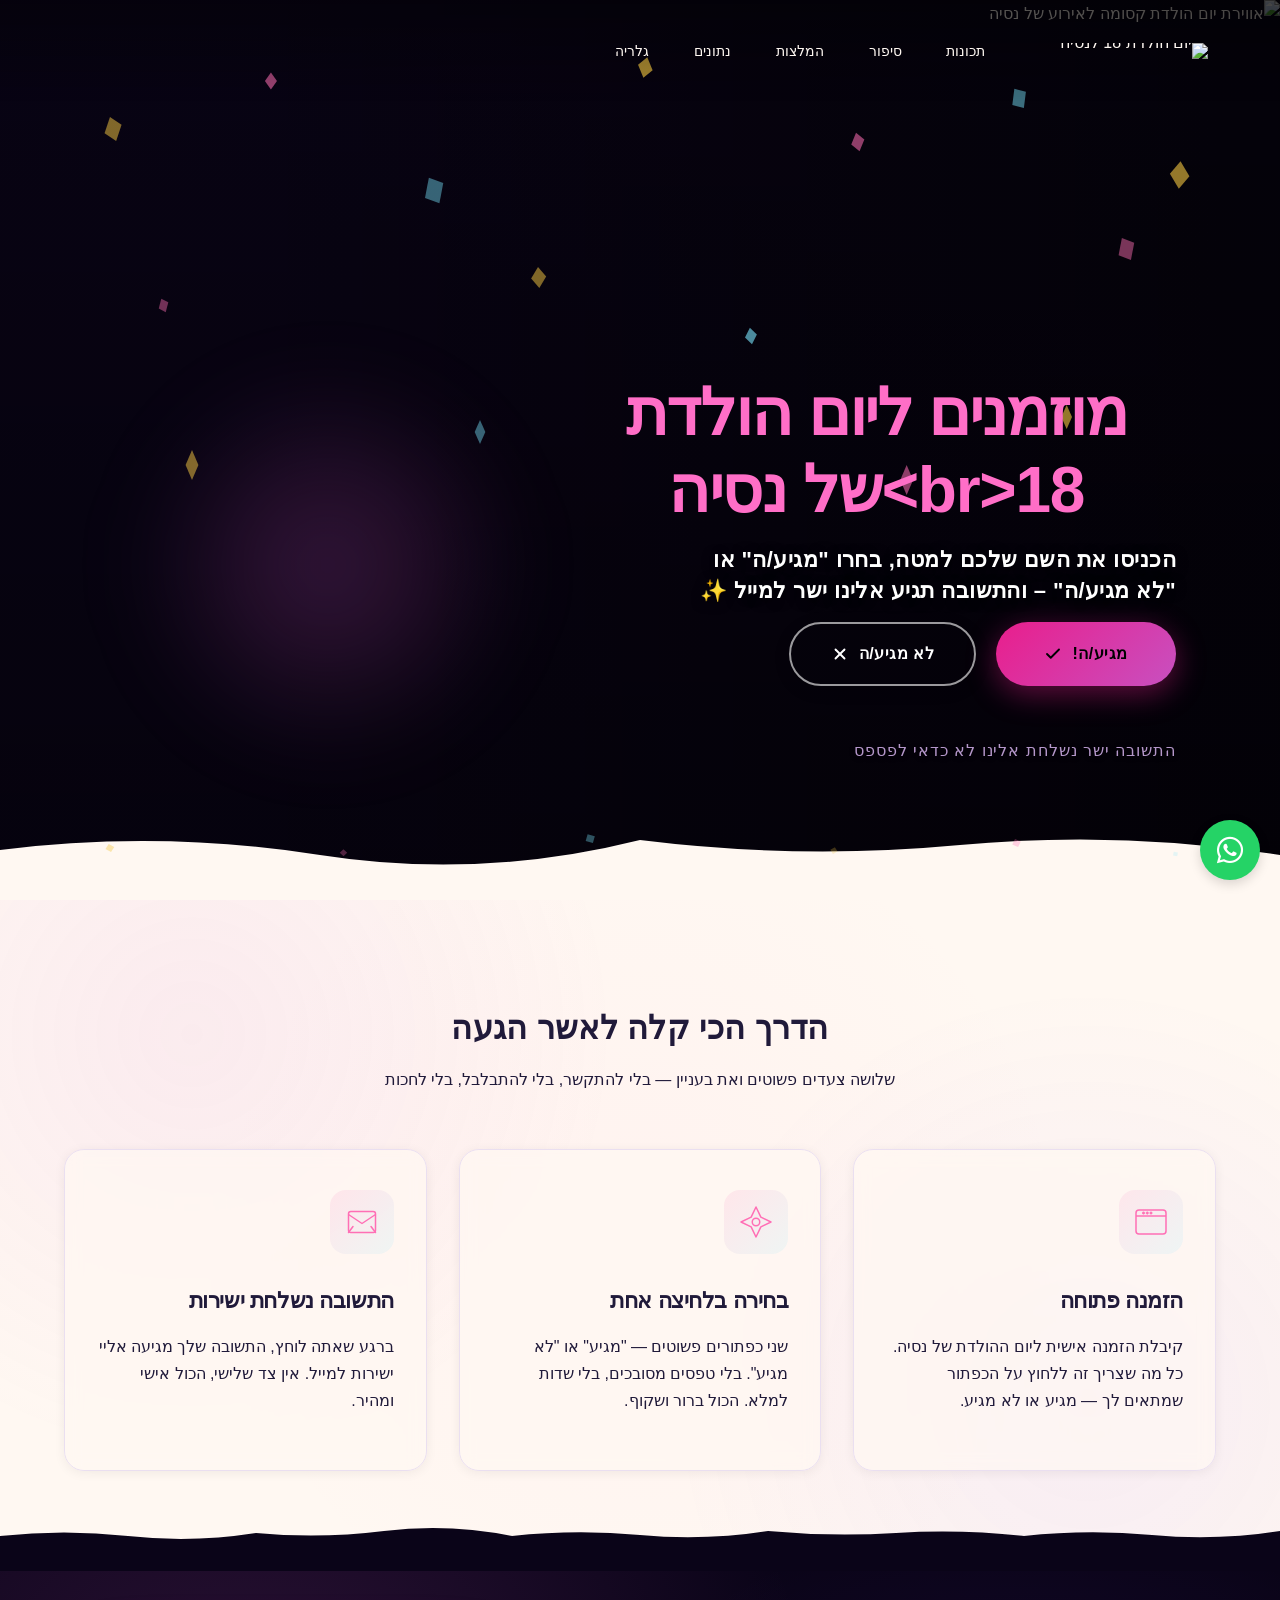
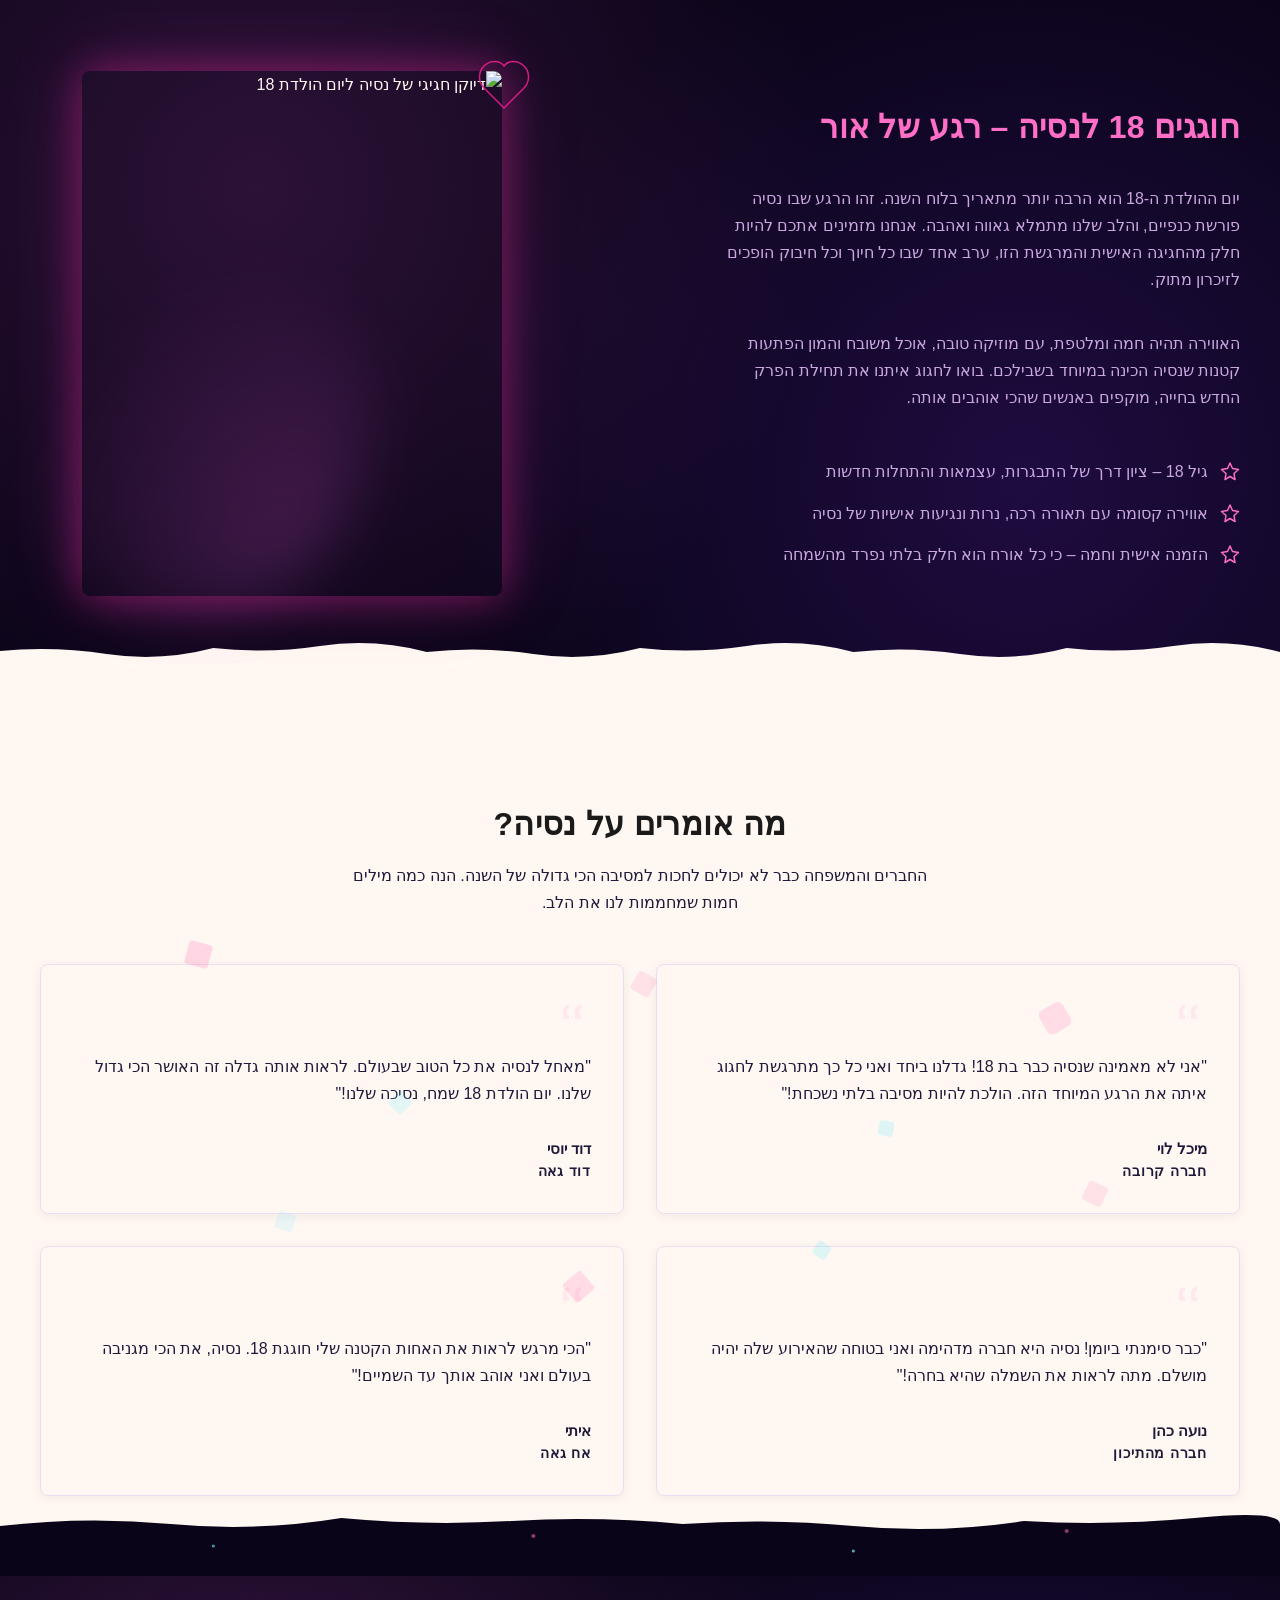
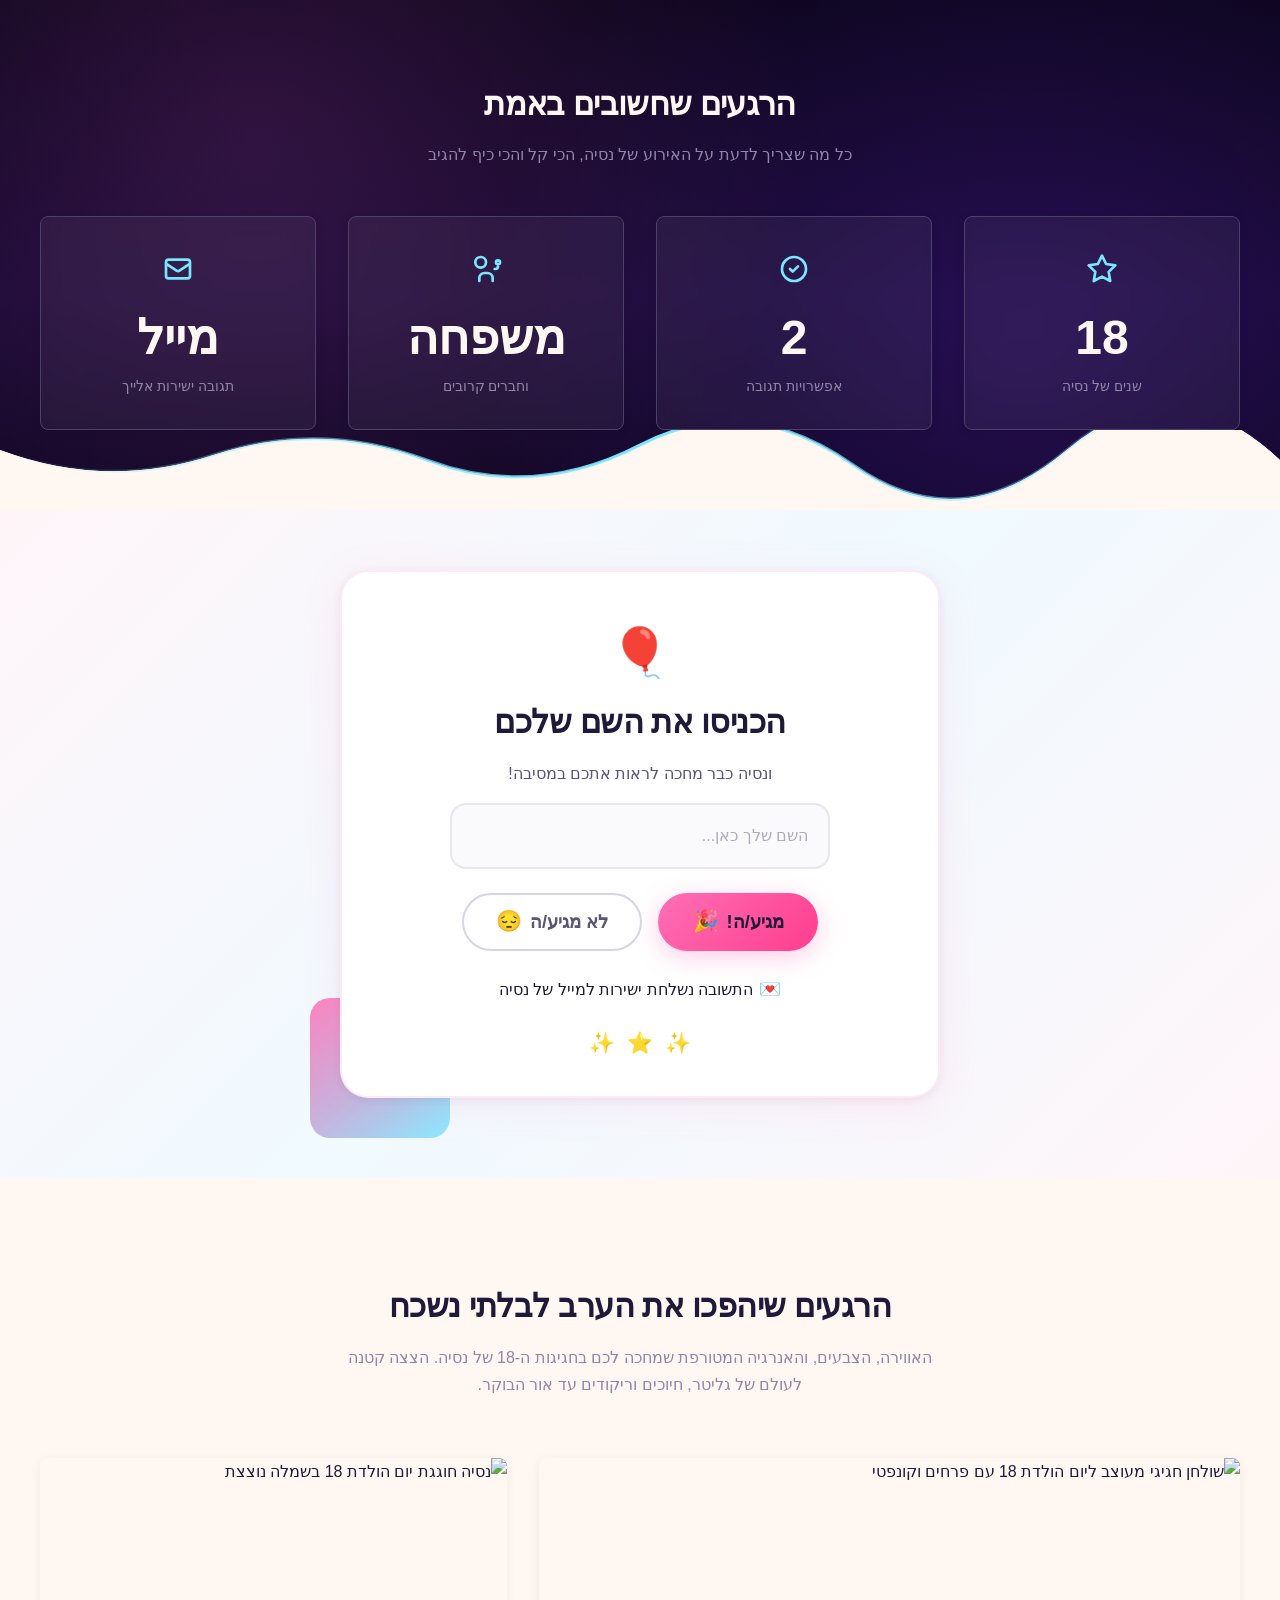
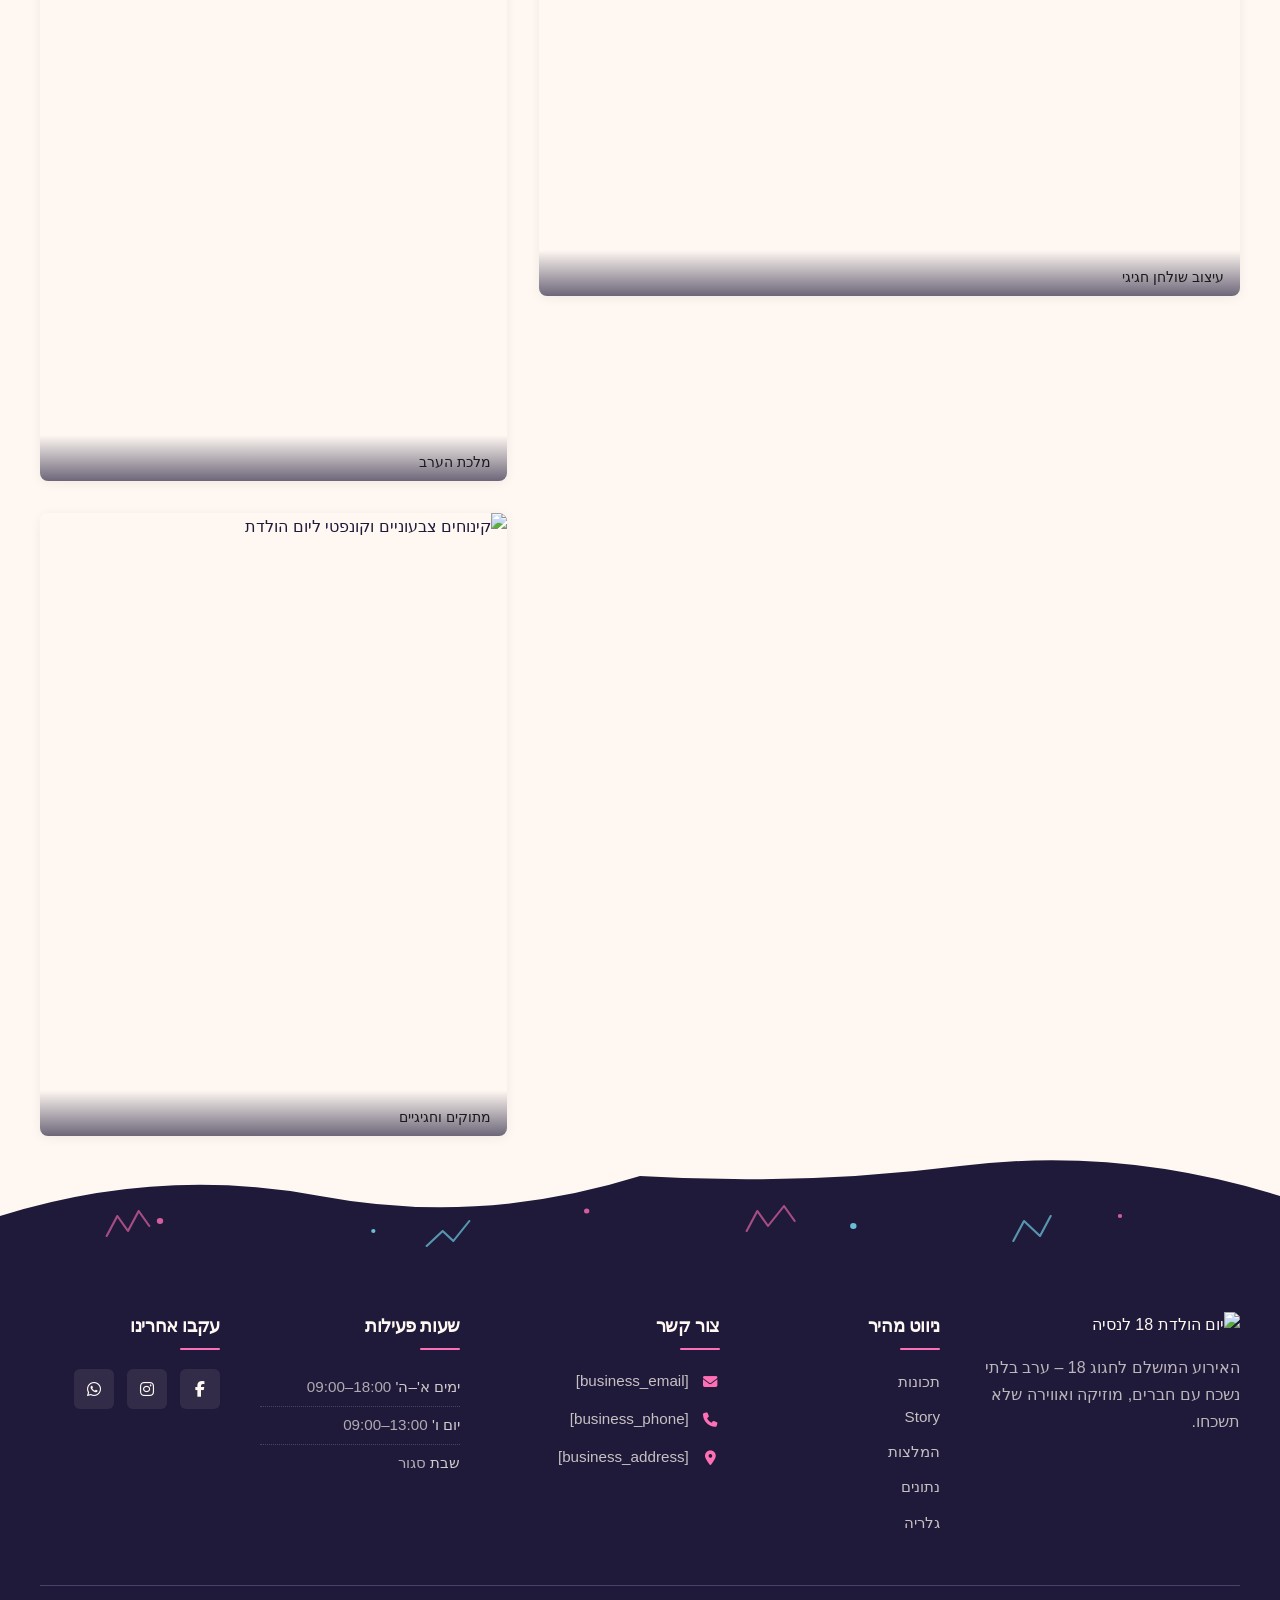
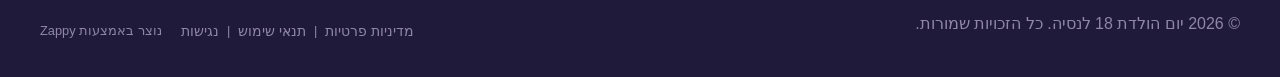
==== commit 268b3c6d: "Background sync: Progressive GitHub Sync" ====
--- a/index.html
+++ b/index.html
@@ -868,7 +868,7 @@
   <!-- Content Overlay Group - Lower Start Quadrant -->
   <div class="hero-overlay">
     <div class="hero-text-block">
-      <h1 class="hero-title">מוזמנים ליום הולדת 18&lt;br&gt;של נסיה</h1>
+      <h1 class="hero-title" style="font-size: 64px; text-align: center; line-height: 1.2">מוזמנים ליום הולדת 18&lt;br&gt;של נסיה</h1>
       <h3 class="hero-subtitle">הכניסו את השם שלכם למטה, בחרו "מגיע/ה" או "לא מגיע/ה" – והתשובה תגיע אלינו ישר למייל ✨</h3>
       
       <div class="hero-cta-group">
--- a/styles.css
+++ b/styles.css
@@ -1,5 +1,3 @@
-
-
 /* Self-hosted fonts (Inter + Rubik for multi-language support) */
 
 /* Inter font (English / LTR languages) */
@@ -67,6 +65,7 @@
   font-display: swap;
   src: url('assets/fonts/Rubik-Bold.woff2') format('woff2');
 }
+
 :root {
   --primary: #201A3A;
   --secondary: #FF6FB5;
@@ -211,29 +210,35 @@
 }
 
 @media (max-width: 1024px) {
-  h1 { font-size: 36px !important; }
-  h2 { font-size: 28px !important; }
-  h3 { font-size: 20px !important; }
-  p  { font-size: 15px !important; }
+h1 { font-size: 36px !important; }
+
+h2 { font-size: 28px !important; }
+
+h3 { font-size: 20px !important; }
+
+p  { font-size: 15px !important; }
 }
 
 @media (max-width: 768px) {
-  h1 {
+h1 {
     font-size: 28px !important;
     margin-bottom: 1rem !important;
     margin-top: 0.5rem !important;
   }
-  h2 {
+
+h2 {
     font-size: 22px !important;
     margin-bottom: 1rem !important;
     margin-top: 0.5rem !important;
   }
-  h3 {
+
+h3 {
     font-size: 18px !important;
     margin-bottom: 1rem !important;
     margin-top: 0.5rem !important;
   }
-  p  { font-size: 14px !important; }
+
+p  { font-size: 14px !important; }
 }
 
 .container {
@@ -329,62 +334,104 @@
 
 /* Navbar Styles */
 .navbar { position: sticky; top: 0; z-index: 1000; background: #201A3A; display: flex; align-items: center; justify-content: space-between; max-width: 1200px; margin: 0 auto; padding: 1rem 2rem; }
+
 .nav-container { display: flex; align-items: center; justify-content: space-between; width: 100%; gap: 2rem; }
+
 .nav-brand { display: flex; align-items: center; }
+
 .logo { max-height: 40px; height: auto; }
+
 .mobile-toggle { display: none; background: none; border: none; cursor: pointer; padding: 0.5rem; color: #FFF8F2; }
+
 .phone-header-btn { display: none; background: none; border: none; cursor: pointer; padding: 0.5rem; color: #FFF8F2; }
+
 .nav-menu { display: flex; list-style: none; gap: 2rem; margin: 0; padding: 0; }
+
 .nav-menu li a:not(.nav-cta-btn):not(.cta-button) { text-decoration: none; color: #FFF8F2; font-weight: 500; transition: color 0.3s; }
+
 .nav-menu li a:not(.nav-cta-btn):not(.cta-button):hover { color: #201A3A; }
+
 .nav-cta-container { margin-left: auto; display: flex; align-items: center; }
+
 .nav-cta-btn { background: #201A3A; color: #FFF8F2; padding: 0.75rem 1.5rem; border-radius: 6px; text-decoration: none; font-weight: 600; transition: opacity 0.3s; }
+
 .nav-cta-btn:hover { opacity: 0.9; }
+
 @media (max-width: 768px) {
-  /* Mobile logo sizing - max height 40px */
+/* Mobile logo sizing - max height 40px */
   .logo { max-width: 140px; max-height: 40px; width: auto; height: auto; }
-  .mobile-toggle { display: flex; align-items: center; justify-content: center; }
-  .phone-header-btn { display: flex; align-items: center; justify-content: center; }
-  .nav-menu { position: fixed; top: 60px; left: 0; right: 0; background: #201A3A; flex-direction: column; padding: 1rem; display: none; box-shadow: 0 4px 6px rgba(0,0,0,0.1); }
-  .nav-menu.active { display: flex; }
-  .nav-menu li a:not(.nav-cta-btn):not(.cta-button) { padding: 0.75rem 0; color: #FFF8F2; }
-  /* Hide CTA button but show language switcher on mobile */
+
+.mobile-toggle { display: flex; align-items: center; justify-content: center; }
+
+.phone-header-btn { display: flex; align-items: center; justify-content: center; }
+
+.nav-menu { position: fixed; top: 60px; left: 0; right: 0; background: #201A3A; flex-direction: column; padding: 1rem; display: none; box-shadow: 0 4px 6px rgba(0,0,0,0.1); }
+
+.nav-menu.active { display: flex; }
+
+.nav-menu li a:not(.nav-cta-btn):not(.cta-button) { padding: 0.75rem 0; color: #FFF8F2; }
+
+/* Hide CTA button but show language switcher on mobile */
   .nav-cta-container { display: flex; position: absolute; top: 50%; transform: translateY(-50%); background: transparent; padding: 0; margin: 0; }
-  .nav-cta-container .nav-cta-btn { display: none; }
-  /* LTR: position before phone button on right */
+
+.nav-cta-container .nav-cta-btn { display: none; }
+
+/* LTR: position before phone button on right */
   html[dir="ltr"] .nav-cta-container { right: 30px; left: auto; }
-  /* RTL: position before phone button on left */
+
+/* RTL: position before phone button on left */
   html[dir="rtl"] .nav-cta-container { left: 30px; right: auto; }
 }
+
 .navbar { position: sticky; top: 0; z-index: 1000; background: #201A3A; display: flex; align-items: center; justify-content: space-between; max-width: 1200px; margin: 0 auto; padding: 1rem 2rem; }
+
 .nav-container { display: flex; align-items: center; justify-content: space-between; width: 100%; gap: 2rem; }
+
 .nav-brand { display: flex; align-items: center; }
+
 .logo { max-height: 40px; height: auto; }
+
 .mobile-toggle { display: none; background: none; border: none; cursor: pointer; padding: 0.5rem; color: #FFF8F2; }
+
 .phone-header-btn { display: none; background: none; border: none; cursor: pointer; padding: 0.5rem; color: #FFF8F2; }
+
 .nav-menu { display: flex; list-style: none; gap: 2rem; margin: 0; padding: 0; }
+
 .nav-menu li a:not(.nav-cta-btn):not(.cta-button) { text-decoration: none; color: #FFF8F2; font-weight: 500; transition: color 0.3s; }
+
 .nav-menu li a:not(.nav-cta-btn):not(.cta-button):hover { color: #201A3A; }
+
 .nav-cta-container { margin-left: auto; display: flex; align-items: center; }
+
 .nav-cta-btn { background: #201A3A; color: #FFF8F2; padding: 0.75rem 1.5rem; border-radius: 6px; text-decoration: none; font-weight: 600; transition: opacity 0.3s; }
+
 .nav-cta-btn:hover { opacity: 0.9; }
+
 @media (max-width: 768px) {
-  /* Mobile logo sizing - max height 40px */
+/* Mobile logo sizing - max height 40px */
   .logo { max-width: 140px; max-height: 40px; width: auto; height: auto; }
-  .mobile-toggle { display: flex; align-items: center; justify-content: center; }
-  .phone-header-btn { display: flex; align-items: center; justify-content: center; }
-  .nav-menu { position: fixed; top: 60px; left: 0; right: 0; background: #201A3A; flex-direction: column; padding: 1rem; display: none; box-shadow: 0 4px 6px rgba(0,0,0,0.1); }
-  .nav-menu.active { display: flex; }
-  .nav-menu li a:not(.nav-cta-btn):not(.cta-button) { padding: 0.75rem 0; color: #FFF8F2; }
-  /* Hide CTA button but show language switcher on mobile */
+
+.mobile-toggle { display: flex; align-items: center; justify-content: center; }
+
+.phone-header-btn { display: flex; align-items: center; justify-content: center; }
+
+.nav-menu { position: fixed; top: 60px; left: 0; right: 0; background: #201A3A; flex-direction: column; padding: 1rem; display: none; box-shadow: 0 4px 6px rgba(0,0,0,0.1); }
+
+.nav-menu.active { display: flex; }
+
+.nav-menu li a:not(.nav-cta-btn):not(.cta-button) { padding: 0.75rem 0; color: #FFF8F2; }
+
+/* Hide CTA button but show language switcher on mobile */
   .nav-cta-container { display: flex; position: absolute; top: 50%; transform: translateY(-50%); background: transparent; padding: 0; margin: 0; }
-  .nav-cta-container .nav-cta-btn { display: none; }
-  /* LTR: position before phone button on right */
+
+.nav-cta-container .nav-cta-btn { display: none; }
+
+/* LTR: position before phone button on right */
   html[dir="ltr"] .nav-cta-container { right: 30px; left: auto; }
-  /* RTL: position before phone button on left */
+
+/* RTL: position before phone button on left */
   html[dir="rtl"] .nav-cta-container { left: 30px; right: auto; }
 }
-
 
 /* ============================================
    NAVBAR LAYOUT - POST-GENERATION FIXES
@@ -451,6 +498,7 @@
 .nav-menu a:focus:not(:focus-visible) {
   outline: none;
 }
+
 .navbar a:focus-visible,
 .navbar button:focus-visible,
 .nav-menu a:focus-visible {
@@ -559,6 +607,7 @@
 .nav-cta-container .zappy-search-container {
   align-self: center;
 }
+
 .nav-cta-container p {
   margin: 0 !important;
 }
@@ -720,7 +769,7 @@
 }
 
 @media (min-width: 769px) {
-  .nav-dropdown:hover > .dropdown-menu {
+.nav-dropdown:hover > .dropdown-menu {
     display: block;
   }
 }
@@ -1486,7 +1535,6 @@
 /* Post-generation fix: Remove main element margin-top and padding-top */
 main:not(.courses-page-main) { margin-top: 0 !important; padding-top: 0 !important; }
 
-
 /* Footer Styles */
 /* ===== FOOTER STYLES ===== */
 :root {
@@ -1810,34 +1858,34 @@
 }
 
 @media (min-width: 769px) and (max-width: 1024px) {
-  .footer-grid {
+.footer-grid {
     grid-template-columns: repeat(3, 1fr);
   }
 
-  .footer-brand-col {
+.footer-brand-col {
     grid-column: span 3;
     text-align: center;
   }
 
-  .footer-brand-col .logo {
+.footer-brand-col .logo {
     margin: 0 auto 1rem;
   }
 
-  .footer-col h4::after {
+.footer-col h4::after {
     right: 50%;
     transform: translateX(50%);
   }
 }
 
 @media (min-width: 1025px) {
-  .footer-grid {
+.footer-grid {
     grid-template-columns: 1.3fr 0.9fr 1.1fr 1fr 0.9fr;
   }
 }
-
 
 /* V2 Decorative Helpers — quote marks */
 :root { --decorative-quote-color: var(--accent, #b48b59); --decorative-quote-font: var(--accent-font, var(--font-display, serif)); }
+
 blockquote::before, .quote::before, [data-quote]::before {
   content: "\201C";
   font-family: var(--decorative-quote-font);
@@ -1848,6 +1896,7 @@
   vertical-align: -0.4em;
   display: inline-block;
 }
+
 blockquote::after, .quote::after, [data-quote]::after {
   content: "\201D";
   font-family: var(--decorative-quote-font);
@@ -1858,7 +1907,9 @@
   vertical-align: -0.6em;
   display: inline-block;
 }
+
 html[dir="rtl"] blockquote::before, html[dir="rtl"] .quote::before, html[dir="rtl"] [data-quote]::before { content: "\201D"; }
+
 html[dir="rtl"] blockquote::after, html[dir="rtl"] .quote::after, html[dir="rtl"] [data-quote]::after { content: "\201C"; }
 
 /* V2 Decorative Helpers — section divider flourish */
@@ -1891,15 +1942,17 @@
   pointer-events: none;
   z-index: 2;
 }
+
 .scroll-cue svg, [data-scroll-cue] svg { width: 1rem; height: 1rem; opacity: 0.7; }
+
 @media (prefers-reduced-motion: no-preference) {
-  .scroll-cue svg, [data-scroll-cue] svg { animation: decorative-scroll-bounce 2s ease-in-out infinite; }
-}
+.scroll-cue svg, [data-scroll-cue] svg { animation: decorative-scroll-bounce 2s ease-in-out infinite; }
+}
+
 @keyframes decorative-scroll-bounce {
   0%, 100% { transform: translateY(0); }
   50% { transform: translateY(4px); }
 }
-
 
 /* Footer Contrast Guard — overrides dark-on-dark text */
 .site-footer .contact-list a,
@@ -1913,16 +1966,20 @@
 .site-footer .footer-bottom span:not(.separator) {
   color: #8F86A8 !important;
 }
+
 .site-footer .contact-list a:hover,
 .site-footer .footer-legal a:hover,
 .site-footer .footer-bottom a:hover {
   color: #FFF8F2 !important;
 }
+
 .site-footer .footer-legal .separator {
   color: #4B4269 !important;
 }
+
 /* Footer contact alignment fix */
 .footer-contact li > a { display: flex; align-items: flex-start; gap: inherit; }
+
 /* RTL footer contact: icon on the right (start) side, text on the left */
 html[dir="rtl"] .footer-contact li,
 html[dir="rtl"] .site-footer .footer-contact li,
@@ -1930,14 +1987,22 @@
   flex-direction: row !important;
   justify-content: flex-start !important;
 }
+
 html[dir="rtl"] .footer-contact .contact-icon { order: 0 !important; }
+
 html[dir="rtl"] .footer-contact .contact-text { order: 1 !important; }
+
 html[dir="rtl"] .footer-contact li > a { flex-direction: row !important; }
+
 /* Sticky footer guard for short pages */
 html, body { min-height: 100%; }
+
 body { min-height: 100vh; display: flex; flex-direction: column; }
+
 main { flex: 1 0 auto; }
+
 .site-footer { flex-shrink: 0; }
+
 /* hero */
 .index-hero-section {
   position: relative;
@@ -2175,13 +2240,22 @@
     height: 60px;
   }
 }
-/* ZAPPY_POSTGEN_GUARD_HERO_FONT_CAP:index-hero */
-.hero h1, .hero-section h1, [class*="hero-"] h1, [class~="hero"] h1, .hero .hero-title, .hero-title { font-size: 48px !important; line-height: 1.2 !important; }
+
+.hero h1, .hero-section h1, [class*="hero-"] h1, [class~="hero"] h1, .hero .hero-title, .hero-title {
+  font-size: 64px !important;
+  line-height: 1.2 !important;
+}
+
 @media (max-width: 1024px) {
-  .hero h1, .hero-section h1, [class*="hero-"] h1, [class~="hero"] h1, .hero .hero-title, .hero-title { font-size: 36px !important; }
-}
+.hero h1, .hero-section h1, [class*="hero-"] h1, [class~="hero"] h1, .hero .hero-title, .hero-title {
+  font-size: 64px !important;
+}
+}
+
 @media (max-width: 768px) {
-  .hero h1, .hero-section h1, [class*="hero-"] h1, [class~="hero"] h1, .hero .hero-title, .hero-title { font-size: 28px !important; }
+.hero h1, .hero-section h1, [class*="hero-"] h1, [class~="hero"] h1, .hero .hero-title, .hero-title {
+  font-size: 64px !important;
+}
 }
 
 /* ZAPPY_POSTGEN_GUARD_HERO_TYPO:דף הבית-hero (index-hero) — stripped 1 jarring hero headline effect(s) */
@@ -2697,24 +2771,24 @@
 }
 
 @media (max-width: 768px) {
-  .index-testimonials-section {
+.index-testimonials-section {
     padding: 60px 16px 60px;
   }
 
-  .index-testimonials-section__title {
+.index-testimonials-section__title {
     font-size: 2rem;
   }
 
-  .index-testimonials-section__grid {
+.index-testimonials-section__grid {
     grid-template-columns: 1fr !important;
     gap: 24px;
   }
 
-  .index-testimonials-section__card {
+.index-testimonials-section__card {
     padding: 24px;
   }
 
-  .index-testimonials-section__confetti {
+.index-testimonials-section__confetti {
     display: none;
   }
 }
@@ -3262,13 +3336,10 @@
   }
 }
 
-
-
 /* Global font override - exclude icon fonts and special elements */
 *:not(.fas):not(.far):not(.fab):not(.fa):not([class*="fa-"]):not(.iconify):not([class*="icon"]):not(code):not(pre):not(i[class*="fa"]) {
   font-family: 'Rubik', sans-serif !important;
 }
-
 
 /* Logo size constraint - enforce max-height only */
 .logo, img.logo, .logo img, .logo-link img, .nav-brand img {
@@ -3278,16 +3349,17 @@
   object-fit: contain !important;
 }
 
-
 /* Footer contact alignment fix */
 .footer-contact li > a { display: flex; align-items: flex-start; gap: inherit; }
 
 /* RTL footer contact: icon on the right (start) side, text on the left */
 html[dir="rtl"] .footer-contact li, html[dir="rtl"] .site-footer .footer-contact li, html[dir="rtl"] .site-footer .footer-col:nth-child(3) .footer-contact li { flex-direction: row !important; justify-content: flex-start !important; }
+
 html[dir="rtl"] .footer-contact .contact-icon { order: 0 !important; }
+
 html[dir="rtl"] .footer-contact .contact-text { order: 1 !important; }
+
 html[dir="rtl"] .footer-contact li > a { flex-direction: row !important; }
-
 
 /* ============================================
    MOBILE RESPONSIVE FIXES (Auto-generated)
@@ -3521,85 +3593,125 @@
 
 /* === NAVBAR STYLE OVERRIDES START === */
 .navbar { background-color: transparent !important; background-image: linear-gradient(to bottom, rgba(0,0,0,var(--nav-overlay-opacity,0.35)), transparent) !important; transition: background-color 0.3s ease, background-image 0.3s ease, backdrop-filter 0.3s ease, -webkit-backdrop-filter 0.3s ease, box-shadow 0.3s ease !important; }
+
 .zappy-catalog-menu, #zappy-catalog-menu { background-image: linear-gradient(to bottom, rgba(0,0,0,var(--nav-overlay-opacity,0.35)), transparent) !important; transition: background 0.3s ease, background-image 0.3s ease, backdrop-filter 0.3s ease, -webkit-backdrop-filter 0.3s ease !important;}
+
 .navbar .nav-menu > li > a,
 .navbar .nav-menu > .nav-item > a,
 .navbar .nav-link,
 .navbar .navbar-nav .nav-link,
 .navbar a:not(.nav-cta-btn) { color: #FFF8F2 !important; }
+
 .navbar .nav-menu > li > a:hover,
 .navbar .nav-menu > .nav-item > a:hover,
 .navbar .nav-link:hover,
 .navbar a:not(.nav-cta-btn):hover { color: #7AE7FF !important; }
+
 .navbar .navbar-brand, .navbar .navbar-brand a { color: #FFF8F2 !important; }
+
 .navbar .dropdown-toggle { color: #FFF8F2 !important; }
+
 .navbar .dropdown-toggle:hover { color: #7AE7FF !important; }
+
 .navbar .mobile-hamburger-btn, .navbar .mobile-close-btn { color: #FFF8F2 !important; }
+
 .navbar-toggler { color: #FFF8F2 !important; border-color: #FFF8F244 !important; }
+
 .navbar-toggler-icon { background-image: url("data:image/svg+xml,%3csvg xmlns='http://www.w3.org/2000/svg' viewBox='0 0 30 30'%3e%3cpath stroke='%23FFF8F2' stroke-linecap='round' stroke-miterlimit='10' stroke-width='2' d='M4 7h22M4 15h22M4 23h22'/%3e%3c/svg%3e") !important; }
+
 .navbar .dropdown-menu { background-color: #201A3A !important; }
+
 .navbar .dropdown-menu li a,
 .navbar .dropdown-menu .dropdown-item { color: #FFF8F2 !important; }
+
 .navbar .dropdown-menu li a:hover,
 .navbar .dropdown-menu .dropdown-item:hover { color: #7AE7FF !important; background-color: rgba(128,128,128,0.1) !important; }
+
 .navbar .sub-menu,
 .navbar ul.sub-menu,
 nav.navbar .sub-menu { background-color: #201A3A !important; }
+
 .navbar .sub-menu a,
 .navbar .sub-menu li a,
 .navbar .nav-menu .sub-menu a,
 .navbar .nav-menu .sub-menu li a,
 .navbar .zappy-products-dropdown .sub-menu a,
 nav.navbar .sub-menu li a { color: #FFF8F2 !important; }
+
 .navbar .sub-menu a:hover,
 .navbar .sub-menu li a:hover,
 nav.navbar .sub-menu li a:hover { color: #7AE7FF !important; background-color: rgba(128,128,128,0.1) !important; }
+
 .navbar .mobile-submenu-toggle { color: #FFF8F2 !important; }
+
 .navbar .phone-header-btn { color: #FFF8F2 !important; }
+
 .navbar .nav-search-input,
 .navbar .nav-search-box .nav-search-input { color: #201A3A !important; }
+
 .navbar .nav-search-input::placeholder { color: var(--text-muted, rgba(128,128,128,0.6)) !important; }
+
 @media (min-width: 769px) {
-  .navbar .nav-search-box .nav-search-btn { color: #201A3A !important; }
-  .navbar .nav-search-box .nav-search-btn svg { stroke: #201A3A !important; fill: none !important; }
-}
+.navbar .nav-search-box .nav-search-btn { color: #201A3A !important; }
+
+.navbar .nav-search-box .nav-search-btn svg { stroke: #201A3A !important; fill: none !important; }
+}
+
 .navbar .nav-search-result-name { color: #201A3A !important; }
+
 .navbar .nav-search-result-item a { color: #201A3A !important; }
+
 .navbar .nav-search-result-price { color: var(--accent, var(--primary)) !important; }
+
 .navbar .nav-search-no-results,
 .navbar .search-no-results { color: var(--text-muted, rgba(128,128,128,0.6)) !important; }
+
 .zappy-catalog-menu, #zappy-catalog-menu { background: transparent !important; }
+
 .zappy-catalog-menu .catalog-menu-item,
 .zappy-catalog-menu .catalog-menu-all { color: #FFF8F2 !important; }
+
 .zappy-catalog-menu .catalog-menu-item:hover,
 .zappy-catalog-menu .catalog-menu-all:hover { color: #7AE7FF !important; background: rgba(128,128,128,0.1) !important; }
+
 .navbar .cart-link.nav-cart,
 .navbar .login-link.nav-login,
 .navbar .nav-search-toggle,
 .navbar .search-toggle { background: var(--bg-light, #ffffff) !important; color: #201A3A !important; }
+
 .navbar .cart-link.nav-cart:hover,
 .navbar .login-link.nav-login:hover,
 .navbar .nav-search-toggle:hover,
 .navbar .search-toggle:hover { background: rgba(128,128,128,0.15) !important; color: #201A3A !important; }
+
 .navbar .cart-link.nav-cart svg, .navbar .login-link.nav-login svg, .navbar .nav-search-toggle svg, .navbar .search-toggle svg { color: inherit !important; fill: none !important; stroke: currentColor !important; }
 
 @media (min-width: 769px) {
-  .navbar:not(.scrolled) .dropdown-menu { background-color: #201A3A !important; }
-  .navbar:not(.scrolled) .dropdown-menu li a,
+.navbar:not(.scrolled) .dropdown-menu { background-color: #201A3A !important; }
+
+.navbar:not(.scrolled) .dropdown-menu li a,
   .navbar:not(.scrolled) .dropdown-menu .dropdown-item { color: #FFF8F2 !important; }
-  .navbar:not(.scrolled) .dropdown-menu li a:hover,
+
+.navbar:not(.scrolled) .dropdown-menu li a:hover,
   .navbar:not(.scrolled) .dropdown-menu .dropdown-item:hover { color: var(--nav-text-hover, var(--accent)) !important; }
-  .navbar:not(.scrolled) .sub-menu { background-color: #201A3A !important; }
-  .navbar:not(.scrolled) .sub-menu a,
+
+.navbar:not(.scrolled) .sub-menu { background-color: #201A3A !important; }
+
+.navbar:not(.scrolled) .sub-menu a,
   .navbar:not(.scrolled) .sub-menu li a,
   .navbar:not(.scrolled) .nav-menu .sub-menu a,
   .navbar:not(.scrolled) .zappy-products-dropdown .sub-menu a { color: #FFF8F2 !important; }
-  .navbar:not(.scrolled) .sub-menu a:hover,
+
+.navbar:not(.scrolled) .sub-menu a:hover,
   .navbar:not(.scrolled) .sub-menu li a:hover { color: var(--nav-text-hover, var(--accent)) !important; }
 }
+
 .navbar.scrolled { background-color: rgba(32,26,58,0.85) !important; background-image: none !important; backdrop-filter: blur(12px) !important; -webkit-backdrop-filter: blur(12px) !important; box-shadow: 0 2px 16px rgba(0,0,0,0.12) !important; }
+
 .navbar.scrolled::before, .navbar.scrolled::after { background: transparent !important; opacity: 0 !important; }
+
 .navbar.scrolled ~ .zappy-catalog-menu, .navbar.scrolled ~ #zappy-catalog-menu, .zappy-catalog-menu.scrolled, #zappy-catalog-menu.scrolled { background: rgba(32,26,58,0.85) !important; background-image: none !important; backdrop-filter: blur(12px) !important; -webkit-backdrop-filter: blur(12px) !important; }
+
 .zappy-catalog-menu.scrolled .catalog-menu-item,
 .zappy-catalog-menu.scrolled .catalog-menu-all,
 #zappy-catalog-menu.scrolled .catalog-menu-item,
@@ -3608,6 +3720,7 @@
 .navbar.scrolled ~ .zappy-catalog-menu .catalog-menu-all,
 .navbar.scrolled ~ #zappy-catalog-menu .catalog-menu-item,
 .navbar.scrolled ~ #zappy-catalog-menu .catalog-menu-all { color: var(--frosted-text, #FFF8F2) !important; }
+
 .zappy-catalog-menu.scrolled .catalog-menu-item:hover,
 .zappy-catalog-menu.scrolled .catalog-menu-all:hover,
 #zappy-catalog-menu.scrolled .catalog-menu-item:hover,
@@ -3616,62 +3729,84 @@
 .navbar.scrolled ~ .zappy-catalog-menu .catalog-menu-all:hover,
 .navbar.scrolled ~ #zappy-catalog-menu .catalog-menu-item:hover,
 .navbar.scrolled ~ #zappy-catalog-menu .catalog-menu-all:hover { color: var(--nav-text-hover, var(--accent)) !important; }
+
 .navbar.scrolled .nav-menu > li > a,
 .navbar.scrolled .nav-menu > .nav-item > a,
 .navbar.scrolled .nav-link,
 .navbar.scrolled a:not(.nav-cta-btn) { color: var(--frosted-text, #FFF8F2) !important; }
+
 .navbar.scrolled .nav-menu > li > a:hover,
 .navbar.scrolled .nav-menu > .nav-item > a:hover,
 .navbar.scrolled .nav-link:hover,
 .navbar.scrolled a:not(.nav-cta-btn):hover { color: var(--nav-text-hover, var(--accent)) !important; }
+
 .navbar.scrolled .navbar-brand, .navbar.scrolled .navbar-brand a { color: var(--frosted-text, #FFF8F2) !important; }
+
 .navbar.scrolled .dropdown-toggle { color: var(--frosted-text, #FFF8F2) !important; }
+
 .navbar.scrolled .mobile-hamburger-btn, .navbar.scrolled .mobile-close-btn { color: var(--frosted-text, #FFF8F2) !important; }
+
 .navbar.scrolled .phone-header-btn { color: var(--frosted-text, #FFF8F2) !important; }
+
 .navbar.scrolled .mobile-toggle { color: var(--frosted-text, #FFF8F2) !important; }
+
 .navbar.scrolled .mobile-toggle svg { color: inherit !important; }
+
 .navbar.scrolled .mobile-toggle svg path { stroke: currentColor !important; }
+
 .navbar.scrolled .mobile-hamburger-btn svg,
 .navbar.scrolled .mobile-close-btn svg,
 .navbar.scrolled .phone-header-btn svg,
 .navbar.scrolled .navbar-brand svg,
 .navbar.scrolled .logo-link svg { color: inherit !important; stroke: currentColor !important; }
+
 .navbar.scrolled .mobile-hamburger-btn svg path,
 .navbar.scrolled .mobile-close-btn svg path,
 .navbar.scrolled .phone-header-btn svg path,
 .navbar.scrolled .navbar-brand svg path,
 .navbar.scrolled .logo-link svg path { stroke: currentColor !important; }
+
 .navbar.scrolled .nav-search-btn { color: var(--frosted-text, #FFF8F2) !important; }
+
 .navbar.scrolled .nav-search-btn svg { stroke: var(--frosted-text, #FFF8F2) !important; fill: none !important; }
+
 @media (min-width: 769px) {
-  .navbar.scrolled .sub-menu,
+.navbar.scrolled .sub-menu,
   .navbar.scrolled ul.sub-menu,
   nav.navbar.scrolled .sub-menu { background-color: var(--bg-light, #ffffff) !important; border-radius: 8px !important; box-shadow: 0 4px 20px rgba(0,0,0,0.15) !important; }
-  .navbar.scrolled .sub-menu a,
+
+.navbar.scrolled .sub-menu a,
   .navbar.scrolled .sub-menu li a,
   .navbar.scrolled .nav-menu .sub-menu a,
   .navbar.scrolled .nav-menu .sub-menu li a,
   .navbar.scrolled .zappy-products-dropdown .sub-menu a,
   nav.navbar.scrolled .sub-menu li a { color: #201A3A !important; }
-  .navbar.scrolled .sub-menu a:hover,
+
+.navbar.scrolled .sub-menu a:hover,
   .navbar.scrolled .sub-menu li a:hover,
   .navbar.scrolled .nav-menu .sub-menu a:hover,
   nav.navbar.scrolled .sub-menu li a:hover { color: #7AE7FF !important; background-color: rgba(128,128,128,0.1) !important; }
-  .navbar.scrolled .dropdown-menu { background-color: var(--bg-light, #ffffff) !important; }
-  .navbar.scrolled .dropdown-menu li a,
+
+.navbar.scrolled .dropdown-menu { background-color: var(--bg-light, #ffffff) !important; }
+
+.navbar.scrolled .dropdown-menu li a,
   .navbar.scrolled .dropdown-menu .dropdown-item { color: #201A3A !important; }
-  .navbar.scrolled .dropdown-menu li a:hover,
+
+.navbar.scrolled .dropdown-menu li a:hover,
   .navbar.scrolled .dropdown-menu .dropdown-item:hover { color: #7AE7FF !important; background-color: rgba(128,128,128,0.1) !important; }
-  .navbar.scrolled .mobile-submenu-toggle { color: #201A3A !important; }
+
+.navbar.scrolled .mobile-submenu-toggle { color: #201A3A !important; }
 }
 
 .navbar.scrolled .cart-link.nav-cart,
 .navbar.scrolled .login-link.nav-login,
 .navbar.scrolled .nav-search-toggle,
 .navbar.scrolled .search-toggle { background: var(--bg-light, #ffffff) !important; color: #201A3A !important; }
+
 @media (max-width: 768px) {
-  .navbar { background-color: transparent !important; background-image: none !important; backdrop-filter: none !important; -webkit-backdrop-filter: none !important; box-shadow: none !important; }
-  /* Kill backdrop-filter on EVERY navbar state at mobile (not just base .navbar).
+.navbar { background-color: transparent !important; background-image: none !important; backdrop-filter: none !important; -webkit-backdrop-filter: none !important; box-shadow: none !important; }
+
+/* Kill backdrop-filter on EVERY navbar state at mobile (not just base .navbar).
      A backdrop-filter makes the navbar the containing block for fixed-positioned
      descendants, so the fixed mobile menu's top/bottom resolve against the ~70px
      navbar instead of the viewport and the open menu collapses to a sliver on
@@ -3679,25 +3814,42 @@
      generated ".navbar.scrolled { backdrop-filter: ... !important }" rule. The
      mobile navbar background is solid, so the blur is purely decorative here. */
   .navbar.scrolled, nav.navbar.scrolled, .navbar.active, .navbar.open, .navbar.show, .navbar.menu-open, .zappy-catalog-menu, #zappy-catalog-menu, .zappy-catalog-menu.scrolled, #zappy-catalog-menu.scrolled { backdrop-filter: none !important; -webkit-backdrop-filter: none !important; }
-  .zappy-catalog-menu, #zappy-catalog-menu { background-image: none !important; }
-  .navbar::before, .navbar::after { background: transparent !important; opacity: 0 !important; }
-  body.menu-open .navbar, body.nav-open .navbar, body.mobile-menu-open .navbar, .navbar.scrolled, .navbar.active, .navbar.open, .navbar.show, .navbar.menu-open, .navbar:has(.nav-menu.active), .navbar:has(#navMenu.active), .navbar:has(.mobile-menu.active), .navbar:has(.mobile-toggle.active), .navbar:has(#mobileToggle.active) { background-color: #201A3A !important; }
-  .nav-menu, .nav-menu.active, .nav-menu.nav-menu-active, #navMenu, #navMenu.active, .mobile-menu, .mobile-menu.active, .mobile-nav, .mobile-nav.active { background-color: #201A3A !important; background: #201A3A !important; }
-  .nav-menu.active, .nav-menu.nav-menu-active, #navMenu.active, .mobile-menu.active, .mobile-nav.active { height: calc(100dvh - 70px) !important; max-height: calc(100dvh - 70px) !important; overflow-y: auto !important; }
-  .nav-menu a, .nav-menu > li > a, #navMenu a, #navMenu > li > a { color: #FFF8F2 !important; }
-  .nav-menu a:hover, .nav-menu > li > a:hover { color: #7AE7FF !important; }
-  .nav-menu .dropdown-menu { background: rgba(128,128,128,0.06) !important; }
-  .nav-menu .dropdown-menu a, .nav-menu .dropdown-menu li a { color: #FFF8F2 !important; }
-  .nav-menu .dropdown-menu a:hover { color: #7AE7FF !important; }
-  .nav-menu .sub-menu a { color: #FFF8F2 !important; white-space: normal !important; }
-  .nav-menu .sub-menu a:hover { color: #7AE7FF !important; }
-  .nav-menu > li { position: relative !important; }
-  .navbar .nav-menu .mobile-submenu-toggle { color: #FFF8F2 !important; position: static !important; height: auto !important; flex-shrink: 0 !important; align-self: stretch !important; }
-  .mobile-toggle { color: #FFF8F2 !important; }
-  .mobile-toggle svg { color: inherit !important; }
-  .mobile-toggle svg path { stroke: currentColor !important; }
-  
-  /* When menu is open or navbar is scrolled in mobile, the background is dropdownBg, so text should be mobileMenuText */
+
+.zappy-catalog-menu, #zappy-catalog-menu { background-image: none !important; }
+
+.navbar::before, .navbar::after { background: transparent !important; opacity: 0 !important; }
+
+body.menu-open .navbar, body.nav-open .navbar, body.mobile-menu-open .navbar, .navbar.scrolled, .navbar.active, .navbar.open, .navbar.show, .navbar.menu-open, .navbar:has(.nav-menu.active), .navbar:has(#navMenu.active), .navbar:has(.mobile-menu.active), .navbar:has(.mobile-toggle.active), .navbar:has(#mobileToggle.active) { background-color: #201A3A !important; }
+
+.nav-menu, .nav-menu.active, .nav-menu.nav-menu-active, #navMenu, #navMenu.active, .mobile-menu, .mobile-menu.active, .mobile-nav, .mobile-nav.active { background-color: #201A3A !important; background: #201A3A !important; }
+
+.nav-menu.active, .nav-menu.nav-menu-active, #navMenu.active, .mobile-menu.active, .mobile-nav.active { height: calc(100dvh - 70px) !important; max-height: calc(100dvh - 70px) !important; overflow-y: auto !important; }
+
+.nav-menu a, .nav-menu > li > a, #navMenu a, #navMenu > li > a { color: #FFF8F2 !important; }
+
+.nav-menu a:hover, .nav-menu > li > a:hover { color: #7AE7FF !important; }
+
+.nav-menu .dropdown-menu { background: rgba(128,128,128,0.06) !important; }
+
+.nav-menu .dropdown-menu a, .nav-menu .dropdown-menu li a { color: #FFF8F2 !important; }
+
+.nav-menu .dropdown-menu a:hover { color: #7AE7FF !important; }
+
+.nav-menu .sub-menu a { color: #FFF8F2 !important; white-space: normal !important; }
+
+.nav-menu .sub-menu a:hover { color: #7AE7FF !important; }
+
+.nav-menu > li { position: relative !important; }
+
+.navbar .nav-menu .mobile-submenu-toggle { color: #FFF8F2 !important; position: static !important; height: auto !important; flex-shrink: 0 !important; align-self: stretch !important; }
+
+.mobile-toggle { color: #FFF8F2 !important; }
+
+.mobile-toggle svg { color: inherit !important; }
+
+.mobile-toggle svg path { stroke: currentColor !important; }
+
+/* When menu is open or navbar is scrolled in mobile, the background is dropdownBg, so text should be mobileMenuText */
   .navbar.scrolled .mobile-toggle, .navbar.scrolled .mobile-hamburger-btn, .navbar.scrolled .mobile-close-btn,
   .navbar.scrolled .navbar-brand, .navbar.scrolled .dropdown-toggle, .navbar.scrolled .phone-header-btn,
   body.menu-open .navbar .mobile-toggle, body.nav-open .navbar .mobile-toggle, body.mobile-menu-open .navbar .mobile-toggle,
@@ -3711,7 +3863,8 @@
   .navbar:has(.nav-menu.active) .phone-header-btn, .navbar:has(#navMenu.active) .phone-header-btn, .navbar:has(.mobile-menu.active) .phone-header-btn, .navbar:has(.mobile-toggle.active) .phone-header-btn {
     color: #FFF8F2 !important;
   }
-  .navbar.scrolled .mobile-toggle svg, .navbar.scrolled .mobile-hamburger-btn svg, .navbar.scrolled .mobile-close-btn svg,
+
+.navbar.scrolled .mobile-toggle svg, .navbar.scrolled .mobile-hamburger-btn svg, .navbar.scrolled .mobile-close-btn svg,
   .navbar.scrolled .navbar-brand svg, .navbar.scrolled .dropdown-toggle svg, .navbar.scrolled .phone-header-btn svg,
   body.menu-open .navbar .mobile-toggle svg, body.nav-open .navbar .mobile-toggle svg, body.mobile-menu-open .navbar .mobile-toggle svg,
   .navbar.active .mobile-toggle svg, .navbar.open .mobile-toggle svg, .navbar.show .mobile-toggle svg, .navbar.menu-open .mobile-toggle svg,
@@ -3725,7 +3878,8 @@
     color: #FFF8F2 !important;
     stroke: currentColor !important;
   }
-  .navbar.scrolled .mobile-toggle svg path, .navbar.scrolled .mobile-hamburger-btn svg path, .navbar.scrolled .mobile-close-btn svg path,
+
+.navbar.scrolled .mobile-toggle svg path, .navbar.scrolled .mobile-hamburger-btn svg path, .navbar.scrolled .mobile-close-btn svg path,
   .navbar.scrolled .navbar-brand svg path, .navbar.scrolled .dropdown-toggle svg path, .navbar.scrolled .phone-header-btn svg path,
   body.menu-open .navbar .mobile-toggle svg path, body.nav-open .navbar .mobile-toggle svg path, body.mobile-menu-open .navbar .mobile-toggle svg path,
   .navbar.active .mobile-toggle svg path, .navbar.open .mobile-toggle svg path, .navbar.show .mobile-toggle svg path, .navbar.menu-open .mobile-toggle svg path,
@@ -3738,36 +3892,47 @@
   .navbar:has(.nav-menu.active) .navbar-brand svg path, .navbar:has(#navMenu.active) .navbar-brand svg path, .navbar:has(.mobile-menu.active) .navbar-brand svg path, .navbar:has(.mobile-toggle.active) .navbar-brand svg path {
     stroke: currentColor !important;
   }
-  
-  .navbar.scrolled .mobile-toggle svg { color: inherit !important; }
-  .navbar.scrolled .mobile-toggle svg path { stroke: currentColor !important; }
-  
-  .navbar.scrolled .nav-menu > li > a,
+
+.navbar.scrolled .mobile-toggle svg { color: inherit !important; }
+
+.navbar.scrolled .mobile-toggle svg path { stroke: currentColor !important; }
+
+.navbar.scrolled .nav-menu > li > a,
   .navbar.scrolled .nav-menu > .nav-item > a,
   .navbar.scrolled .nav-link,
   .navbar.scrolled a:not(.nav-cta-btn) { color: #FFF8F2 !important; }
-  .cart-link.nav-cart,
+
+.cart-link.nav-cart,
   .login-link.nav-login,
   .nav-search-toggle,
   .search-toggle { background: var(--bg-light, #ffffff) !important; color: #201A3A !important; }
-  .cart-link.nav-cart svg,
+
+.cart-link.nav-cart svg,
   .login-link.nav-login svg,
   .nav-search-toggle svg,
   .search-toggle svg { stroke: #201A3A !important; color: #201A3A !important; }
-  .mobile-search-panel { color: #FFF8F2 !important; }
-  .mobile-search-panel input { color: #FFF8F2 !important; background: rgba(255,255,255,0.12) !important; }
-  .mobile-search-panel .close-search { color: #FFF8F2 !important; background: rgba(255,255,255,0.15) !important; }
-  .mobile-search-panel .close-search svg { stroke: #FFF8F2 !important; color: #FFF8F2 !important; }
-  .mobile-search-panel .close-search:hover { color: #FFF8F2 !important; background: rgba(255,255,255,0.25) !important; }
-  .mobile-search-panel .close-search:hover svg { stroke: #FFF8F2 !important; color: #FFF8F2 !important; }
-  .navbar .zappy-products-dropdown .sub-menu,
+
+.mobile-search-panel { color: #FFF8F2 !important; }
+
+.mobile-search-panel input { color: #FFF8F2 !important; background: rgba(255,255,255,0.12) !important; }
+
+.mobile-search-panel .close-search { color: #FFF8F2 !important; background: rgba(255,255,255,0.15) !important; }
+
+.mobile-search-panel .close-search svg { stroke: #FFF8F2 !important; color: #FFF8F2 !important; }
+
+.mobile-search-panel .close-search:hover { color: #FFF8F2 !important; background: rgba(255,255,255,0.25) !important; }
+
+.mobile-search-panel .close-search:hover svg { stroke: #FFF8F2 !important; color: #FFF8F2 !important; }
+
+.navbar .zappy-products-dropdown .sub-menu,
   .navbar .zappy-products-dropdown > .sub-menu {
     display: none !important; position: static !important; max-height: 0 !important;
     overflow: hidden !important; opacity: 0 !important; visibility: hidden !important;
     pointer-events: none !important; box-shadow: none !important; border: none !important;
     padding: 0 !important; transform: none !important;
   }
-  .navbar .zappy-products-dropdown:hover .sub-menu,
+
+.navbar .zappy-products-dropdown:hover .sub-menu,
   .navbar .zappy-products-dropdown:hover > .sub-menu,
   .navbar .zappy-products-dropdown:focus-within .sub-menu,
   .navbar .zappy-products-dropdown:focus-within > .sub-menu,
@@ -3776,7 +3941,8 @@
     display: none !important; opacity: 0 !important; visibility: hidden !important;
     max-height: 0 !important; pointer-events: none !important;
   }
-  .navbar .zappy-products-dropdown.open .sub-menu,
+
+.navbar .zappy-products-dropdown.open .sub-menu,
   .navbar .zappy-products-dropdown.open > .sub-menu,
   .navbar .zappy-products-dropdown .sub-menu.mobile-expanded,
   .navbar .zappy-products-dropdown > .sub-menu.mobile-expanded,
@@ -3788,6 +3954,7 @@
     overflow-y: visible !important; padding: 0.5rem 0 !important;
   }
 }
+
 /* === NAVBAR STYLE OVERRIDES END === */
 
 /* Legal Pages Content Styles */
@@ -4058,19 +4225,23 @@
   cursor: pointer;
   transition: background-color 0.15s ease, color 0.15s ease;
 }
+
 #zappy-cookie-banner .zappy-cookie-banner__close:hover {
   background-color: rgba(0, 0, 0, 0.06) !important;
   color: var(--cc-primary-color) !important;
 }
+
 #zappy-cookie-banner .zappy-cookie-banner__button:focus-visible,
 #zappy-cookie-banner .zappy-cookie-banner__close:focus-visible {
   outline: 2px solid var(--cc-btn-primary-bg) !important;
   outline-offset: 2px;
 }
+
 /* RTL: anchor the X to the top-LEFT and shift body padding accordingly. */
 [dir="rtl"] #zappy-cookie-banner {
   padding: 10px 20px 10px 56px !important;
 }
+
 [dir="rtl"] #zappy-cookie-banner .zappy-cookie-banner__close {
   right: auto !important;
   left: 12px !important;
@@ -4149,6 +4320,7 @@
 #cc--main .pm__btn {
   border-radius: 999px !important;
 }
+
 #cc-main .pm__btn[data-role="necessary"],
 #cc--main .pm__btn[data-role="necessary"],
 #cc-main .pm__btn[data-role="save"],
@@ -4157,6 +4329,7 @@
   color: var(--cc-btn-secondary-color) !important;
   border: 1px solid var(--cc-btn-secondary-border) !important;
 }
+
 #cc-main .pm__btn[data-role="necessary"]:hover,
 #cc--main .pm__btn[data-role="necessary"]:hover,
 #cc-main .pm__btn[data-role="save"]:hover,
@@ -4263,7 +4436,6 @@
   white-space: nowrap !important;
   border: 0 !important;
 }
-
 
 /* Custom Accessibility Toolbar Styling - Zappy Style */
 
@@ -4457,14 +4629,23 @@
 }
 
 .confetti-1  { left: 5%;  top: -10px; background: #FF6FB5; animation-delay: 0s; width: 10px; height: 10px; }
+
 .confetti-2  { left: 15%; top: -20px; background: #7AE7FF; animation-delay: 0.8s; width: 8px; height: 14px; }
+
 .confetti-3  { left: 25%; top: -15px; background: #FFB347; animation-delay: 1.6s; width: 12px; height: 8px; }
+
 .confetti-4  { left: 35%; top: -25px; background: #B388FF; animation-delay: 2.4s; width: 10px; height: 12px; }
+
 .confetti-5  { left: 45%; top: -10px; background: #FF6FB5; animation-delay: 3.2s; width: 14px; height: 6px; }
+
 .confetti-6  { left: 55%; top: -18px; background: #7AE7FF; animation-delay: 4s; width: 8px; height: 10px; }
+
 .confetti-7  { left: 65%; top: -22px; background: #FFB347; animation-delay: 4.8s; width: 11px; height: 11px; }
+
 .confetti-8  { left: 75%; top: -12px; background: #B388FF; animation-delay: 5.2s; width: 9px; height: 13px; }
+
 .confetti-9  { left: 85%; top: -16px; background: #FF6FB5; animation-delay: 1.2s; width: 13px; height: 7px; }
+
 .confetti-10 { left: 92%; top: -8px;  background: #7AE7FF; animation-delay: 3.6s; width: 10px; height: 10px; }
 
 @keyframes confettiFall {
@@ -4691,7 +4872,9 @@
 }
 
 .sparkle:nth-child(1) { animation-delay: 0s; }
+
 .sparkle:nth-child(2) { animation-delay: 0.6s; }
+
 .sparkle:nth-child(3) { animation-delay: 1.2s; }
 
 @keyframes sparklePulse {
@@ -4778,21 +4961,21 @@
 }
 
 @media (max-width: 400px) {
-  .rsvp-card {
+.rsvp-card {
     padding: 24px 16px 22px;
   }
 
-  .rsvp-heading {
+.rsvp-heading {
     font-size: 1.4rem;
   }
 
-  .rsvp-btn {
+.rsvp-btn {
     max-width: 280px;
     padding: 14px 20px;
     font-size: 1rem;
   }
 
-  .rsvp-balloon-img {
+.rsvp-balloon-img {
     width: 70px;
     height: 70px;
   }
